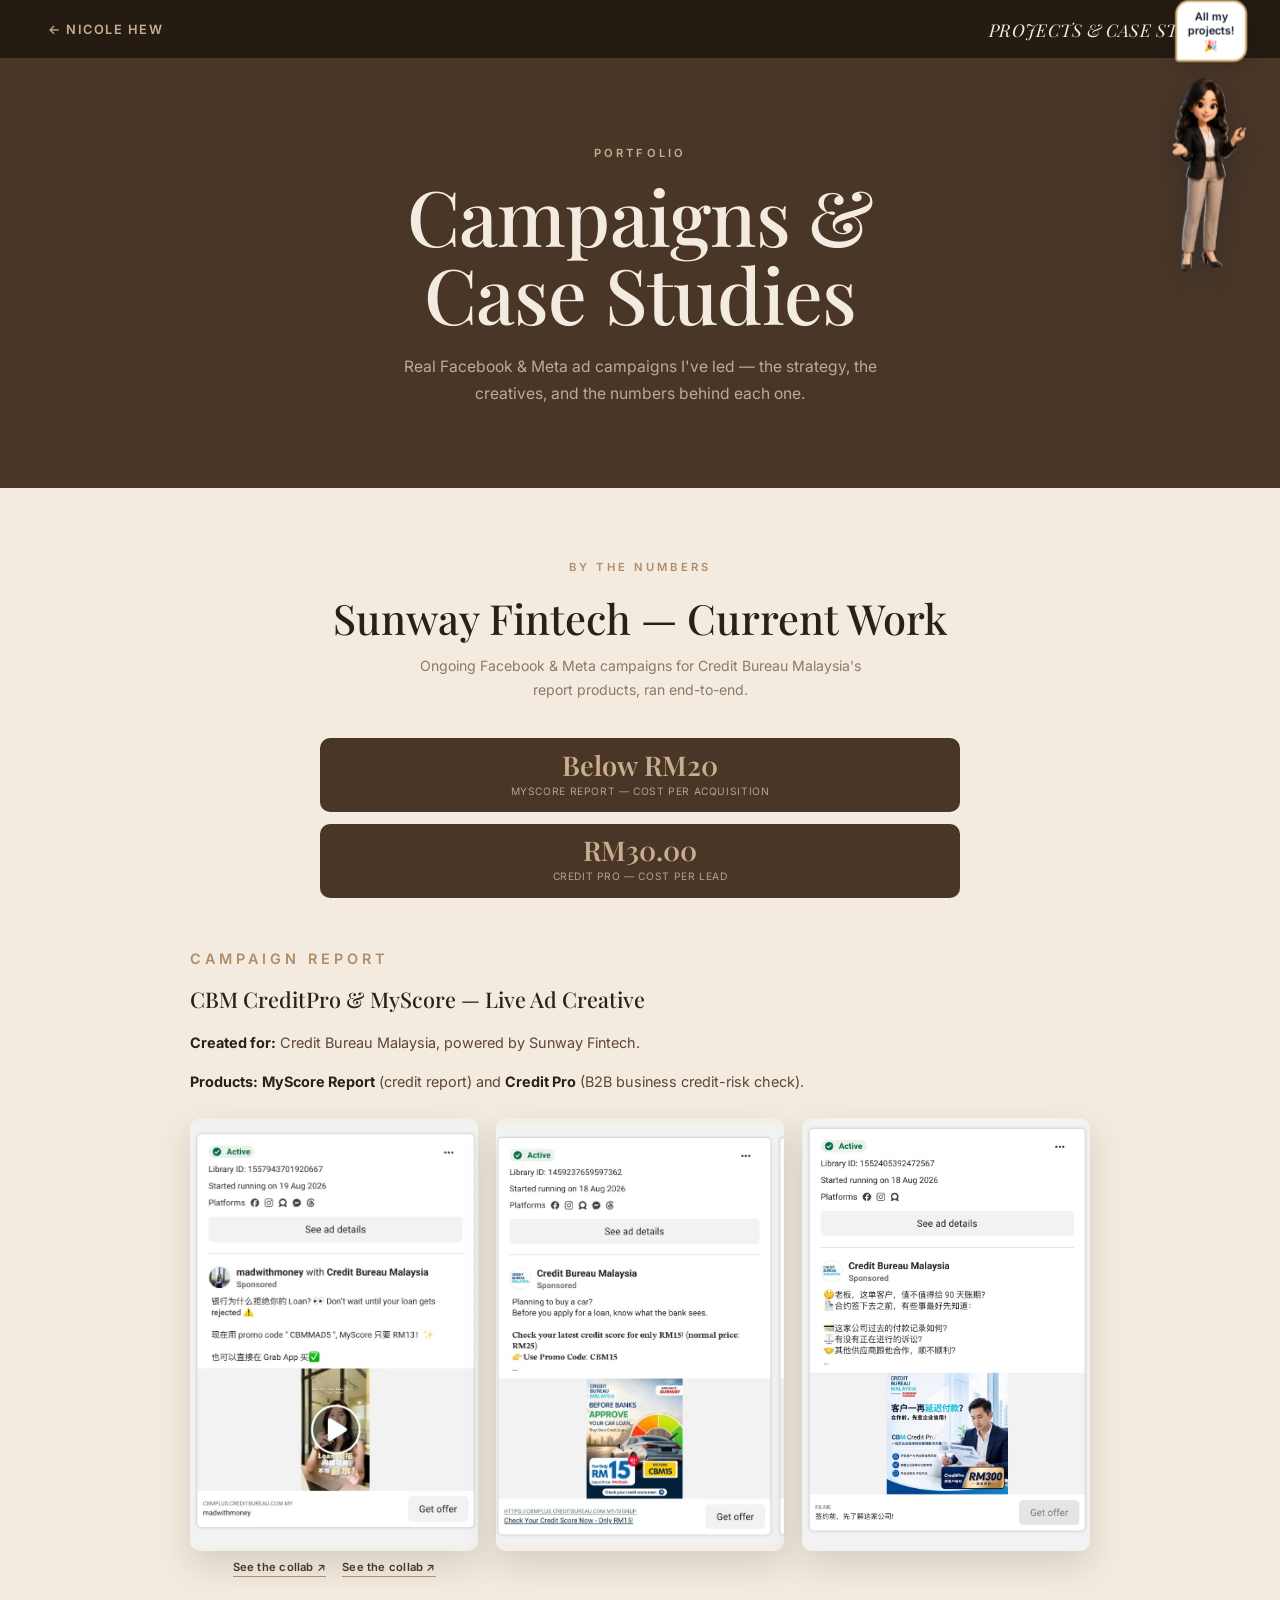
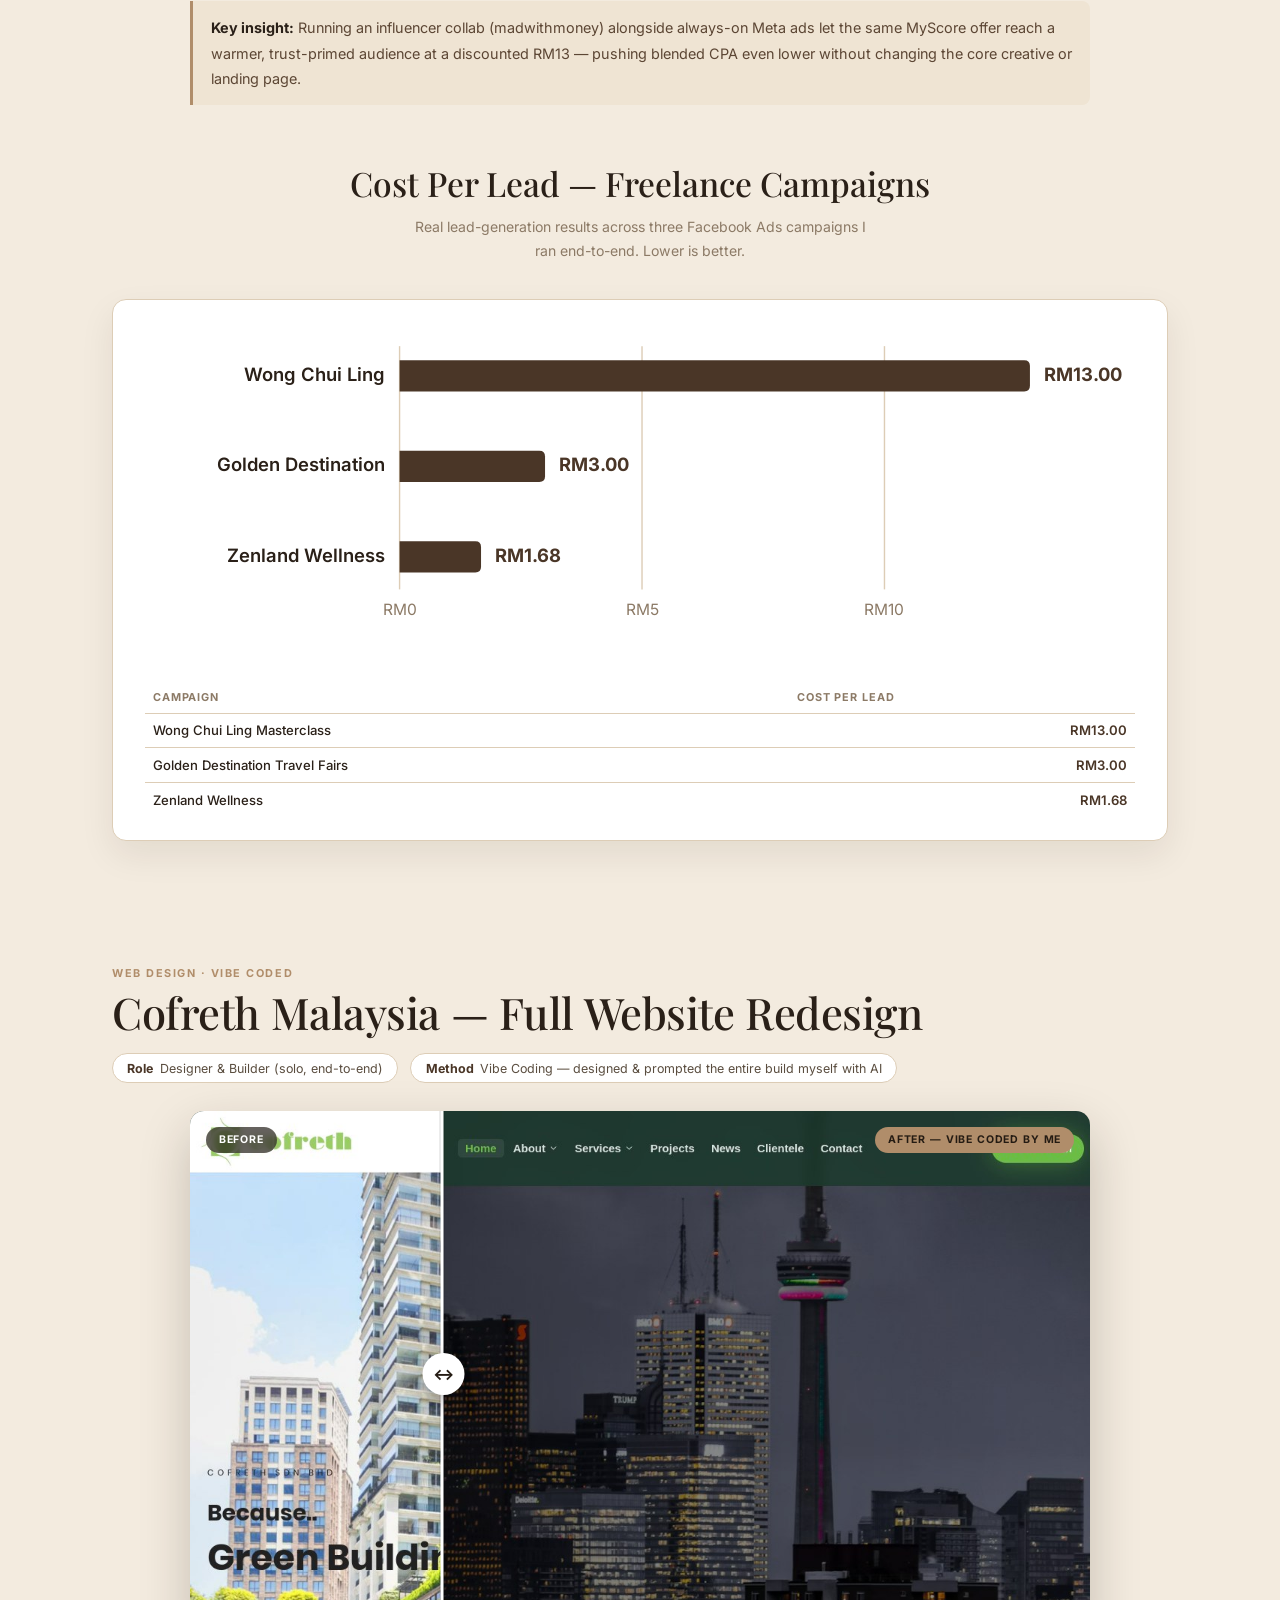
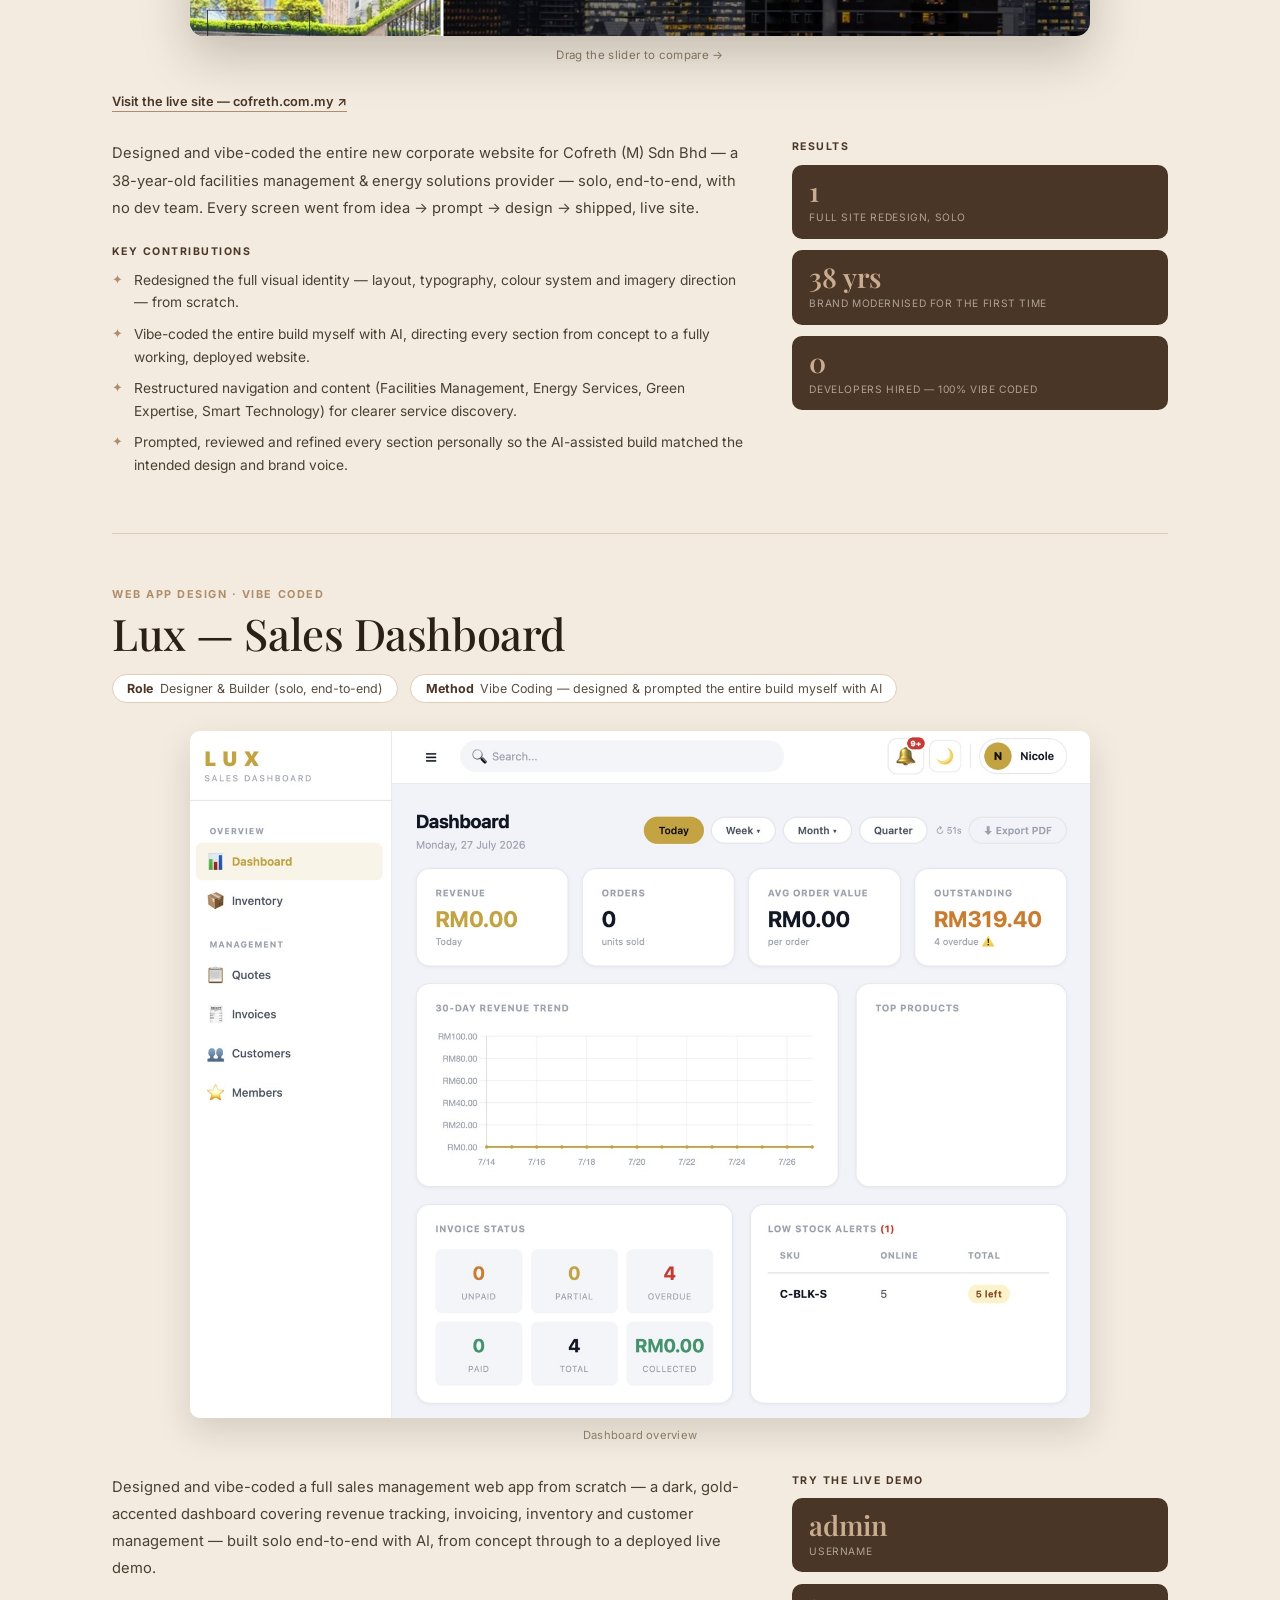
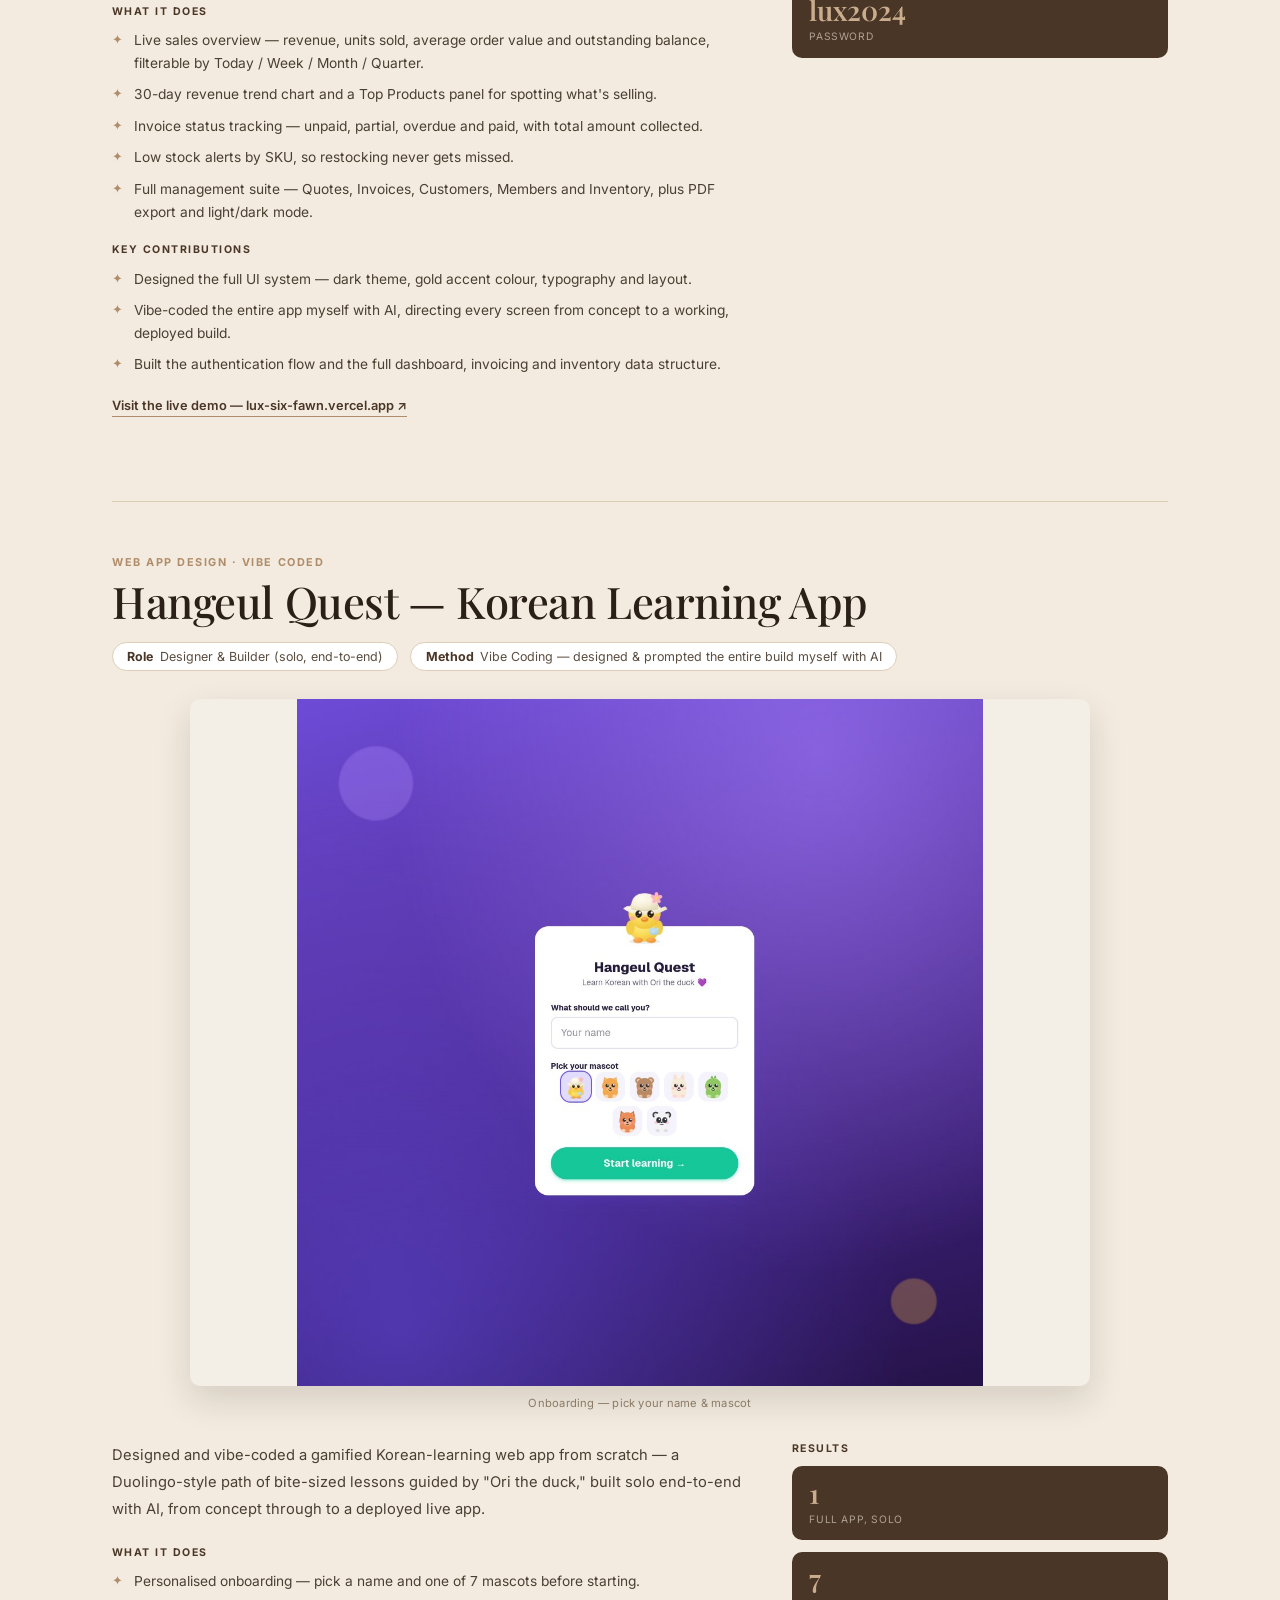
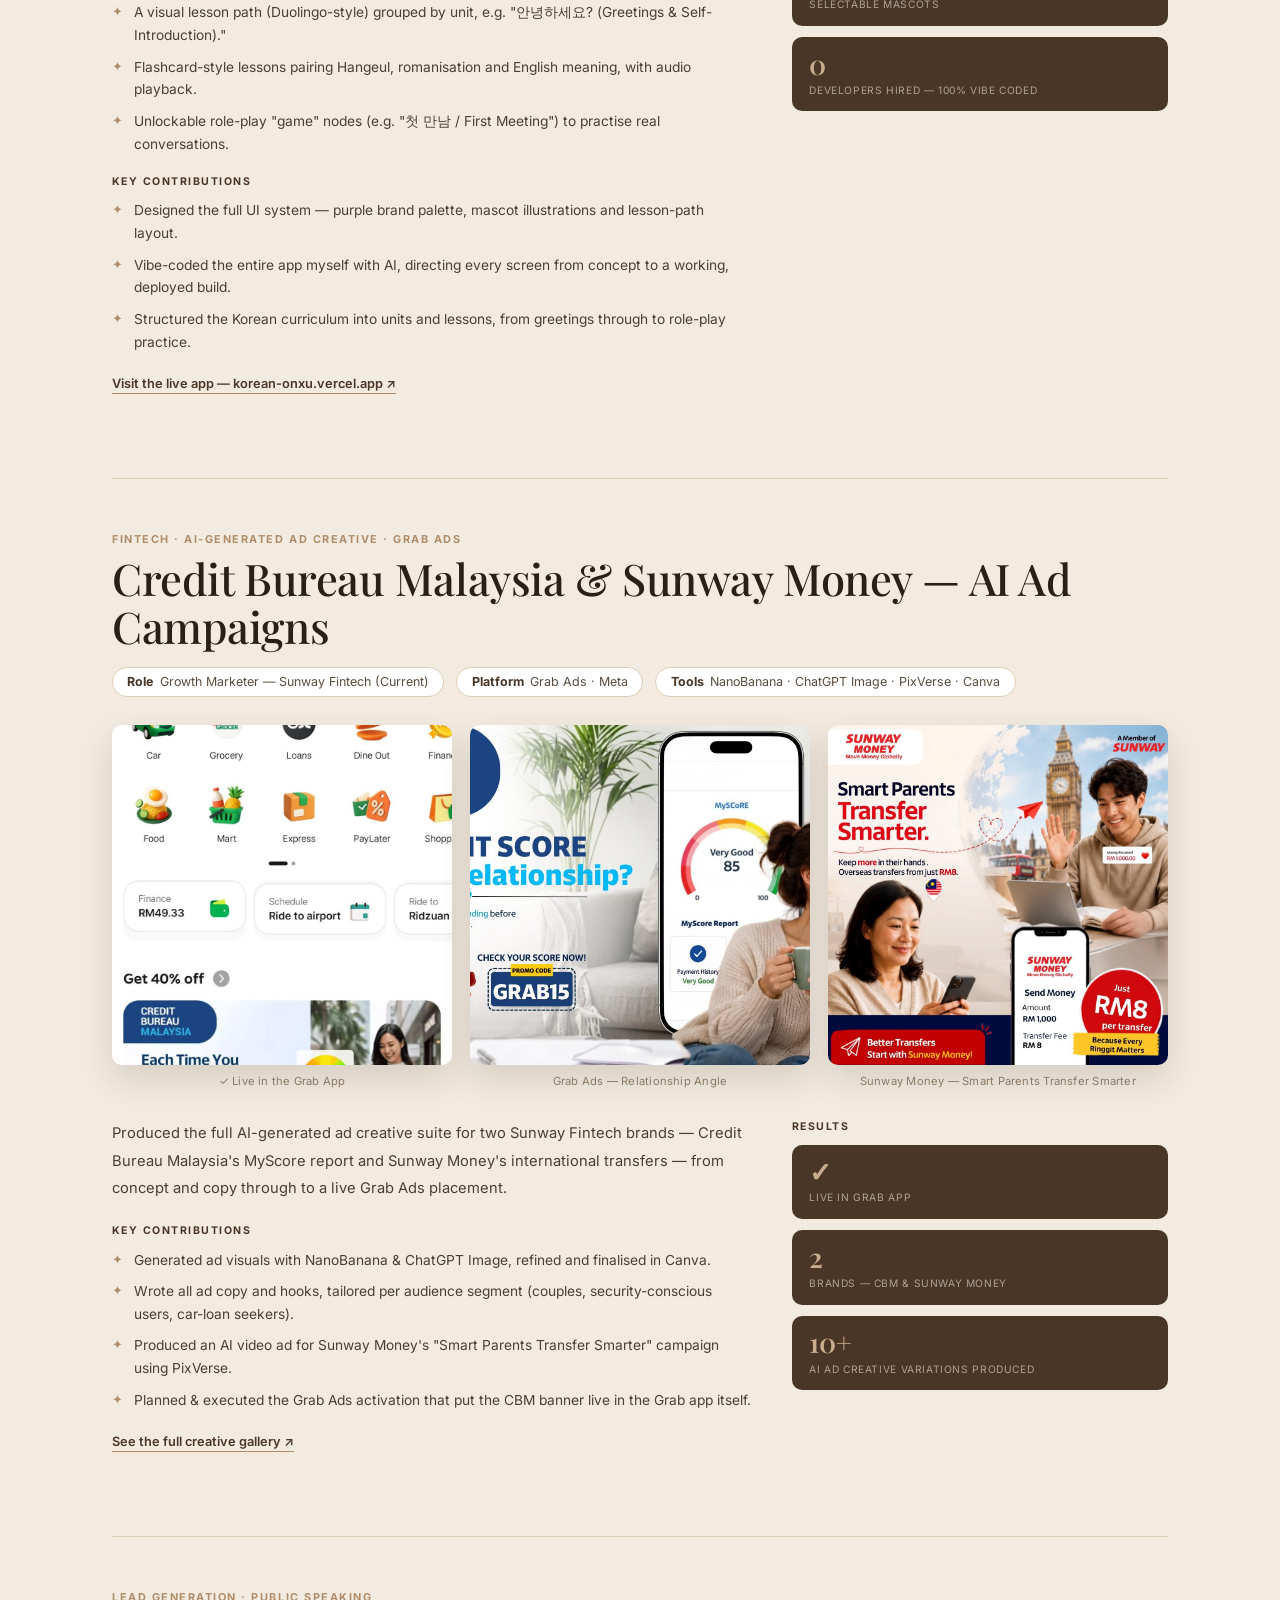
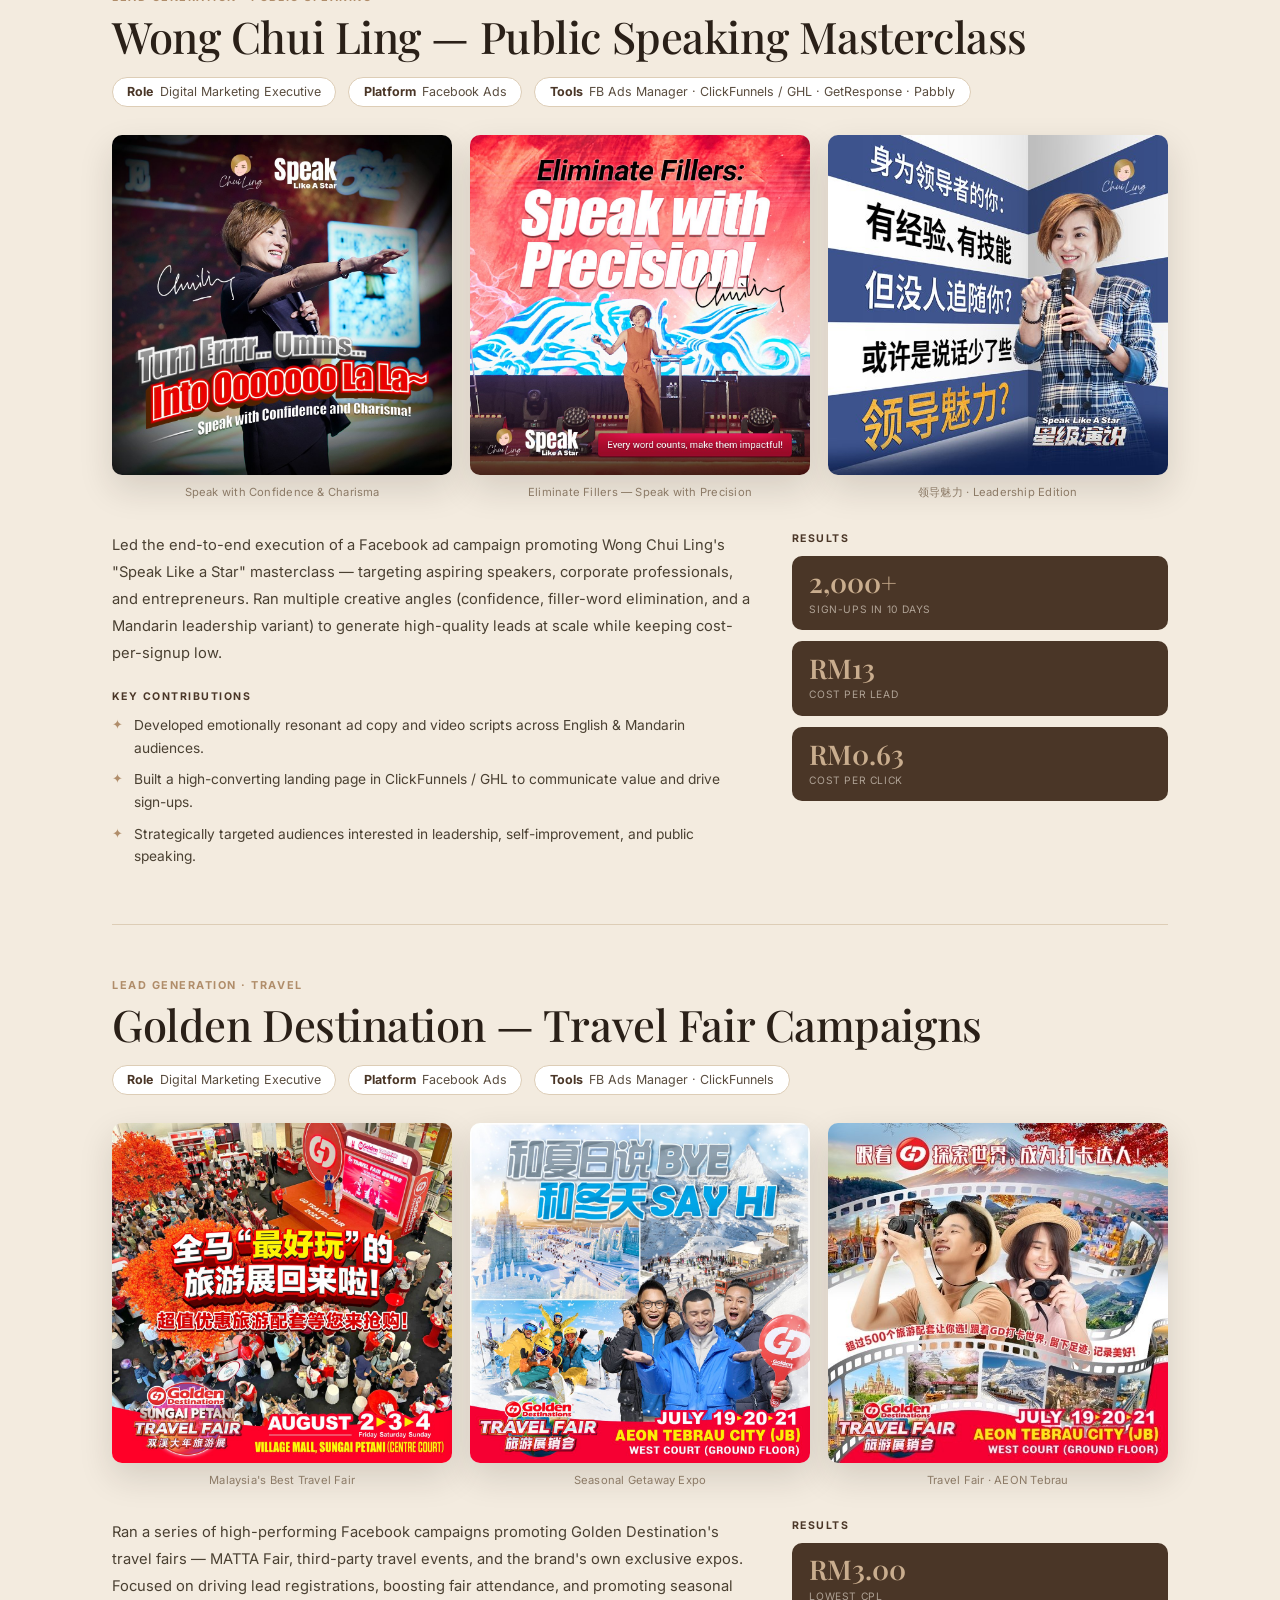
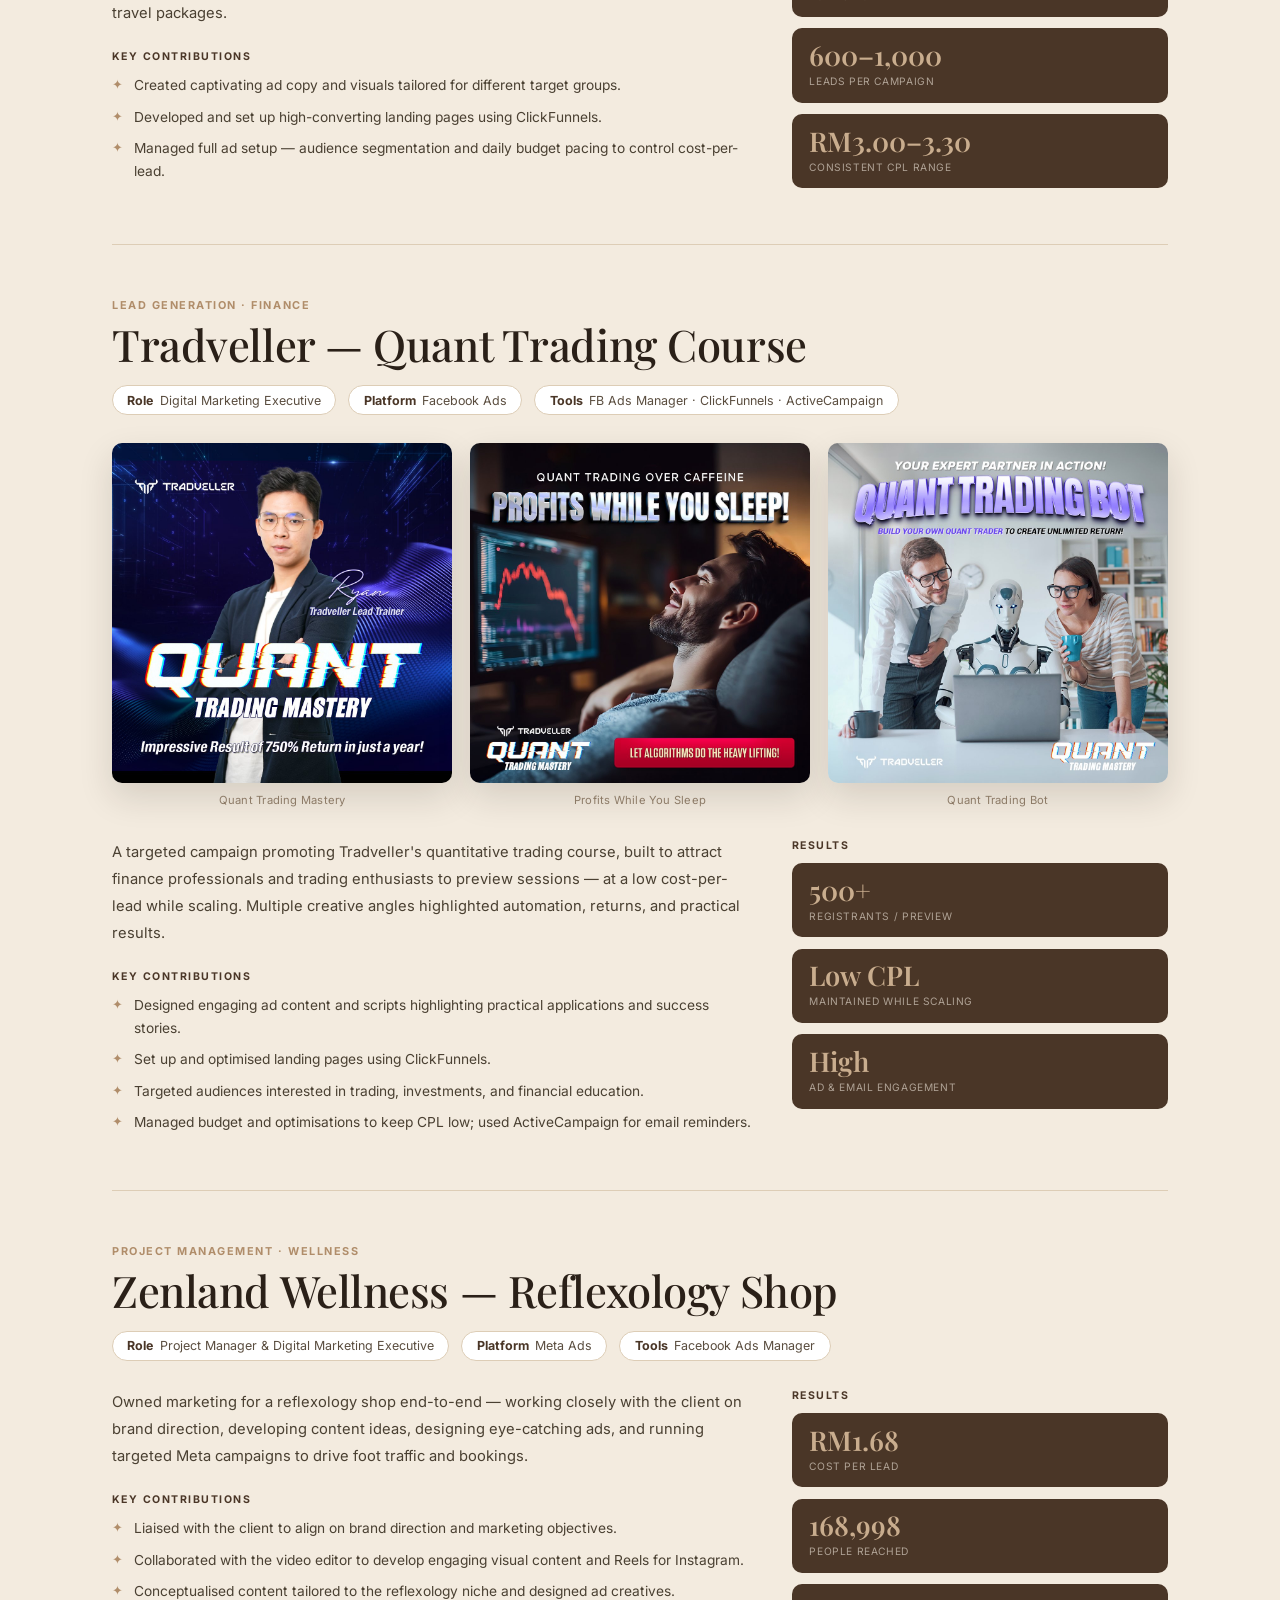
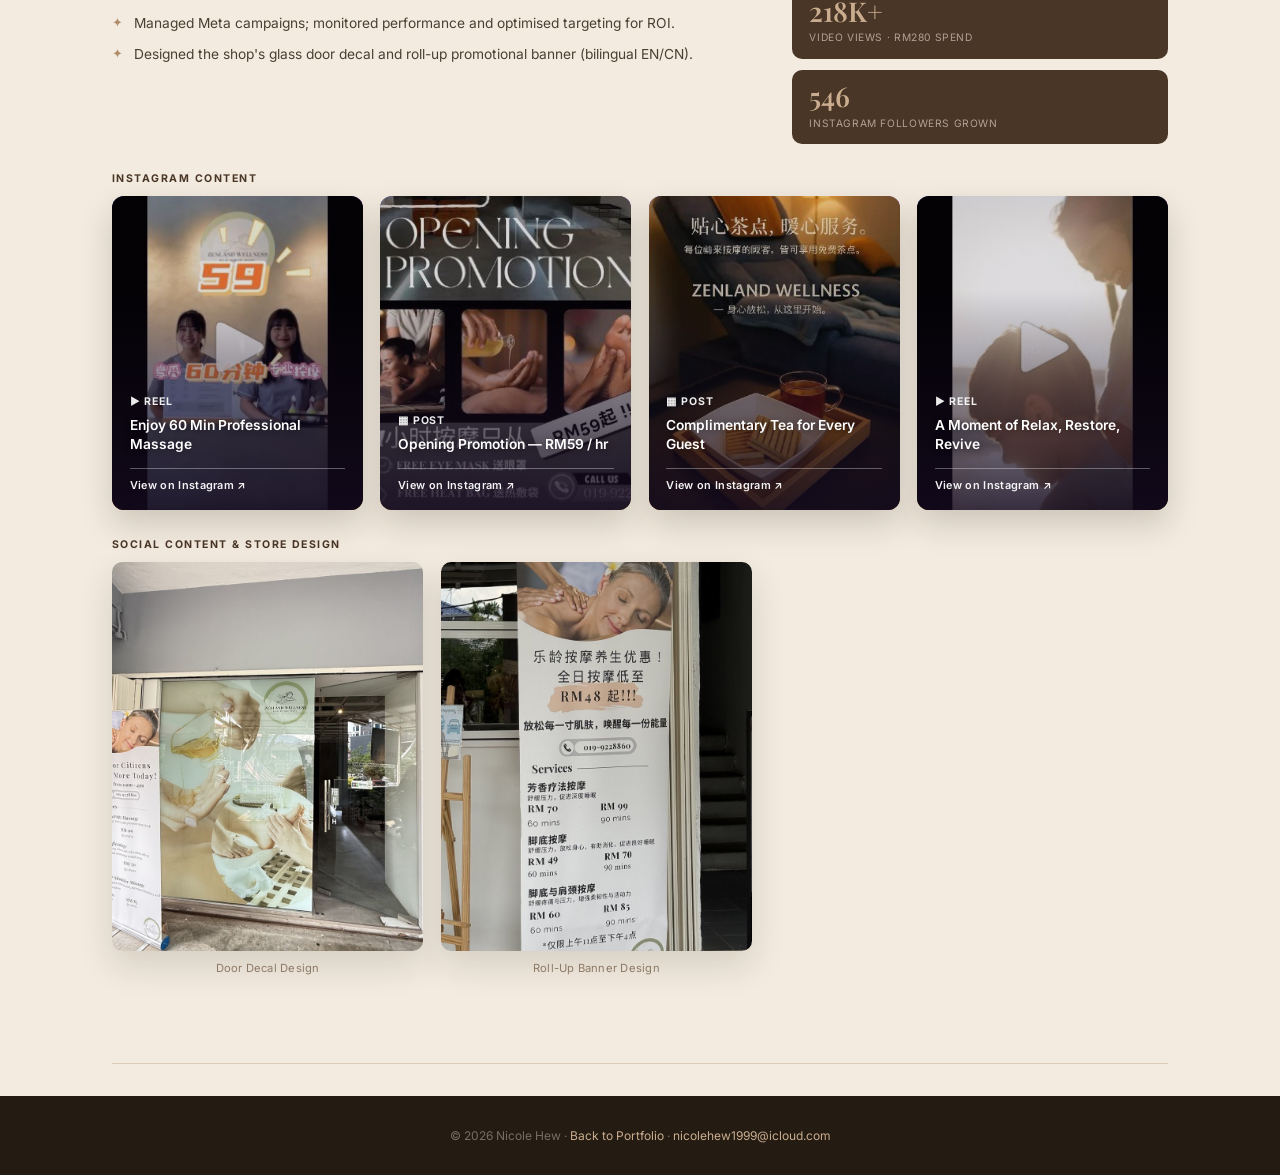
==== projects.html @ 4dad69ce "Simplify CBM Products line and remove Impact paragraph" ====
<!DOCTYPE html>
<html lang="en">
<head>
  <meta charset="UTF-8" />
  <meta name="viewport" content="width=device-width, initial-scale=1.0" />
  <title>Projects & Case Studies — Nicole Hew</title>
  <link rel="preconnect" href="https://fonts.googleapis.com" />
  <link href="https://fonts.googleapis.com/css2?family=Playfair+Display:ital,wght@0,400;0,500;0,600;1,400;1,500&family=Inter:wght@300;400;500;600;700&display=swap" rel="stylesheet" />
  <link rel="stylesheet" href="projects.css?v=19" />
</head>
<body>

  <nav>
    <a href="index.html" class="logo">← NICOLE HEW</a>
    <span class="nav-title">PROJECTS &amp; CASE STUDIES</span>
  </nav>

  <!-- HERO -->
  <section class="proj-hero">
    <p class="eyebrow">Portfolio</p>
    <h1>Campaigns &amp;<br/>Case Studies</h1>
    <p class="sub">Real Facebook &amp; Meta ad campaigns I've led — the strategy, the creatives, and the numbers behind each one.</p>
  </section>

  <!-- PERFORMANCE OVERVIEW -->
  <section class="perf-wrap">
    <div class="section-head">
      <p class="eyebrow">By The Numbers</p>
      <h3>Sunway Fintech — Current Work</h3>
      <p class="section-sub">Ongoing Facebook &amp; Meta campaigns for Credit Bureau Malaysia's report products, ran end-to-end.</p>
    </div>

    <div class="cs-results perf-stats">
      <div class="rchip"><b>Below RM20</b><span>MyScore Report — Cost Per Acquisition</span></div>
      <div class="rchip"><b>RM30.00</b><span>Credit Pro — Cost Per Lead</span></div>
    </div>

    <div class="insight-report">
      <p class="eyebrow">Campaign Report</p>
      <h4>CBM CreditPro &amp; MyScore — Live Ad Creative</h4>

      <p><b>Created for:</b> Credit Bureau Malaysia, powered by Sunway Fintech.</p>
      <p><b>Products:</b> <b>MyScore Report</b> (credit report) and <b>Credit Pro</b> (B2B business credit-risk check).</p>

      <div class="cs-gallery cols-3 ads">
        <figure>
          <img src="img/ad-madwithmoney.jpg" alt="madwithmoney × Credit Bureau Malaysia influencer collab ad — MyScore RM13 with promo code CBMMAD5" loading="lazy" />
          <figcaption class="collab-links">
            <a href="https://www.instagram.com/reel/Db5hLTIgoJ-/" target="_blank" rel="noopener">See the collab ↗</a>
            <a href="https://www.instagram.com/reel/DVFg_DxjptF/" target="_blank" rel="noopener">See the collab ↗</a>
          </figcaption>
        </figure>
        <img src="img/ad-myscore.jpg" alt="MyScore Report ad — check your credit score for RM15 with promo code CBM15" loading="lazy" />
        <img src="img/ad-creditpro.jpg" alt="Credit Pro ad — RM300 new-user cash rebate for business credit risk checks" loading="lazy" />
      </div>

      <p class="insight-note"><b>Key insight:</b> Running an influencer collab (madwithmoney) alongside always-on Meta ads let the same MyScore offer reach a warmer, trust-primed audience at a discounted RM13 — pushing blended CPA even lower without changing the core creative or landing page.</p>
    </div>

    <div class="section-head" style="margin-top:3.5rem;">
      <h3 style="font-size:clamp(1.5rem,3vw,2.1rem);">Cost Per Lead — Freelance Campaigns</h3>
      <p class="section-sub">Real lead-generation results across three Facebook Ads campaigns I ran end-to-end. Lower is better.</p>
    </div>

    <div class="chart-card">
      <svg class="cpl-chart" viewBox="0 0 700 230" role="img" aria-labelledby="cplTitle cplDesc">
        <title id="cplTitle">Cost per lead by campaign, in Malaysian ringgit</title>
        <desc id="cplDesc">Wong Chui Ling Masterclass: RM13.00. Golden Destination Travel Fairs: RM3.00. Zenland Wellness: RM1.68.</desc>

        <!-- gridlines -->
        <line x1="180" y1="10" x2="180" y2="182" class="grid-line" />
        <line x1="351.43" y1="10" x2="351.43" y2="182" class="grid-line" />
        <line x1="522.86" y1="10" x2="522.86" y2="182" class="grid-line" />
        <text x="180" y="200" class="axis-label" text-anchor="middle">RM0</text>
        <text x="351.43" y="200" class="axis-label" text-anchor="middle">RM5</text>
        <text x="522.86" y="200" class="axis-label" text-anchor="middle">RM10</text>

        <!-- Wong Chui Ling — RM13.00 -->
        <g class="bar-group" tabindex="0" data-campaign="Wong Chui Ling Masterclass" data-value="RM13.00" data-context="2,000+ sign-ups in 10 days">
          <rect x="170" y="14" width="490" height="34" fill="transparent" />
          <text x="170" y="31" class="cat-label" text-anchor="end" dominant-baseline="middle">Wong Chui Ling</text>
          <path d="M180,20 L621.714,20 Q625.714,20 625.714,24 L625.714,38 Q625.714,42 621.714,42 L180,42 Z" class="bar" />
          <text x="635.714" y="31" class="val-label" dominant-baseline="middle">RM13.00</text>
        </g>

        <!-- Golden Destination — RM3.00 -->
        <g class="bar-group" tabindex="0" data-campaign="Golden Destination Travel Fairs" data-value="RM3.00" data-context="600–1,000 leads per campaign">
          <rect x="170" y="78" width="490" height="34" fill="transparent" />
          <text x="170" y="95" class="cat-label" text-anchor="end" dominant-baseline="middle">Golden Destination</text>
          <path d="M180,84 L278.857,84 Q282.857,84 282.857,88 L282.857,102 Q282.857,106 278.857,106 L180,106 Z" class="bar" />
          <text x="292.857" y="95" class="val-label" dominant-baseline="middle">RM3.00</text>
        </g>

        <!-- Zenland Wellness — RM1.68 -->
        <g class="bar-group" tabindex="0" data-campaign="Zenland Wellness" data-value="RM1.68" data-context="168,998 people reached">
          <rect x="170" y="142" width="490" height="34" fill="transparent" />
          <text x="170" y="159" class="cat-label" text-anchor="end" dominant-baseline="middle">Zenland Wellness</text>
          <path d="M180,148 L233.6,148 Q237.6,148 237.6,152 L237.6,166 Q237.6,170 233.6,170 L180,170 Z" class="bar" />
          <text x="247.6" y="159" class="val-label" dominant-baseline="middle">RM1.68</text>
        </g>
      </svg>
      <div id="chartTooltip" class="chart-tooltip" role="status" aria-live="polite"></div>

      <table class="chart-table">
        <caption>Cost per lead by campaign</caption>
        <thead><tr><th scope="col">Campaign</th><th scope="col">Cost Per Lead</th></tr></thead>
        <tbody>
          <tr><th scope="row">Wong Chui Ling Masterclass</th><td>RM13.00</td></tr>
          <tr><th scope="row">Golden Destination Travel Fairs</th><td>RM3.00</td></tr>
          <tr><th scope="row">Zenland Wellness</th><td>RM1.68</td></tr>
        </tbody>
      </table>
    </div>
  </section>

  <!-- FEATURED CAMPAIGNS -->
  <section class="projects-grid">

    <!-- COFRETH WEBSITE -->
    <article class="cs" id="cofreth">
      <div class="cs-head">
        <span class="cs-cat">Web Design · Vibe Coded</span>
        <h2>Cofreth Malaysia — Full Website Redesign</h2>
        <div class="cs-meta-row">
          <span><b>Role</b> Designer &amp; Builder (solo, end-to-end)</span>
          <span><b>Method</b> Vibe Coding — designed &amp; prompted the entire build myself with AI</span>
        </div>
      </div>
      <div class="ba-slider" id="cofrethSlider">
        <img class="ba-img ba-after" src="img/cofreth-new.jpg" alt="New Cofreth website I designed and vibe-coded" />
        <img class="ba-img ba-before" src="img/cofreth-old.jpg" alt="Old Cofreth website before my redesign" />
        <div class="ba-handle"><span>↔</span></div>
        <span class="ba-tag ba-tag-before">Before</span>
        <span class="ba-tag ba-tag-after">After — vibe coded by me</span>
      </div>
      <p class="ba-hint">Drag the slider to compare →</p>
      <div class="cs-links">
        <a href="https://www.cofreth.com.my" target="_blank" rel="noopener">Visit the live site — cofreth.com.my ↗</a>
      </div>
      <div class="cs-detail">
        <div class="cs-detail-main">
          <p class="cs-overview">Designed and vibe-coded the entire new corporate website for Cofreth (M) Sdn Bhd — a 38-year-old facilities management &amp; energy solutions provider — solo, end-to-end, with no dev team. Every screen went from idea → prompt → design → shipped, live site.</p>
          <p class="cs-sub">Key Contributions</p>
          <ul class="cs-list">
            <li>Redesigned the full visual identity — layout, typography, colour system and imagery direction — from scratch.</li>
            <li>Vibe-coded the entire build myself with AI, directing every section from concept to a fully working, deployed website.</li>
            <li>Restructured navigation and content (Facilities Management, Energy Services, Green Expertise, Smart Technology) for clearer service discovery.</li>
            <li>Prompted, reviewed and refined every section personally so the AI-assisted build matched the intended design and brand voice.</li>
          </ul>
        </div>
        <aside class="cs-detail-side">
          <p class="cs-sub">Results</p>
          <div class="cs-results">
            <div class="rchip"><b>1</b><span>Full site redesign, solo</span></div>
            <div class="rchip"><b>38 yrs</b><span>Brand modernised for the first time</span></div>
            <div class="rchip"><b>0</b><span>Developers hired — 100% vibe coded</span></div>
          </div>
        </aside>
      </div>
    </article>

    <!-- LUX SALES DASHBOARD -->
    <article class="cs" id="lux">
      <div class="cs-head">
        <span class="cs-cat">Web App Design · Vibe Coded</span>
        <h2>Lux — Sales Dashboard</h2>
        <div class="cs-meta-row">
          <span><b>Role</b> Designer &amp; Builder (solo, end-to-end)</span>
          <span><b>Method</b> Vibe Coding — designed &amp; prompted the entire build myself with AI</span>
        </div>
      </div>
      <div class="cs-gallery single">
        <figure><img src="img/lux-dashboard.jpg" alt="Lux Sales Dashboard — revenue, orders, invoices and inventory overview" /><figcaption>Dashboard overview</figcaption></figure>
      </div>
      <div class="cs-detail">
        <div class="cs-detail-main">
          <p class="cs-overview">Designed and vibe-coded a full sales management web app from scratch — a dark, gold-accented dashboard covering revenue tracking, invoicing, inventory and customer management — built solo end-to-end with AI, from concept through to a deployed live demo.</p>
          <p class="cs-sub">What It Does</p>
          <ul class="cs-list">
            <li>Live sales overview — revenue, units sold, average order value and outstanding balance, filterable by Today / Week / Month / Quarter.</li>
            <li>30-day revenue trend chart and a Top Products panel for spotting what's selling.</li>
            <li>Invoice status tracking — unpaid, partial, overdue and paid, with total amount collected.</li>
            <li>Low stock alerts by SKU, so restocking never gets missed.</li>
            <li>Full management suite — Quotes, Invoices, Customers, Members and Inventory, plus PDF export and light/dark mode.</li>
          </ul>
          <p class="cs-sub" style="margin-top:1.25rem;">Key Contributions</p>
          <ul class="cs-list">
            <li>Designed the full UI system — dark theme, gold accent colour, typography and layout.</li>
            <li>Vibe-coded the entire app myself with AI, directing every screen from concept to a working, deployed build.</li>
            <li>Built the authentication flow and the full dashboard, invoicing and inventory data structure.</li>
          </ul>
        </div>
        <aside class="cs-detail-side">
          <p class="cs-sub">Try the Live Demo</p>
          <div class="cs-results">
            <div class="rchip"><b>admin</b><span>Username</span></div>
            <div class="rchip"><b>lux2024</b><span>Password</span></div>
          </div>
        </aside>
      </div>
      <div class="cs-links">
        <a href="https://lux-six-fawn.vercel.app" target="_blank" rel="noopener">Visit the live demo — lux-six-fawn.vercel.app ↗</a>
      </div>
    </article>

    <!-- HANGEUL QUEST -->
    <article class="cs" id="hangeul">
      <div class="cs-head">
        <span class="cs-cat">Web App Design · Vibe Coded</span>
        <h2>Hangeul Quest — Korean Learning App</h2>
        <div class="cs-meta-row">
          <span><b>Role</b> Designer &amp; Builder (solo, end-to-end)</span>
          <span><b>Method</b> Vibe Coding — designed &amp; prompted the entire build myself with AI</span>
        </div>
      </div>
      <div class="cs-gallery single">
        <figure><img src="img/korean-onboarding.jpg" alt="Hangeul Quest onboarding screen — pick a name and mascot with Ori the duck" /><figcaption>Onboarding — pick your name &amp; mascot</figcaption></figure>
      </div>
      <div class="cs-detail">
        <div class="cs-detail-main">
          <p class="cs-overview">Designed and vibe-coded a gamified Korean-learning web app from scratch — a Duolingo-style path of bite-sized lessons guided by "Ori the duck," built solo end-to-end with AI, from concept through to a deployed live app.</p>
          <p class="cs-sub">What It Does</p>
          <ul class="cs-list">
            <li>Personalised onboarding — pick a name and one of 7 mascots before starting.</li>
            <li>A visual lesson path (Duolingo-style) grouped by unit, e.g. "안녕하세요? (Greetings &amp; Self-Introduction)."</li>
            <li>Flashcard-style lessons pairing Hangeul, romanisation and English meaning, with audio playback.</li>
            <li>Unlockable role-play "game" nodes (e.g. "첫 만남 / First Meeting") to practise real conversations.</li>
          </ul>
          <p class="cs-sub" style="margin-top:1.25rem;">Key Contributions</p>
          <ul class="cs-list">
            <li>Designed the full UI system — purple brand palette, mascot illustrations and lesson-path layout.</li>
            <li>Vibe-coded the entire app myself with AI, directing every screen from concept to a working, deployed build.</li>
            <li>Structured the Korean curriculum into units and lessons, from greetings through to role-play practice.</li>
          </ul>
        </div>
        <aside class="cs-detail-side">
          <p class="cs-sub">Results</p>
          <div class="cs-results">
            <div class="rchip"><b>1</b><span>Full app, solo</span></div>
            <div class="rchip"><b>7</b><span>Selectable mascots</span></div>
            <div class="rchip"><b>0</b><span>Developers hired — 100% vibe coded</span></div>
          </div>
        </aside>
      </div>
      <div class="cs-links">
        <a href="https://korean-onxu.vercel.app/" target="_blank" rel="noopener">Visit the live app — korean-onxu.vercel.app ↗</a>
      </div>
    </article>

    <!-- CBM & SUNWAY MONEY -->
    <article class="cs" id="cbmsunway">
      <div class="cs-head">
        <span class="cs-cat">Fintech · AI-Generated Ad Creative · Grab Ads</span>
        <h2>Credit Bureau Malaysia &amp; Sunway Money — AI Ad Campaigns</h2>
        <div class="cs-meta-row">
          <span><b>Role</b> Growth Marketer — Sunway Fintech (Current)</span>
          <span><b>Platform</b> Grab Ads · Meta</span>
          <span><b>Tools</b> NanoBanana · ChatGPT Image · PixVerse · Canva</span>
        </div>
      </div>
      <div class="cs-gallery cols-3">
        <figure><img src="img/grab-live-app.jpg" alt="CBM ad live inside the Grab app homefeed" /><figcaption>✓ Live in the Grab App</figcaption></figure>
        <figure><img src="img/grab-relationship.jpg" alt="CBM Grab Ads — Can Credit Score Impact Your Relationship" /><figcaption>Grab Ads — Relationship Angle</figcaption></figure>
        <figure><img src="img/sunway-transfer.jpg" alt="Sunway Money — Smart Parents Transfer Smarter ad" /><figcaption>Sunway Money — Smart Parents Transfer Smarter</figcaption></figure>
      </div>
      <div class="cs-detail">
        <div class="cs-detail-main">
          <p class="cs-overview">Produced the full AI-generated ad creative suite for two Sunway Fintech brands — Credit Bureau Malaysia's MyScore report and Sunway Money's international transfers — from concept and copy through to a live Grab Ads placement.</p>
          <p class="cs-sub">Key Contributions</p>
          <ul class="cs-list">
            <li>Generated ad visuals with NanoBanana &amp; ChatGPT Image, refined and finalised in Canva.</li>
            <li>Wrote all ad copy and hooks, tailored per audience segment (couples, security-conscious users, car-loan seekers).</li>
            <li>Produced an AI video ad for Sunway Money's "Smart Parents Transfer Smarter" campaign using PixVerse.</li>
            <li>Planned &amp; executed the Grab Ads activation that put the CBM banner live in the Grab app itself.</li>
          </ul>
        </div>
        <aside class="cs-detail-side">
          <p class="cs-sub">Results</p>
          <div class="cs-results">
            <div class="rchip"><b>✓</b><span>Live in Grab App</span></div>
            <div class="rchip"><b>2</b><span>Brands — CBM &amp; Sunway Money</span></div>
            <div class="rchip"><b>10+</b><span>AI ad creative variations produced</span></div>
          </div>
        </aside>
      </div>
      <div class="cs-links">
        <a href="index.html#ai" target="_blank" rel="noopener">See the full creative gallery ↗</a>
      </div>
    </article>

    <!-- CHUI LING -->
    <article class="cs" id="chuiling">
      <div class="cs-head">
        <span class="cs-cat">Lead Generation · Public Speaking</span>
        <h2>Wong Chui Ling — Public Speaking Masterclass</h2>
        <div class="cs-meta-row">
          <span><b>Role</b> Digital Marketing Executive</span>
          <span><b>Platform</b> Facebook Ads</span>
          <span><b>Tools</b> FB Ads Manager · ClickFunnels / GHL · GetResponse · Pabbly</span>
        </div>
      </div>
      <div class="cs-gallery cols-3">
        <figure><img src="img/chuiling-ad1.jpg" alt="Speak with Confidence and Charisma ad" /><figcaption>Speak with Confidence &amp; Charisma</figcaption></figure>
        <figure><img src="img/chuiling-ad2.jpg" alt="Eliminate Fillers, Speak with Precision ad" /><figcaption>Eliminate Fillers — Speak with Precision</figcaption></figure>
        <figure><img src="img/chuiling-ad3.jpg" alt="Leadership communication ad in Chinese" /><figcaption>领导魅力 · Leadership Edition</figcaption></figure>
      </div>
      <div class="cs-detail">
        <div class="cs-detail-main">
          <p class="cs-overview">Led the end-to-end execution of a Facebook ad campaign promoting Wong Chui Ling's "Speak Like a Star" masterclass — targeting aspiring speakers, corporate professionals, and entrepreneurs. Ran multiple creative angles (confidence, filler-word elimination, and a Mandarin leadership variant) to generate high-quality leads at scale while keeping cost-per-signup low.</p>
          <p class="cs-sub">Key Contributions</p>
          <ul class="cs-list">
            <li>Developed emotionally resonant ad copy and video scripts across English &amp; Mandarin audiences.</li>
            <li>Built a high-converting landing page in ClickFunnels / GHL to communicate value and drive sign-ups.</li>
            <li>Strategically targeted audiences interested in leadership, self-improvement, and public speaking.</li>
          </ul>
        </div>
        <aside class="cs-detail-side">
          <p class="cs-sub">Results</p>
          <div class="cs-results">
            <div class="rchip"><b>2,000+</b><span>Sign-ups in 10 days</span></div>
            <div class="rchip"><b>RM13</b><span>Cost Per Lead</span></div>
            <div class="rchip"><b>RM0.63</b><span>Cost Per Click</span></div>
          </div>
        </aside>
      </div>
    </article>

    <!-- GOLDEN DESTINATION -->
    <article class="cs" id="golden">
      <div class="cs-head">
        <span class="cs-cat">Lead Generation · Travel</span>
        <h2>Golden Destination — Travel Fair Campaigns</h2>
        <div class="cs-meta-row">
          <span><b>Role</b> Digital Marketing Executive</span>
          <span><b>Platform</b> Facebook Ads</span>
          <span><b>Tools</b> FB Ads Manager · ClickFunnels</span>
        </div>
      </div>
      <div class="cs-gallery cols-3">
        <figure><img src="img/golden-ad1.jpg" alt="Malaysia travel fair ad" /><figcaption>Malaysia's Best Travel Fair</figcaption></figure>
        <figure><img src="img/golden-ad2.jpg" alt="Seasonal travel expo ad" /><figcaption>Seasonal Getaway Expo</figcaption></figure>
        <figure><img src="img/golden-ad3.jpg" alt="AEON Tebrau travel fair ad" /><figcaption>Travel Fair · AEON Tebrau</figcaption></figure>
      </div>
      <div class="cs-detail">
        <div class="cs-detail-main">
          <p class="cs-overview">Ran a series of high-performing Facebook campaigns promoting Golden Destination's travel fairs — MATTA Fair, third-party travel events, and the brand's own exclusive expos. Focused on driving lead registrations, boosting fair attendance, and promoting seasonal travel packages.</p>
          <p class="cs-sub">Key Contributions</p>
          <ul class="cs-list">
            <li>Created captivating ad copy and visuals tailored for different target groups.</li>
            <li>Developed and set up high-converting landing pages using ClickFunnels.</li>
            <li>Managed full ad setup — audience segmentation and daily budget pacing to control cost-per-lead.</li>
          </ul>
        </div>
        <aside class="cs-detail-side">
          <p class="cs-sub">Results</p>
          <div class="cs-results">
            <div class="rchip"><b>RM3.00</b><span>Lowest CPL</span></div>
            <div class="rchip"><b>600–1,000</b><span>Leads per campaign</span></div>
            <div class="rchip"><b>RM3.00–3.30</b><span>Consistent CPL range</span></div>
          </div>
        </aside>
      </div>
    </article>

    <!-- TRADVELLER -->
    <article class="cs" id="tradveller">
      <div class="cs-head">
        <span class="cs-cat">Lead Generation · Finance</span>
        <h2>Tradveller — Quant Trading Course</h2>
        <div class="cs-meta-row">
          <span><b>Role</b> Digital Marketing Executive</span>
          <span><b>Platform</b> Facebook Ads</span>
          <span><b>Tools</b> FB Ads Manager · ClickFunnels · ActiveCampaign</span>
        </div>
      </div>
      <div class="cs-gallery cols-3">
        <figure><img src="img/quant-ad1.jpg" alt="Quant Trading Mastery ad" /><figcaption>Quant Trading Mastery</figcaption></figure>
        <figure><img src="img/quant-ad2.jpg" alt="Profits while you sleep ad" /><figcaption>Profits While You Sleep</figcaption></figure>
        <figure><img src="img/quant-ad3.jpg" alt="Quant trading bot ad" /><figcaption>Quant Trading Bot</figcaption></figure>
      </div>
      <div class="cs-detail">
        <div class="cs-detail-main">
          <p class="cs-overview">A targeted campaign promoting Tradveller's quantitative trading course, built to attract finance professionals and trading enthusiasts to preview sessions — at a low cost-per-lead while scaling. Multiple creative angles highlighted automation, returns, and practical results.</p>
          <p class="cs-sub">Key Contributions</p>
          <ul class="cs-list">
            <li>Designed engaging ad content and scripts highlighting practical applications and success stories.</li>
            <li>Set up and optimised landing pages using ClickFunnels.</li>
            <li>Targeted audiences interested in trading, investments, and financial education.</li>
            <li>Managed budget and optimisations to keep CPL low; used ActiveCampaign for email reminders.</li>
          </ul>
        </div>
        <aside class="cs-detail-side">
          <p class="cs-sub">Results</p>
          <div class="cs-results">
            <div class="rchip"><b>500+</b><span>Registrants / preview</span></div>
            <div class="rchip"><b>Low CPL</b><span>Maintained while scaling</span></div>
            <div class="rchip"><b>High</b><span>Ad &amp; email engagement</span></div>
          </div>
        </aside>
      </div>
    </article>

    <!-- ZENLAND -->
    <article class="cs" id="zenland">
      <div class="cs-head">
        <span class="cs-cat">Project Management · Wellness</span>
        <h2>Zenland Wellness — Reflexology Shop</h2>
        <div class="cs-meta-row">
          <span><b>Role</b> Project Manager &amp; Digital Marketing Executive</span>
          <span><b>Platform</b> Meta Ads</span>
          <span><b>Tools</b> Facebook Ads Manager</span>
        </div>
      </div>
      <div class="cs-detail">
        <div class="cs-detail-main">
          <p class="cs-overview">Owned marketing for a reflexology shop end-to-end — working closely with the client on brand direction, developing content ideas, designing eye-catching ads, and running targeted Meta campaigns to drive foot traffic and bookings.</p>
          <p class="cs-sub">Key Contributions</p>
          <ul class="cs-list">
            <li>Liaised with the client to align on brand direction and marketing objectives.</li>
            <li>Collaborated with the video editor to develop engaging visual content and Reels for Instagram.</li>
            <li>Conceptualised content tailored to the reflexology niche and designed ad creatives.</li>
            <li>Managed Meta campaigns; monitored performance and optimised targeting for ROI.</li>
            <li>Designed the shop's glass door decal and roll-up promotional banner (bilingual EN/CN).</li>
          </ul>
        </div>
        <aside class="cs-detail-side">
          <p class="cs-sub">Results</p>
          <div class="cs-results">
            <div class="rchip"><b>RM1.68</b><span>Cost Per Lead</span></div>
            <div class="rchip"><b>168,998</b><span>People reached</span></div>
            <div class="rchip"><b>218K+</b><span>Video views · RM280 spend</span></div>
            <div class="rchip"><b>546</b><span>Instagram followers grown</span></div>
          </div>
        </aside>
      </div>
      <p class="cs-sub" style="margin-top:1.75rem;">Instagram Content</p>
      <div class="ig-embeds">
        <a class="ig-card" href="https://www.instagram.com/reel/DJBHjjOSMpY/" target="_blank" rel="noopener">
          <img src="img/ig-massage.jpg" alt="" />
          <span class="ig-card-type">▶ Reel</span>
          <span class="ig-card-title">Enjoy 60 Min Professional Massage</span>
          <span class="ig-card-cta">View on Instagram ↗</span>
        </a>
        <a class="ig-card" href="https://www.instagram.com/p/DI-hkm2yNVk/" target="_blank" rel="noopener">
          <img src="img/ig-opening.jpg" alt="" />
          <span class="ig-card-type">▦ Post</span>
          <span class="ig-card-title">Opening Promotion — RM59 / hr</span>
          <span class="ig-card-cta">View on Instagram ↗</span>
        </a>
        <a class="ig-card" href="https://www.instagram.com/p/DJLQJbHyO0a/" target="_blank" rel="noopener">
          <img src="img/ig-tea.jpg" alt="" />
          <span class="ig-card-type">▦ Post</span>
          <span class="ig-card-title">Complimentary Tea for Every Guest</span>
          <span class="ig-card-cta">View on Instagram ↗</span>
        </a>
        <a class="ig-card" href="https://www.instagram.com/reel/DJOezuMSkAL/" target="_blank" rel="noopener">
          <img src="img/ig-relax.jpg" alt="" />
          <span class="ig-card-type">▶ Reel</span>
          <span class="ig-card-title">A Moment of Relax, Restore, Revive</span>
          <span class="ig-card-cta">View on Instagram ↗</span>
        </a>
      </div>
      <p class="cs-sub" style="margin-top:1.75rem;">Social Content &amp; Store Design</p>
      <div class="cs-gallery cols-2">
        <figure><img src="img/zenland-decal.jpg" alt="Zenland Wellness glass door decal close-up" /><figcaption>Door Decal Design</figcaption></figure>
        <figure><img src="img/zenland-banner.jpg" alt="Zenland Wellness roll-up banner design" /><figcaption>Roll-Up Banner Design</figcaption></figure>
      </div>
    </article>

  </section>

  <footer>
    <p>© 2026 Nicole Hew · <a href="index.html">Back to Portfolio</a> · <a href="mailto:nicolehew1999@icloud.com">nicolehew1999@icloud.com</a></p>
  </footer>

  <script>
    const obs = new IntersectionObserver(es => es.forEach(e => { if(e.isIntersecting){ e.target.classList.add('visible'); obs.unobserve(e.target); }}), {threshold: 0.06});
    document.querySelectorAll('.cs').forEach(c => obs.observe(c));

    // Performance charts — hover/focus tooltip on each bar
    function wireChartTooltip(chartSelector, tooltipId) {
      const tooltip = document.getElementById(tooltipId);
      if (!tooltip) return;
      document.querySelectorAll(chartSelector + ' .bar-group').forEach(g => {
        const campaign = g.dataset.campaign;
        const value = g.dataset.value;
        const context = g.dataset.context;
        function show() {
          tooltip.textContent = '';
          const strong = document.createElement('b');
          strong.textContent = value + ' ';
          const rest = document.createTextNode(`— ${campaign} · ${context}`);
          tooltip.appendChild(strong);
          tooltip.appendChild(rest);
          tooltip.classList.add('show');
        }
        function hide() { tooltip.classList.remove('show'); }
        g.addEventListener('pointerenter', show);
        g.addEventListener('pointerleave', hide);
        g.addEventListener('focus', show);
        g.addEventListener('blur', hide);
      });
    }
    wireChartTooltip('.cpl-chart', 'chartTooltip');

    // Before/after slider — draggable, with an auto-sweep demo on first view
    (function () {
      const slider = document.getElementById('cofrethSlider');
      if (!slider) return;
      const before = slider.querySelector('.ba-before');
      const handle = slider.querySelector('.ba-handle');

      function setPos(pct) {
        pct = Math.max(0, Math.min(100, pct));
        before.style.clipPath = `inset(0 ${100 - pct}% 0 0)`;
        handle.style.left = pct + '%';
      }
      function posFromEvent(e) {
        const rect = slider.getBoundingClientRect();
        const x = (e.touches ? e.touches[0].clientX : e.clientX) - rect.left;
        return (x / rect.width) * 100;
      }
      let dragging = false;
      slider.addEventListener('pointerdown', (e) => {
        dragging = true;
        slider.classList.remove('animating');
        setPos(posFromEvent(e));
      });
      window.addEventListener('pointermove', (e) => { if (dragging) setPos(posFromEvent(e)); });
      window.addEventListener('pointerup', () => { dragging = false; });

      // Auto-sweep demo once the slider scrolls into view
      let played = false;
      const sliderObs = new IntersectionObserver((entries) => {
        entries.forEach((entry) => {
          if (entry.isIntersecting && !played) {
            played = true;
            slider.classList.add('animating');
            setPos(50);
            setTimeout(() => setPos(78), 500);
            setTimeout(() => setPos(28), 1900);
            setTimeout(() => setPos(50), 3300);
            setTimeout(() => slider.classList.remove('animating'), 5000);
            sliderObs.unobserve(slider);
          }
        });
      }, { threshold: 0.4 });
      sliderObs.observe(slider);
    })();

    // Lightbox — click any project image to expand to full view
    (function () {
      const imgs = document.querySelectorAll('.cs-gallery img');
      if (!imgs.length) return;
      const lb = document.createElement('div');
      lb.id = 'lightbox';
      lb.innerHTML = '<span id="lightbox-close" aria-label="Close">&times;</span><img id="lightbox-img" alt="Expanded view" />';
      document.body.appendChild(lb);
      const lbImg = lb.querySelector('#lightbox-img');
      const open = (src) => { lbImg.src = src; lb.classList.add('open'); document.body.style.overflow = 'hidden'; };
      const close = () => { lb.classList.remove('open'); document.body.style.overflow = ''; };
      imgs.forEach(im => im.addEventListener('click', () => open(im.currentSrc || im.src)));
      lb.addEventListener('click', close);
      document.addEventListener('keydown', (e) => { if (e.key === 'Escape') close(); });
    })();
  </script>
  <script src="mascot.js?v=11"></script>
</body>
</html>
---- projects.css ----
*, *::before, *::after { box-sizing: border-box; margin: 0; padding: 0; }
:root {
  --espresso:#241b13; --brown:#4a3627; --brown-2:#5c4634;
  --tan:#b08d6a; --tan-soft:#c9ad8e; --cream:#f3ebdf; --cream-2:#efe4d3;
  --sand:#e6d8c3; --ink:#2a2018; --muted:#8c7a66; --line:#ddcdb6;
}
html { scroll-behavior: smooth; }
body { font-family:'Inter',sans-serif; background:var(--cream); color:var(--ink); }
.serif { font-family:'Playfair Display',serif; font-weight:500; }
em { font-family:'Playfair Display',serif; font-style:italic; }

/* NAV */
nav {
  background:var(--espresso); display:flex; align-items:center; justify-content:space-between;
  padding:0 3rem; height:58px; position:sticky; top:0; z-index:100;
}
nav .logo { color:var(--tan-soft); text-decoration:none; font-size:.8rem; font-weight:600; letter-spacing:.12em; }
.nav-title { font-family:'Playfair Display',serif; font-style:italic; font-size:1.1rem; color:var(--cream); letter-spacing:.02em; }

/* HERO */
.proj-hero { background:var(--brown); padding:5.5rem 3rem 5rem; text-align:center; }
.eyebrow { font-size:.7rem; font-weight:600; letter-spacing:.28em; text-transform:uppercase; color:var(--tan-soft); margin-bottom:1rem; }
.proj-hero h1 { font-family:'Playfair Display',serif; font-weight:500; font-size:clamp(2.8rem,6vw,4.8rem); color:var(--cream); line-height:1.02; margin-bottom:1.25rem; letter-spacing:-0.01em; }
.proj-hero .sub { font-size:.98rem; color:rgba(243,235,223,.65); max-width:520px; margin:0 auto; line-height:1.75; }

/* PERFORMANCE OVERVIEW */
.perf-wrap { max-width:1120px; margin:0 auto; padding:4.5rem 2rem 0; }
.perf-wrap .section-head { text-align:center; margin-bottom:2.25rem; }
.perf-wrap .eyebrow { color:var(--tan); }
.perf-wrap .section-head h3 { font-family:'Playfair Display',serif; font-weight:500; font-size:clamp(1.8rem,3.6vw,2.6rem); color:var(--ink); margin-bottom:.6rem; }
.perf-wrap .section-sub { font-size:.88rem; color:var(--muted); max-width:460px; margin:0 auto; line-height:1.7; }

.chart-card { background:#fff; border:1px solid var(--line); border-radius:14px; padding:2rem 2rem 1.5rem; box-shadow:0 14px 34px rgba(36,27,19,.08); }
.cpl-chart { width:100%; height:auto; display:block; overflow:visible; }
.grid-line { stroke:var(--line); stroke-width:1; }
.axis-label { font-family:'Inter',sans-serif; font-size:11px; fill:var(--muted); }
.cat-label { font-family:'Inter',sans-serif; font-size:13px; font-weight:600; fill:var(--ink); }
.val-label { font-family:'Inter',sans-serif; font-size:13px; font-weight:700; fill:var(--brown); }
.bar { fill:var(--brown); transition:fill .2s; }
.bar-group { cursor:pointer; outline:none; }
.bar-group:hover .bar, .bar-group:focus-visible .bar { fill:var(--tan); }
.bar-group:focus-visible rect { outline:2px solid var(--tan); outline-offset:2px; }

.chart-tooltip {
  position:relative; max-height:0; margin-top:0; padding:0 .9rem;
  background:var(--espresso); color:var(--cream); border-radius:8px; overflow:hidden;
  font-size:.78rem; line-height:1.5; opacity:0;
  transition:opacity .15s, max-height .15s, margin-top .15s, padding .15s; pointer-events:none;
}
.chart-tooltip.show { opacity:1; max-height:4em; margin-top:.75rem; padding:.6rem .9rem; }
.chart-tooltip b { color:var(--tan-soft); }

.chart-table { width:100%; margin-top:1.5rem; border-collapse:collapse; font-size:.82rem; }
.chart-table caption { position:absolute; width:1px; height:1px; overflow:hidden; clip:rect(0,0,0,0); }
.chart-table th, .chart-table td { text-align:left; padding:.55rem .5rem; border-top:1px solid var(--line); }
.chart-table thead th { color:var(--muted); font-size:.68rem; text-transform:uppercase; letter-spacing:.08em; border-top:none; }
.chart-table td { text-align:right; font-weight:600; color:var(--brown); }
.chart-table tbody th { font-weight:500; color:var(--ink); }

@media (max-width:700px) {
  .chart-card { padding:1.5rem 1rem 1.25rem; overflow-x:auto; }
  .cpl-chart { min-width:560px; }
}

.perf-stats { max-width:640px; margin:0 auto; flex-direction:row; flex-wrap:wrap; justify-content:center; }
.perf-stats .rchip { flex:1; min-width:220px; text-align:center; }

.insight-report { max-width:900px; margin:3rem auto 0; }
.insight-report .eyebrow { color:var(--tan); }
.insight-report h4 { font-family:'Playfair Display',serif; font-weight:500; font-size:1.35rem; color:var(--ink); margin:.4rem 0 1.1rem; }
.insight-report p { font-size:.9rem; line-height:1.75; color:var(--brown-2); margin-bottom:.85rem; }
.insight-report p b { color:var(--ink); }
.insight-report .cs-gallery { margin:1.5rem 0; }
.insight-report .insight-note { background:var(--cream-2); border-left:3px solid var(--tan); padding:.9rem 1.1rem; border-radius:0 8px 8px 0; margin-top:1.25rem; }

/* CASE STUDIES */
.projects-grid { max-width:1120px; margin:0 auto; padding:4.5rem 2rem 2rem; }
.cs { padding:3rem 0 3.5rem; border-bottom:1px solid var(--line);
  opacity:0; transform:translateY(28px); transition:opacity .6s ease, transform .6s ease; scroll-margin-top:70px; }
.cs.visible { opacity:1; transform:translateY(0); }
.cs-head { margin-bottom:1.75rem; }
.cs-cat { font-size:.68rem; font-weight:700; letter-spacing:.14em; text-transform:uppercase; color:var(--tan); }
.cs-head h2 { font-family:'Playfair Display',serif; font-weight:500; font-size:clamp(1.9rem,3.4vw,2.8rem); letter-spacing:-0.01em; line-height:1.1; margin:.5rem 0 1rem; color:var(--ink); }
.cs-meta-row { display:flex; flex-wrap:wrap; gap:.5rem .75rem; }
.cs-meta-row span { font-size:.78rem; color:#5a4d3f; background:#fff; border:1px solid var(--line); border-radius:100px; padding:.4rem .9rem; }
.cs-meta-row b { color:var(--brown); font-weight:700; margin-right:.15rem; }

/* gallery */
.cs-gallery { display:grid; gap:1.1rem; margin-bottom:2rem; }
.cs-gallery.cols-3 { grid-template-columns:repeat(3,1fr); }
.cs-gallery.cols-2 { grid-template-columns:repeat(2,1fr); max-width:640px; }
.cs-gallery.single { grid-template-columns:1fr; max-width:900px; margin-left:auto; margin-right:auto; }
.cs-gallery figure { margin:0; }
.cs-gallery img { width:100%; aspect-ratio:1/1; object-fit:cover; border-radius:10px; box-shadow:0 14px 34px rgba(36,27,19,.14); display:block; transition:transform .3s ease; }
.cs-gallery.cols-2 img { aspect-ratio:4/5; }
.cs-gallery.single img { aspect-ratio:1600/1221; object-fit:contain; background:#f4efe6; }
.cs-gallery.ads img { aspect-ratio:2/3; object-fit:contain; background:#f4efe6; }
.cs-gallery figure:hover img { transform:translateY(-4px); box-shadow:0 20px 44px rgba(36,27,19,.2); }
.cs-gallery figcaption { font-size:.7rem; color:var(--muted); text-align:center; margin-top:.6rem; letter-spacing:.02em; }
.collab-links { display:flex; justify-content:center; gap:1rem; }
.collab-links a { color:var(--brown); font-weight:600; text-decoration:none; border-bottom:1px solid var(--tan); padding-bottom:.1rem; }
.collab-links a:hover { color:var(--tan); }

/* before/after slider */
.ba-slider {
  position:relative; width:100%; aspect-ratio:12/7; max-width:900px; margin:0 auto 0.75rem;
  border-radius:14px; overflow:hidden; box-shadow:0 20px 50px rgba(36,27,19,.22);
  cursor:ew-resize; user-select:none; touch-action:pan-y;
}
.ba-img { position:absolute; inset:0; width:100%; height:100%; object-fit:cover; display:block; pointer-events:none; }
.ba-before { clip-path: inset(0 50% 0 0); }
.ba-slider.animating .ba-before { transition: clip-path 1.6s cubic-bezier(.65,0,.35,1); }
.ba-handle {
  position:absolute; top:0; bottom:0; left:50%; width:0; transform:translateX(-50%);
  border-left:3px solid #fff; box-shadow:0 0 0 1px rgba(0,0,0,.15);
}
.ba-slider.animating .ba-handle { transition: left 1.6s cubic-bezier(.65,0,.35,1); }
.ba-handle span {
  position:absolute; top:50%; left:50%; transform:translate(-50%,-50%);
  width:42px; height:42px; border-radius:50%; background:#fff; color:var(--espresso);
  display:flex; align-items:center; justify-content:center; font-size:1rem; font-weight:700;
  box-shadow:0 6px 18px rgba(0,0,0,.28);
}
.ba-tag {
  position:absolute; top:1rem; font-size:.66rem; font-weight:700; letter-spacing:.08em; text-transform:uppercase;
  padding:.4rem .8rem; border-radius:100px; color:#fff; background:rgba(20,15,10,.65); backdrop-filter:blur(4px);
}
.ba-tag-before { left:1rem; }
.ba-tag-after { right:1rem; background:var(--tan); color:var(--espresso); }
.ba-hint { text-align:center; font-size:.72rem; color:var(--muted); letter-spacing:.03em; margin-bottom:2rem; }

.cs-links { display:flex; flex-wrap:wrap; gap:.6rem 1rem; margin-top:1.4rem; margin-bottom:1.75rem; }
.cs-links a { font-size:.8rem; font-weight:600; color:var(--brown); text-decoration:none; border-bottom:1px solid var(--tan); padding-bottom:.15rem; transition:color .2s,border-color .2s; }
.cs-links a:hover { color:var(--espresso); border-color:var(--espresso); }

/* detail */
.cs-detail { display:grid; grid-template-columns:1.7fr 1fr; gap:2.5rem; align-items:start; }
.cs-overview { font-size:.92rem; line-height:1.85; color:#4a4032; margin-bottom:1.4rem; }
.cs-sub { font-size:.66rem; font-weight:700; letter-spacing:.14em; text-transform:uppercase; color:var(--brown); margin-bottom:.7rem; }
.cs-list { list-style:none; display:flex; flex-direction:column; gap:.55rem; }
.cs-list li { position:relative; padding-left:1.4rem; font-size:.86rem; line-height:1.65; color:#4a4032; }
.cs-list li::before { content:'✦'; position:absolute; left:0; color:var(--tan); font-size:.82rem; }
.cs-results { display:flex; flex-direction:column; gap:.7rem; }
.rchip { background:var(--brown); color:var(--cream); border-radius:10px; padding:.85rem 1.1rem; }
.rchip b { display:block; font-family:'Playfair Display',serif; font-weight:600; font-size:1.7rem; color:var(--tan-soft); line-height:1; }
.rchip span { font-size:.64rem; text-transform:uppercase; letter-spacing:.06em; color:rgba(243,235,223,.6); }

/* INSTAGRAM PREVIEWS */
.ig-embeds { display:grid; grid-template-columns:repeat(4,1fr); gap:1.1rem; }
.ig-card {
  position:relative; aspect-ratio:4/5; border-radius:12px; overflow:hidden;
  display:flex; flex-direction:column; justify-content:flex-end; padding:1.1rem;
  text-decoration:none; color:#fff;
  background: linear-gradient(160deg, #4f5bd5, #962fbf 35%, #d62976 60%, #fa7e1e 80%, #feda75 100%);
  box-shadow:0 14px 32px rgba(36,27,19,.18); transition:transform .3s, box-shadow .3s;
}
.ig-card img { position:absolute; inset:0; width:100%; height:100%; object-fit:cover; z-index:0; transition:transform .4s; }
.ig-card:hover img { transform:scale(1.06); }
.ig-card::before { content:''; position:absolute; inset:0; z-index:1; background:linear-gradient(180deg, rgba(20,10,30,.15) 30%, rgba(20,10,30,.85) 100%); }
.ig-card:hover { transform:translateY(-4px); box-shadow:0 20px 44px rgba(36,27,19,.26); }
.ig-card-type { position:relative; z-index:2; font-size:.66rem; font-weight:700; letter-spacing:.08em; text-transform:uppercase; opacity:.92; margin-bottom:.5rem; }
.ig-card-title { position:relative; z-index:2; font-size:.86rem; font-weight:600; line-height:1.35; margin-bottom:.9rem; text-shadow:0 1px 6px rgba(0,0,0,.4); }
.ig-card-cta { position:relative; z-index:2; font-size:.68rem; font-weight:600; letter-spacing:.03em; opacity:.95; border-top:1px solid rgba(255,255,255,.35); padding-top:.6rem; }

/* FOOTER */
footer { background:var(--espresso); text-align:center; padding:2rem; font-size:.75rem; color:rgba(243,235,223,.4); }
footer a { color:var(--tan-soft); text-decoration:none; }

/* ── LIGHTBOX ── */
.cs-gallery img { cursor: zoom-in; }
#lightbox {
  position: fixed; inset: 0; z-index: 2000;
  background: rgba(20,15,10,0.93); backdrop-filter: blur(4px);
  display: none; align-items: center; justify-content: center;
  padding: 4vh 4vw; cursor: zoom-out;
}
#lightbox.open { display: flex; animation: lbin 0.25s ease; }
@keyframes lbin { from { opacity: 0; } to { opacity: 1; } }
#lightbox img { max-width: 100%; max-height: 92vh; border-radius: 8px; box-shadow: 0 24px 70px rgba(0,0,0,0.6); }
#lightbox-close {
  position: fixed; top: 1rem; right: 1.6rem; color: var(--cream);
  font-size: 2.6rem; line-height: 1; cursor: pointer; opacity: 0.8; transition: opacity 0.2s;
}
#lightbox-close:hover { opacity: 1; }

/* RESPONSIVE */
@media (max-width:820px) {
  nav { padding:0 1.25rem; }
  .cs { padding:2.5rem 0; }
  .cs-detail { grid-template-columns:1fr; gap:1.5rem; }
  .cs-results { flex-direction:row; flex-wrap:wrap; }
  .rchip { flex:1; min-width:120px; }
  .ig-embeds { grid-template-columns:1fr 1fr; }
}
@media (max-width:560px) {
  .cs-gallery.cols-3 { grid-template-columns:1fr 1fr; }
  .cs-gallery.cols-3 figure:last-child { grid-column:1 / -1; max-width:60%; margin:0 auto; }
  .cs-gallery.cols-2 { grid-template-columns:1fr; }
  .ig-embeds { grid-template-columns:1fr; }
  .cs-overview, .cs-list li, .proj-hero .sub, .ig-card-title { font-size: 0.82rem; line-height: 1.65; }
}
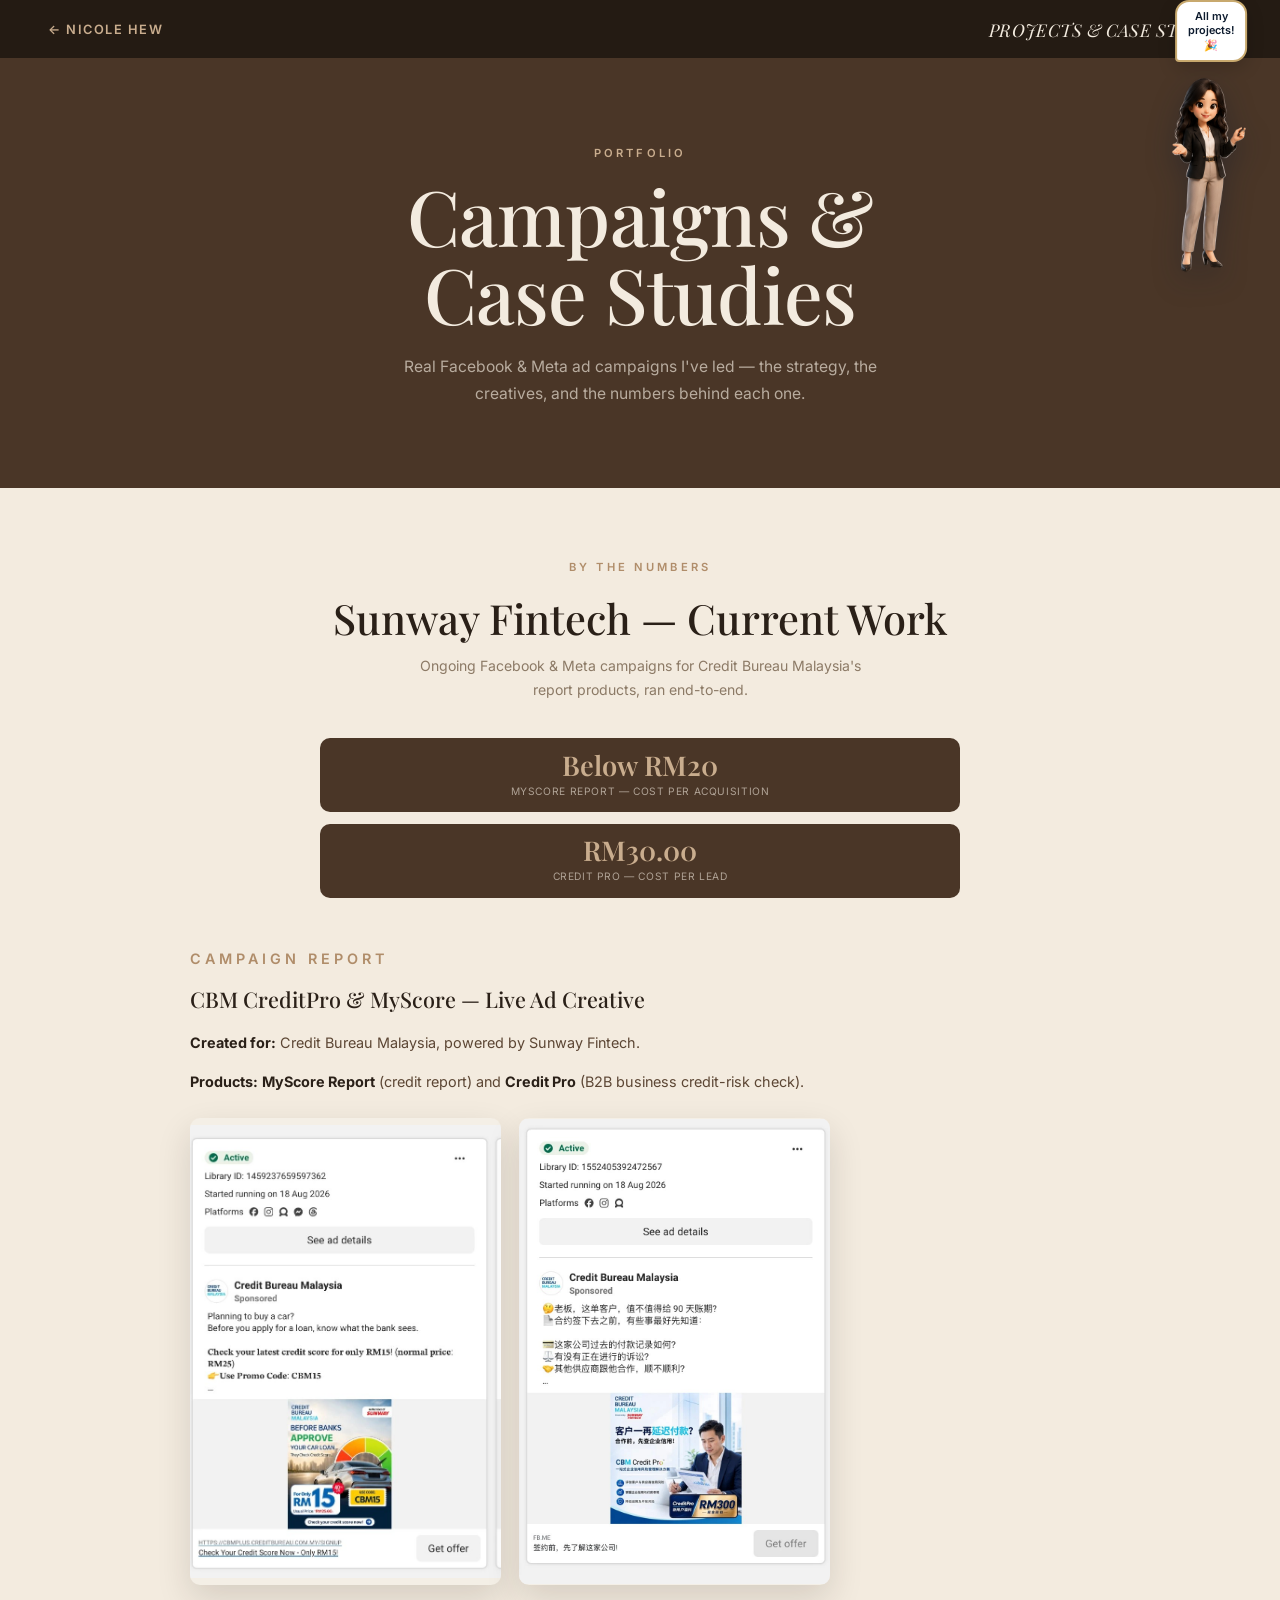
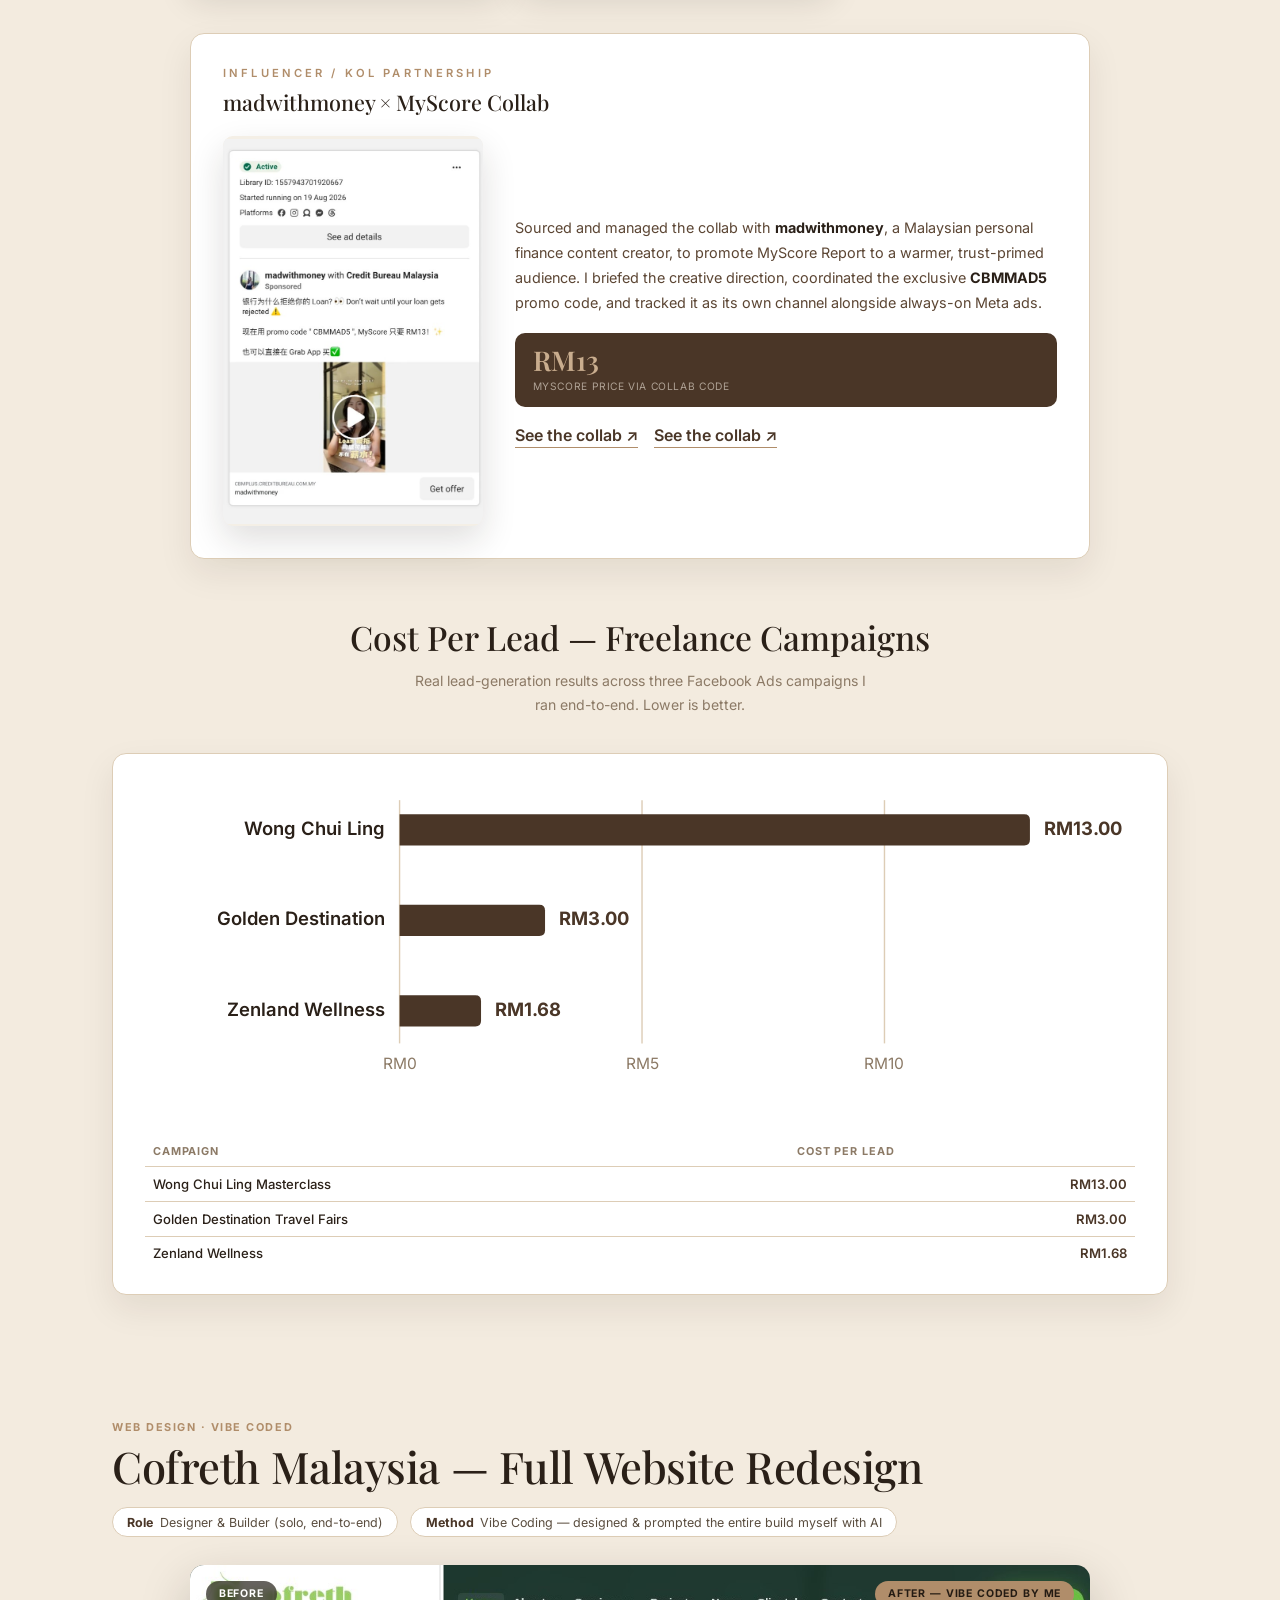
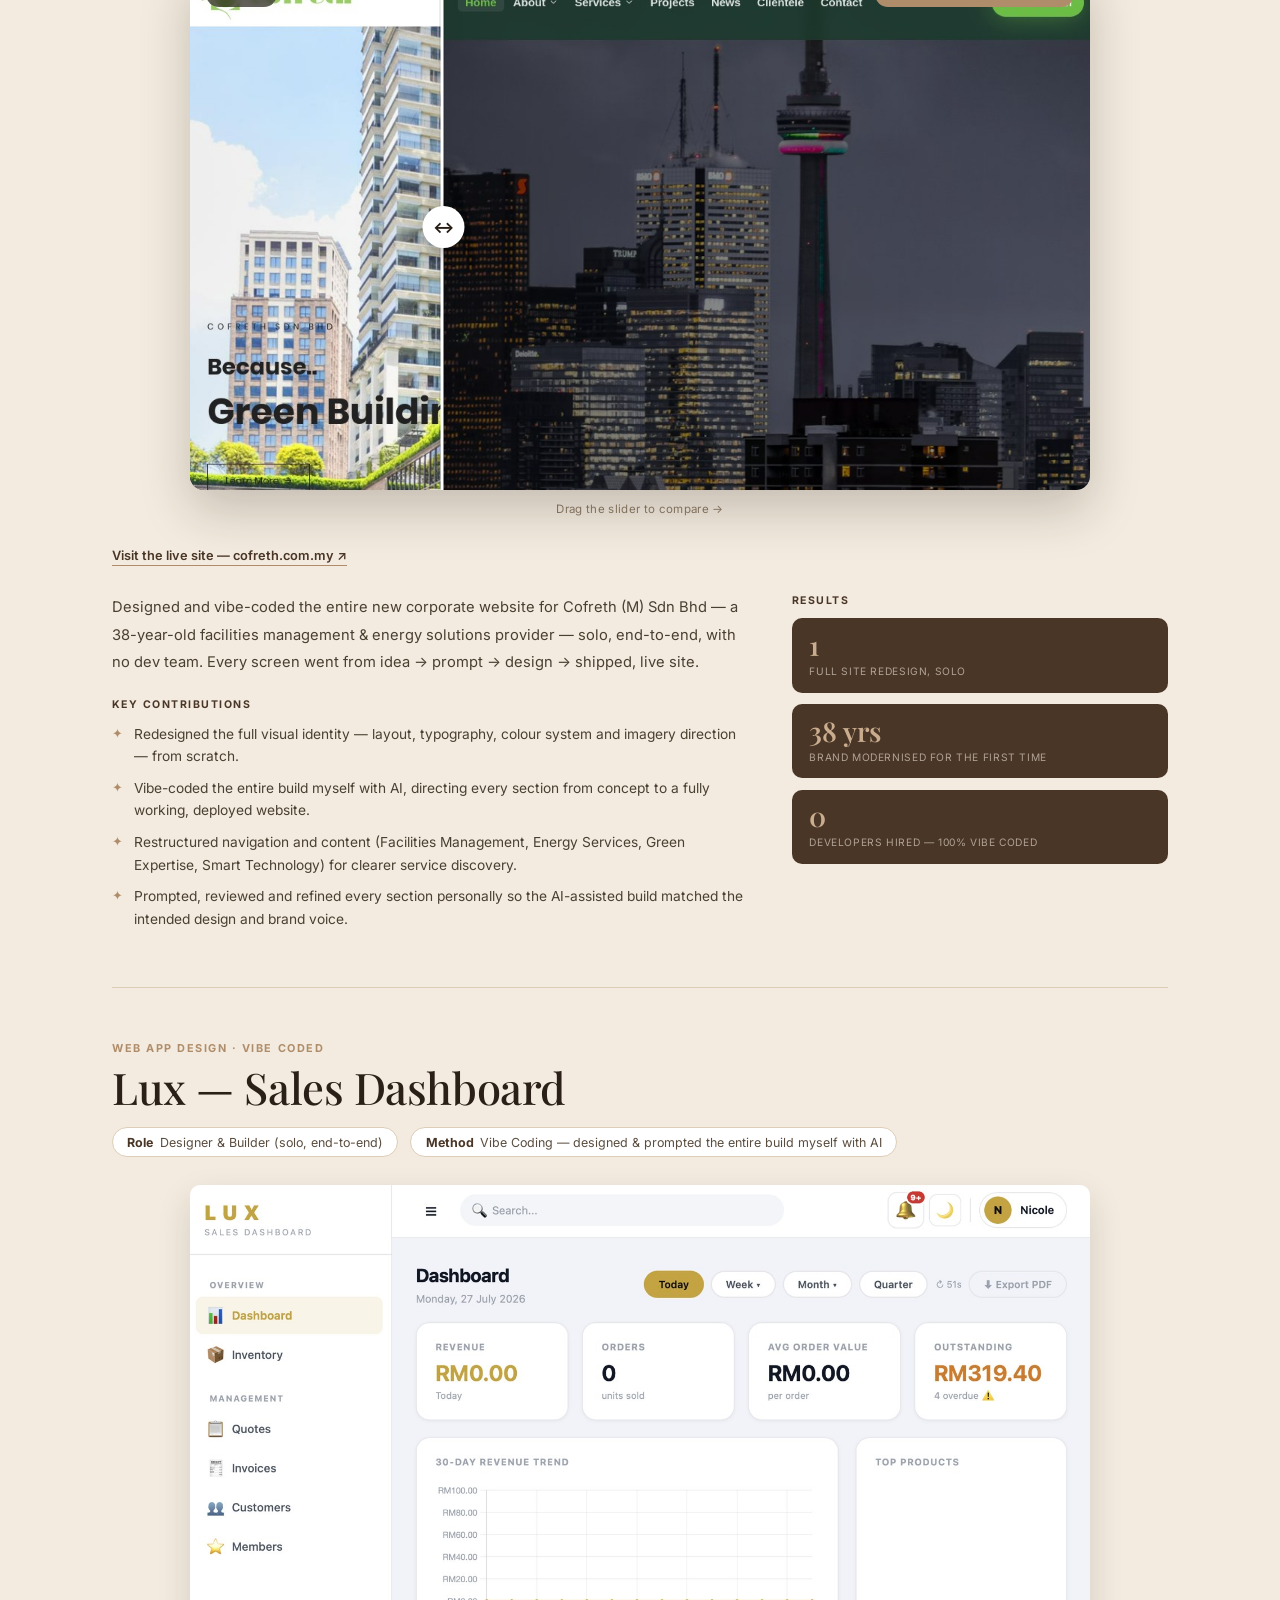
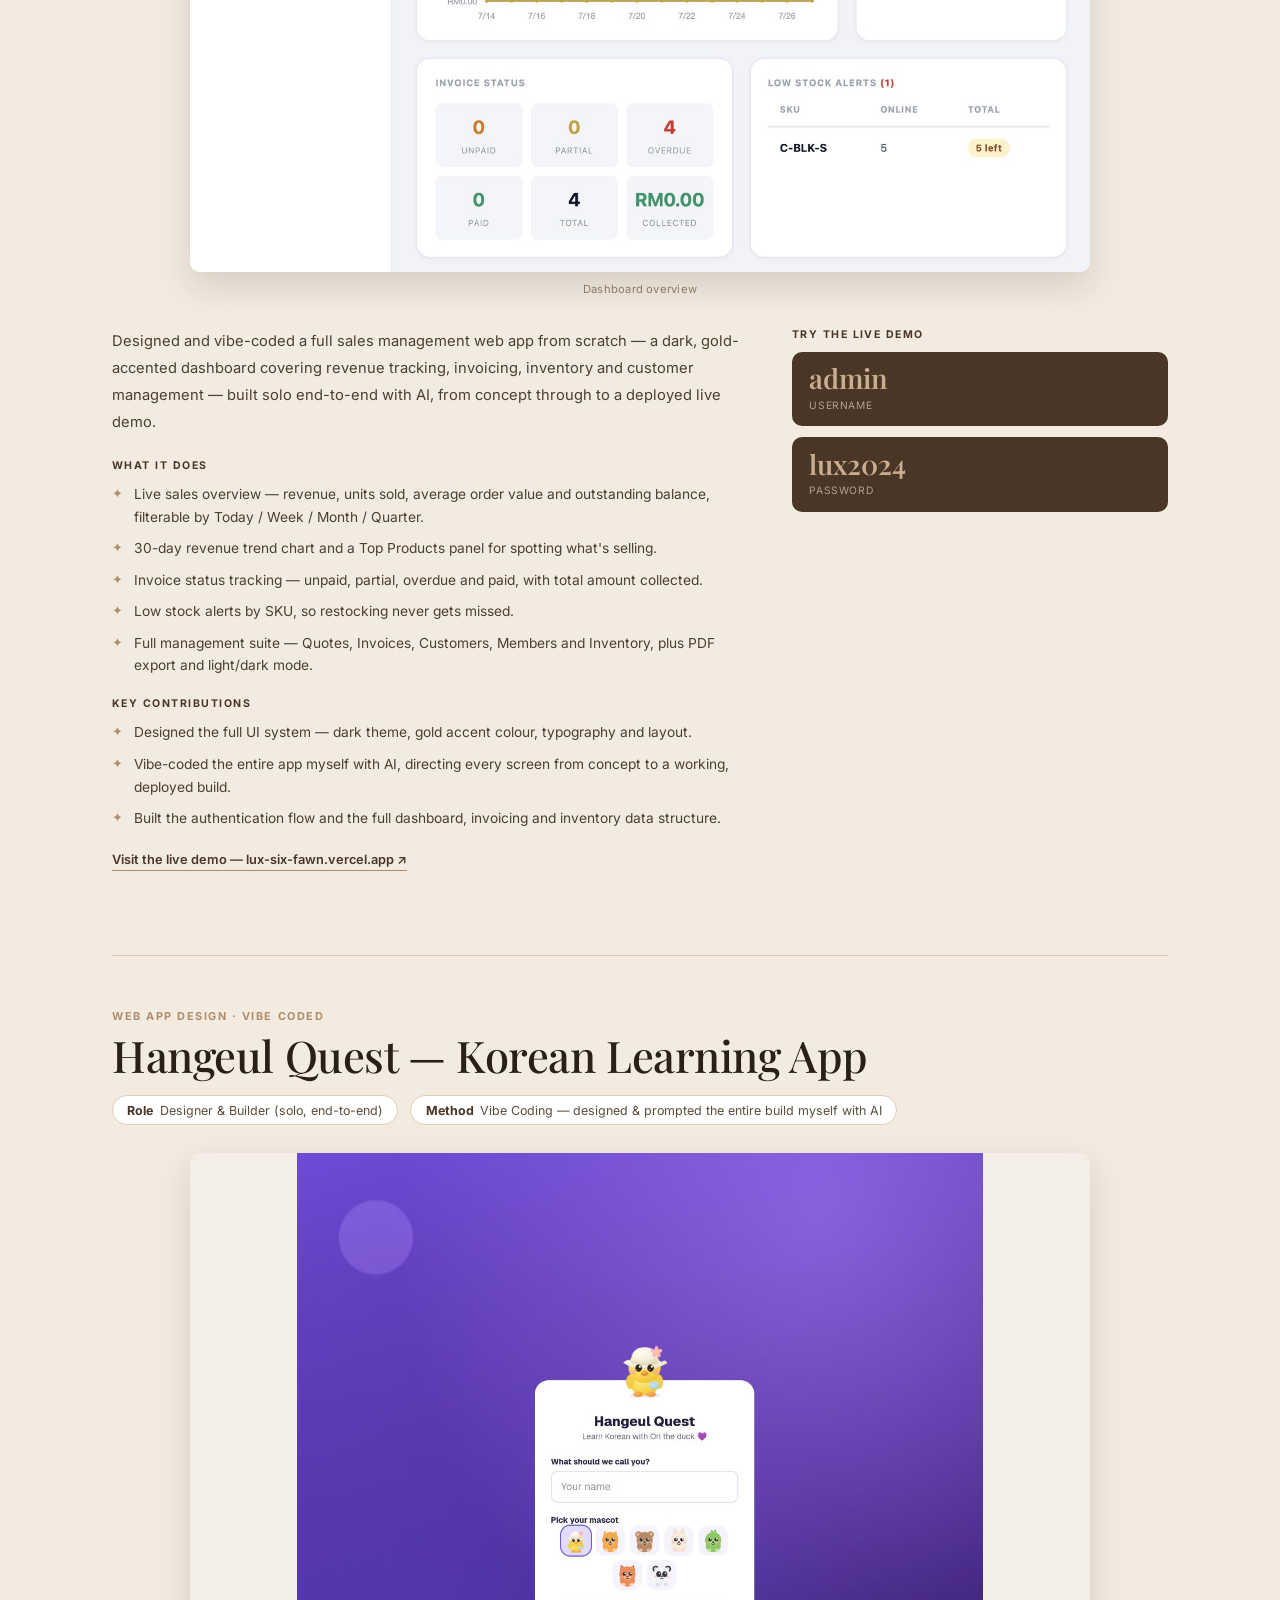
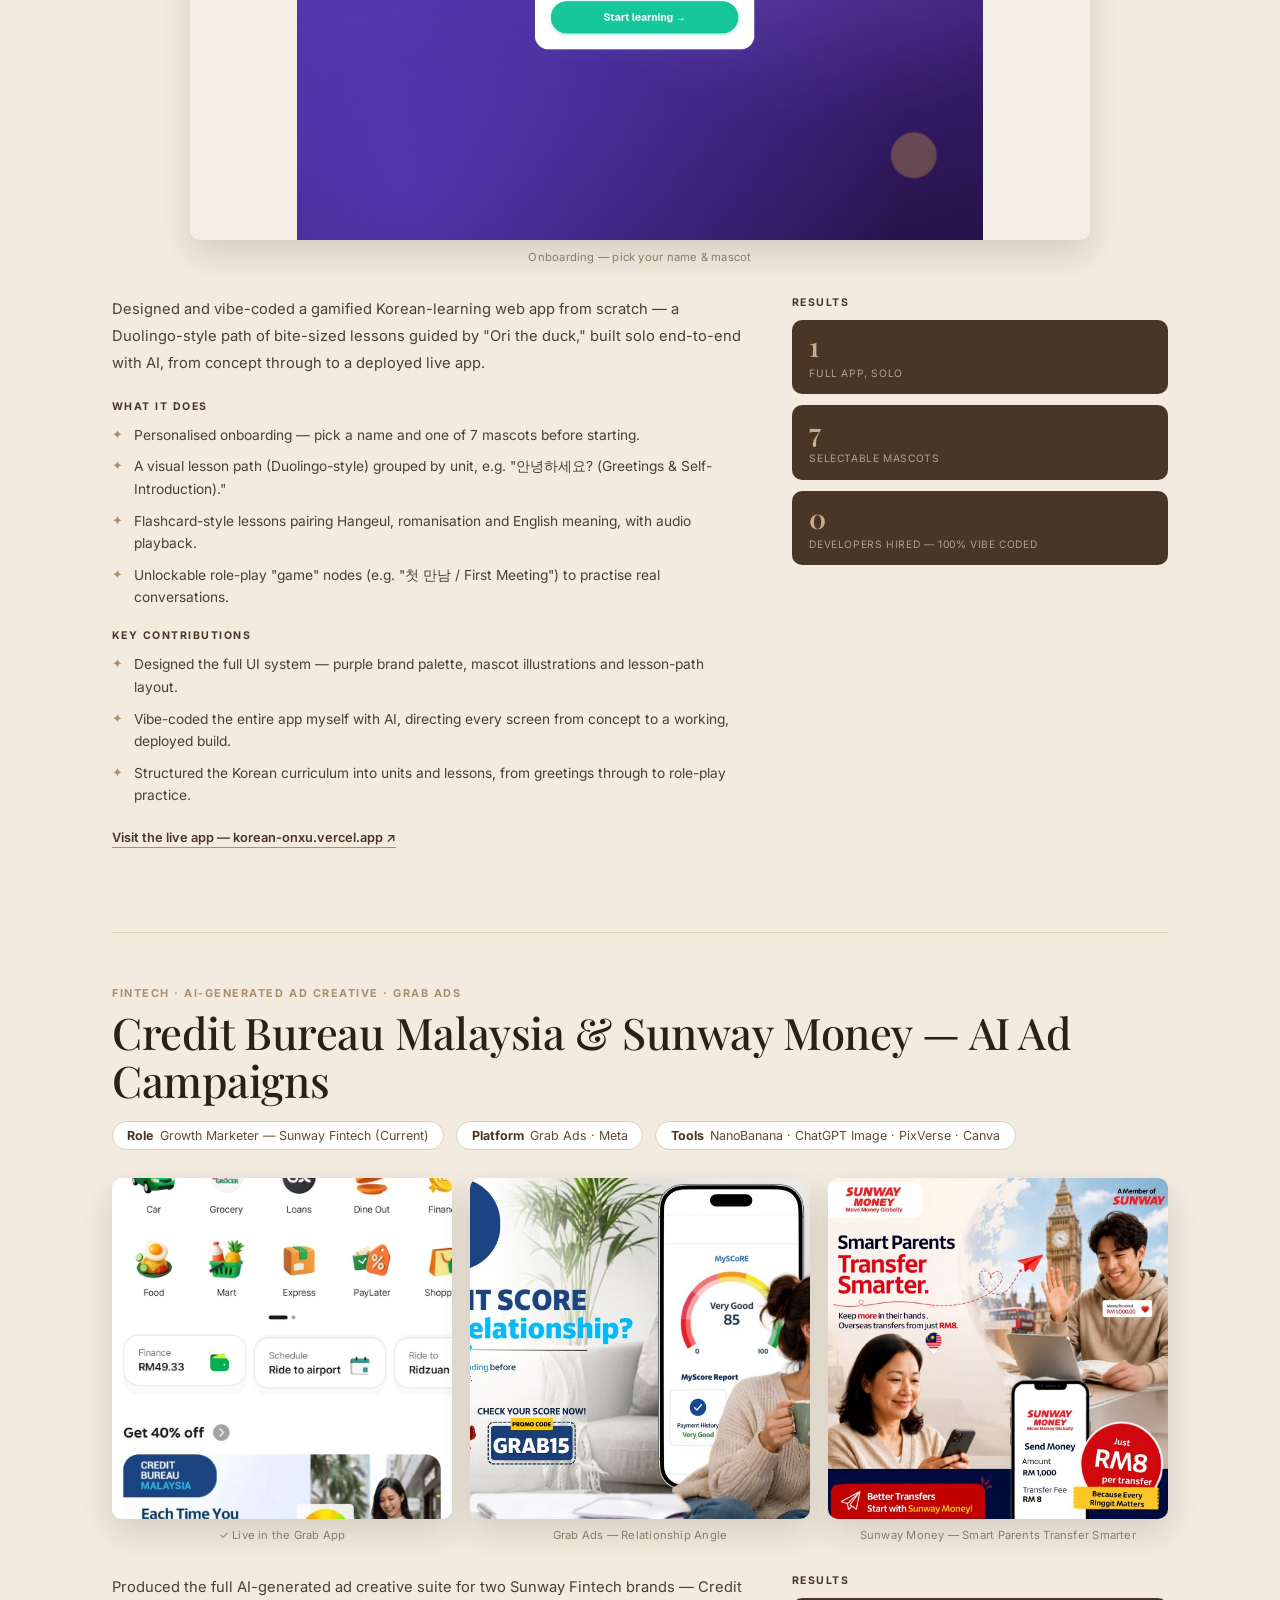
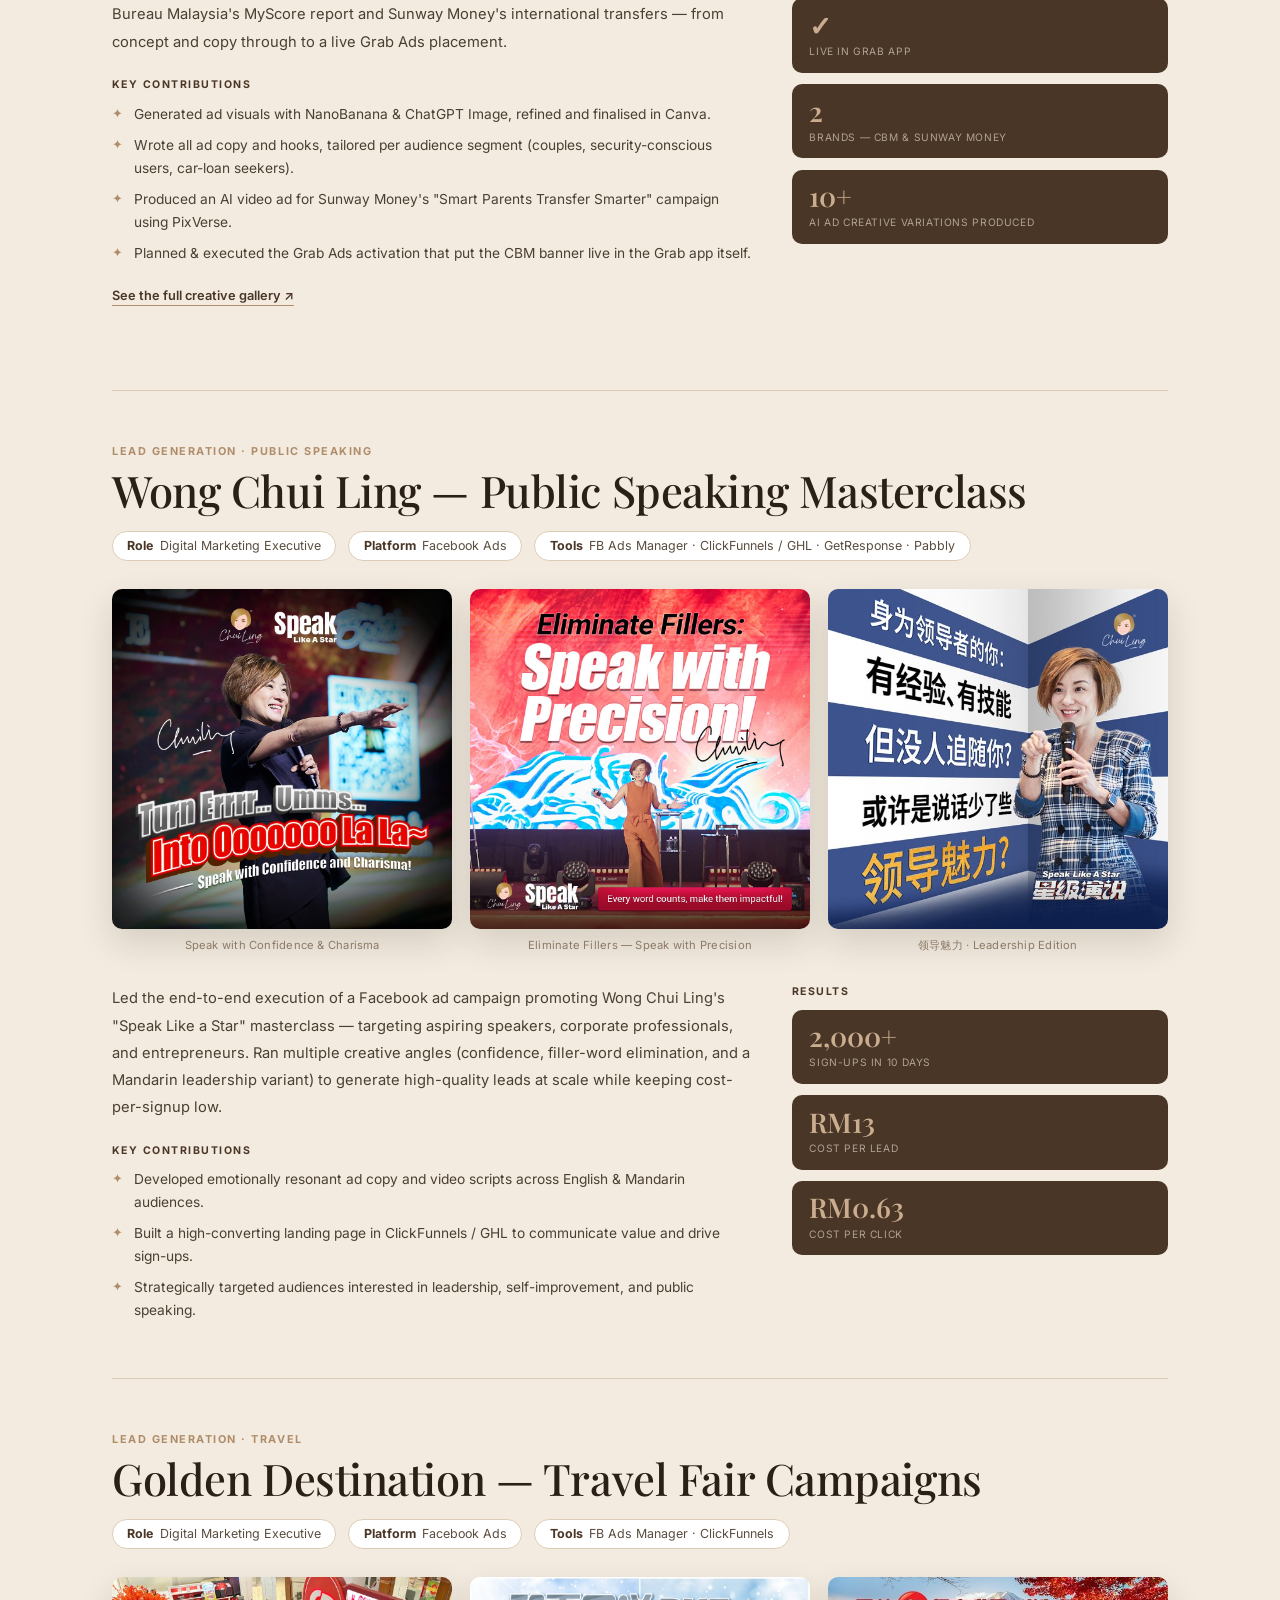
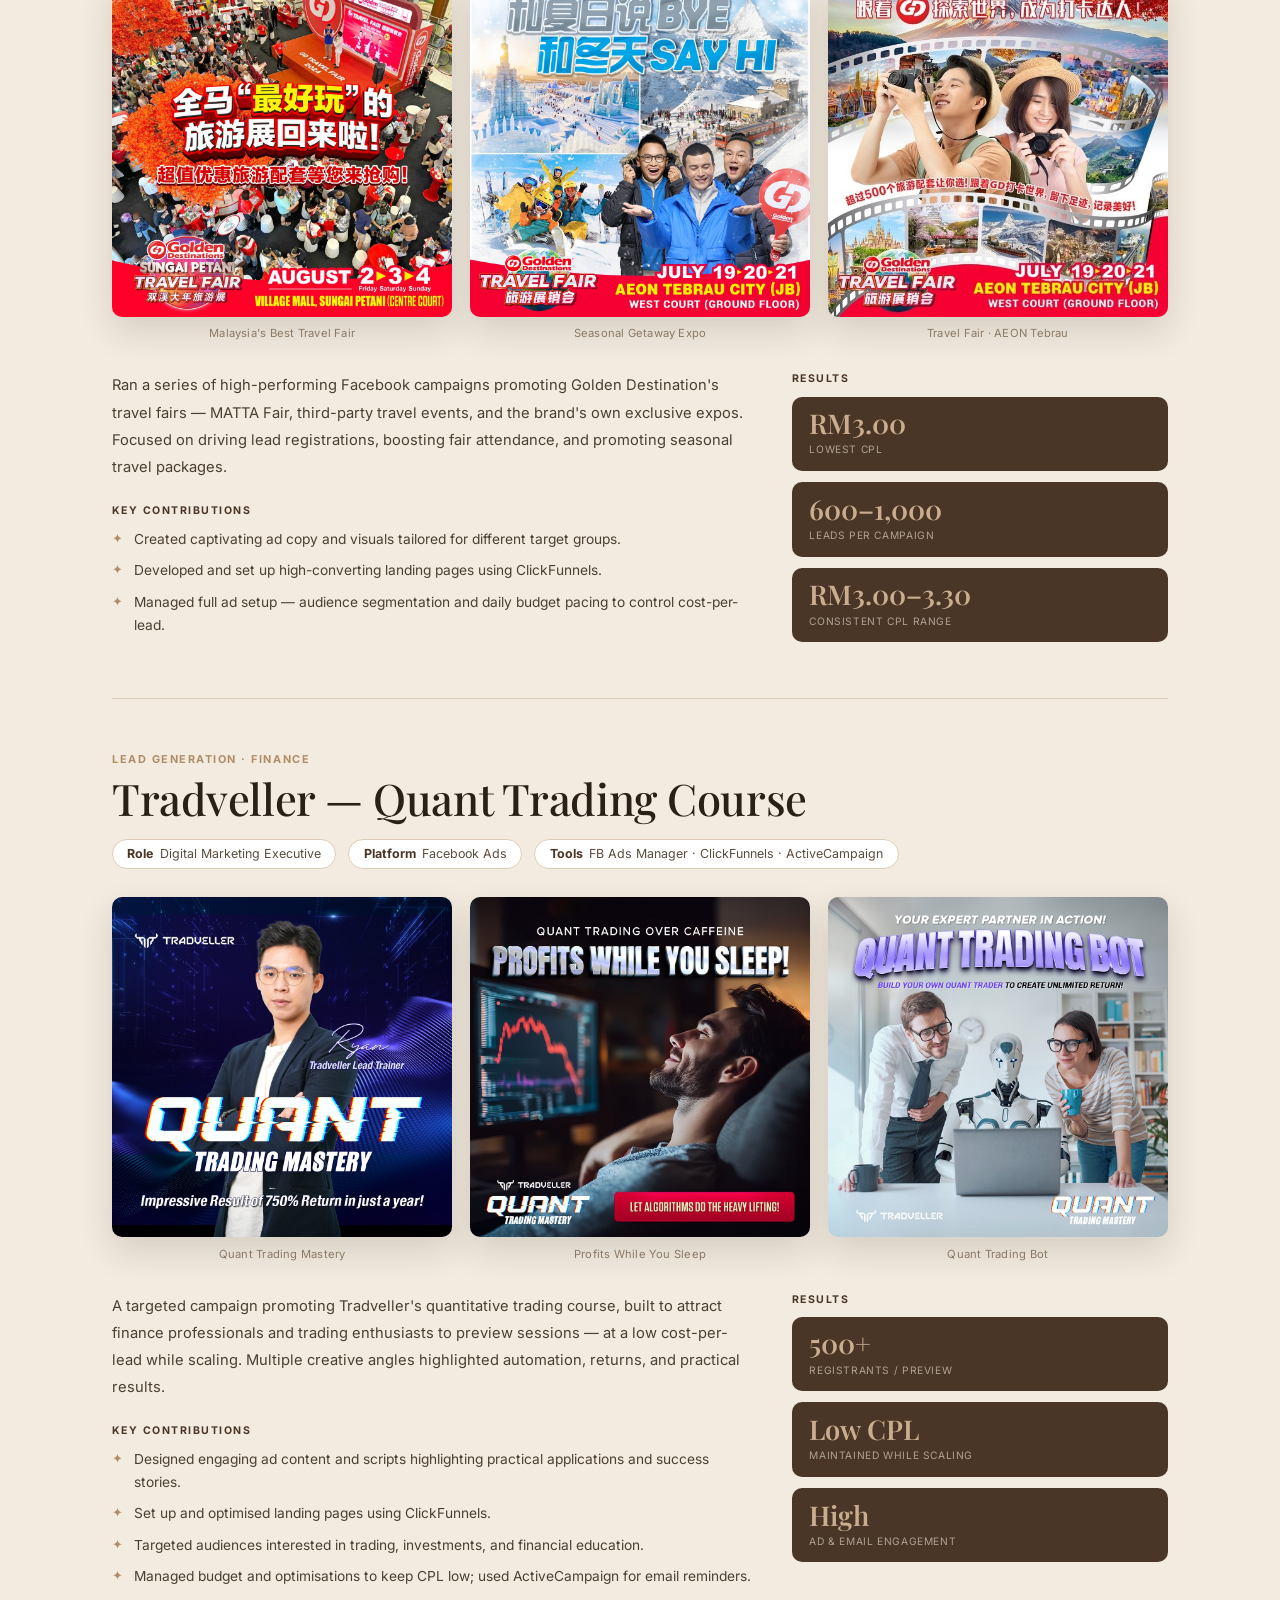
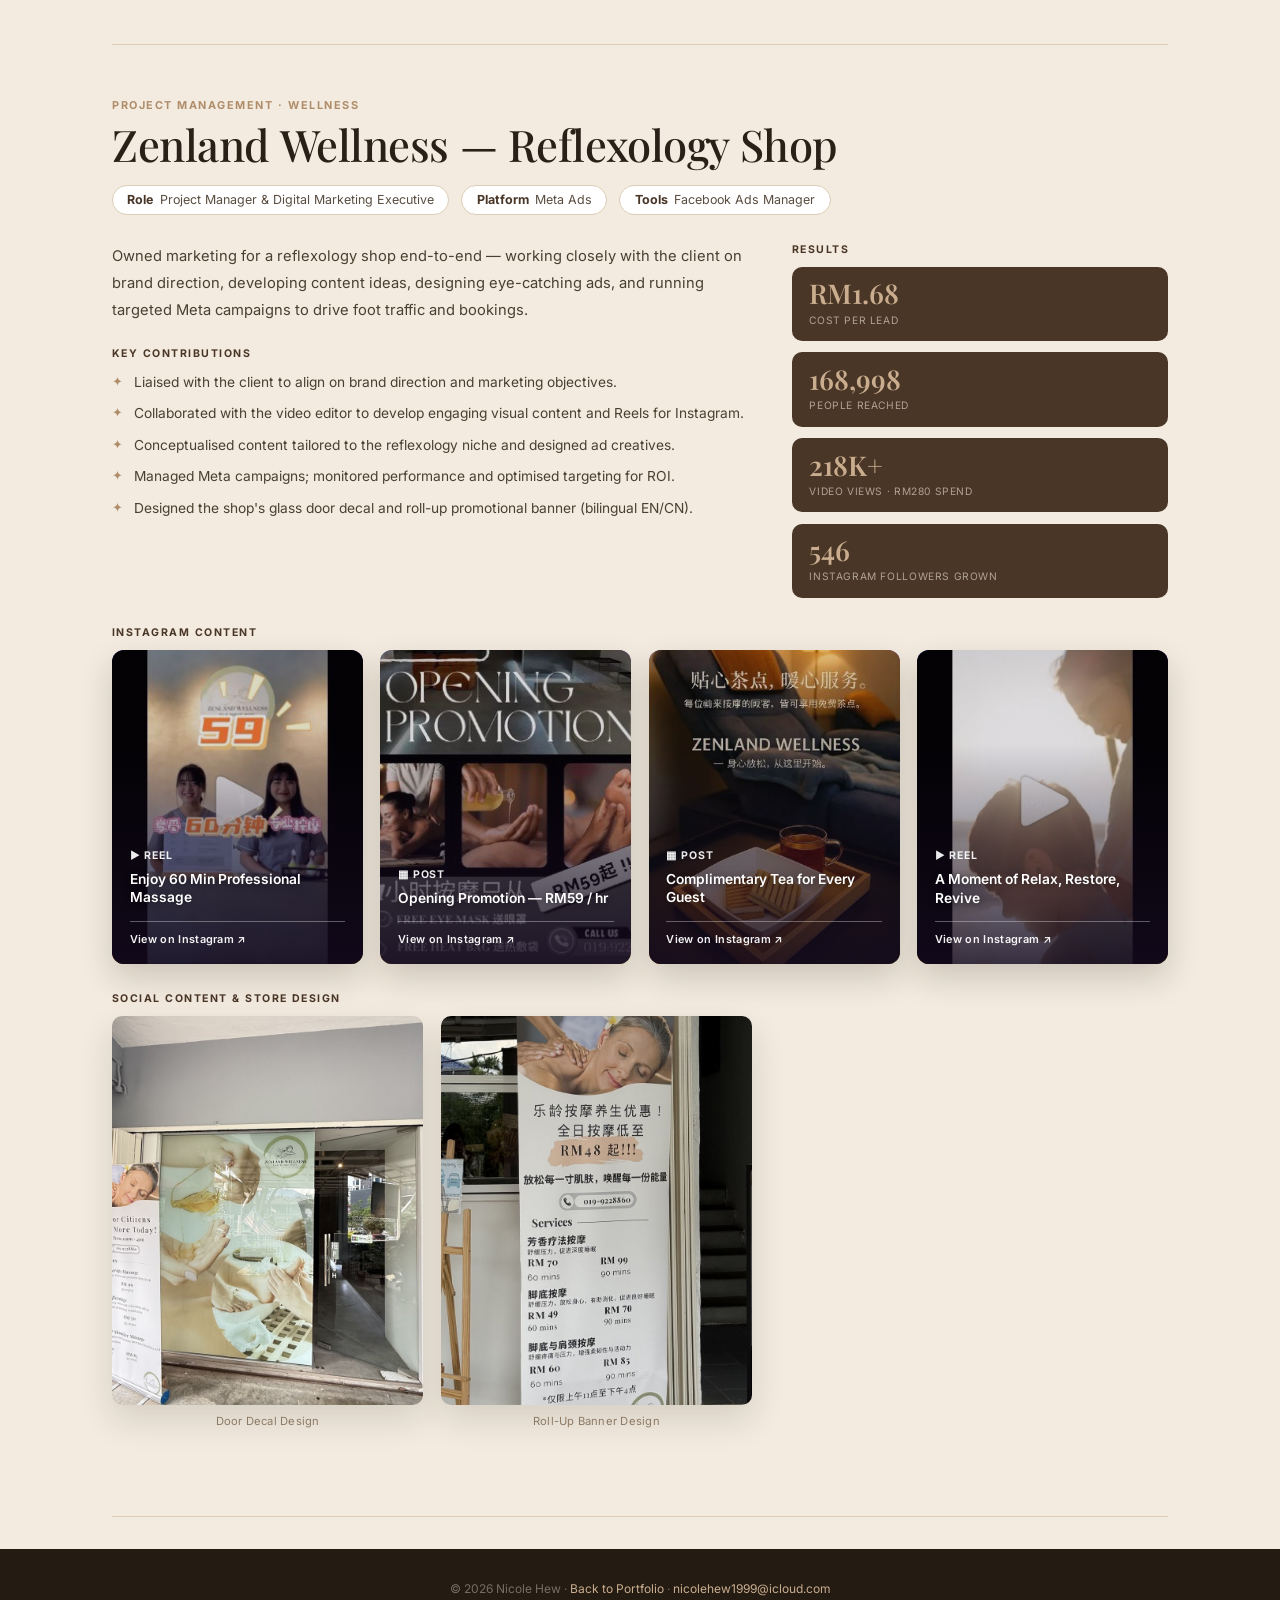
==== commit 9b01a1b7: "Split KOL/influencer collab into its own showcase section" ====
--- a/projects.html
+++ b/projects.html
@@ -6,7 +6,7 @@
   <title>Projects & Case Studies — Nicole Hew</title>
   <link rel="preconnect" href="https://fonts.googleapis.com" />
   <link href="https://fonts.googleapis.com/css2?family=Playfair+Display:ital,wght@0,400;0,500;0,600;1,400;1,500&family=Inter:wght@300;400;500;600;700&display=swap" rel="stylesheet" />
-  <link rel="stylesheet" href="projects.css?v=19" />
+  <link rel="stylesheet" href="projects.css?v=20" />
 </head>
 <body>
 
@@ -42,19 +42,28 @@
       <p><b>Created for:</b> Credit Bureau Malaysia, powered by Sunway Fintech.</p>
       <p><b>Products:</b> <b>MyScore Report</b> (credit report) and <b>Credit Pro</b> (B2B business credit-risk check).</p>
 
-      <div class="cs-gallery cols-3 ads">
-        <figure>
-          <img src="img/ad-madwithmoney.jpg" alt="madwithmoney × Credit Bureau Malaysia influencer collab ad — MyScore RM13 with promo code CBMMAD5" loading="lazy" />
-          <figcaption class="collab-links">
+      <div class="cs-gallery cols-2 ads">
+        <img src="img/ad-myscore.jpg" alt="MyScore Report ad — check your credit score for RM15 with promo code CBM15" loading="lazy" />
+        <img src="img/ad-creditpro.jpg" alt="Credit Pro ad — RM300 new-user cash rebate for business credit risk checks" loading="lazy" />
+      </div>
+    </div>
+
+    <div class="kol-block">
+      <p class="eyebrow">Influencer / KOL Partnership</p>
+      <h4>madwithmoney × MyScore Collab</h4>
+      <div class="kol-content">
+        <img src="img/ad-madwithmoney.jpg" alt="madwithmoney × Credit Bureau Malaysia influencer collab ad — MyScore RM13 with promo code CBMMAD5" loading="lazy" />
+        <div class="kol-copy">
+          <p>Sourced and managed the collab with <b>madwithmoney</b>, a Malaysian personal finance content creator, to promote MyScore Report to a warmer, trust-primed audience. I briefed the creative direction, coordinated the exclusive <b>CBMMAD5</b> promo code, and tracked it as its own channel alongside always-on Meta ads.</p>
+          <div class="cs-results perf-stats kol-stats">
+            <div class="rchip"><b>RM13</b><span>MyScore price via collab code</span></div>
+          </div>
+          <div class="collab-links">
             <a href="https://www.instagram.com/reel/Db5hLTIgoJ-/" target="_blank" rel="noopener">See the collab ↗</a>
             <a href="https://www.instagram.com/reel/DVFg_DxjptF/" target="_blank" rel="noopener">See the collab ↗</a>
-          </figcaption>
-        </figure>
-        <img src="img/ad-myscore.jpg" alt="MyScore Report ad — check your credit score for RM15 with promo code CBM15" loading="lazy" />
-        <img src="img/ad-creditpro.jpg" alt="Credit Pro ad — RM300 new-user cash rebate for business credit risk checks" loading="lazy" />
-      </div>
-
-      <p class="insight-note"><b>Key insight:</b> Running an influencer collab (madwithmoney) alongside always-on Meta ads let the same MyScore offer reach a warmer, trust-primed audience at a discounted RM13 — pushing blended CPA even lower without changing the core creative or landing page.</p>
+          </div>
+        </div>
+      </div>
     </div>
 
     <div class="section-head" style="margin-top:3.5rem;">
@@ -550,7 +559,7 @@
 
     // Lightbox — click any project image to expand to full view
     (function () {
-      const imgs = document.querySelectorAll('.cs-gallery img');
+      const imgs = document.querySelectorAll('.cs-gallery img, .kol-content img');
       if (!imgs.length) return;
       const lb = document.createElement('div');
       lb.id = 'lightbox';
--- a/projects.css
+++ b/projects.css
@@ -72,6 +72,22 @@
 .insight-report p b { color:var(--ink); }
 .insight-report .cs-gallery { margin:1.5rem 0; }
 .insight-report .insight-note { background:var(--cream-2); border-left:3px solid var(--tan); padding:.9rem 1.1rem; border-radius:0 8px 8px 0; margin-top:1.25rem; }
+
+.kol-block { max-width:900px; margin:3rem auto 0; background:#fff; border:1px solid var(--line); border-radius:14px; padding:2rem; box-shadow:0 14px 34px rgba(36,27,19,.08); }
+.kol-block .eyebrow { color:var(--tan); margin-bottom:.5rem; }
+.kol-block h4 { font-family:'Playfair Display',serif; font-weight:500; font-size:1.35rem; color:var(--ink); margin-bottom:1.25rem; }
+.kol-content { display:grid; grid-template-columns:260px 1fr; gap:2rem; align-items:center; }
+.kol-content img { width:100%; aspect-ratio:2/3; object-fit:contain; background:#f4efe6; border-radius:10px; box-shadow:0 14px 34px rgba(36,27,19,.14); cursor:zoom-in; }
+.kol-copy p { font-size:.9rem; line-height:1.75; color:var(--brown-2); margin-bottom:1.1rem; }
+.kol-copy p b { color:var(--ink); }
+.kol-stats { justify-content:flex-start; margin-bottom:1.1rem; }
+.kol-stats .rchip { flex:none; min-width:170px; text-align:left; }
+.kol-copy .collab-links { justify-content:flex-start; }
+
+@media (max-width:700px) {
+  .kol-content { grid-template-columns:1fr; }
+  .kol-content img { max-width:260px; margin:0 auto; }
+}
 
 /* CASE STUDIES */
 .projects-grid { max-width:1120px; margin:0 auto; padding:4.5rem 2rem 2rem; }
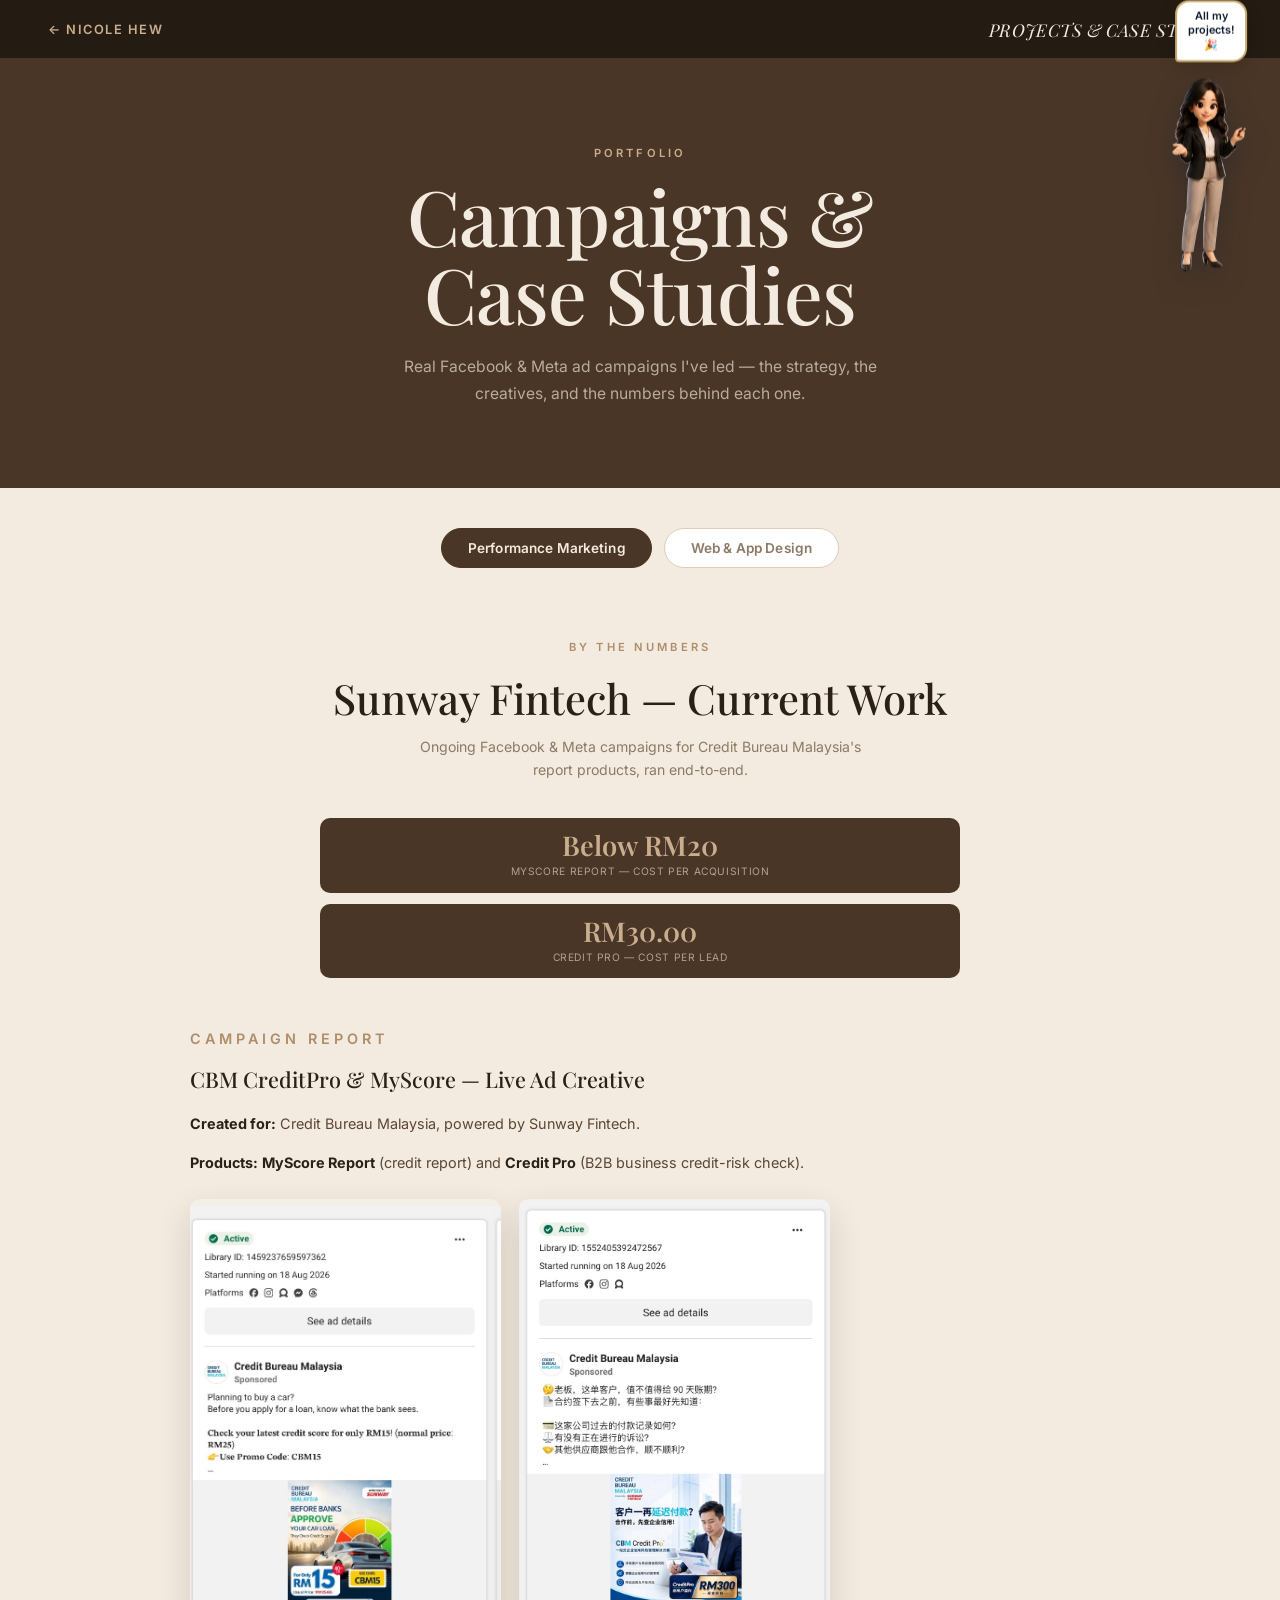
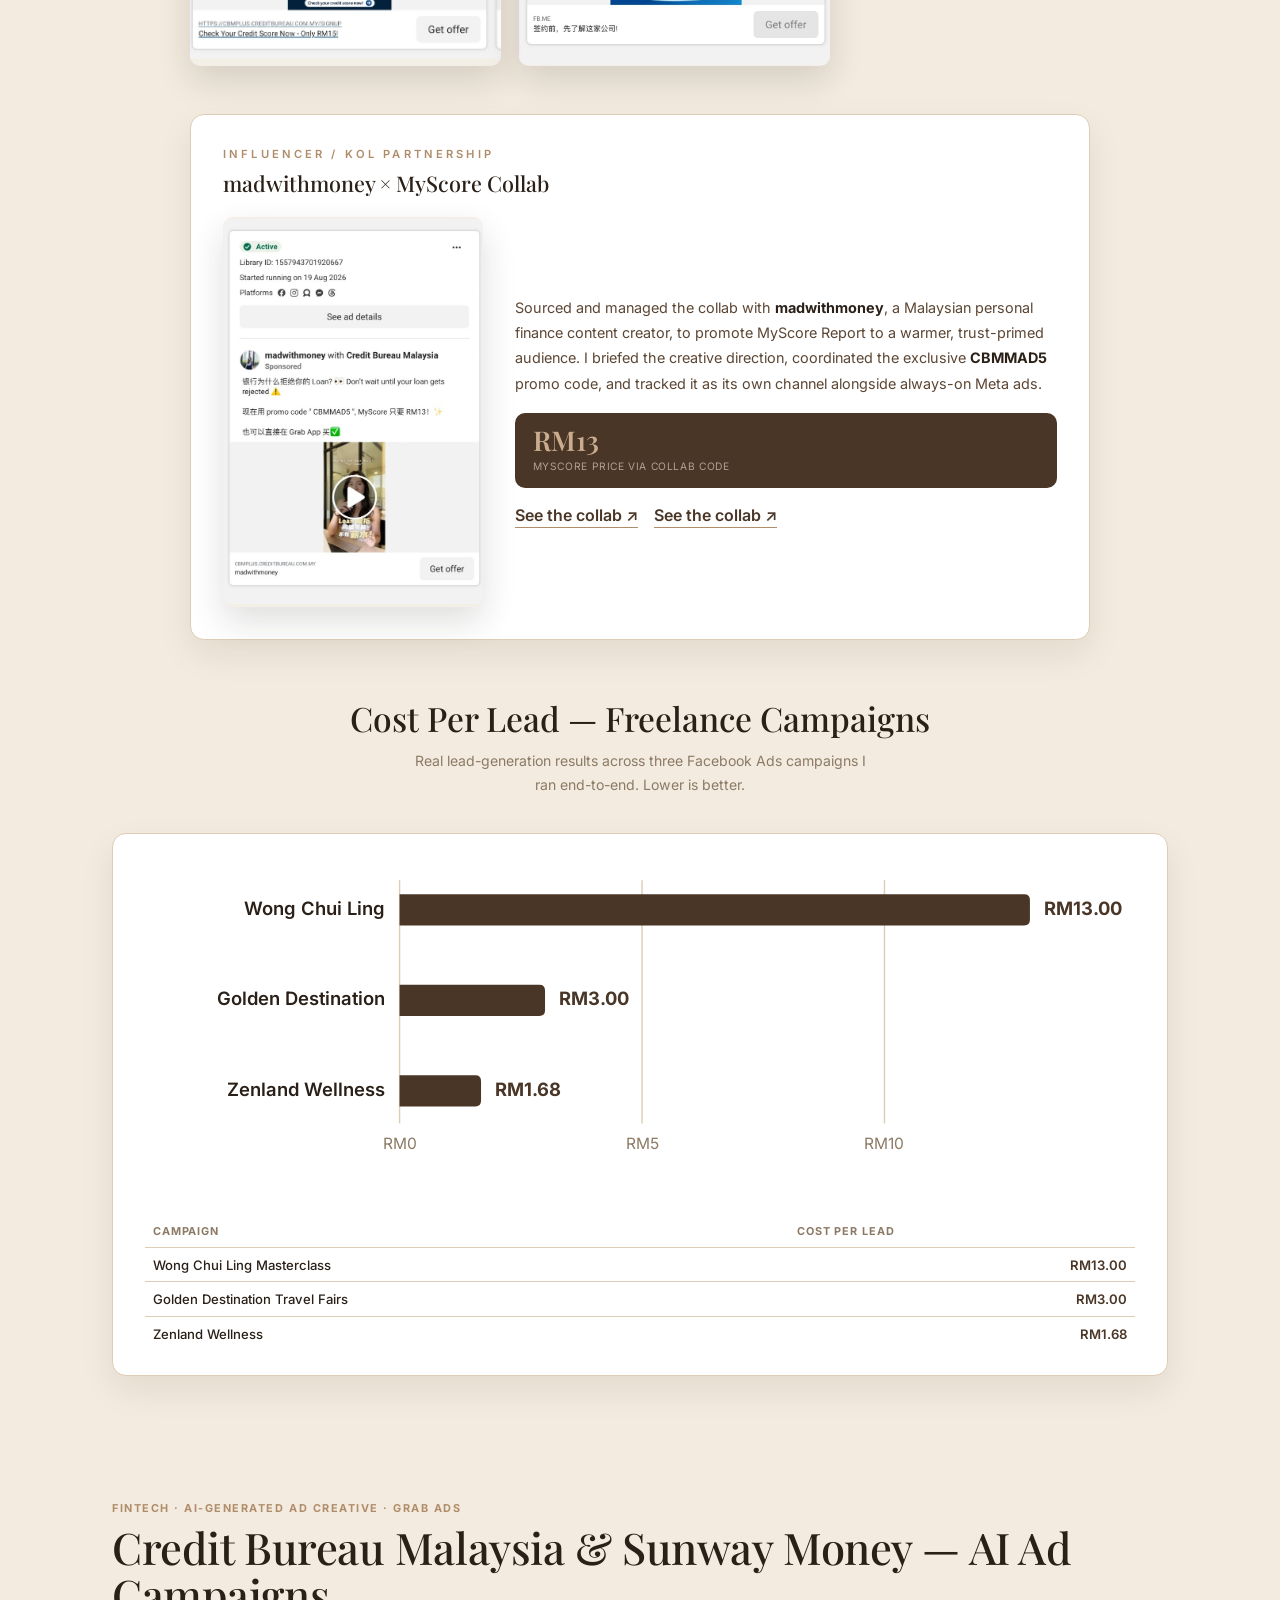
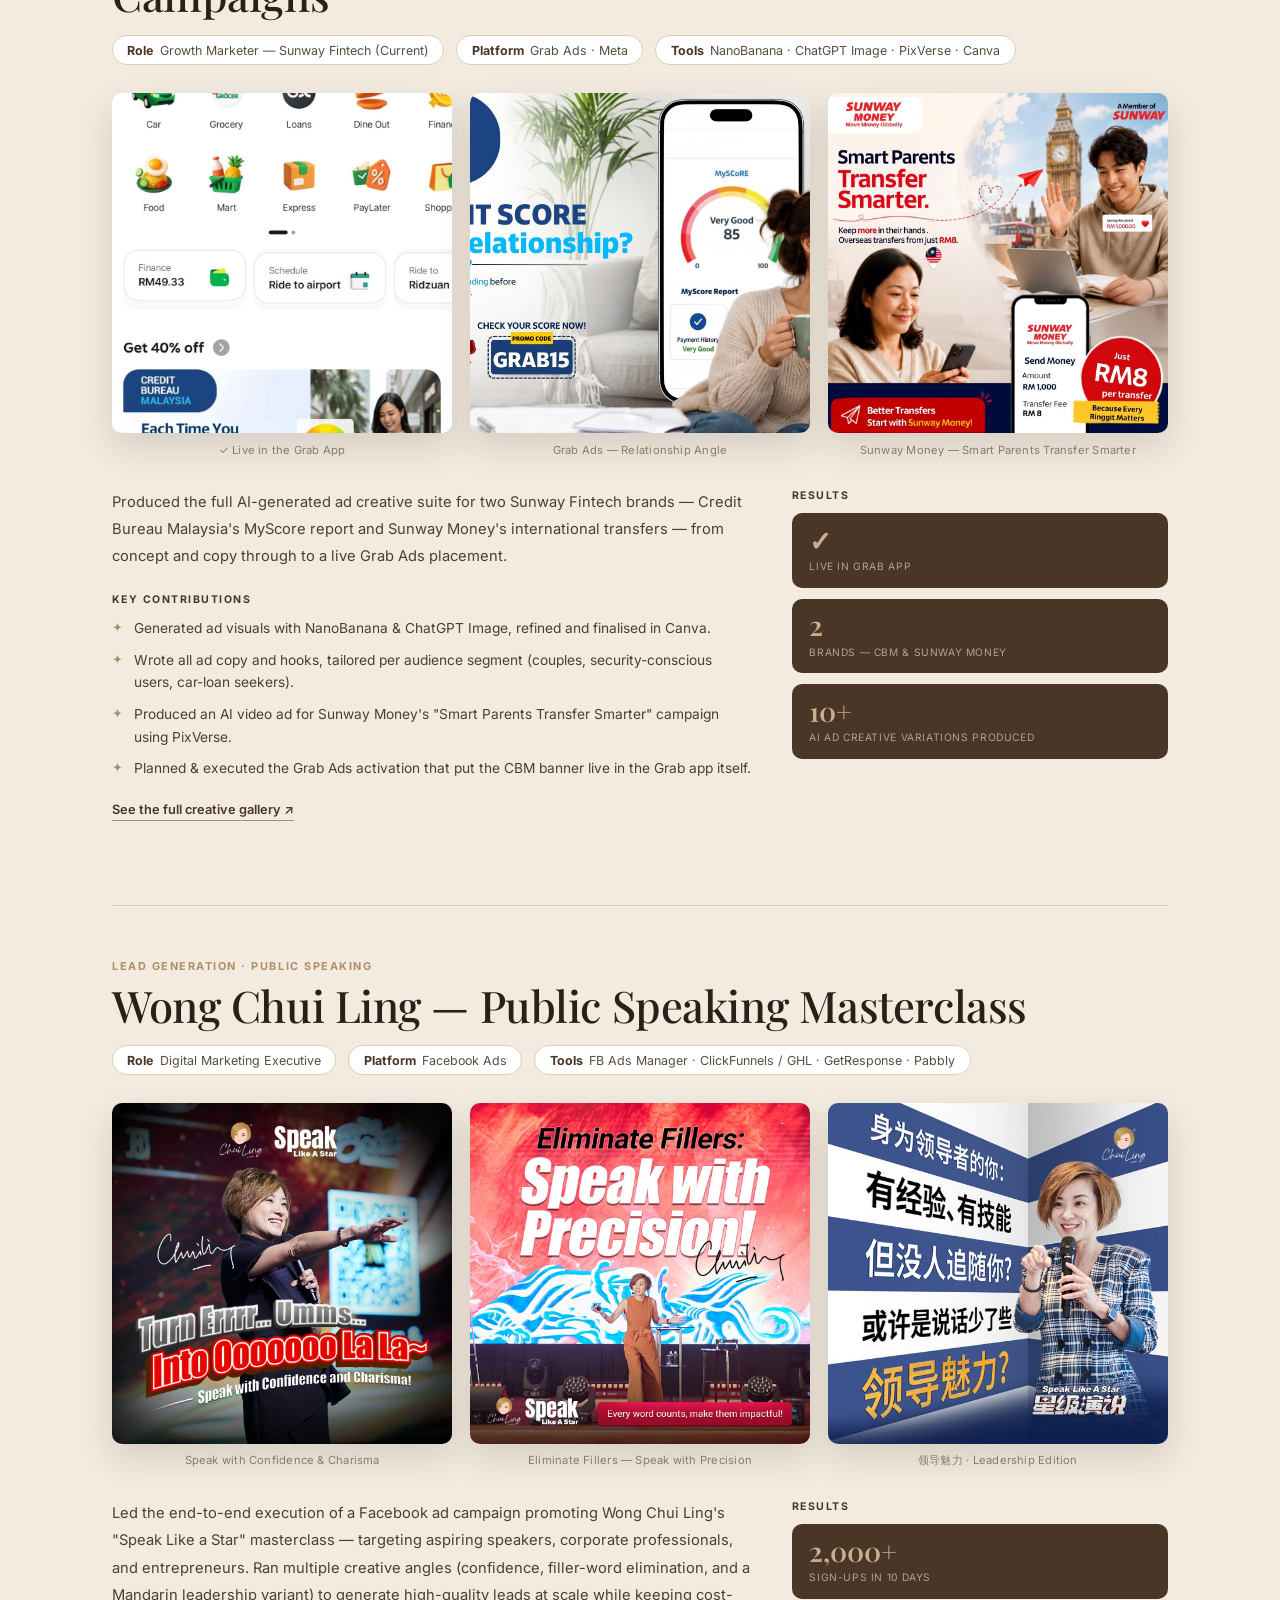
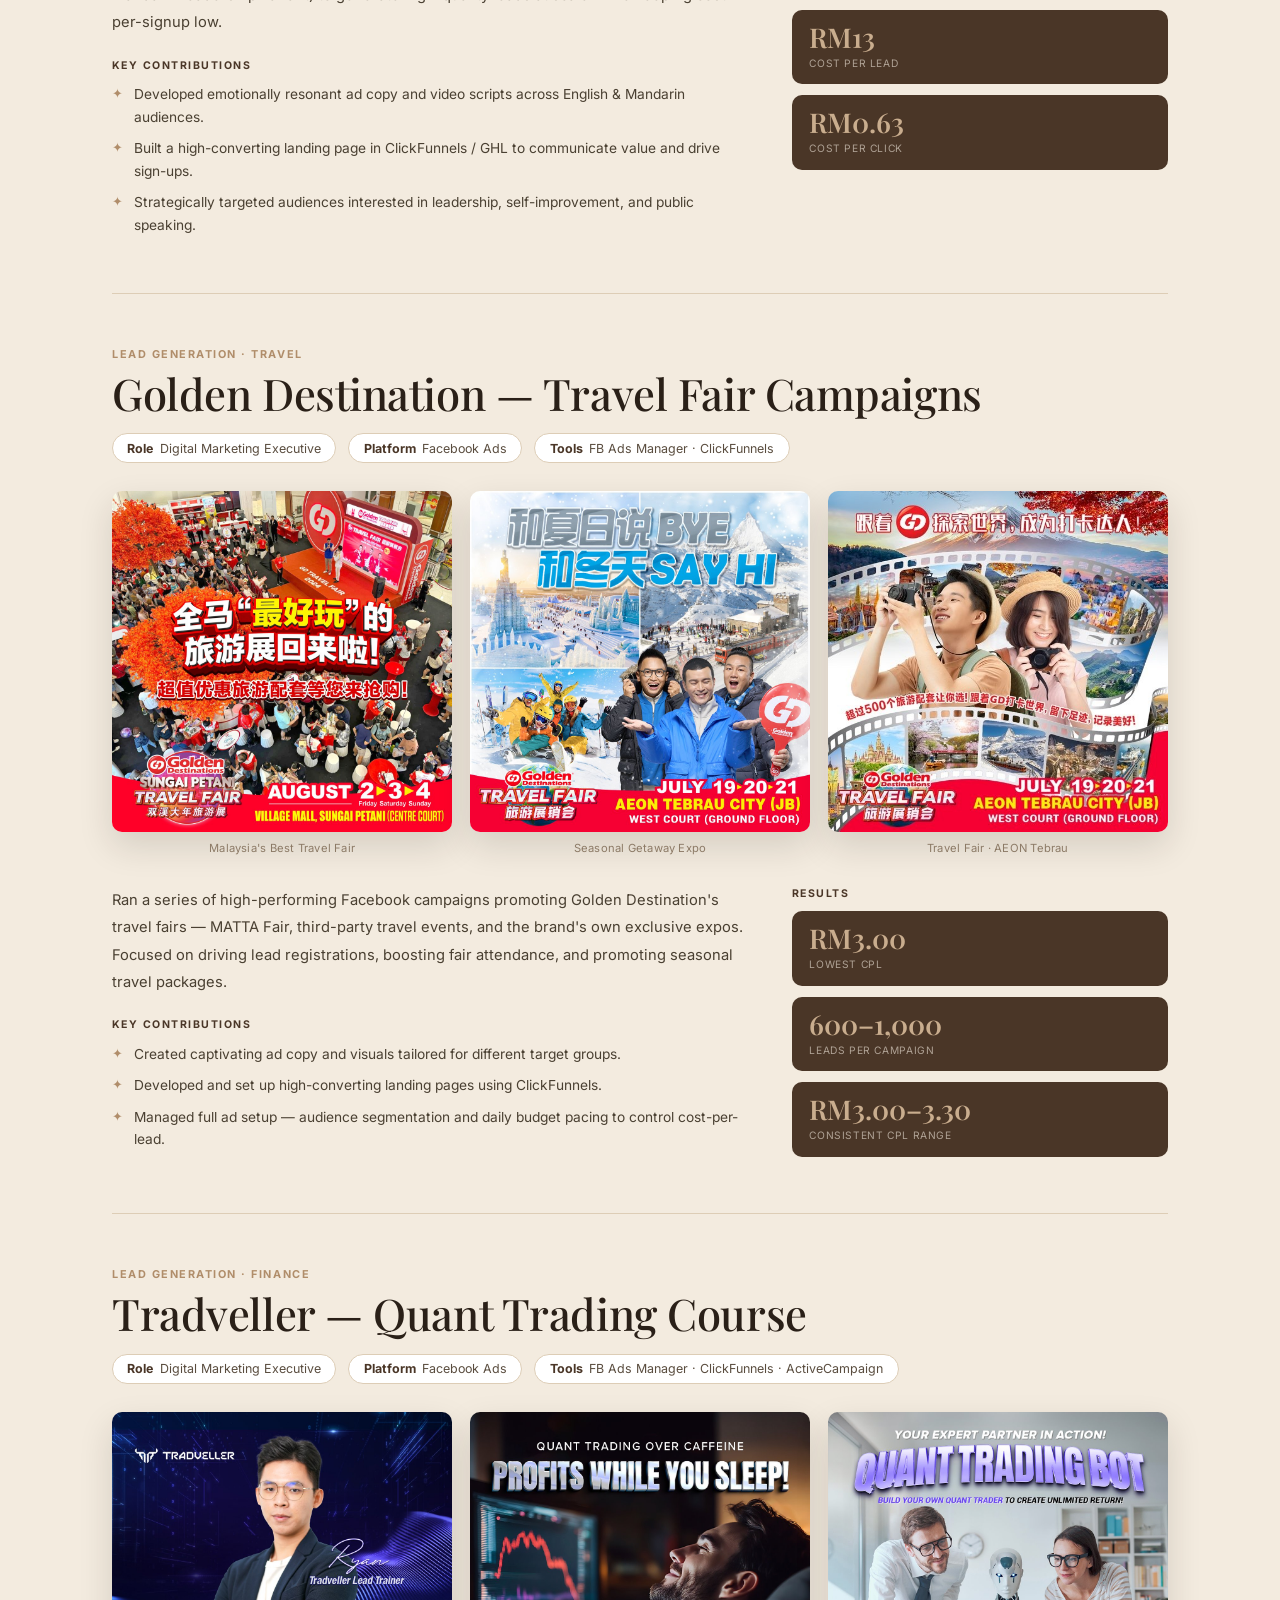
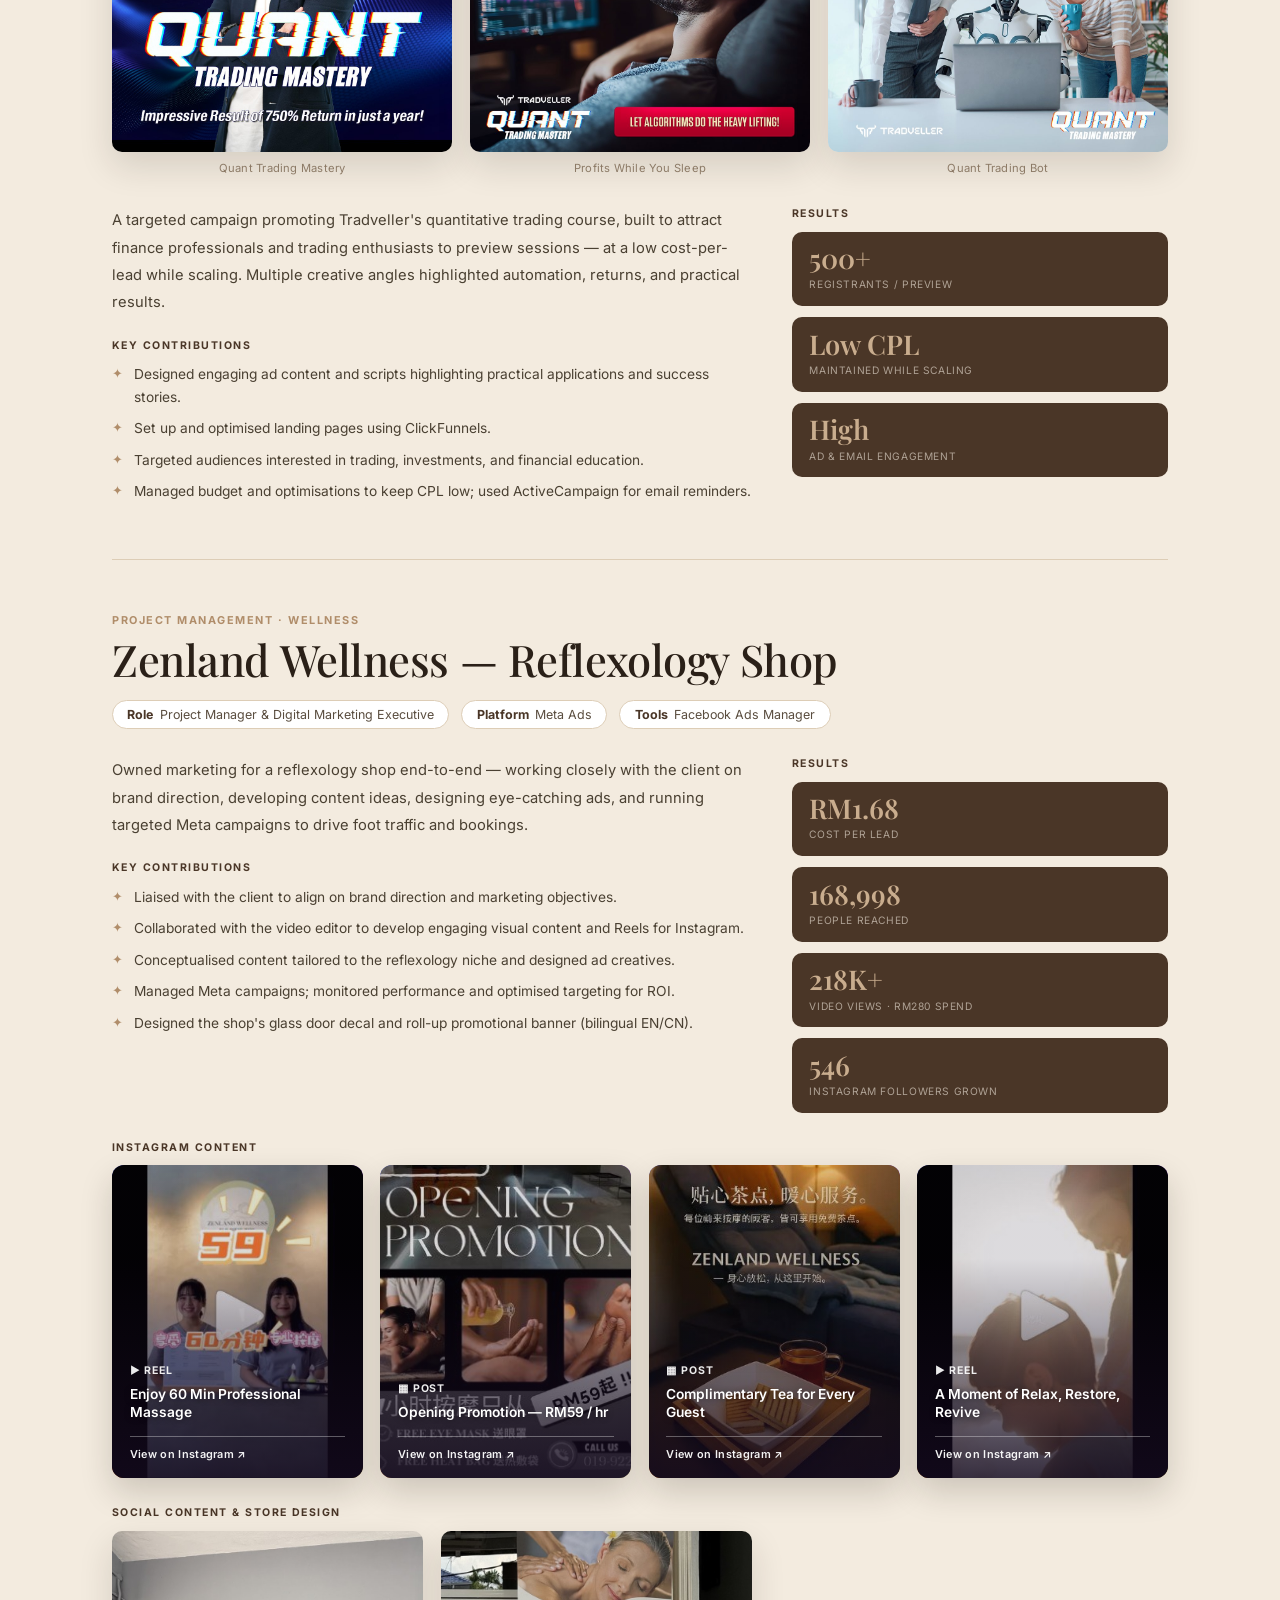
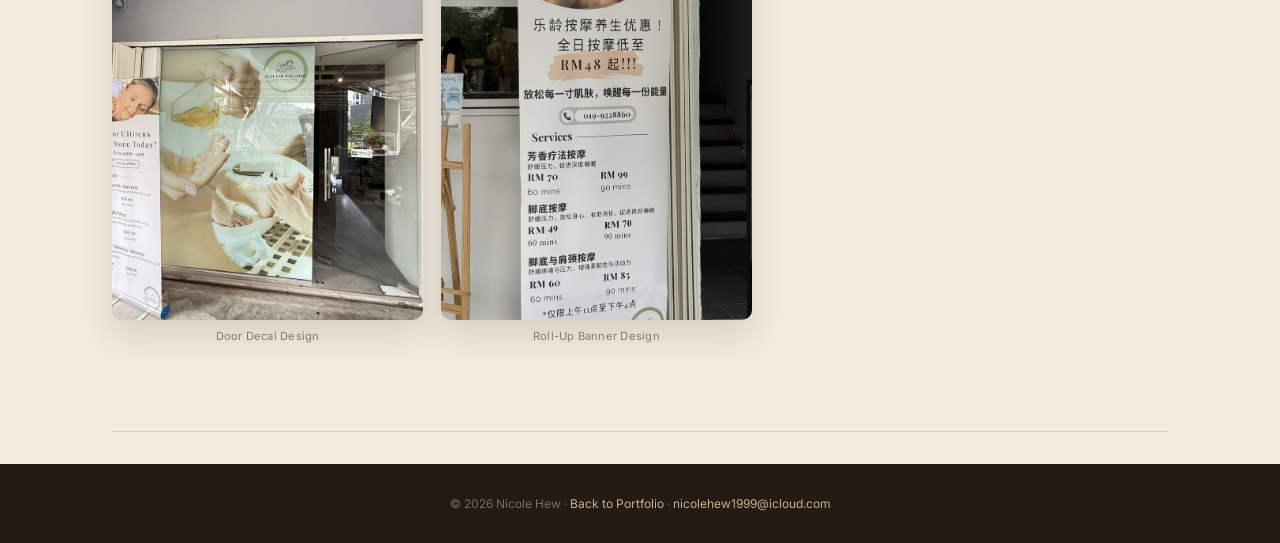
==== commit 9c05b69c: "Split projects page into Performance Marketing and Web & App Design tabs" ====
--- a/projects.html
+++ b/projects.html
@@ -6,7 +6,7 @@
   <title>Projects & Case Studies — Nicole Hew</title>
   <link rel="preconnect" href="https://fonts.googleapis.com" />
   <link href="https://fonts.googleapis.com/css2?family=Playfair+Display:ital,wght@0,400;0,500;0,600;1,400;1,500&family=Inter:wght@300;400;500;600;700&display=swap" rel="stylesheet" />
-  <link rel="stylesheet" href="projects.css?v=20" />
+  <link rel="stylesheet" href="projects.css?v=21" />
 </head>
 <body>
 
@@ -22,461 +22,478 @@
     <p class="sub">Real Facebook &amp; Meta ad campaigns I've led — the strategy, the creatives, and the numbers behind each one.</p>
   </section>
 
-  <!-- PERFORMANCE OVERVIEW -->
-  <section class="perf-wrap">
-    <div class="section-head">
-      <p class="eyebrow">By The Numbers</p>
-      <h3>Sunway Fintech — Current Work</h3>
-      <p class="section-sub">Ongoing Facebook &amp; Meta campaigns for Credit Bureau Malaysia's report products, ran end-to-end.</p>
-    </div>
-
-    <div class="cs-results perf-stats">
-      <div class="rchip"><b>Below RM20</b><span>MyScore Report — Cost Per Acquisition</span></div>
-      <div class="rchip"><b>RM30.00</b><span>Credit Pro — Cost Per Lead</span></div>
-    </div>
-
-    <div class="insight-report">
-      <p class="eyebrow">Campaign Report</p>
-      <h4>CBM CreditPro &amp; MyScore — Live Ad Creative</h4>
-
-      <p><b>Created for:</b> Credit Bureau Malaysia, powered by Sunway Fintech.</p>
-      <p><b>Products:</b> <b>MyScore Report</b> (credit report) and <b>Credit Pro</b> (B2B business credit-risk check).</p>
-
-      <div class="cs-gallery cols-2 ads">
-        <img src="img/ad-myscore.jpg" alt="MyScore Report ad — check your credit score for RM15 with promo code CBM15" loading="lazy" />
-        <img src="img/ad-creditpro.jpg" alt="Credit Pro ad — RM300 new-user cash rebate for business credit risk checks" loading="lazy" />
+  <!-- TAB NAV -->
+  <div class="tab-nav" role="tablist">
+    <button class="tab-btn" data-tab="marketing" role="tab" aria-selected="false">Performance Marketing</button>
+    <button class="tab-btn" data-tab="design" role="tab" aria-selected="false">Web &amp; App Design</button>
+  </div>
+
+  <!-- ================= PERFORMANCE MARKETING TAB ================= -->
+  <div class="tab-panel" data-panel="marketing" hidden>
+
+    <!-- PERFORMANCE OVERVIEW -->
+    <section class="perf-wrap">
+      <div class="section-head">
+        <p class="eyebrow">By The Numbers</p>
+        <h3>Sunway Fintech — Current Work</h3>
+        <p class="section-sub">Ongoing Facebook &amp; Meta campaigns for Credit Bureau Malaysia's report products, ran end-to-end.</p>
       </div>
-    </div>
-
-    <div class="kol-block">
-      <p class="eyebrow">Influencer / KOL Partnership</p>
-      <h4>madwithmoney × MyScore Collab</h4>
-      <div class="kol-content">
-        <img src="img/ad-madwithmoney.jpg" alt="madwithmoney × Credit Bureau Malaysia influencer collab ad — MyScore RM13 with promo code CBMMAD5" loading="lazy" />
-        <div class="kol-copy">
-          <p>Sourced and managed the collab with <b>madwithmoney</b>, a Malaysian personal finance content creator, to promote MyScore Report to a warmer, trust-primed audience. I briefed the creative direction, coordinated the exclusive <b>CBMMAD5</b> promo code, and tracked it as its own channel alongside always-on Meta ads.</p>
-          <div class="cs-results perf-stats kol-stats">
-            <div class="rchip"><b>RM13</b><span>MyScore price via collab code</span></div>
-          </div>
-          <div class="collab-links">
-            <a href="https://www.instagram.com/reel/Db5hLTIgoJ-/" target="_blank" rel="noopener">See the collab ↗</a>
-            <a href="https://www.instagram.com/reel/DVFg_DxjptF/" target="_blank" rel="noopener">See the collab ↗</a>
-          </div>
-        </div>
+
+      <div class="cs-results perf-stats">
+        <div class="rchip"><b>Below RM20</b><span>MyScore Report — Cost Per Acquisition</span></div>
+        <div class="rchip"><b>RM30.00</b><span>Credit Pro — Cost Per Lead</span></div>
       </div>
-    </div>
-
-    <div class="section-head" style="margin-top:3.5rem;">
-      <h3 style="font-size:clamp(1.5rem,3vw,2.1rem);">Cost Per Lead — Freelance Campaigns</h3>
-      <p class="section-sub">Real lead-generation results across three Facebook Ads campaigns I ran end-to-end. Lower is better.</p>
-    </div>
-
-    <div class="chart-card">
-      <svg class="cpl-chart" viewBox="0 0 700 230" role="img" aria-labelledby="cplTitle cplDesc">
-        <title id="cplTitle">Cost per lead by campaign, in Malaysian ringgit</title>
-        <desc id="cplDesc">Wong Chui Ling Masterclass: RM13.00. Golden Destination Travel Fairs: RM3.00. Zenland Wellness: RM1.68.</desc>
-
-        <!-- gridlines -->
-        <line x1="180" y1="10" x2="180" y2="182" class="grid-line" />
-        <line x1="351.43" y1="10" x2="351.43" y2="182" class="grid-line" />
-        <line x1="522.86" y1="10" x2="522.86" y2="182" class="grid-line" />
-        <text x="180" y="200" class="axis-label" text-anchor="middle">RM0</text>
-        <text x="351.43" y="200" class="axis-label" text-anchor="middle">RM5</text>
-        <text x="522.86" y="200" class="axis-label" text-anchor="middle">RM10</text>
-
-        <!-- Wong Chui Ling — RM13.00 -->
-        <g class="bar-group" tabindex="0" data-campaign="Wong Chui Ling Masterclass" data-value="RM13.00" data-context="2,000+ sign-ups in 10 days">
-          <rect x="170" y="14" width="490" height="34" fill="transparent" />
-          <text x="170" y="31" class="cat-label" text-anchor="end" dominant-baseline="middle">Wong Chui Ling</text>
-          <path d="M180,20 L621.714,20 Q625.714,20 625.714,24 L625.714,38 Q625.714,42 621.714,42 L180,42 Z" class="bar" />
-          <text x="635.714" y="31" class="val-label" dominant-baseline="middle">RM13.00</text>
-        </g>
-
-        <!-- Golden Destination — RM3.00 -->
-        <g class="bar-group" tabindex="0" data-campaign="Golden Destination Travel Fairs" data-value="RM3.00" data-context="600–1,000 leads per campaign">
-          <rect x="170" y="78" width="490" height="34" fill="transparent" />
-          <text x="170" y="95" class="cat-label" text-anchor="end" dominant-baseline="middle">Golden Destination</text>
-          <path d="M180,84 L278.857,84 Q282.857,84 282.857,88 L282.857,102 Q282.857,106 278.857,106 L180,106 Z" class="bar" />
-          <text x="292.857" y="95" class="val-label" dominant-baseline="middle">RM3.00</text>
-        </g>
-
-        <!-- Zenland Wellness — RM1.68 -->
-        <g class="bar-group" tabindex="0" data-campaign="Zenland Wellness" data-value="RM1.68" data-context="168,998 people reached">
-          <rect x="170" y="142" width="490" height="34" fill="transparent" />
-          <text x="170" y="159" class="cat-label" text-anchor="end" dominant-baseline="middle">Zenland Wellness</text>
-          <path d="M180,148 L233.6,148 Q237.6,148 237.6,152 L237.6,166 Q237.6,170 233.6,170 L180,170 Z" class="bar" />
-          <text x="247.6" y="159" class="val-label" dominant-baseline="middle">RM1.68</text>
-        </g>
-      </svg>
-      <div id="chartTooltip" class="chart-tooltip" role="status" aria-live="polite"></div>
-
-      <table class="chart-table">
-        <caption>Cost per lead by campaign</caption>
-        <thead><tr><th scope="col">Campaign</th><th scope="col">Cost Per Lead</th></tr></thead>
-        <tbody>
-          <tr><th scope="row">Wong Chui Ling Masterclass</th><td>RM13.00</td></tr>
-          <tr><th scope="row">Golden Destination Travel Fairs</th><td>RM3.00</td></tr>
-          <tr><th scope="row">Zenland Wellness</th><td>RM1.68</td></tr>
-        </tbody>
-      </table>
-    </div>
-  </section>
-
-  <!-- FEATURED CAMPAIGNS -->
-  <section class="projects-grid">
-
-    <!-- COFRETH WEBSITE -->
-    <article class="cs" id="cofreth">
-      <div class="cs-head">
-        <span class="cs-cat">Web Design · Vibe Coded</span>
-        <h2>Cofreth Malaysia — Full Website Redesign</h2>
-        <div class="cs-meta-row">
-          <span><b>Role</b> Designer &amp; Builder (solo, end-to-end)</span>
-          <span><b>Method</b> Vibe Coding — designed &amp; prompted the entire build myself with AI</span>
+
+      <div class="insight-report">
+        <p class="eyebrow">Campaign Report</p>
+        <h4>CBM CreditPro &amp; MyScore — Live Ad Creative</h4>
+
+        <p><b>Created for:</b> Credit Bureau Malaysia, powered by Sunway Fintech.</p>
+        <p><b>Products:</b> <b>MyScore Report</b> (credit report) and <b>Credit Pro</b> (B2B business credit-risk check).</p>
+
+        <div class="cs-gallery cols-2 ads">
+          <img src="img/ad-myscore.jpg" alt="MyScore Report ad — check your credit score for RM15 with promo code CBM15" loading="lazy" />
+          <img src="img/ad-creditpro.jpg" alt="Credit Pro ad — RM300 new-user cash rebate for business credit risk checks" loading="lazy" />
         </div>
       </div>
-      <div class="ba-slider" id="cofrethSlider">
-        <img class="ba-img ba-after" src="img/cofreth-new.jpg" alt="New Cofreth website I designed and vibe-coded" />
-        <img class="ba-img ba-before" src="img/cofreth-old.jpg" alt="Old Cofreth website before my redesign" />
-        <div class="ba-handle"><span>↔</span></div>
-        <span class="ba-tag ba-tag-before">Before</span>
-        <span class="ba-tag ba-tag-after">After — vibe coded by me</span>
+
+      <div class="kol-block">
+        <p class="eyebrow">Influencer / KOL Partnership</p>
+        <h4>madwithmoney × MyScore Collab</h4>
+        <div class="kol-content">
+          <img src="img/ad-madwithmoney.jpg" alt="madwithmoney × Credit Bureau Malaysia influencer collab ad — MyScore RM13 with promo code CBMMAD5" loading="lazy" />
+          <div class="kol-copy">
+            <p>Sourced and managed the collab with <b>madwithmoney</b>, a Malaysian personal finance content creator, to promote MyScore Report to a warmer, trust-primed audience. I briefed the creative direction, coordinated the exclusive <b>CBMMAD5</b> promo code, and tracked it as its own channel alongside always-on Meta ads.</p>
+            <div class="cs-results perf-stats kol-stats">
+              <div class="rchip"><b>RM13</b><span>MyScore price via collab code</span></div>
+            </div>
+            <div class="collab-links">
+              <a href="https://www.instagram.com/reel/Db5hLTIgoJ-/" target="_blank" rel="noopener">See the collab ↗</a>
+              <a href="https://www.instagram.com/reel/DVFg_DxjptF/" target="_blank" rel="noopener">See the collab ↗</a>
+            </div>
+          </div>
+        </div>
       </div>
-      <p class="ba-hint">Drag the slider to compare →</p>
-      <div class="cs-links">
-        <a href="https://www.cofreth.com.my" target="_blank" rel="noopener">Visit the live site — cofreth.com.my ↗</a>
+
+      <div class="section-head" style="margin-top:3.5rem;">
+        <h3 style="font-size:clamp(1.5rem,3vw,2.1rem);">Cost Per Lead — Freelance Campaigns</h3>
+        <p class="section-sub">Real lead-generation results across three Facebook Ads campaigns I ran end-to-end. Lower is better.</p>
       </div>
-      <div class="cs-detail">
-        <div class="cs-detail-main">
-          <p class="cs-overview">Designed and vibe-coded the entire new corporate website for Cofreth (M) Sdn Bhd — a 38-year-old facilities management &amp; energy solutions provider — solo, end-to-end, with no dev team. Every screen went from idea → prompt → design → shipped, live site.</p>
-          <p class="cs-sub">Key Contributions</p>
-          <ul class="cs-list">
-            <li>Redesigned the full visual identity — layout, typography, colour system and imagery direction — from scratch.</li>
-            <li>Vibe-coded the entire build myself with AI, directing every section from concept to a fully working, deployed website.</li>
-            <li>Restructured navigation and content (Facilities Management, Energy Services, Green Expertise, Smart Technology) for clearer service discovery.</li>
-            <li>Prompted, reviewed and refined every section personally so the AI-assisted build matched the intended design and brand voice.</li>
-          </ul>
-        </div>
-        <aside class="cs-detail-side">
-          <p class="cs-sub">Results</p>
-          <div class="cs-results">
-            <div class="rchip"><b>1</b><span>Full site redesign, solo</span></div>
-            <div class="rchip"><b>38 yrs</b><span>Brand modernised for the first time</span></div>
-            <div class="rchip"><b>0</b><span>Developers hired — 100% vibe coded</span></div>
-          </div>
-        </aside>
+
+      <div class="chart-card">
+        <svg class="cpl-chart" viewBox="0 0 700 230" role="img" aria-labelledby="cplTitle cplDesc">
+          <title id="cplTitle">Cost per lead by campaign, in Malaysian ringgit</title>
+          <desc id="cplDesc">Wong Chui Ling Masterclass: RM13.00. Golden Destination Travel Fairs: RM3.00. Zenland Wellness: RM1.68.</desc>
+
+          <!-- gridlines -->
+          <line x1="180" y1="10" x2="180" y2="182" class="grid-line" />
+          <line x1="351.43" y1="10" x2="351.43" y2="182" class="grid-line" />
+          <line x1="522.86" y1="10" x2="522.86" y2="182" class="grid-line" />
+          <text x="180" y="200" class="axis-label" text-anchor="middle">RM0</text>
+          <text x="351.43" y="200" class="axis-label" text-anchor="middle">RM5</text>
+          <text x="522.86" y="200" class="axis-label" text-anchor="middle">RM10</text>
+
+          <!-- Wong Chui Ling — RM13.00 -->
+          <g class="bar-group" tabindex="0" data-campaign="Wong Chui Ling Masterclass" data-value="RM13.00" data-context="2,000+ sign-ups in 10 days">
+            <rect x="170" y="14" width="490" height="34" fill="transparent" />
+            <text x="170" y="31" class="cat-label" text-anchor="end" dominant-baseline="middle">Wong Chui Ling</text>
+            <path d="M180,20 L621.714,20 Q625.714,20 625.714,24 L625.714,38 Q625.714,42 621.714,42 L180,42 Z" class="bar" />
+            <text x="635.714" y="31" class="val-label" dominant-baseline="middle">RM13.00</text>
+          </g>
+
+          <!-- Golden Destination — RM3.00 -->
+          <g class="bar-group" tabindex="0" data-campaign="Golden Destination Travel Fairs" data-value="RM3.00" data-context="600–1,000 leads per campaign">
+            <rect x="170" y="78" width="490" height="34" fill="transparent" />
+            <text x="170" y="95" class="cat-label" text-anchor="end" dominant-baseline="middle">Golden Destination</text>
+            <path d="M180,84 L278.857,84 Q282.857,84 282.857,88 L282.857,102 Q282.857,106 278.857,106 L180,106 Z" class="bar" />
+            <text x="292.857" y="95" class="val-label" dominant-baseline="middle">RM3.00</text>
+          </g>
+
+          <!-- Zenland Wellness — RM1.68 -->
+          <g class="bar-group" tabindex="0" data-campaign="Zenland Wellness" data-value="RM1.68" data-context="168,998 people reached">
+            <rect x="170" y="142" width="490" height="34" fill="transparent" />
+            <text x="170" y="159" class="cat-label" text-anchor="end" dominant-baseline="middle">Zenland Wellness</text>
+            <path d="M180,148 L233.6,148 Q237.6,148 237.6,152 L237.6,166 Q237.6,170 233.6,170 L180,170 Z" class="bar" />
+            <text x="247.6" y="159" class="val-label" dominant-baseline="middle">RM1.68</text>
+          </g>
+        </svg>
+        <div id="chartTooltip" class="chart-tooltip" role="status" aria-live="polite"></div>
+
+        <table class="chart-table">
+          <caption>Cost per lead by campaign</caption>
+          <thead><tr><th scope="col">Campaign</th><th scope="col">Cost Per Lead</th></tr></thead>
+          <tbody>
+            <tr><th scope="row">Wong Chui Ling Masterclass</th><td>RM13.00</td></tr>
+            <tr><th scope="row">Golden Destination Travel Fairs</th><td>RM3.00</td></tr>
+            <tr><th scope="row">Zenland Wellness</th><td>RM1.68</td></tr>
+          </tbody>
+        </table>
       </div>
-    </article>
-
-    <!-- LUX SALES DASHBOARD -->
-    <article class="cs" id="lux">
-      <div class="cs-head">
-        <span class="cs-cat">Web App Design · Vibe Coded</span>
-        <h2>Lux — Sales Dashboard</h2>
-        <div class="cs-meta-row">
-          <span><b>Role</b> Designer &amp; Builder (solo, end-to-end)</span>
-          <span><b>Method</b> Vibe Coding — designed &amp; prompted the entire build myself with AI</span>
-        </div>
-      </div>
-      <div class="cs-gallery single">
-        <figure><img src="img/lux-dashboard.jpg" alt="Lux Sales Dashboard — revenue, orders, invoices and inventory overview" /><figcaption>Dashboard overview</figcaption></figure>
-      </div>
-      <div class="cs-detail">
-        <div class="cs-detail-main">
-          <p class="cs-overview">Designed and vibe-coded a full sales management web app from scratch — a dark, gold-accented dashboard covering revenue tracking, invoicing, inventory and customer management — built solo end-to-end with AI, from concept through to a deployed live demo.</p>
-          <p class="cs-sub">What It Does</p>
-          <ul class="cs-list">
-            <li>Live sales overview — revenue, units sold, average order value and outstanding balance, filterable by Today / Week / Month / Quarter.</li>
-            <li>30-day revenue trend chart and a Top Products panel for spotting what's selling.</li>
-            <li>Invoice status tracking — unpaid, partial, overdue and paid, with total amount collected.</li>
-            <li>Low stock alerts by SKU, so restocking never gets missed.</li>
-            <li>Full management suite — Quotes, Invoices, Customers, Members and Inventory, plus PDF export and light/dark mode.</li>
-          </ul>
-          <p class="cs-sub" style="margin-top:1.25rem;">Key Contributions</p>
-          <ul class="cs-list">
-            <li>Designed the full UI system — dark theme, gold accent colour, typography and layout.</li>
-            <li>Vibe-coded the entire app myself with AI, directing every screen from concept to a working, deployed build.</li>
-            <li>Built the authentication flow and the full dashboard, invoicing and inventory data structure.</li>
-          </ul>
-        </div>
-        <aside class="cs-detail-side">
-          <p class="cs-sub">Try the Live Demo</p>
-          <div class="cs-results">
-            <div class="rchip"><b>admin</b><span>Username</span></div>
-            <div class="rchip"><b>lux2024</b><span>Password</span></div>
-          </div>
-        </aside>
-      </div>
-      <div class="cs-links">
-        <a href="https://lux-six-fawn.vercel.app" target="_blank" rel="noopener">Visit the live demo — lux-six-fawn.vercel.app ↗</a>
-      </div>
-    </article>
-
-    <!-- HANGEUL QUEST -->
-    <article class="cs" id="hangeul">
-      <div class="cs-head">
-        <span class="cs-cat">Web App Design · Vibe Coded</span>
-        <h2>Hangeul Quest — Korean Learning App</h2>
-        <div class="cs-meta-row">
-          <span><b>Role</b> Designer &amp; Builder (solo, end-to-end)</span>
-          <span><b>Method</b> Vibe Coding — designed &amp; prompted the entire build myself with AI</span>
-        </div>
-      </div>
-      <div class="cs-gallery single">
-        <figure><img src="img/korean-onboarding.jpg" alt="Hangeul Quest onboarding screen — pick a name and mascot with Ori the duck" /><figcaption>Onboarding — pick your name &amp; mascot</figcaption></figure>
-      </div>
-      <div class="cs-detail">
-        <div class="cs-detail-main">
-          <p class="cs-overview">Designed and vibe-coded a gamified Korean-learning web app from scratch — a Duolingo-style path of bite-sized lessons guided by "Ori the duck," built solo end-to-end with AI, from concept through to a deployed live app.</p>
-          <p class="cs-sub">What It Does</p>
-          <ul class="cs-list">
-            <li>Personalised onboarding — pick a name and one of 7 mascots before starting.</li>
-            <li>A visual lesson path (Duolingo-style) grouped by unit, e.g. "안녕하세요? (Greetings &amp; Self-Introduction)."</li>
-            <li>Flashcard-style lessons pairing Hangeul, romanisation and English meaning, with audio playback.</li>
-            <li>Unlockable role-play "game" nodes (e.g. "첫 만남 / First Meeting") to practise real conversations.</li>
-          </ul>
-          <p class="cs-sub" style="margin-top:1.25rem;">Key Contributions</p>
-          <ul class="cs-list">
-            <li>Designed the full UI system — purple brand palette, mascot illustrations and lesson-path layout.</li>
-            <li>Vibe-coded the entire app myself with AI, directing every screen from concept to a working, deployed build.</li>
-            <li>Structured the Korean curriculum into units and lessons, from greetings through to role-play practice.</li>
-          </ul>
-        </div>
-        <aside class="cs-detail-side">
-          <p class="cs-sub">Results</p>
-          <div class="cs-results">
-            <div class="rchip"><b>1</b><span>Full app, solo</span></div>
-            <div class="rchip"><b>7</b><span>Selectable mascots</span></div>
-            <div class="rchip"><b>0</b><span>Developers hired — 100% vibe coded</span></div>
-          </div>
-        </aside>
-      </div>
-      <div class="cs-links">
-        <a href="https://korean-onxu.vercel.app/" target="_blank" rel="noopener">Visit the live app — korean-onxu.vercel.app ↗</a>
-      </div>
-    </article>
-
-    <!-- CBM & SUNWAY MONEY -->
-    <article class="cs" id="cbmsunway">
-      <div class="cs-head">
-        <span class="cs-cat">Fintech · AI-Generated Ad Creative · Grab Ads</span>
-        <h2>Credit Bureau Malaysia &amp; Sunway Money — AI Ad Campaigns</h2>
-        <div class="cs-meta-row">
-          <span><b>Role</b> Growth Marketer — Sunway Fintech (Current)</span>
-          <span><b>Platform</b> Grab Ads · Meta</span>
-          <span><b>Tools</b> NanoBanana · ChatGPT Image · PixVerse · Canva</span>
-        </div>
-      </div>
-      <div class="cs-gallery cols-3">
-        <figure><img src="img/grab-live-app.jpg" alt="CBM ad live inside the Grab app homefeed" /><figcaption>✓ Live in the Grab App</figcaption></figure>
-        <figure><img src="img/grab-relationship.jpg" alt="CBM Grab Ads — Can Credit Score Impact Your Relationship" /><figcaption>Grab Ads — Relationship Angle</figcaption></figure>
-        <figure><img src="img/sunway-transfer.jpg" alt="Sunway Money — Smart Parents Transfer Smarter ad" /><figcaption>Sunway Money — Smart Parents Transfer Smarter</figcaption></figure>
-      </div>
-      <div class="cs-detail">
-        <div class="cs-detail-main">
-          <p class="cs-overview">Produced the full AI-generated ad creative suite for two Sunway Fintech brands — Credit Bureau Malaysia's MyScore report and Sunway Money's international transfers — from concept and copy through to a live Grab Ads placement.</p>
-          <p class="cs-sub">Key Contributions</p>
-          <ul class="cs-list">
-            <li>Generated ad visuals with NanoBanana &amp; ChatGPT Image, refined and finalised in Canva.</li>
-            <li>Wrote all ad copy and hooks, tailored per audience segment (couples, security-conscious users, car-loan seekers).</li>
-            <li>Produced an AI video ad for Sunway Money's "Smart Parents Transfer Smarter" campaign using PixVerse.</li>
-            <li>Planned &amp; executed the Grab Ads activation that put the CBM banner live in the Grab app itself.</li>
-          </ul>
-        </div>
-        <aside class="cs-detail-side">
-          <p class="cs-sub">Results</p>
-          <div class="cs-results">
-            <div class="rchip"><b>✓</b><span>Live in Grab App</span></div>
-            <div class="rchip"><b>2</b><span>Brands — CBM &amp; Sunway Money</span></div>
-            <div class="rchip"><b>10+</b><span>AI ad creative variations produced</span></div>
-          </div>
-        </aside>
-      </div>
-      <div class="cs-links">
-        <a href="index.html#ai" target="_blank" rel="noopener">See the full creative gallery ↗</a>
-      </div>
-    </article>
-
-    <!-- CHUI LING -->
-    <article class="cs" id="chuiling">
-      <div class="cs-head">
-        <span class="cs-cat">Lead Generation · Public Speaking</span>
-        <h2>Wong Chui Ling — Public Speaking Masterclass</h2>
-        <div class="cs-meta-row">
-          <span><b>Role</b> Digital Marketing Executive</span>
-          <span><b>Platform</b> Facebook Ads</span>
-          <span><b>Tools</b> FB Ads Manager · ClickFunnels / GHL · GetResponse · Pabbly</span>
-        </div>
-      </div>
-      <div class="cs-gallery cols-3">
-        <figure><img src="img/chuiling-ad1.jpg" alt="Speak with Confidence and Charisma ad" /><figcaption>Speak with Confidence &amp; Charisma</figcaption></figure>
-        <figure><img src="img/chuiling-ad2.jpg" alt="Eliminate Fillers, Speak with Precision ad" /><figcaption>Eliminate Fillers — Speak with Precision</figcaption></figure>
-        <figure><img src="img/chuiling-ad3.jpg" alt="Leadership communication ad in Chinese" /><figcaption>领导魅力 · Leadership Edition</figcaption></figure>
-      </div>
-      <div class="cs-detail">
-        <div class="cs-detail-main">
-          <p class="cs-overview">Led the end-to-end execution of a Facebook ad campaign promoting Wong Chui Ling's "Speak Like a Star" masterclass — targeting aspiring speakers, corporate professionals, and entrepreneurs. Ran multiple creative angles (confidence, filler-word elimination, and a Mandarin leadership variant) to generate high-quality leads at scale while keeping cost-per-signup low.</p>
-          <p class="cs-sub">Key Contributions</p>
-          <ul class="cs-list">
-            <li>Developed emotionally resonant ad copy and video scripts across English &amp; Mandarin audiences.</li>
-            <li>Built a high-converting landing page in ClickFunnels / GHL to communicate value and drive sign-ups.</li>
-            <li>Strategically targeted audiences interested in leadership, self-improvement, and public speaking.</li>
-          </ul>
-        </div>
-        <aside class="cs-detail-side">
-          <p class="cs-sub">Results</p>
-          <div class="cs-results">
-            <div class="rchip"><b>2,000+</b><span>Sign-ups in 10 days</span></div>
-            <div class="rchip"><b>RM13</b><span>Cost Per Lead</span></div>
-            <div class="rchip"><b>RM0.63</b><span>Cost Per Click</span></div>
-          </div>
-        </aside>
-      </div>
-    </article>
-
-    <!-- GOLDEN DESTINATION -->
-    <article class="cs" id="golden">
-      <div class="cs-head">
-        <span class="cs-cat">Lead Generation · Travel</span>
-        <h2>Golden Destination — Travel Fair Campaigns</h2>
-        <div class="cs-meta-row">
-          <span><b>Role</b> Digital Marketing Executive</span>
-          <span><b>Platform</b> Facebook Ads</span>
-          <span><b>Tools</b> FB Ads Manager · ClickFunnels</span>
-        </div>
-      </div>
-      <div class="cs-gallery cols-3">
-        <figure><img src="img/golden-ad1.jpg" alt="Malaysia travel fair ad" /><figcaption>Malaysia's Best Travel Fair</figcaption></figure>
-        <figure><img src="img/golden-ad2.jpg" alt="Seasonal travel expo ad" /><figcaption>Seasonal Getaway Expo</figcaption></figure>
-        <figure><img src="img/golden-ad3.jpg" alt="AEON Tebrau travel fair ad" /><figcaption>Travel Fair · AEON Tebrau</figcaption></figure>
-      </div>
-      <div class="cs-detail">
-        <div class="cs-detail-main">
-          <p class="cs-overview">Ran a series of high-performing Facebook campaigns promoting Golden Destination's travel fairs — MATTA Fair, third-party travel events, and the brand's own exclusive expos. Focused on driving lead registrations, boosting fair attendance, and promoting seasonal travel packages.</p>
-          <p class="cs-sub">Key Contributions</p>
-          <ul class="cs-list">
-            <li>Created captivating ad copy and visuals tailored for different target groups.</li>
-            <li>Developed and set up high-converting landing pages using ClickFunnels.</li>
-            <li>Managed full ad setup — audience segmentation and daily budget pacing to control cost-per-lead.</li>
-          </ul>
-        </div>
-        <aside class="cs-detail-side">
-          <p class="cs-sub">Results</p>
-          <div class="cs-results">
-            <div class="rchip"><b>RM3.00</b><span>Lowest CPL</span></div>
-            <div class="rchip"><b>600–1,000</b><span>Leads per campaign</span></div>
-            <div class="rchip"><b>RM3.00–3.30</b><span>Consistent CPL range</span></div>
-          </div>
-        </aside>
-      </div>
-    </article>
-
-    <!-- TRADVELLER -->
-    <article class="cs" id="tradveller">
-      <div class="cs-head">
-        <span class="cs-cat">Lead Generation · Finance</span>
-        <h2>Tradveller — Quant Trading Course</h2>
-        <div class="cs-meta-row">
-          <span><b>Role</b> Digital Marketing Executive</span>
-          <span><b>Platform</b> Facebook Ads</span>
-          <span><b>Tools</b> FB Ads Manager · ClickFunnels · ActiveCampaign</span>
-        </div>
-      </div>
-      <div class="cs-gallery cols-3">
-        <figure><img src="img/quant-ad1.jpg" alt="Quant Trading Mastery ad" /><figcaption>Quant Trading Mastery</figcaption></figure>
-        <figure><img src="img/quant-ad2.jpg" alt="Profits while you sleep ad" /><figcaption>Profits While You Sleep</figcaption></figure>
-        <figure><img src="img/quant-ad3.jpg" alt="Quant trading bot ad" /><figcaption>Quant Trading Bot</figcaption></figure>
-      </div>
-      <div class="cs-detail">
-        <div class="cs-detail-main">
-          <p class="cs-overview">A targeted campaign promoting Tradveller's quantitative trading course, built to attract finance professionals and trading enthusiasts to preview sessions — at a low cost-per-lead while scaling. Multiple creative angles highlighted automation, returns, and practical results.</p>
-          <p class="cs-sub">Key Contributions</p>
-          <ul class="cs-list">
-            <li>Designed engaging ad content and scripts highlighting practical applications and success stories.</li>
-            <li>Set up and optimised landing pages using ClickFunnels.</li>
-            <li>Targeted audiences interested in trading, investments, and financial education.</li>
-            <li>Managed budget and optimisations to keep CPL low; used ActiveCampaign for email reminders.</li>
-          </ul>
-        </div>
-        <aside class="cs-detail-side">
-          <p class="cs-sub">Results</p>
-          <div class="cs-results">
-            <div class="rchip"><b>500+</b><span>Registrants / preview</span></div>
-            <div class="rchip"><b>Low CPL</b><span>Maintained while scaling</span></div>
-            <div class="rchip"><b>High</b><span>Ad &amp; email engagement</span></div>
-          </div>
-        </aside>
-      </div>
-    </article>
-
-    <!-- ZENLAND -->
-    <article class="cs" id="zenland">
-      <div class="cs-head">
-        <span class="cs-cat">Project Management · Wellness</span>
-        <h2>Zenland Wellness — Reflexology Shop</h2>
-        <div class="cs-meta-row">
-          <span><b>Role</b> Project Manager &amp; Digital Marketing Executive</span>
-          <span><b>Platform</b> Meta Ads</span>
-          <span><b>Tools</b> Facebook Ads Manager</span>
-        </div>
-      </div>
-      <div class="cs-detail">
-        <div class="cs-detail-main">
-          <p class="cs-overview">Owned marketing for a reflexology shop end-to-end — working closely with the client on brand direction, developing content ideas, designing eye-catching ads, and running targeted Meta campaigns to drive foot traffic and bookings.</p>
-          <p class="cs-sub">Key Contributions</p>
-          <ul class="cs-list">
-            <li>Liaised with the client to align on brand direction and marketing objectives.</li>
-            <li>Collaborated with the video editor to develop engaging visual content and Reels for Instagram.</li>
-            <li>Conceptualised content tailored to the reflexology niche and designed ad creatives.</li>
-            <li>Managed Meta campaigns; monitored performance and optimised targeting for ROI.</li>
-            <li>Designed the shop's glass door decal and roll-up promotional banner (bilingual EN/CN).</li>
-          </ul>
-        </div>
-        <aside class="cs-detail-side">
-          <p class="cs-sub">Results</p>
-          <div class="cs-results">
-            <div class="rchip"><b>RM1.68</b><span>Cost Per Lead</span></div>
-            <div class="rchip"><b>168,998</b><span>People reached</span></div>
-            <div class="rchip"><b>218K+</b><span>Video views · RM280 spend</span></div>
-            <div class="rchip"><b>546</b><span>Instagram followers grown</span></div>
-          </div>
-        </aside>
-      </div>
-      <p class="cs-sub" style="margin-top:1.75rem;">Instagram Content</p>
-      <div class="ig-embeds">
-        <a class="ig-card" href="https://www.instagram.com/reel/DJBHjjOSMpY/" target="_blank" rel="noopener">
-          <img src="img/ig-massage.jpg" alt="" />
-          <span class="ig-card-type">▶ Reel</span>
-          <span class="ig-card-title">Enjoy 60 Min Professional Massage</span>
-          <span class="ig-card-cta">View on Instagram ↗</span>
-        </a>
-        <a class="ig-card" href="https://www.instagram.com/p/DI-hkm2yNVk/" target="_blank" rel="noopener">
-          <img src="img/ig-opening.jpg" alt="" />
-          <span class="ig-card-type">▦ Post</span>
-          <span class="ig-card-title">Opening Promotion — RM59 / hr</span>
-          <span class="ig-card-cta">View on Instagram ↗</span>
-        </a>
-        <a class="ig-card" href="https://www.instagram.com/p/DJLQJbHyO0a/" target="_blank" rel="noopener">
-          <img src="img/ig-tea.jpg" alt="" />
-          <span class="ig-card-type">▦ Post</span>
-          <span class="ig-card-title">Complimentary Tea for Every Guest</span>
-          <span class="ig-card-cta">View on Instagram ↗</span>
-        </a>
-        <a class="ig-card" href="https://www.instagram.com/reel/DJOezuMSkAL/" target="_blank" rel="noopener">
-          <img src="img/ig-relax.jpg" alt="" />
-          <span class="ig-card-type">▶ Reel</span>
-          <span class="ig-card-title">A Moment of Relax, Restore, Revive</span>
-          <span class="ig-card-cta">View on Instagram ↗</span>
-        </a>
-      </div>
-      <p class="cs-sub" style="margin-top:1.75rem;">Social Content &amp; Store Design</p>
-      <div class="cs-gallery cols-2">
-        <figure><img src="img/zenland-decal.jpg" alt="Zenland Wellness glass door decal close-up" /><figcaption>Door Decal Design</figcaption></figure>
-        <figure><img src="img/zenland-banner.jpg" alt="Zenland Wellness roll-up banner design" /><figcaption>Roll-Up Banner Design</figcaption></figure>
-      </div>
-    </article>
-
-  </section>
+    </section>
+
+    <!-- MARKETING CASE STUDIES -->
+    <section class="projects-grid">
+
+      <!-- CBM & SUNWAY MONEY -->
+      <article class="cs" id="cbmsunway">
+        <div class="cs-head">
+          <span class="cs-cat">Fintech · AI-Generated Ad Creative · Grab Ads</span>
+          <h2>Credit Bureau Malaysia &amp; Sunway Money — AI Ad Campaigns</h2>
+          <div class="cs-meta-row">
+            <span><b>Role</b> Growth Marketer — Sunway Fintech (Current)</span>
+            <span><b>Platform</b> Grab Ads · Meta</span>
+            <span><b>Tools</b> NanoBanana · ChatGPT Image · PixVerse · Canva</span>
+          </div>
+        </div>
+        <div class="cs-gallery cols-3">
+          <figure><img src="img/grab-live-app.jpg" alt="CBM ad live inside the Grab app homefeed" /><figcaption>✓ Live in the Grab App</figcaption></figure>
+          <figure><img src="img/grab-relationship.jpg" alt="CBM Grab Ads — Can Credit Score Impact Your Relationship" /><figcaption>Grab Ads — Relationship Angle</figcaption></figure>
+          <figure><img src="img/sunway-transfer.jpg" alt="Sunway Money — Smart Parents Transfer Smarter ad" /><figcaption>Sunway Money — Smart Parents Transfer Smarter</figcaption></figure>
+        </div>
+        <div class="cs-detail">
+          <div class="cs-detail-main">
+            <p class="cs-overview">Produced the full AI-generated ad creative suite for two Sunway Fintech brands — Credit Bureau Malaysia's MyScore report and Sunway Money's international transfers — from concept and copy through to a live Grab Ads placement.</p>
+            <p class="cs-sub">Key Contributions</p>
+            <ul class="cs-list">
+              <li>Generated ad visuals with NanoBanana &amp; ChatGPT Image, refined and finalised in Canva.</li>
+              <li>Wrote all ad copy and hooks, tailored per audience segment (couples, security-conscious users, car-loan seekers).</li>
+              <li>Produced an AI video ad for Sunway Money's "Smart Parents Transfer Smarter" campaign using PixVerse.</li>
+              <li>Planned &amp; executed the Grab Ads activation that put the CBM banner live in the Grab app itself.</li>
+            </ul>
+          </div>
+          <aside class="cs-detail-side">
+            <p class="cs-sub">Results</p>
+            <div class="cs-results">
+              <div class="rchip"><b>✓</b><span>Live in Grab App</span></div>
+              <div class="rchip"><b>2</b><span>Brands — CBM &amp; Sunway Money</span></div>
+              <div class="rchip"><b>10+</b><span>AI ad creative variations produced</span></div>
+            </div>
+          </aside>
+        </div>
+        <div class="cs-links">
+          <a href="index.html#ai" target="_blank" rel="noopener">See the full creative gallery ↗</a>
+        </div>
+      </article>
+
+      <!-- CHUI LING -->
+      <article class="cs" id="chuiling">
+        <div class="cs-head">
+          <span class="cs-cat">Lead Generation · Public Speaking</span>
+          <h2>Wong Chui Ling — Public Speaking Masterclass</h2>
+          <div class="cs-meta-row">
+            <span><b>Role</b> Digital Marketing Executive</span>
+            <span><b>Platform</b> Facebook Ads</span>
+            <span><b>Tools</b> FB Ads Manager · ClickFunnels / GHL · GetResponse · Pabbly</span>
+          </div>
+        </div>
+        <div class="cs-gallery cols-3">
+          <figure><img src="img/chuiling-ad1.jpg" alt="Speak with Confidence and Charisma ad" /><figcaption>Speak with Confidence &amp; Charisma</figcaption></figure>
+          <figure><img src="img/chuiling-ad2.jpg" alt="Eliminate Fillers, Speak with Precision ad" /><figcaption>Eliminate Fillers — Speak with Precision</figcaption></figure>
+          <figure><img src="img/chuiling-ad3.jpg" alt="Leadership communication ad in Chinese" /><figcaption>领导魅力 · Leadership Edition</figcaption></figure>
+        </div>
+        <div class="cs-detail">
+          <div class="cs-detail-main">
+            <p class="cs-overview">Led the end-to-end execution of a Facebook ad campaign promoting Wong Chui Ling's "Speak Like a Star" masterclass — targeting aspiring speakers, corporate professionals, and entrepreneurs. Ran multiple creative angles (confidence, filler-word elimination, and a Mandarin leadership variant) to generate high-quality leads at scale while keeping cost-per-signup low.</p>
+            <p class="cs-sub">Key Contributions</p>
+            <ul class="cs-list">
+              <li>Developed emotionally resonant ad copy and video scripts across English &amp; Mandarin audiences.</li>
+              <li>Built a high-converting landing page in ClickFunnels / GHL to communicate value and drive sign-ups.</li>
+              <li>Strategically targeted audiences interested in leadership, self-improvement, and public speaking.</li>
+            </ul>
+          </div>
+          <aside class="cs-detail-side">
+            <p class="cs-sub">Results</p>
+            <div class="cs-results">
+              <div class="rchip"><b>2,000+</b><span>Sign-ups in 10 days</span></div>
+              <div class="rchip"><b>RM13</b><span>Cost Per Lead</span></div>
+              <div class="rchip"><b>RM0.63</b><span>Cost Per Click</span></div>
+            </div>
+          </aside>
+        </div>
+      </article>
+
+      <!-- GOLDEN DESTINATION -->
+      <article class="cs" id="golden">
+        <div class="cs-head">
+          <span class="cs-cat">Lead Generation · Travel</span>
+          <h2>Golden Destination — Travel Fair Campaigns</h2>
+          <div class="cs-meta-row">
+            <span><b>Role</b> Digital Marketing Executive</span>
+            <span><b>Platform</b> Facebook Ads</span>
+            <span><b>Tools</b> FB Ads Manager · ClickFunnels</span>
+          </div>
+        </div>
+        <div class="cs-gallery cols-3">
+          <figure><img src="img/golden-ad1.jpg" alt="Malaysia travel fair ad" /><figcaption>Malaysia's Best Travel Fair</figcaption></figure>
+          <figure><img src="img/golden-ad2.jpg" alt="Seasonal travel expo ad" /><figcaption>Seasonal Getaway Expo</figcaption></figure>
+          <figure><img src="img/golden-ad3.jpg" alt="AEON Tebrau travel fair ad" /><figcaption>Travel Fair · AEON Tebrau</figcaption></figure>
+        </div>
+        <div class="cs-detail">
+          <div class="cs-detail-main">
+            <p class="cs-overview">Ran a series of high-performing Facebook campaigns promoting Golden Destination's travel fairs — MATTA Fair, third-party travel events, and the brand's own exclusive expos. Focused on driving lead registrations, boosting fair attendance, and promoting seasonal travel packages.</p>
+            <p class="cs-sub">Key Contributions</p>
+            <ul class="cs-list">
+              <li>Created captivating ad copy and visuals tailored for different target groups.</li>
+              <li>Developed and set up high-converting landing pages using ClickFunnels.</li>
+              <li>Managed full ad setup — audience segmentation and daily budget pacing to control cost-per-lead.</li>
+            </ul>
+          </div>
+          <aside class="cs-detail-side">
+            <p class="cs-sub">Results</p>
+            <div class="cs-results">
+              <div class="rchip"><b>RM3.00</b><span>Lowest CPL</span></div>
+              <div class="rchip"><b>600–1,000</b><span>Leads per campaign</span></div>
+              <div class="rchip"><b>RM3.00–3.30</b><span>Consistent CPL range</span></div>
+            </div>
+          </aside>
+        </div>
+      </article>
+
+      <!-- TRADVELLER -->
+      <article class="cs" id="tradveller">
+        <div class="cs-head">
+          <span class="cs-cat">Lead Generation · Finance</span>
+          <h2>Tradveller — Quant Trading Course</h2>
+          <div class="cs-meta-row">
+            <span><b>Role</b> Digital Marketing Executive</span>
+            <span><b>Platform</b> Facebook Ads</span>
+            <span><b>Tools</b> FB Ads Manager · ClickFunnels · ActiveCampaign</span>
+          </div>
+        </div>
+        <div class="cs-gallery cols-3">
+          <figure><img src="img/quant-ad1.jpg" alt="Quant Trading Mastery ad" /><figcaption>Quant Trading Mastery</figcaption></figure>
+          <figure><img src="img/quant-ad2.jpg" alt="Profits while you sleep ad" /><figcaption>Profits While You Sleep</figcaption></figure>
+          <figure><img src="img/quant-ad3.jpg" alt="Quant trading bot ad" /><figcaption>Quant Trading Bot</figcaption></figure>
+        </div>
+        <div class="cs-detail">
+          <div class="cs-detail-main">
+            <p class="cs-overview">A targeted campaign promoting Tradveller's quantitative trading course, built to attract finance professionals and trading enthusiasts to preview sessions — at a low cost-per-lead while scaling. Multiple creative angles highlighted automation, returns, and practical results.</p>
+            <p class="cs-sub">Key Contributions</p>
+            <ul class="cs-list">
+              <li>Designed engaging ad content and scripts highlighting practical applications and success stories.</li>
+              <li>Set up and optimised landing pages using ClickFunnels.</li>
+              <li>Targeted audiences interested in trading, investments, and financial education.</li>
+              <li>Managed budget and optimisations to keep CPL low; used ActiveCampaign for email reminders.</li>
+            </ul>
+          </div>
+          <aside class="cs-detail-side">
+            <p class="cs-sub">Results</p>
+            <div class="cs-results">
+              <div class="rchip"><b>500+</b><span>Registrants / preview</span></div>
+              <div class="rchip"><b>Low CPL</b><span>Maintained while scaling</span></div>
+              <div class="rchip"><b>High</b><span>Ad &amp; email engagement</span></div>
+            </div>
+          </aside>
+        </div>
+      </article>
+
+      <!-- ZENLAND -->
+      <article class="cs" id="zenland">
+        <div class="cs-head">
+          <span class="cs-cat">Project Management · Wellness</span>
+          <h2>Zenland Wellness — Reflexology Shop</h2>
+          <div class="cs-meta-row">
+            <span><b>Role</b> Project Manager &amp; Digital Marketing Executive</span>
+            <span><b>Platform</b> Meta Ads</span>
+            <span><b>Tools</b> Facebook Ads Manager</span>
+          </div>
+        </div>
+        <div class="cs-detail">
+          <div class="cs-detail-main">
+            <p class="cs-overview">Owned marketing for a reflexology shop end-to-end — working closely with the client on brand direction, developing content ideas, designing eye-catching ads, and running targeted Meta campaigns to drive foot traffic and bookings.</p>
+            <p class="cs-sub">Key Contributions</p>
+            <ul class="cs-list">
+              <li>Liaised with the client to align on brand direction and marketing objectives.</li>
+              <li>Collaborated with the video editor to develop engaging visual content and Reels for Instagram.</li>
+              <li>Conceptualised content tailored to the reflexology niche and designed ad creatives.</li>
+              <li>Managed Meta campaigns; monitored performance and optimised targeting for ROI.</li>
+              <li>Designed the shop's glass door decal and roll-up promotional banner (bilingual EN/CN).</li>
+            </ul>
+          </div>
+          <aside class="cs-detail-side">
+            <p class="cs-sub">Results</p>
+            <div class="cs-results">
+              <div class="rchip"><b>RM1.68</b><span>Cost Per Lead</span></div>
+              <div class="rchip"><b>168,998</b><span>People reached</span></div>
+              <div class="rchip"><b>218K+</b><span>Video views · RM280 spend</span></div>
+              <div class="rchip"><b>546</b><span>Instagram followers grown</span></div>
+            </div>
+          </aside>
+        </div>
+        <p class="cs-sub" style="margin-top:1.75rem;">Instagram Content</p>
+        <div class="ig-embeds">
+          <a class="ig-card" href="https://www.instagram.com/reel/DJBHjjOSMpY/" target="_blank" rel="noopener">
+            <img src="img/ig-massage.jpg" alt="" />
+            <span class="ig-card-type">▶ Reel</span>
+            <span class="ig-card-title">Enjoy 60 Min Professional Massage</span>
+            <span class="ig-card-cta">View on Instagram ↗</span>
+          </a>
+          <a class="ig-card" href="https://www.instagram.com/p/DI-hkm2yNVk/" target="_blank" rel="noopener">
+            <img src="img/ig-opening.jpg" alt="" />
+            <span class="ig-card-type">▦ Post</span>
+            <span class="ig-card-title">Opening Promotion — RM59 / hr</span>
+            <span class="ig-card-cta">View on Instagram ↗</span>
+          </a>
+          <a class="ig-card" href="https://www.instagram.com/p/DJLQJbHyO0a/" target="_blank" rel="noopener">
+            <img src="img/ig-tea.jpg" alt="" />
+            <span class="ig-card-type">▦ Post</span>
+            <span class="ig-card-title">Complimentary Tea for Every Guest</span>
+            <span class="ig-card-cta">View on Instagram ↗</span>
+          </a>
+          <a class="ig-card" href="https://www.instagram.com/reel/DJOezuMSkAL/" target="_blank" rel="noopener">
+            <img src="img/ig-relax.jpg" alt="" />
+            <span class="ig-card-type">▶ Reel</span>
+            <span class="ig-card-title">A Moment of Relax, Restore, Revive</span>
+            <span class="ig-card-cta">View on Instagram ↗</span>
+          </a>
+        </div>
+        <p class="cs-sub" style="margin-top:1.75rem;">Social Content &amp; Store Design</p>
+        <div class="cs-gallery cols-2">
+          <figure><img src="img/zenland-decal.jpg" alt="Zenland Wellness glass door decal close-up" /><figcaption>Door Decal Design</figcaption></figure>
+          <figure><img src="img/zenland-banner.jpg" alt="Zenland Wellness roll-up banner design" /><figcaption>Roll-Up Banner Design</figcaption></figure>
+        </div>
+      </article>
+
+    </section>
+  </div>
+
+  <!-- ================= WEB & APP DESIGN TAB ================= -->
+  <div class="tab-panel" data-panel="design" hidden>
+    <section class="projects-grid">
+
+      <!-- COFRETH WEBSITE -->
+      <article class="cs" id="cofreth">
+        <div class="cs-head">
+          <span class="cs-cat">Web Design · Vibe Coded</span>
+          <h2>Cofreth Malaysia — Full Website Redesign</h2>
+          <div class="cs-meta-row">
+            <span><b>Role</b> Designer &amp; Builder (solo, end-to-end)</span>
+            <span><b>Method</b> Vibe Coding — designed &amp; prompted the entire build myself with AI</span>
+          </div>
+        </div>
+        <div class="ba-slider" id="cofrethSlider">
+          <img class="ba-img ba-after" src="img/cofreth-new.jpg" alt="New Cofreth website I designed and vibe-coded" />
+          <img class="ba-img ba-before" src="img/cofreth-old.jpg" alt="Old Cofreth website before my redesign" />
+          <div class="ba-handle"><span>↔</span></div>
+          <span class="ba-tag ba-tag-before">Before</span>
+          <span class="ba-tag ba-tag-after">After — vibe coded by me</span>
+        </div>
+        <p class="ba-hint">Drag the slider to compare →</p>
+        <div class="cs-links">
+          <a href="https://www.cofreth.com.my" target="_blank" rel="noopener">Visit the live site — cofreth.com.my ↗</a>
+        </div>
+        <div class="cs-detail">
+          <div class="cs-detail-main">
+            <p class="cs-overview">Designed and vibe-coded the entire new corporate website for Cofreth (M) Sdn Bhd — a 38-year-old facilities management &amp; energy solutions provider — solo, end-to-end, with no dev team. Every screen went from idea → prompt → design → shipped, live site.</p>
+            <p class="cs-sub">Key Contributions</p>
+            <ul class="cs-list">
+              <li>Redesigned the full visual identity — layout, typography, colour system and imagery direction — from scratch.</li>
+              <li>Vibe-coded the entire build myself with AI, directing every section from concept to a fully working, deployed website.</li>
+              <li>Restructured navigation and content (Facilities Management, Energy Services, Green Expertise, Smart Technology) for clearer service discovery.</li>
+              <li>Prompted, reviewed and refined every section personally so the AI-assisted build matched the intended design and brand voice.</li>
+            </ul>
+          </div>
+          <aside class="cs-detail-side">
+            <p class="cs-sub">Results</p>
+            <div class="cs-results">
+              <div class="rchip"><b>1</b><span>Full site redesign, solo</span></div>
+              <div class="rchip"><b>38 yrs</b><span>Brand modernised for the first time</span></div>
+              <div class="rchip"><b>0</b><span>Developers hired — 100% vibe coded</span></div>
+            </div>
+          </aside>
+        </div>
+      </article>
+
+      <!-- LUX SALES DASHBOARD -->
+      <article class="cs" id="lux">
+        <div class="cs-head">
+          <span class="cs-cat">Web App Design · Vibe Coded</span>
+          <h2>Lux — Sales Dashboard</h2>
+          <div class="cs-meta-row">
+            <span><b>Role</b> Designer &amp; Builder (solo, end-to-end)</span>
+            <span><b>Method</b> Vibe Coding — designed &amp; prompted the entire build myself with AI</span>
+          </div>
+        </div>
+        <div class="cs-gallery single">
+          <figure><img src="img/lux-dashboard.jpg" alt="Lux Sales Dashboard — revenue, orders, invoices and inventory overview" /><figcaption>Dashboard overview</figcaption></figure>
+        </div>
+        <div class="cs-detail">
+          <div class="cs-detail-main">
+            <p class="cs-overview">Designed and vibe-coded a full sales management web app from scratch — a dark, gold-accented dashboard covering revenue tracking, invoicing, inventory and customer management — built solo end-to-end with AI, from concept through to a deployed live demo.</p>
+            <p class="cs-sub">What It Does</p>
+            <ul class="cs-list">
+              <li>Live sales overview — revenue, units sold, average order value and outstanding balance, filterable by Today / Week / Month / Quarter.</li>
+              <li>30-day revenue trend chart and a Top Products panel for spotting what's selling.</li>
+              <li>Invoice status tracking — unpaid, partial, overdue and paid, with total amount collected.</li>
+              <li>Low stock alerts by SKU, so restocking never gets missed.</li>
+              <li>Full management suite — Quotes, Invoices, Customers, Members and Inventory, plus PDF export and light/dark mode.</li>
+            </ul>
+            <p class="cs-sub" style="margin-top:1.25rem;">Key Contributions</p>
+            <ul class="cs-list">
+              <li>Designed the full UI system — dark theme, gold accent colour, typography and layout.</li>
+              <li>Vibe-coded the entire app myself with AI, directing every screen from concept to a working, deployed build.</li>
+              <li>Built the authentication flow and the full dashboard, invoicing and inventory data structure.</li>
+            </ul>
+          </div>
+          <aside class="cs-detail-side">
+            <p class="cs-sub">Try the Live Demo</p>
+            <div class="cs-results">
+              <div class="rchip"><b>admin</b><span>Username</span></div>
+              <div class="rchip"><b>lux2024</b><span>Password</span></div>
+            </div>
+          </aside>
+        </div>
+        <div class="cs-links">
+          <a href="https://lux-six-fawn.vercel.app" target="_blank" rel="noopener">Visit the live demo — lux-six-fawn.vercel.app ↗</a>
+        </div>
+      </article>
+
+      <!-- HANGEUL QUEST -->
+      <article class="cs" id="hangeul">
+        <div class="cs-head">
+          <span class="cs-cat">Web App Design · Vibe Coded</span>
+          <h2>Hangeul Quest — Korean Learning App</h2>
+          <div class="cs-meta-row">
+            <span><b>Role</b> Designer &amp; Builder (solo, end-to-end)</span>
+            <span><b>Method</b> Vibe Coding — designed &amp; prompted the entire build myself with AI</span>
+          </div>
+        </div>
+        <div class="cs-gallery single">
+          <figure><img src="img/korean-onboarding.jpg" alt="Hangeul Quest onboarding screen — pick a name and mascot with Ori the duck" /><figcaption>Onboarding — pick your name &amp; mascot</figcaption></figure>
+        </div>
+        <div class="cs-detail">
+          <div class="cs-detail-main">
+            <p class="cs-overview">Designed and vibe-coded a gamified Korean-learning web app from scratch — a Duolingo-style path of bite-sized lessons guided by "Ori the duck," built solo end-to-end with AI, from concept through to a deployed live app.</p>
+            <p class="cs-sub">What It Does</p>
+            <ul class="cs-list">
+              <li>Personalised onboarding — pick a name and one of 7 mascots before starting.</li>
+              <li>A visual lesson path (Duolingo-style) grouped by unit, e.g. "안녕하세요? (Greetings &amp; Self-Introduction)."</li>
+              <li>Flashcard-style lessons pairing Hangeul, romanisation and English meaning, with audio playback.</li>
+              <li>Unlockable role-play "game" nodes (e.g. "첫 만남 / First Meeting") to practise real conversations.</li>
+            </ul>
+            <p class="cs-sub" style="margin-top:1.25rem;">Key Contributions</p>
+            <ul class="cs-list">
+              <li>Designed the full UI system — purple brand palette, mascot illustrations and lesson-path layout.</li>
+              <li>Vibe-coded the entire app myself with AI, directing every screen from concept to a working, deployed build.</li>
+              <li>Structured the Korean curriculum into units and lessons, from greetings through to role-play practice.</li>
+            </ul>
+          </div>
+          <aside class="cs-detail-side">
+            <p class="cs-sub">Results</p>
+            <div class="cs-results">
+              <div class="rchip"><b>1</b><span>Full app, solo</span></div>
+              <div class="rchip"><b>7</b><span>Selectable mascots</span></div>
+              <div class="rchip"><b>0</b><span>Developers hired — 100% vibe coded</span></div>
+            </div>
+          </aside>
+        </div>
+        <div class="cs-links">
+          <a href="https://korean-onxu.vercel.app/" target="_blank" rel="noopener">Visit the live app — korean-onxu.vercel.app ↗</a>
+        </div>
+      </article>
+
+    </section>
+  </div>
 
   <footer>
     <p>© 2026 Nicole Hew · <a href="index.html">Back to Portfolio</a> · <a href="mailto:nicolehew1999@icloud.com">nicolehew1999@icloud.com</a></p>
@@ -572,6 +589,37 @@
       lb.addEventListener('click', close);
       document.addEventListener('keydown', (e) => { if (e.key === 'Escape') close(); });
     })();
+
+    // Tabs — Performance Marketing vs Web & App Design
+    (function () {
+      const btns = document.querySelectorAll('.tab-btn');
+      const panels = document.querySelectorAll('.tab-panel');
+      const designIds = ['cofreth', 'lux', 'hangeul'];
+
+      function activate(key) {
+        btns.forEach(b => {
+          const on = b.dataset.tab === key;
+          b.classList.toggle('active', on);
+          b.setAttribute('aria-selected', on);
+        });
+        panels.forEach(p => { p.hidden = p.dataset.panel !== key; });
+      }
+
+      btns.forEach(b => b.addEventListener('click', () => {
+        activate(b.dataset.tab);
+        window.scrollTo({ top: document.querySelector('.tab-nav').offsetTop - 58, behavior: 'smooth' });
+      }));
+
+      const id = location.hash.replace('#', '');
+      const startTab = designIds.includes(id) ? 'design' : 'marketing';
+      activate(startTab);
+      if (id) {
+        requestAnimationFrame(() => {
+          const el = document.getElementById(id);
+          if (el) el.scrollIntoView({ block: 'start' });
+        });
+      }
+    })();
   </script>
   <script src="mascot.js?v=11"></script>
 </body>
--- a/projects.css
+++ b/projects.css
@@ -22,6 +22,16 @@
 .eyebrow { font-size:.7rem; font-weight:600; letter-spacing:.28em; text-transform:uppercase; color:var(--tan-soft); margin-bottom:1rem; }
 .proj-hero h1 { font-family:'Playfair Display',serif; font-weight:500; font-size:clamp(2.8rem,6vw,4.8rem); color:var(--cream); line-height:1.02; margin-bottom:1.25rem; letter-spacing:-0.01em; }
 .proj-hero .sub { font-size:.98rem; color:rgba(243,235,223,.65); max-width:520px; margin:0 auto; line-height:1.75; }
+
+/* TABS */
+.tab-nav { display:flex; justify-content:center; gap:.75rem; padding:2.5rem 2rem 0; }
+.tab-btn { font-family:'Inter',sans-serif; font-size:.85rem; font-weight:600; letter-spacing:.01em; color:var(--muted); background:#fff; border:1px solid var(--line); border-radius:999px; padding:.7rem 1.6rem; cursor:pointer; transition:all .2s; }
+.tab-btn:hover { color:var(--brown); border-color:var(--tan); }
+.tab-btn.active { background:var(--brown); color:var(--cream); border-color:var(--brown); }
+@media (max-width:600px) {
+  .tab-nav { flex-wrap:wrap; }
+  .tab-btn { flex:1; text-align:center; }
+}
 
 /* PERFORMANCE OVERVIEW */
 .perf-wrap { max-width:1120px; margin:0 auto; padding:4.5rem 2rem 0; }
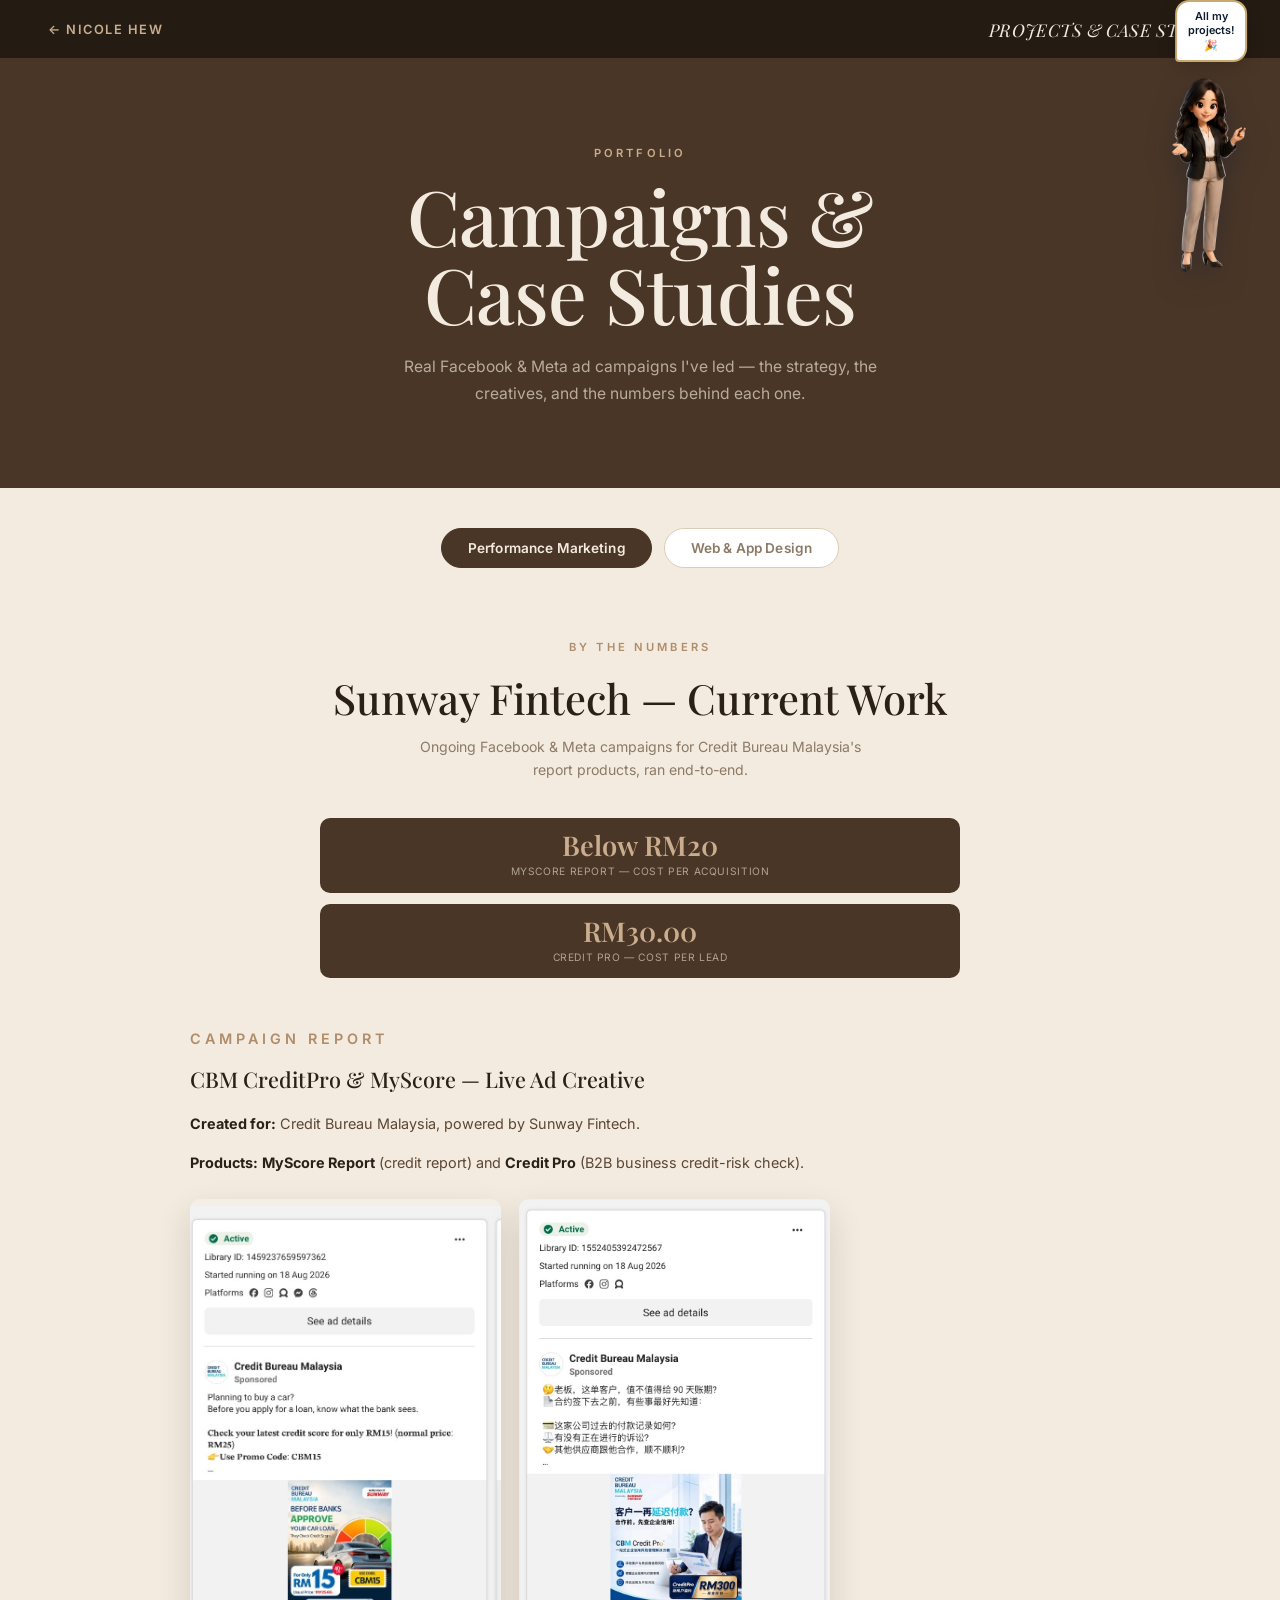
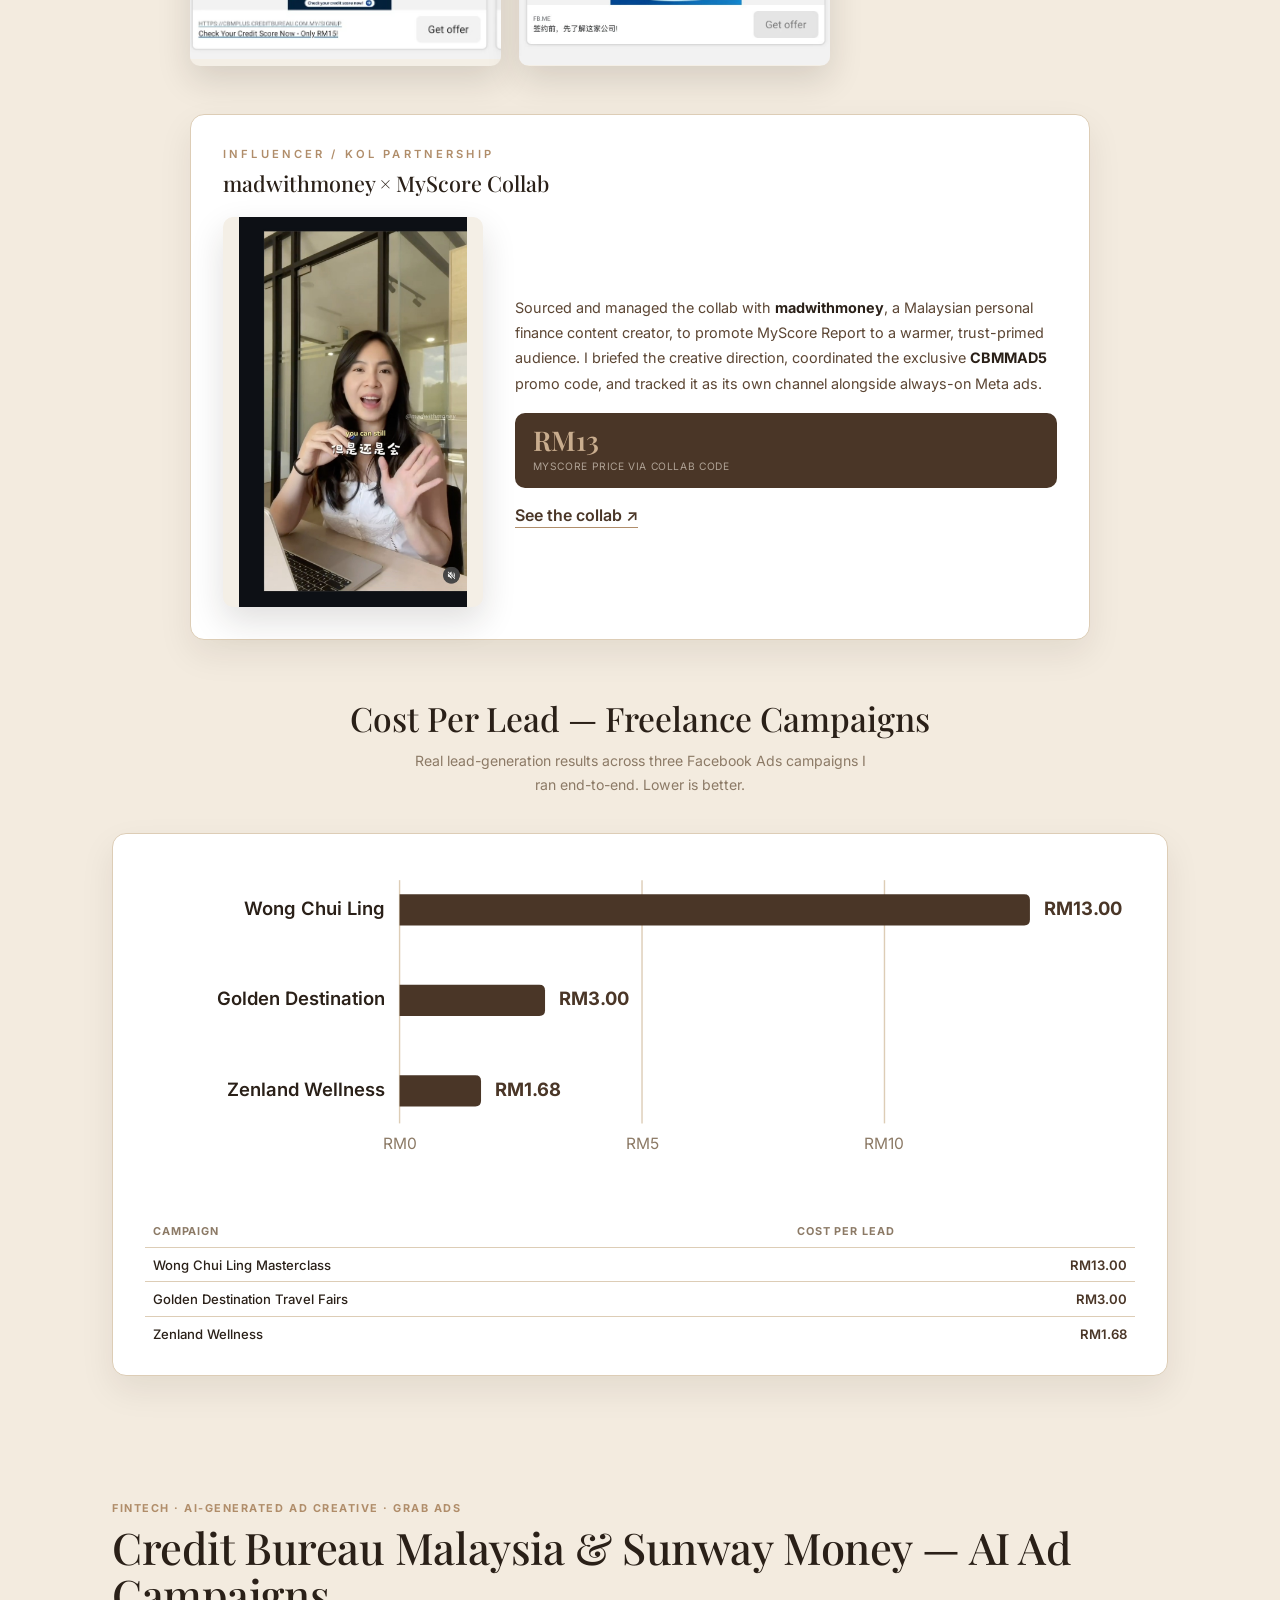
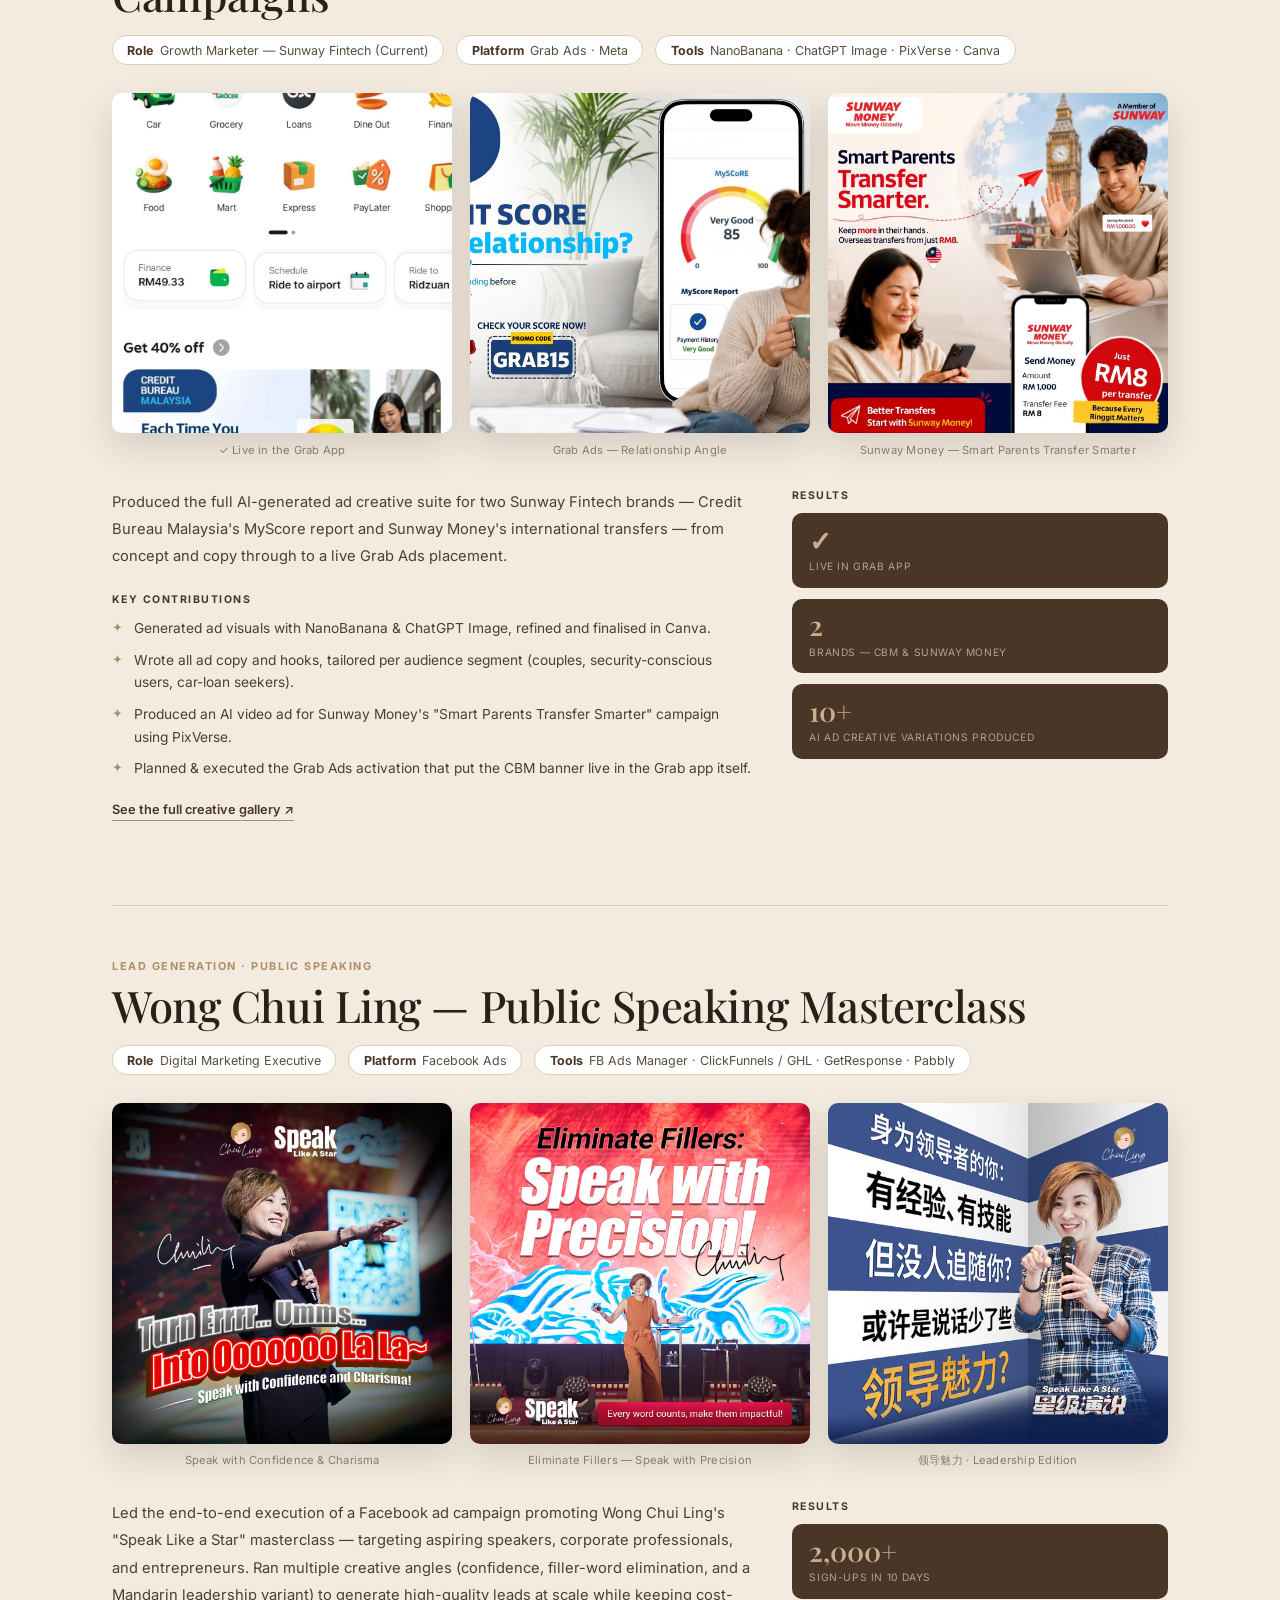
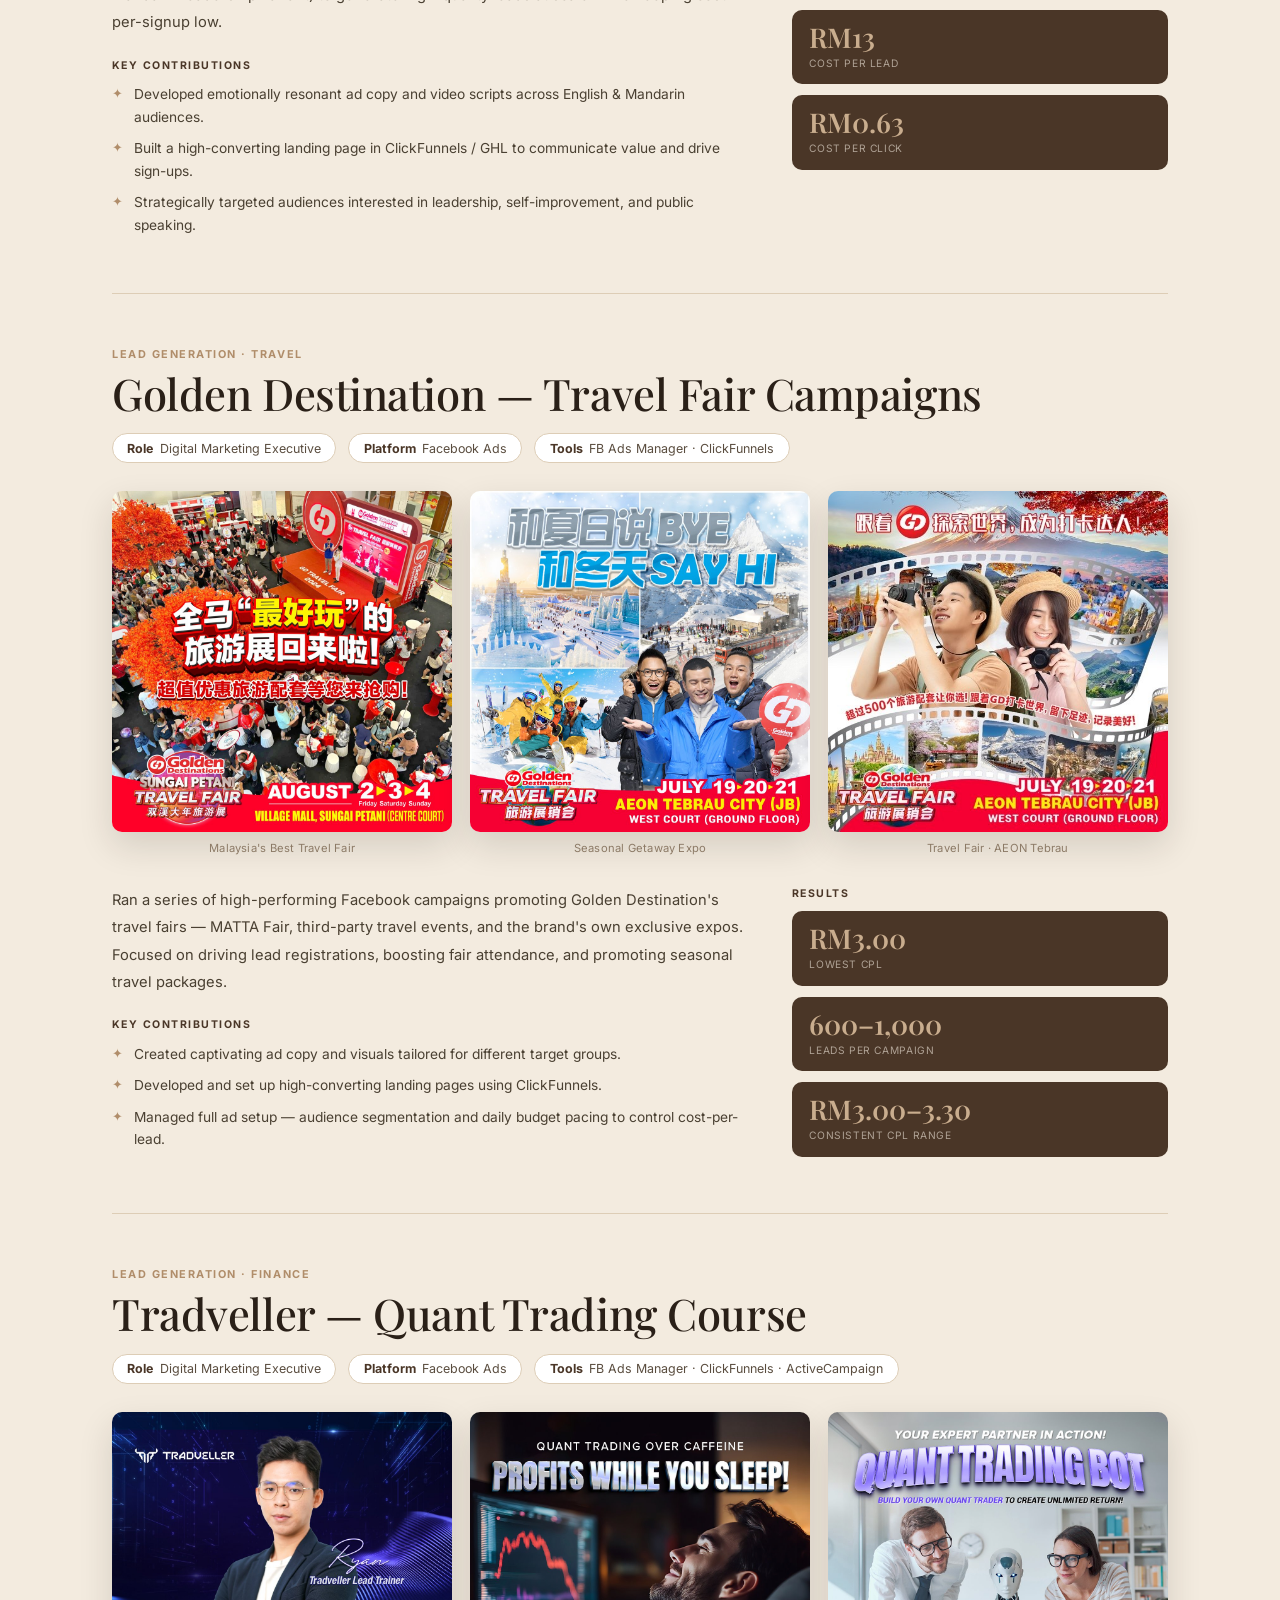
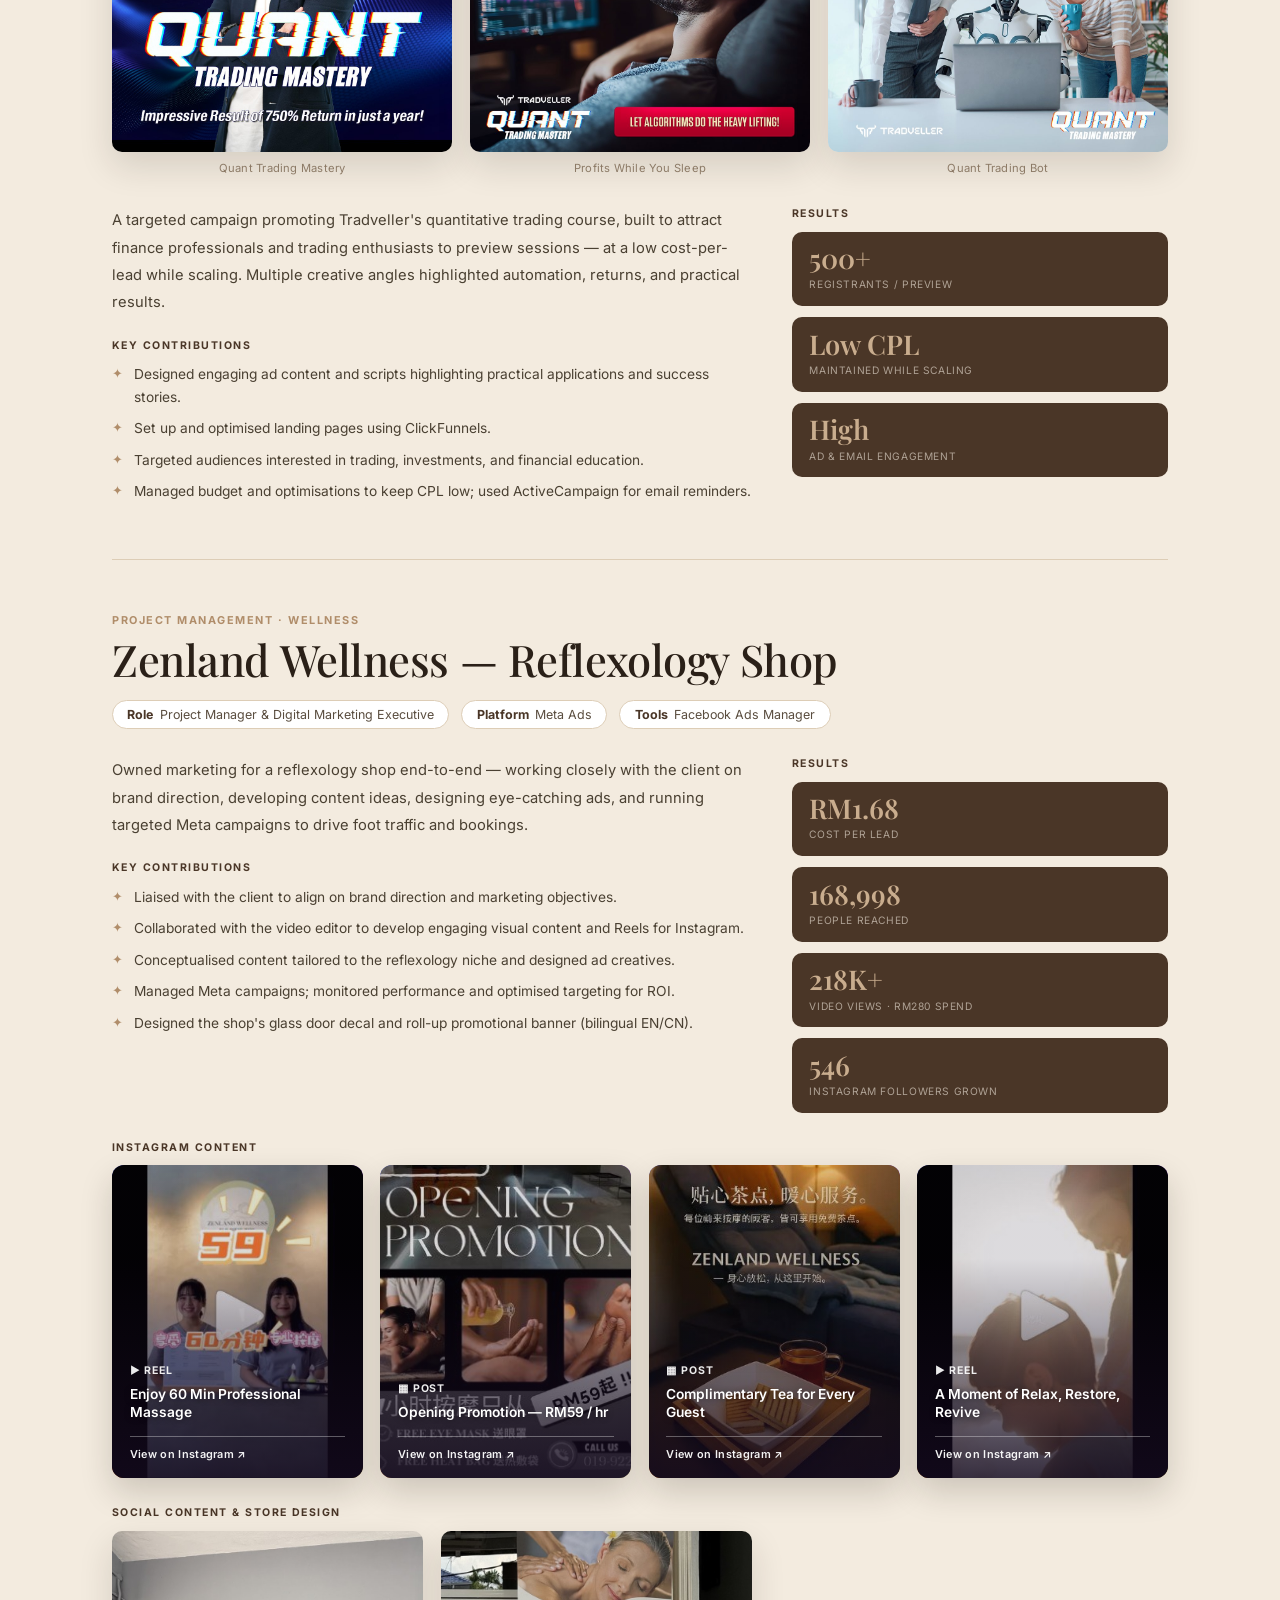
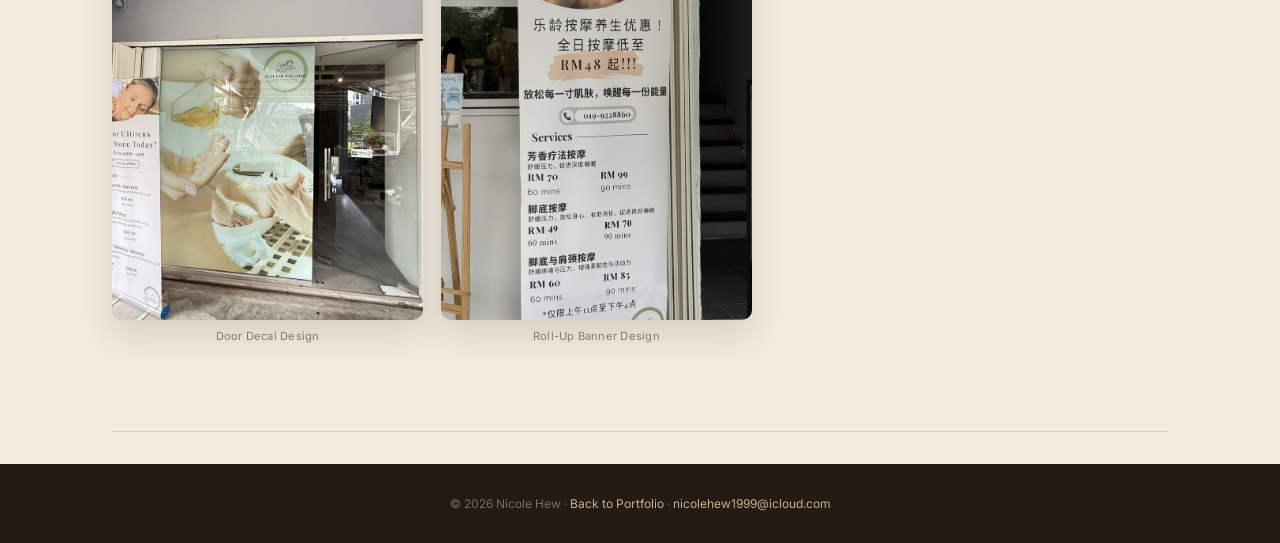
==== commit 272850cc: "Use real Instagram screenshot for KOL collab, trim to single reel link" ====
--- a/projects.html
+++ b/projects.html
@@ -61,7 +61,7 @@
         <p class="eyebrow">Influencer / KOL Partnership</p>
         <h4>madwithmoney × MyScore Collab</h4>
         <div class="kol-content">
-          <img src="img/ad-madwithmoney.jpg" alt="madwithmoney × Credit Bureau Malaysia influencer collab ad — MyScore RM13 with promo code CBMMAD5" loading="lazy" />
+          <img src="img/kol-madwithmoney-ig.jpg" alt="Instagram reel by madwithmoney (madeleinelearns) × Credit Bureau Malaysia — MyScore RM13 with promo code CBMMAD5" loading="lazy" />
           <div class="kol-copy">
             <p>Sourced and managed the collab with <b>madwithmoney</b>, a Malaysian personal finance content creator, to promote MyScore Report to a warmer, trust-primed audience. I briefed the creative direction, coordinated the exclusive <b>CBMMAD5</b> promo code, and tracked it as its own channel alongside always-on Meta ads.</p>
             <div class="cs-results perf-stats kol-stats">
@@ -69,7 +69,6 @@
             </div>
             <div class="collab-links">
               <a href="https://www.instagram.com/reel/Db5hLTIgoJ-/" target="_blank" rel="noopener">See the collab ↗</a>
-              <a href="https://www.instagram.com/reel/DVFg_DxjptF/" target="_blank" rel="noopener">See the collab ↗</a>
             </div>
           </div>
         </div>
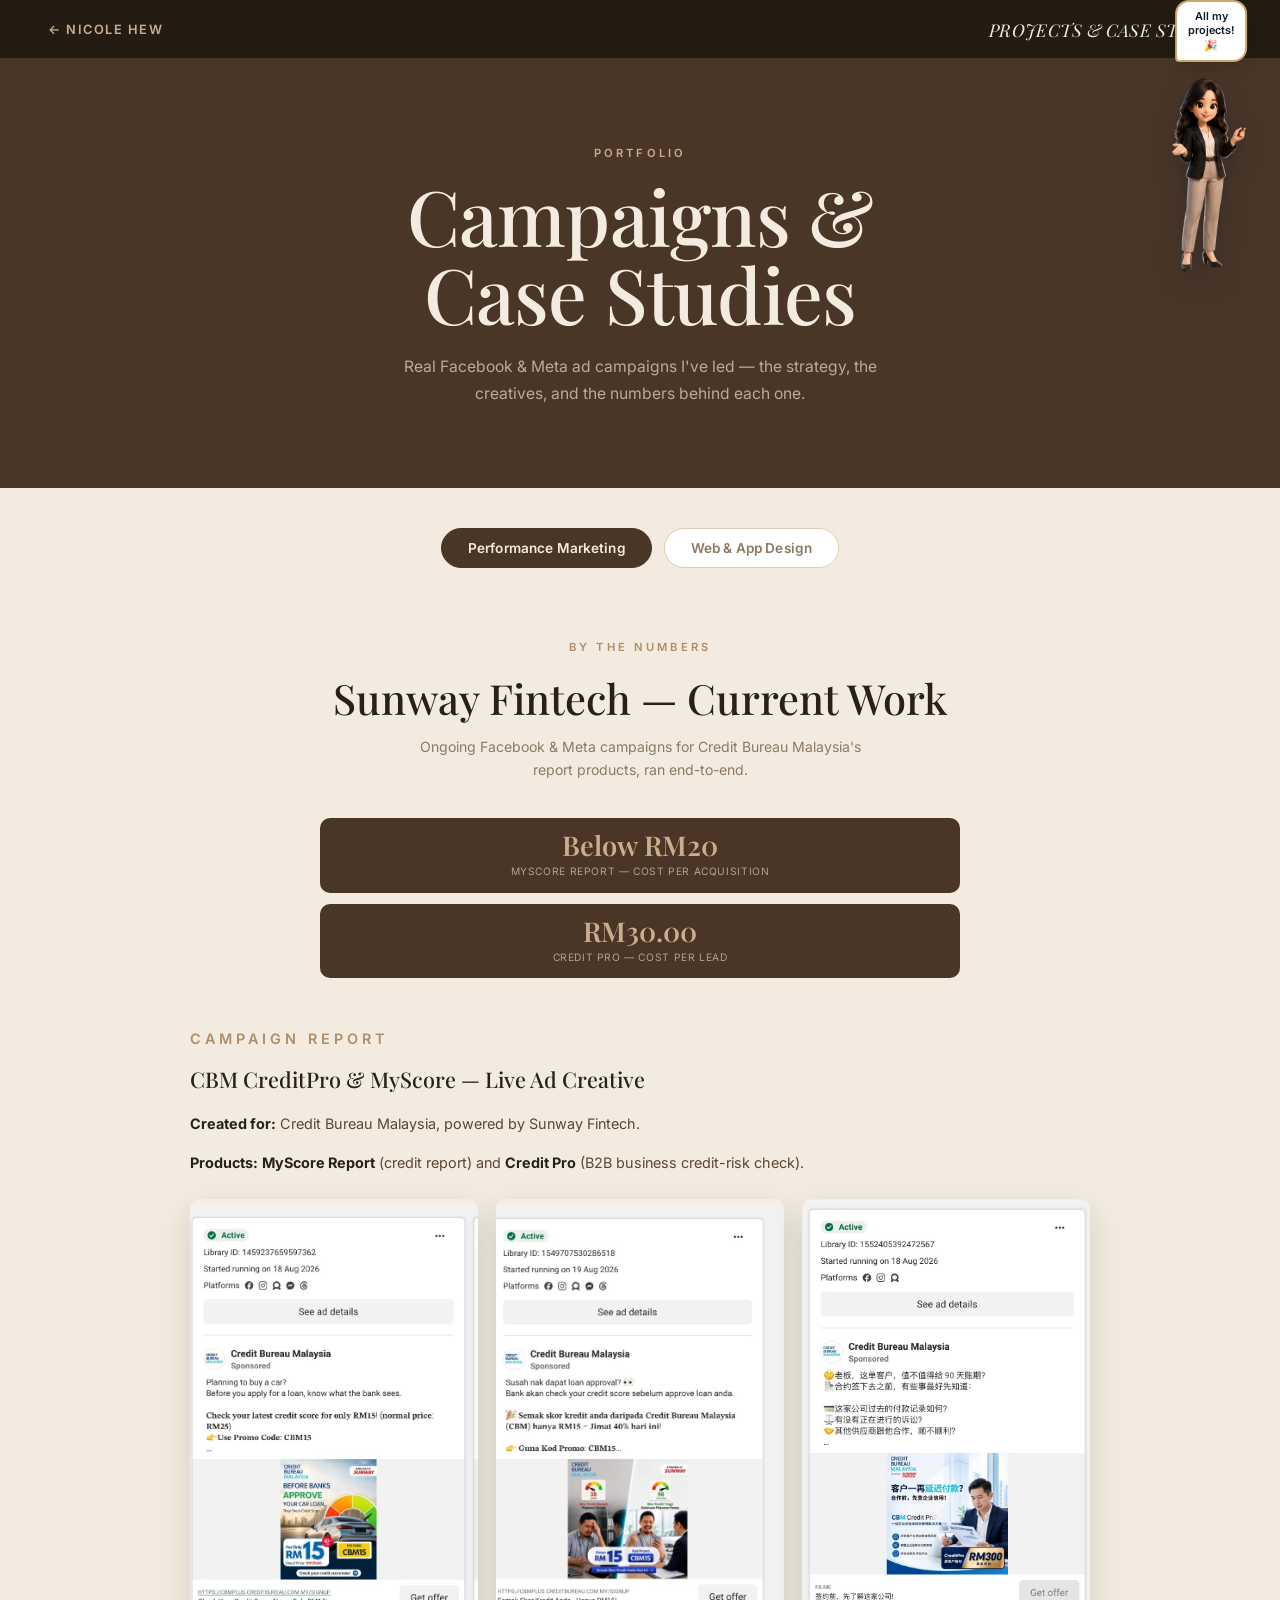
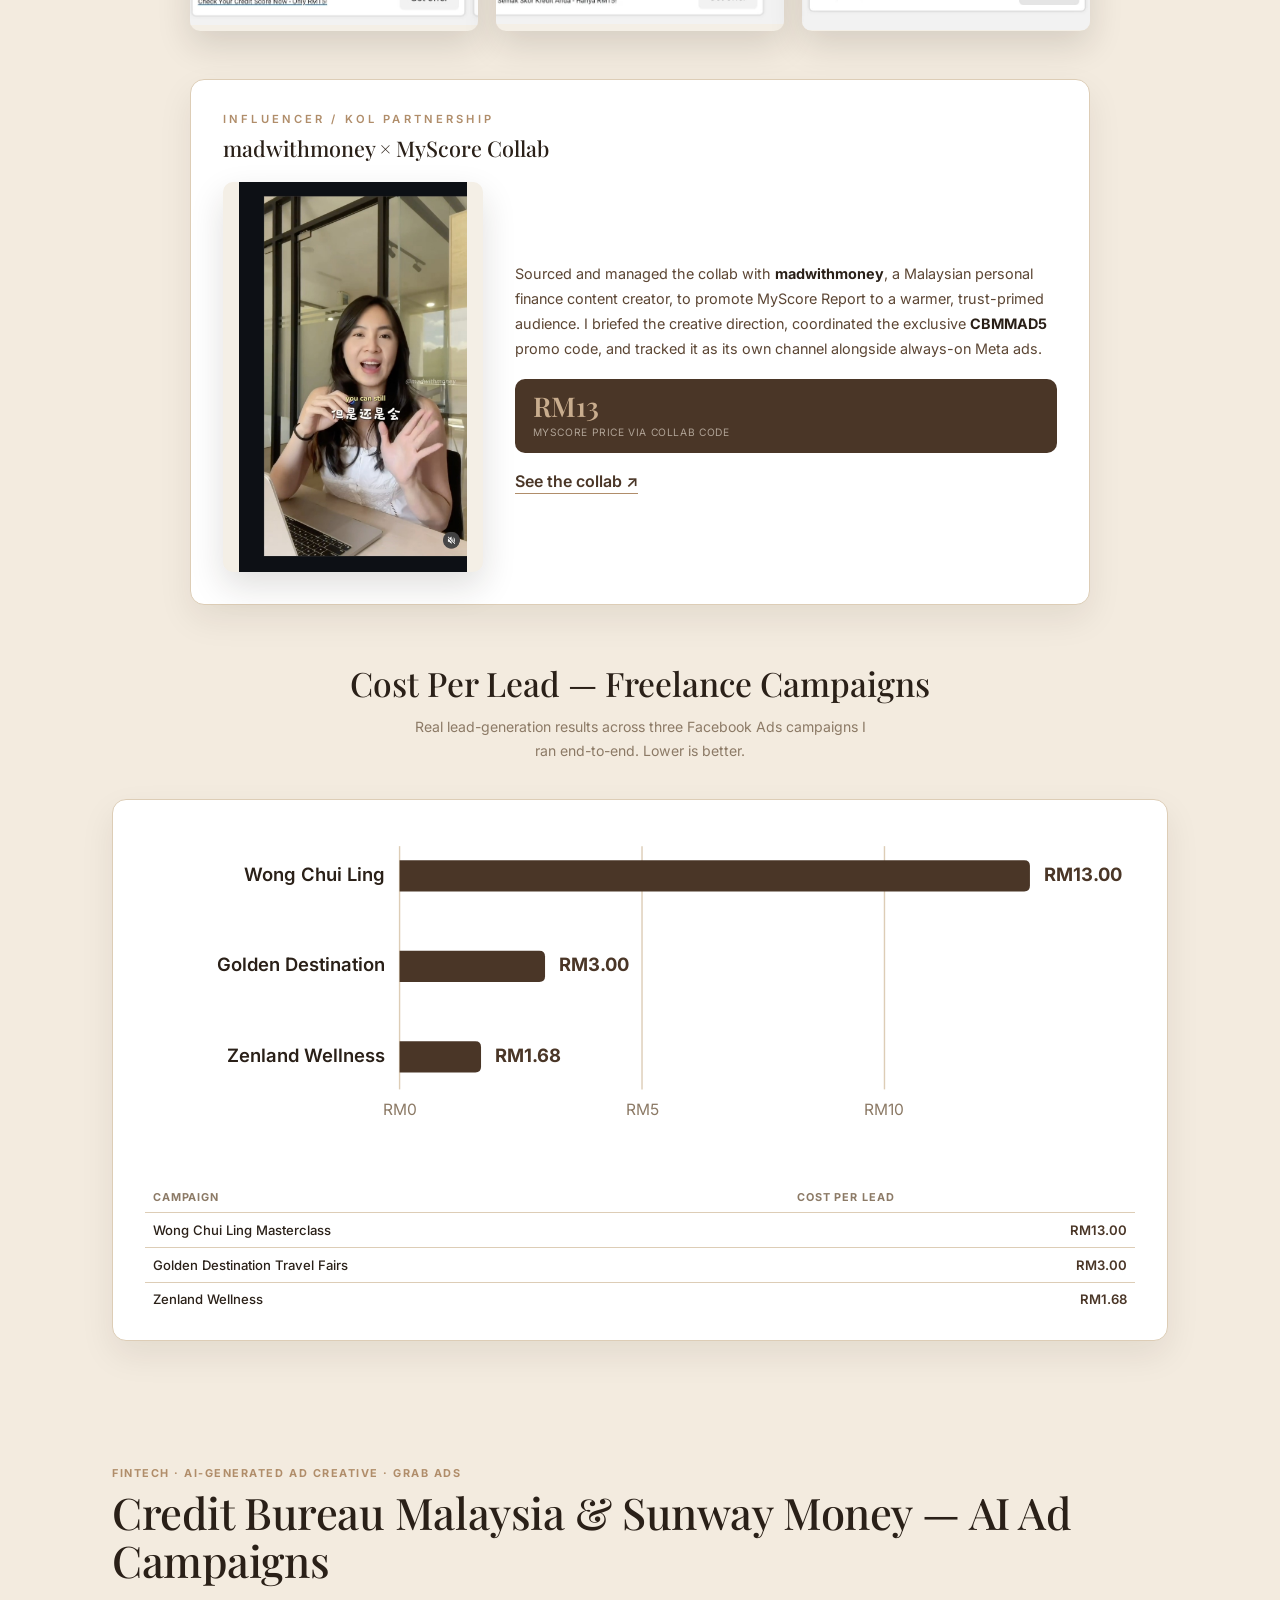
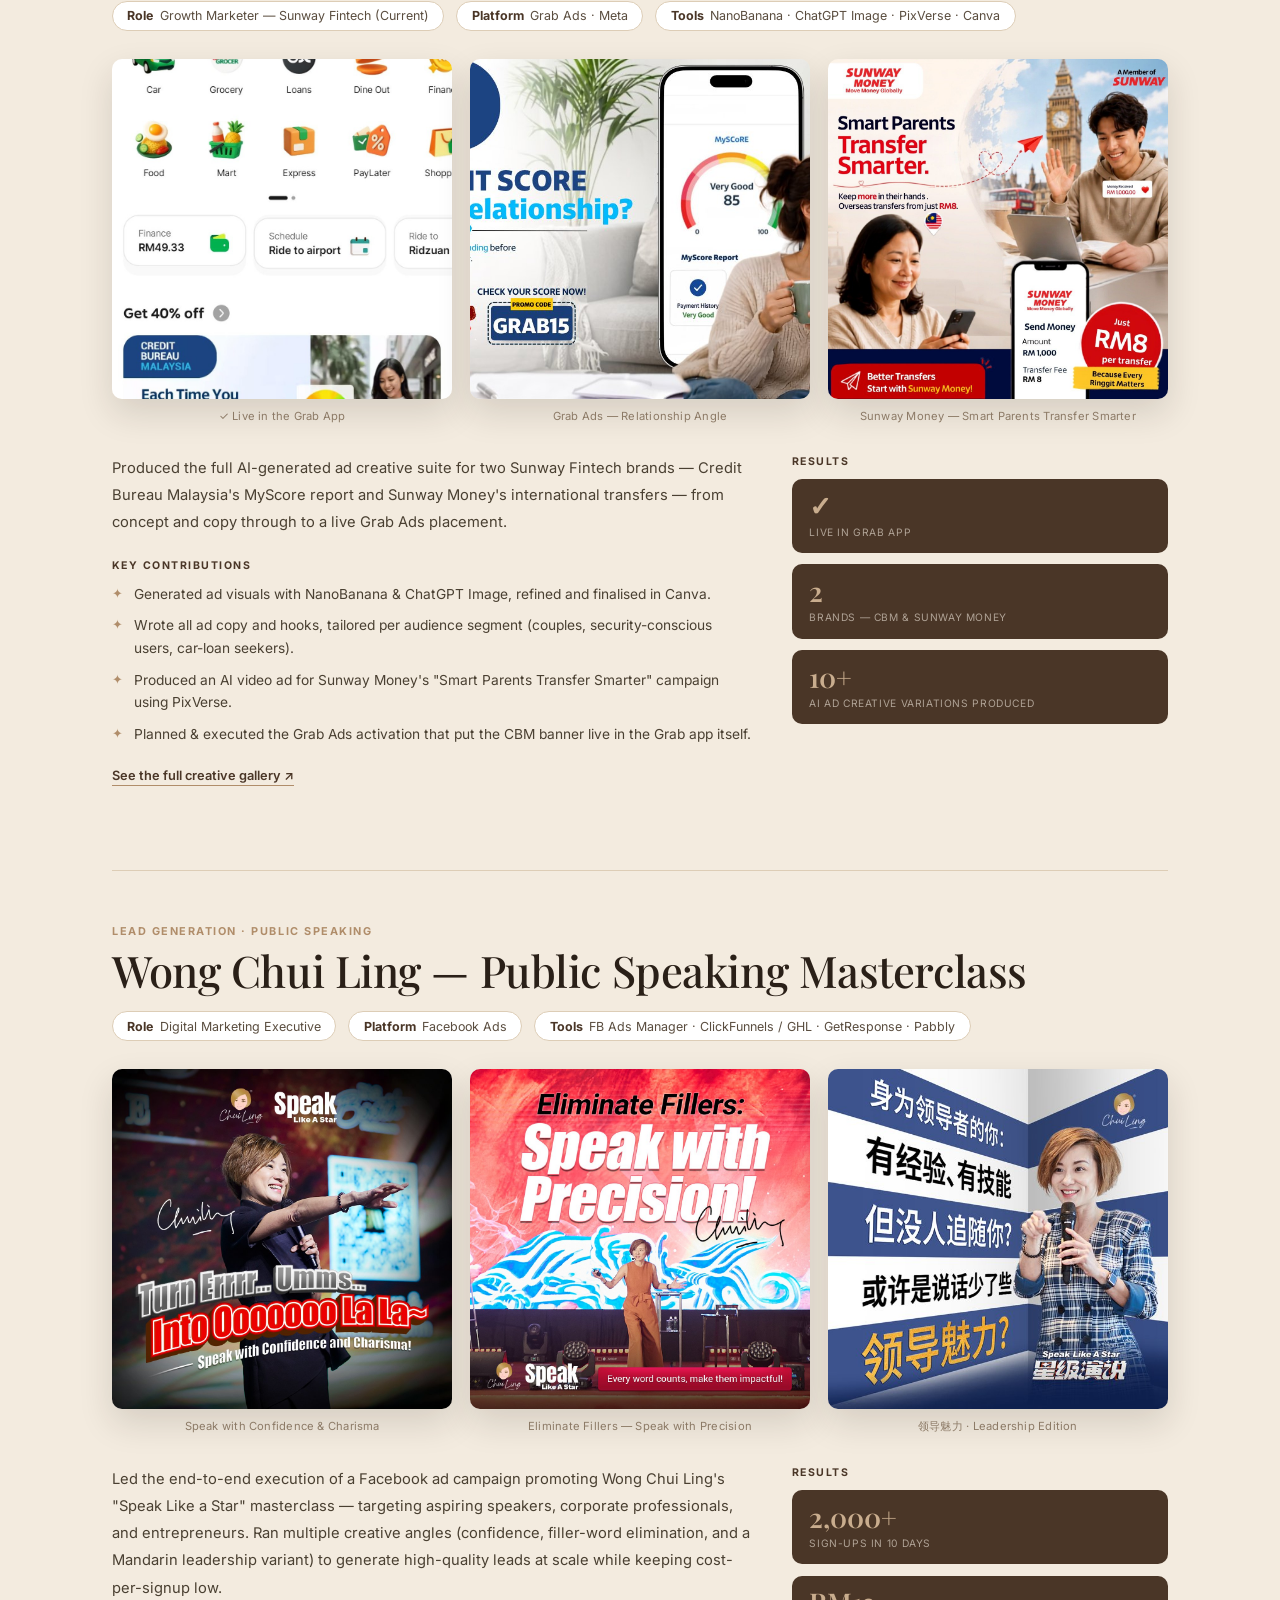
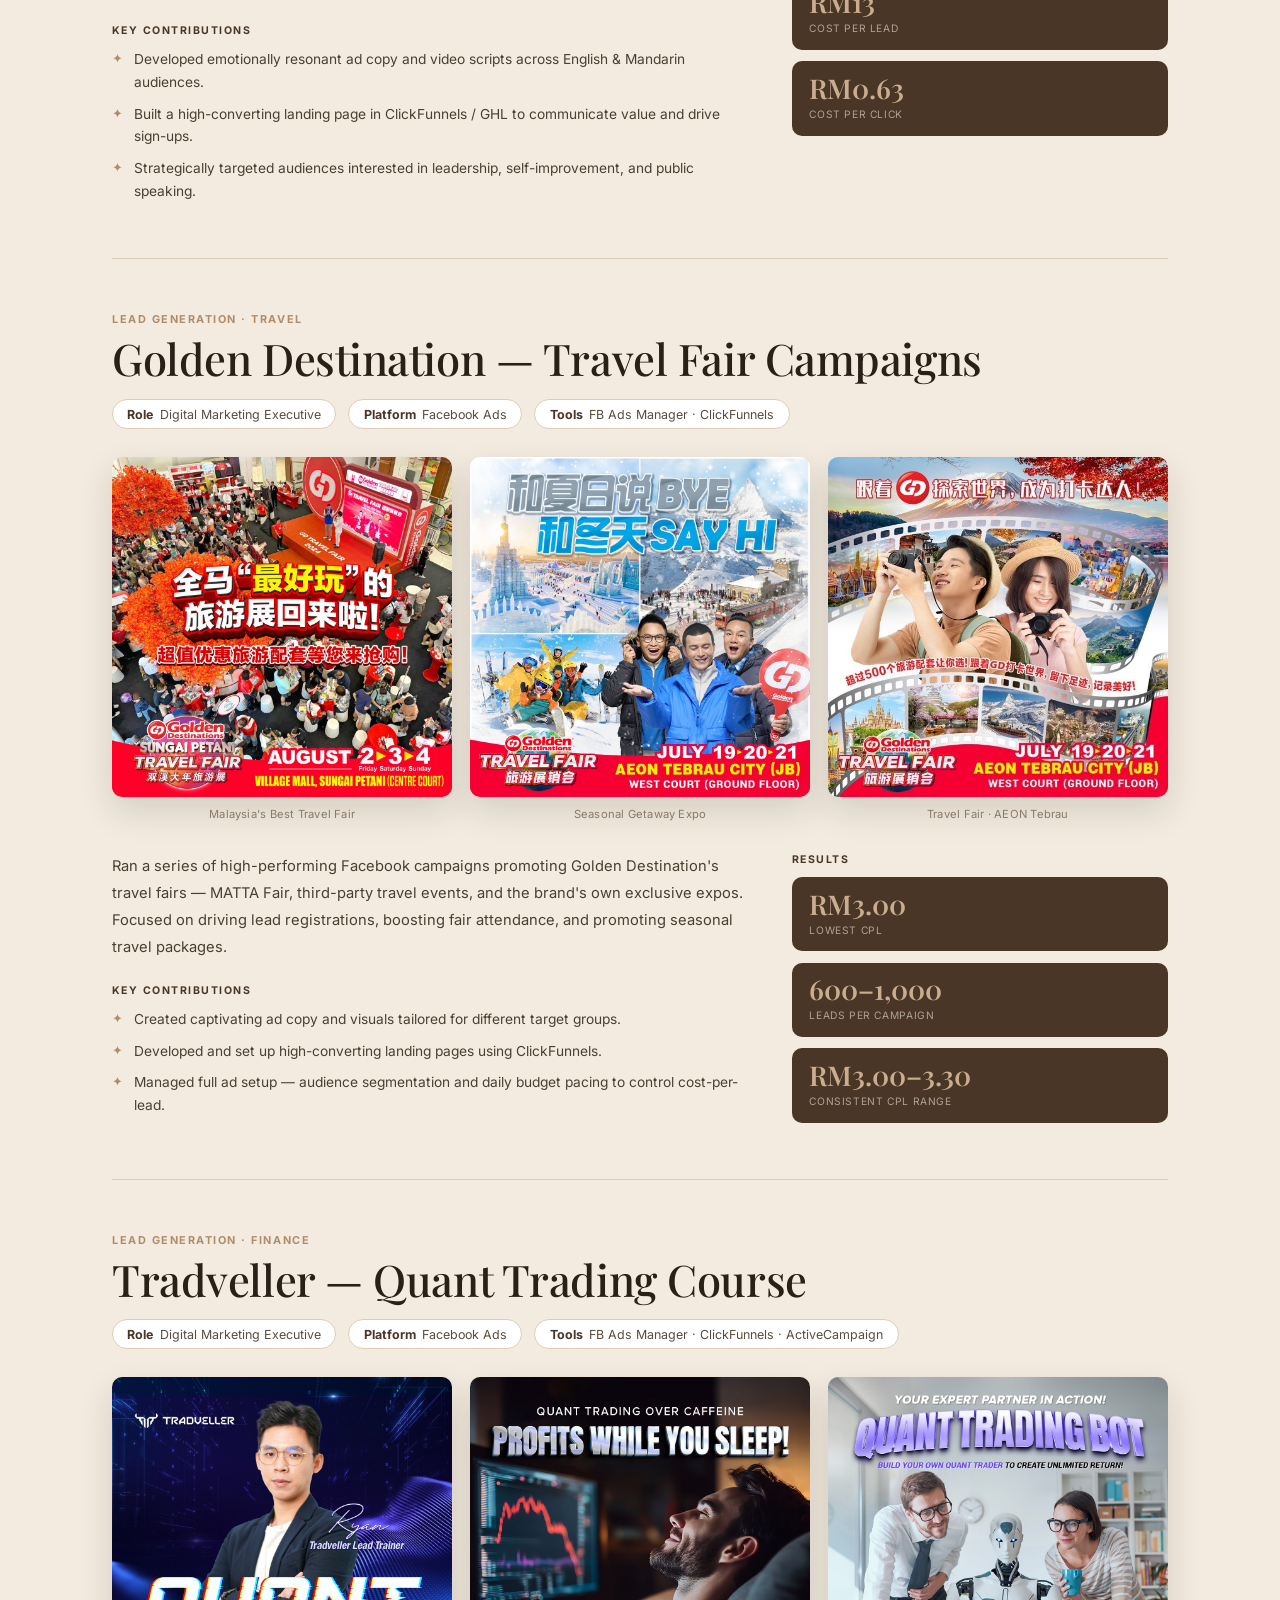
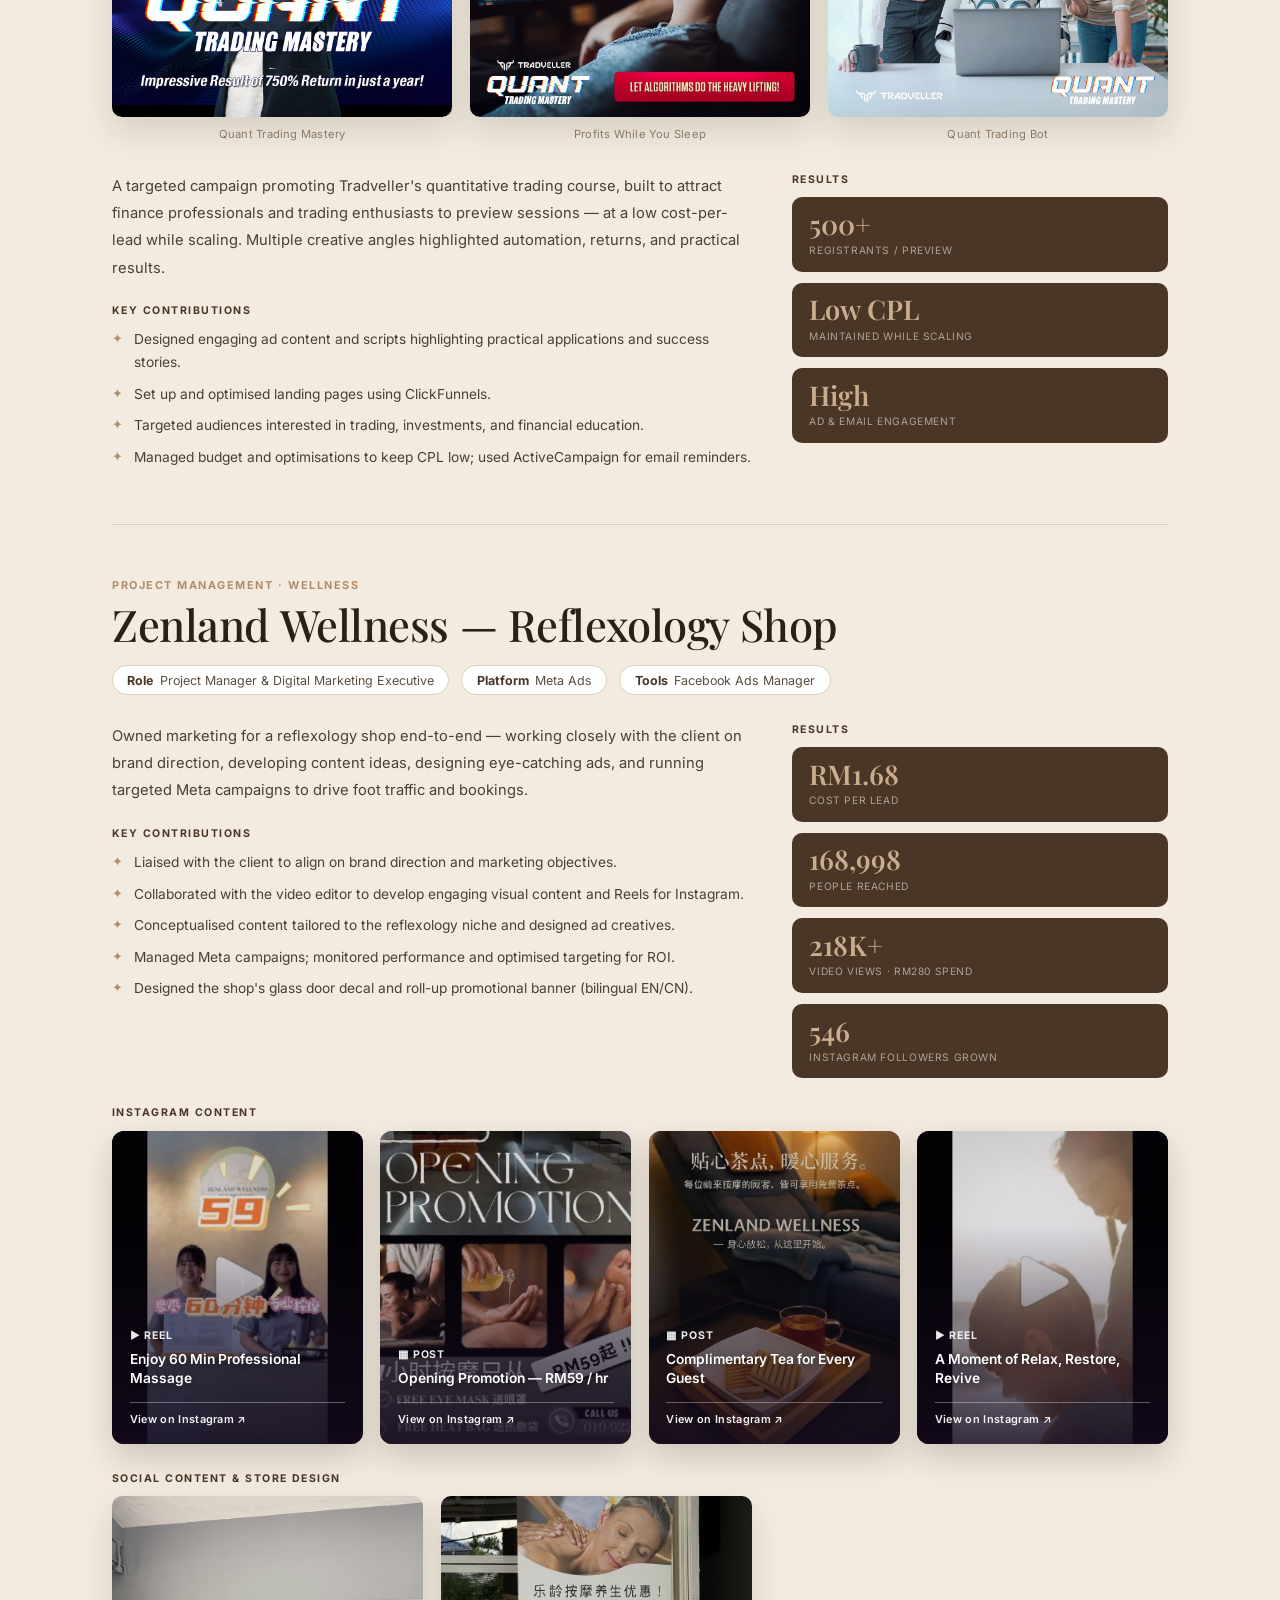
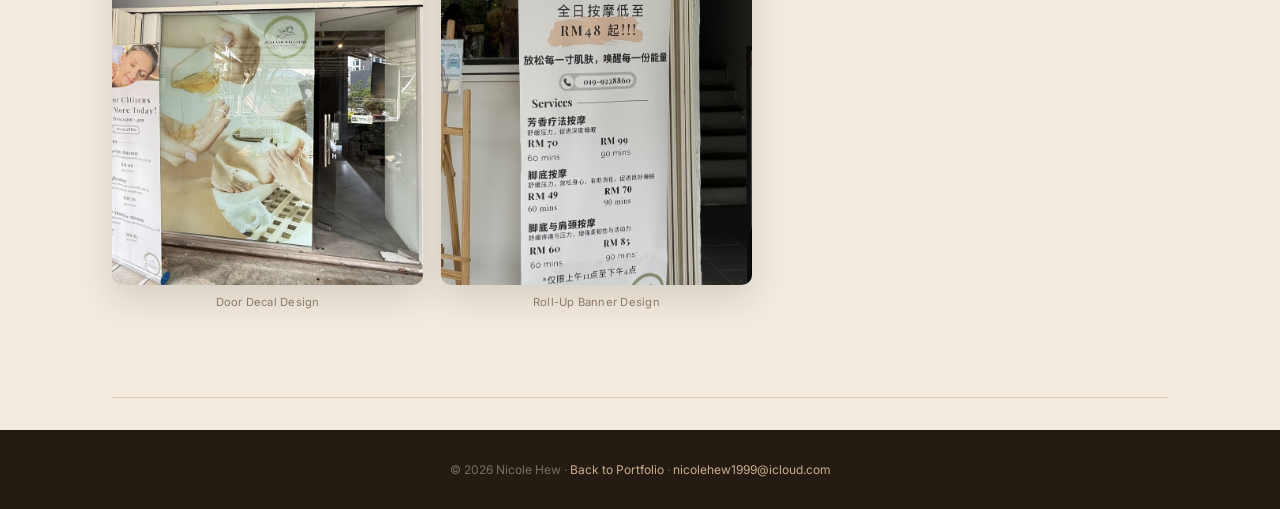
==== commit 3a20254c: "Add third ad creative (Bahasa Malaysia MyScore variant) to CBM campaign report" ====
--- a/projects.html
+++ b/projects.html
@@ -6,7 +6,7 @@
   <title>Projects & Case Studies — Nicole Hew</title>
   <link rel="preconnect" href="https://fonts.googleapis.com" />
   <link href="https://fonts.googleapis.com/css2?family=Playfair+Display:ital,wght@0,400;0,500;0,600;1,400;1,500&family=Inter:wght@300;400;500;600;700&display=swap" rel="stylesheet" />
-  <link rel="stylesheet" href="projects.css?v=21" />
+  <link rel="stylesheet" href="projects.css?v=22" />
 </head>
 <body>
 
@@ -51,8 +51,9 @@
         <p><b>Created for:</b> Credit Bureau Malaysia, powered by Sunway Fintech.</p>
         <p><b>Products:</b> <b>MyScore Report</b> (credit report) and <b>Credit Pro</b> (B2B business credit-risk check).</p>
 
-        <div class="cs-gallery cols-2 ads">
+        <div class="cs-gallery cols-3 ads">
           <img src="img/ad-myscore.jpg" alt="MyScore Report ad — check your credit score for RM15 with promo code CBM15" loading="lazy" />
+          <img src="img/ad-myscore-bm.jpg" alt="MyScore Report ad in Bahasa Malaysia — Semak Skor Kredit Anda for RM15 with promo code CBM15" loading="lazy" />
           <img src="img/ad-creditpro.jpg" alt="Credit Pro ad — RM300 new-user cash rebate for business credit risk checks" loading="lazy" />
         </div>
       </div>
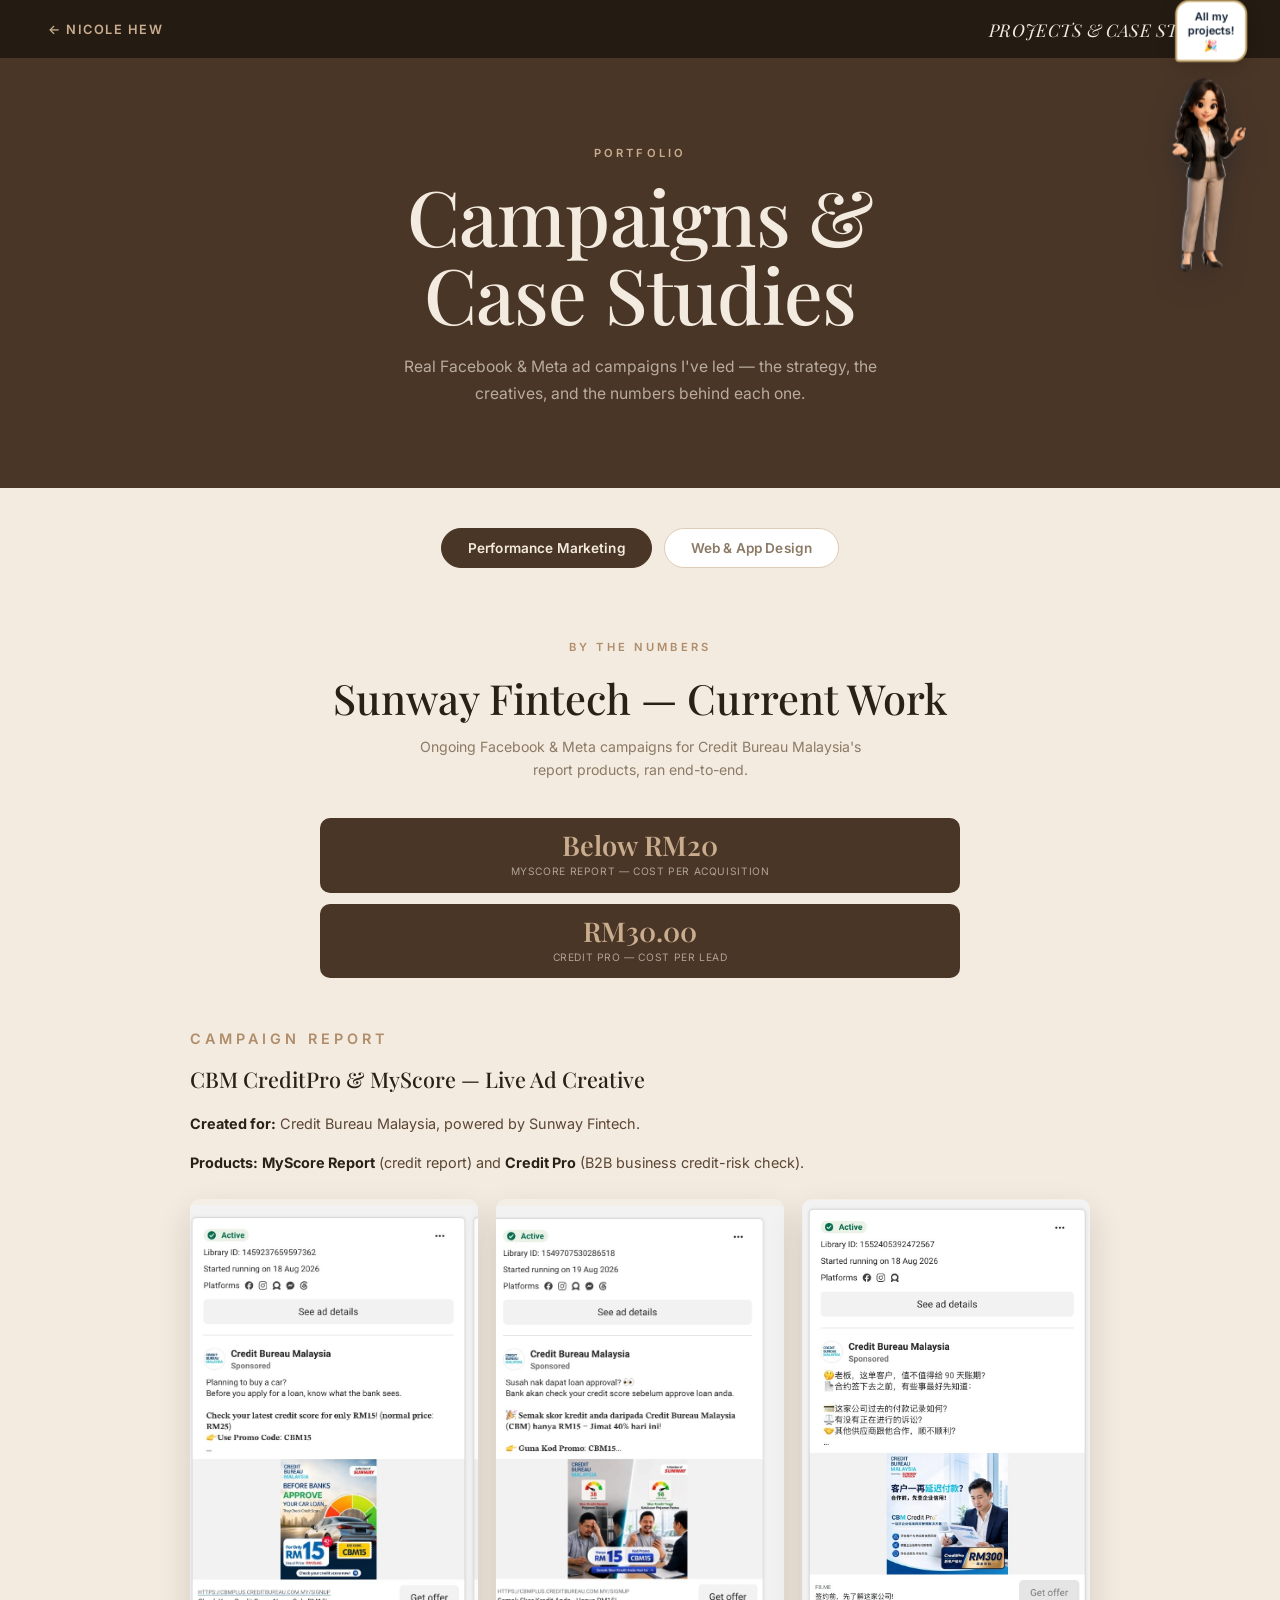
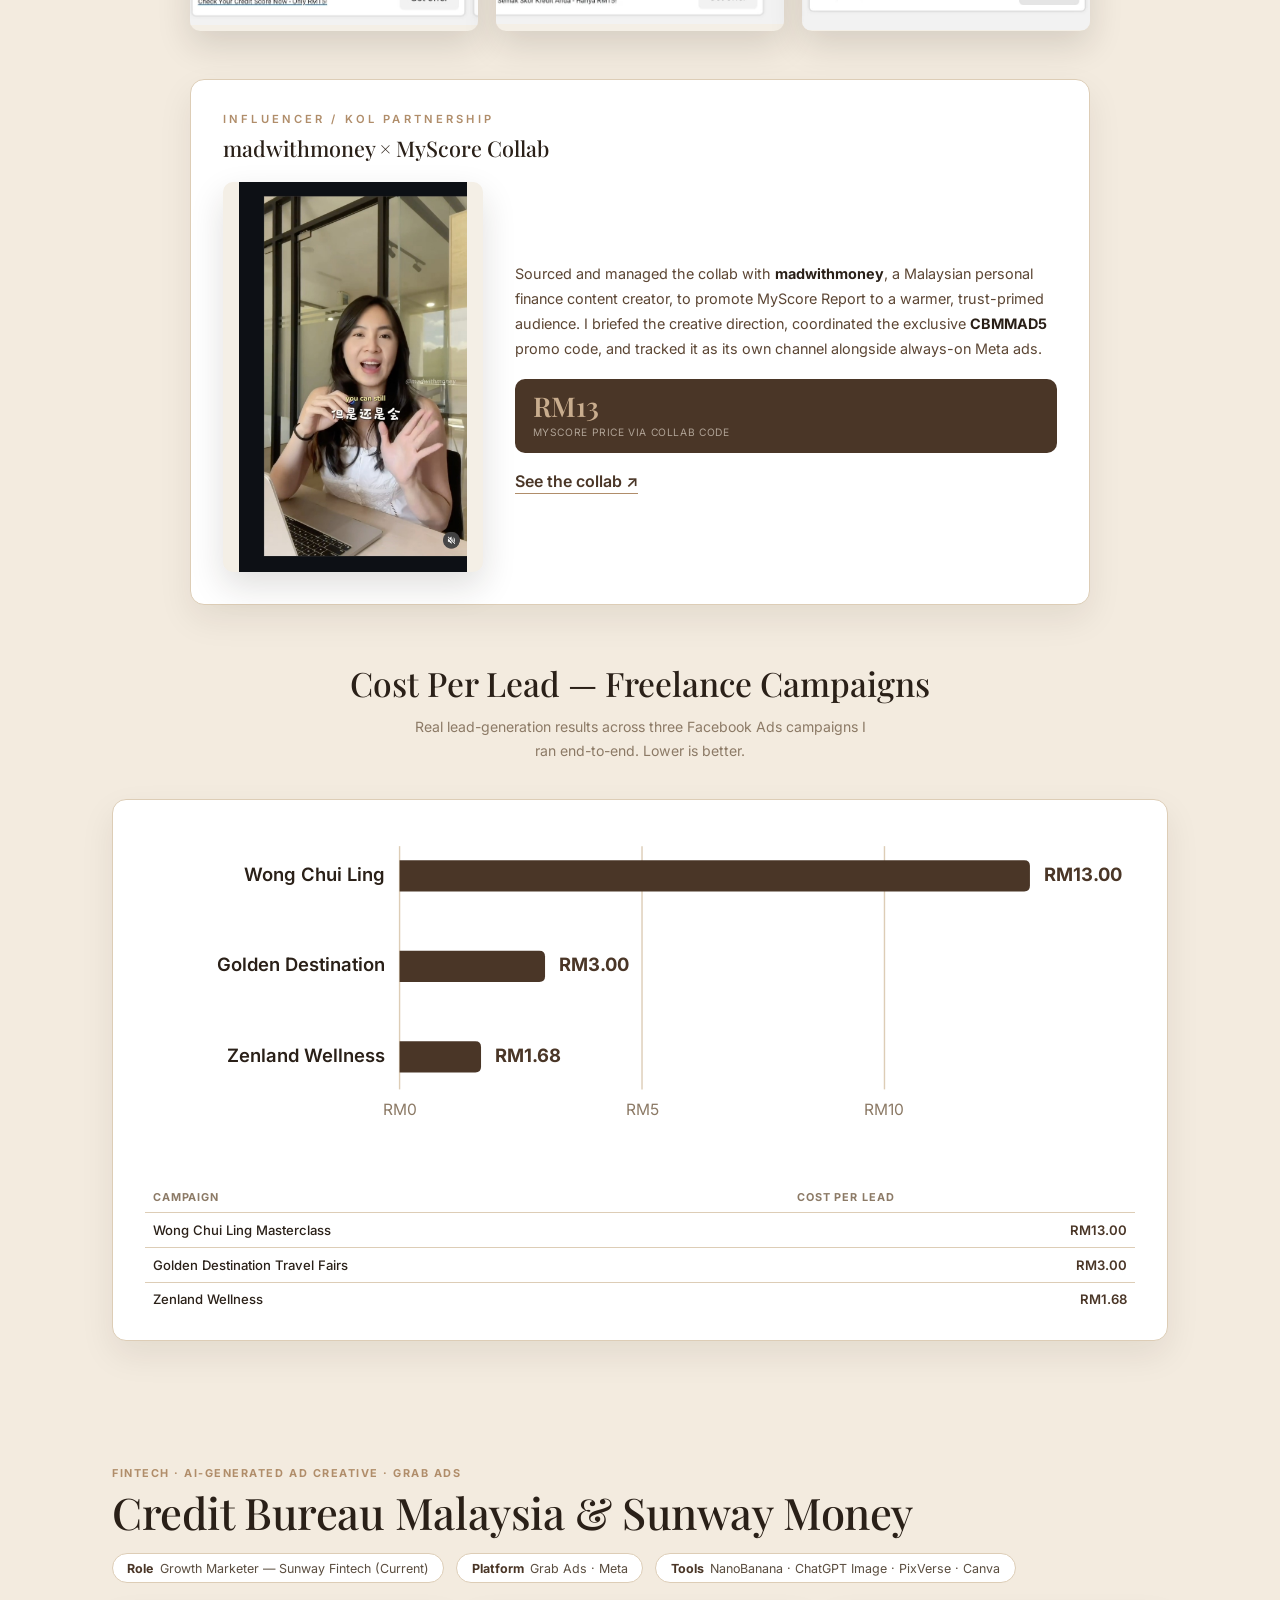
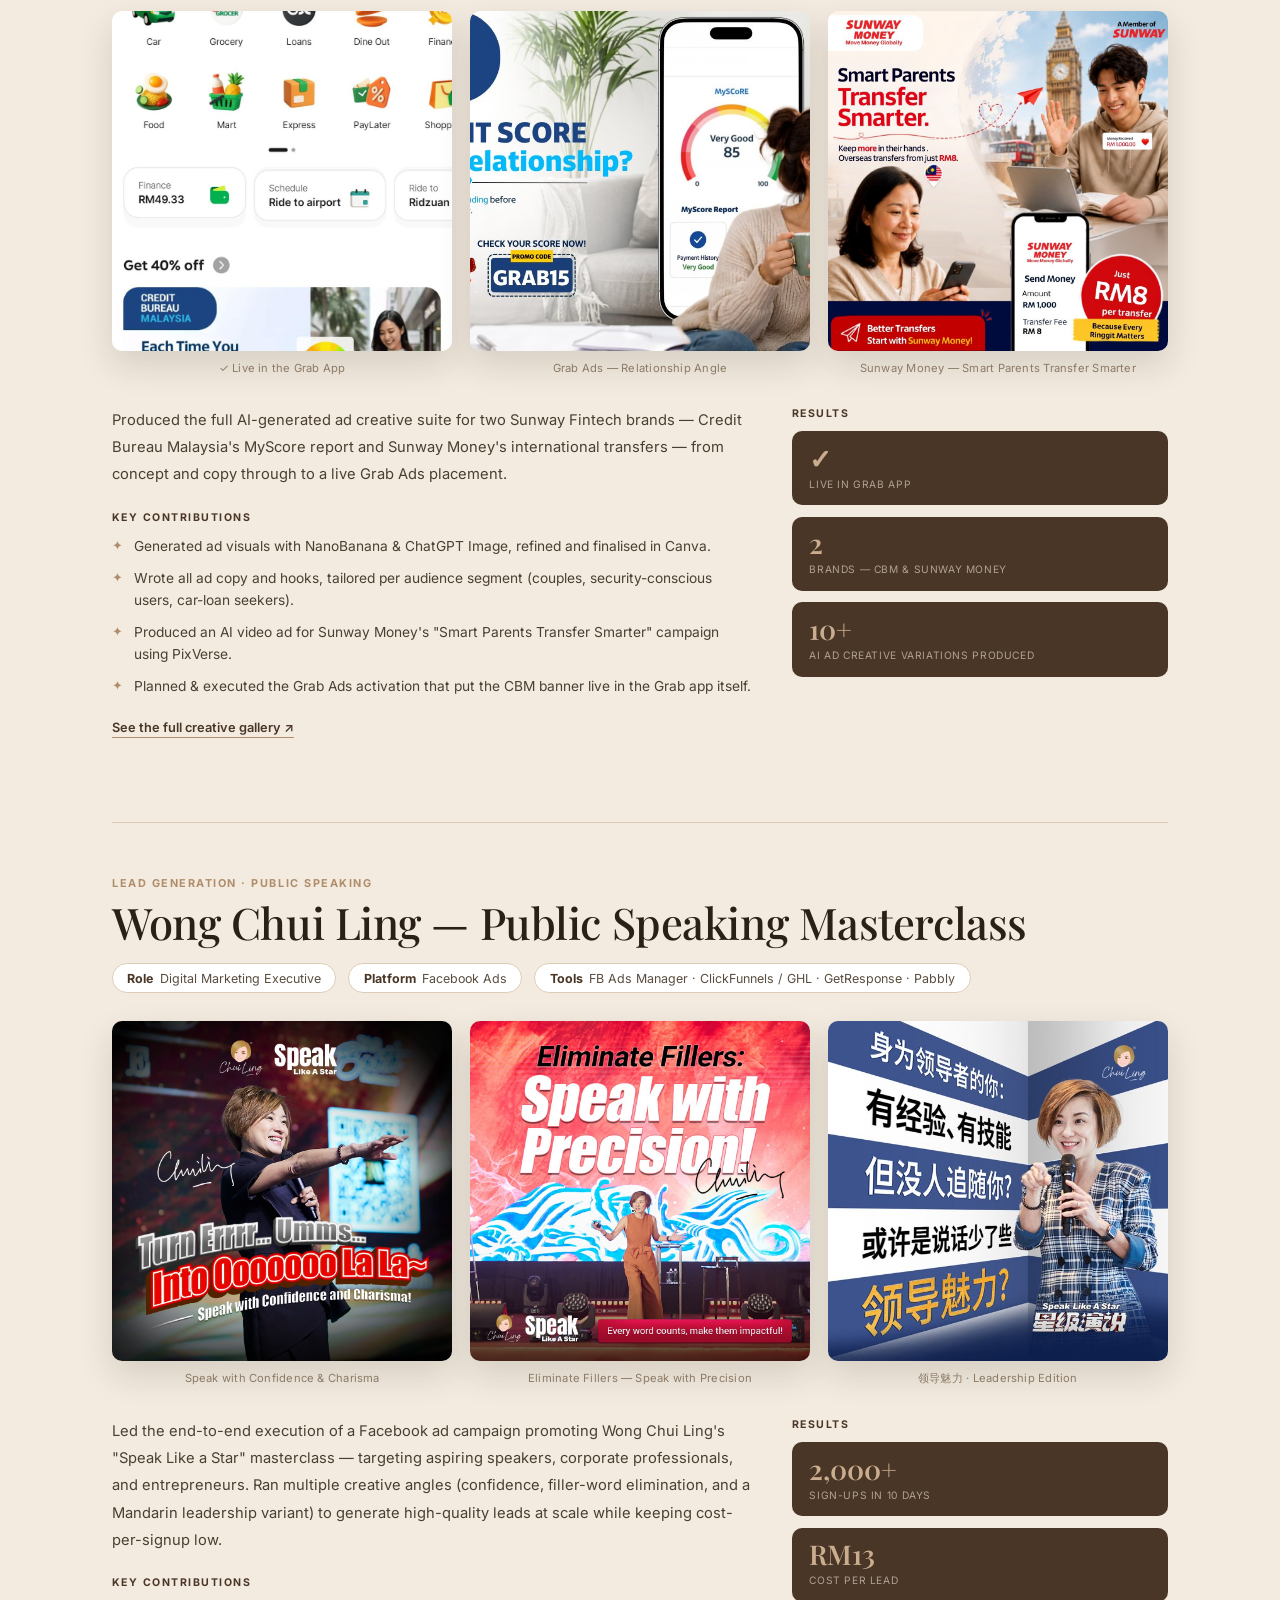
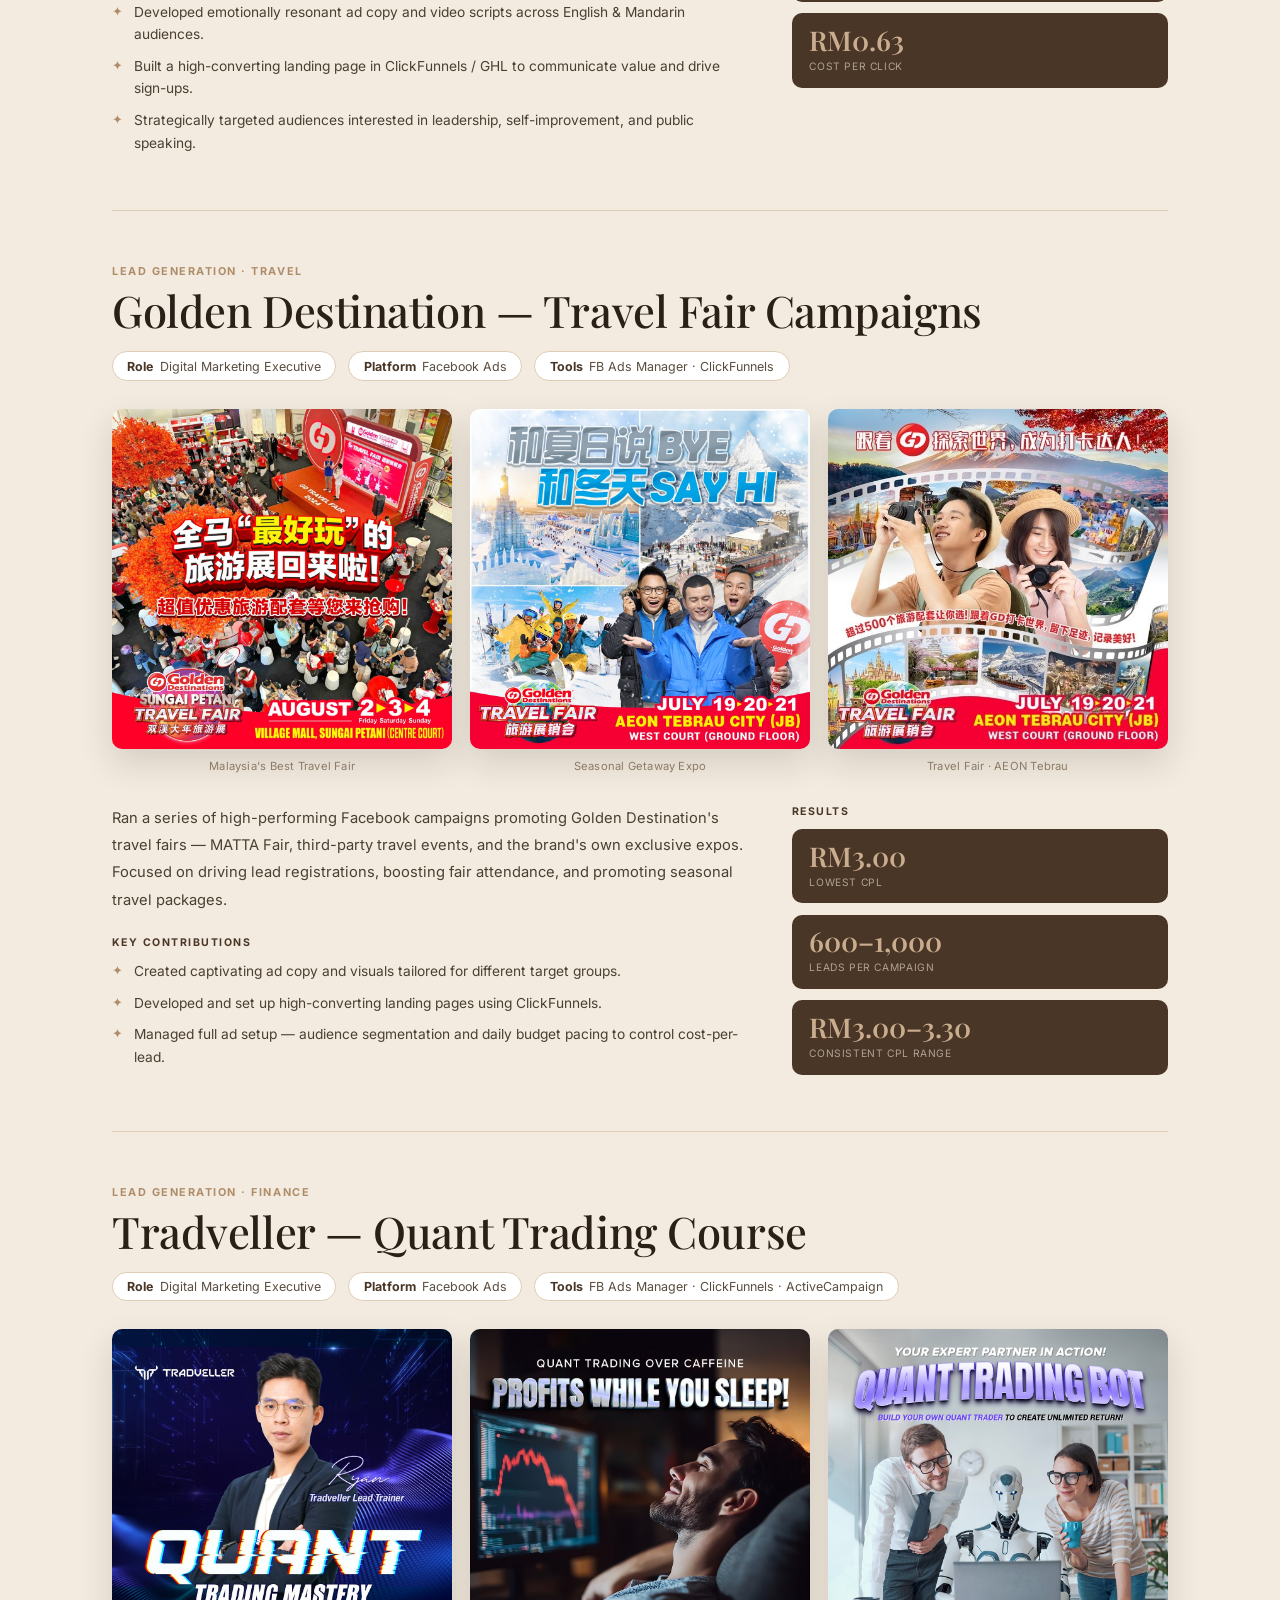
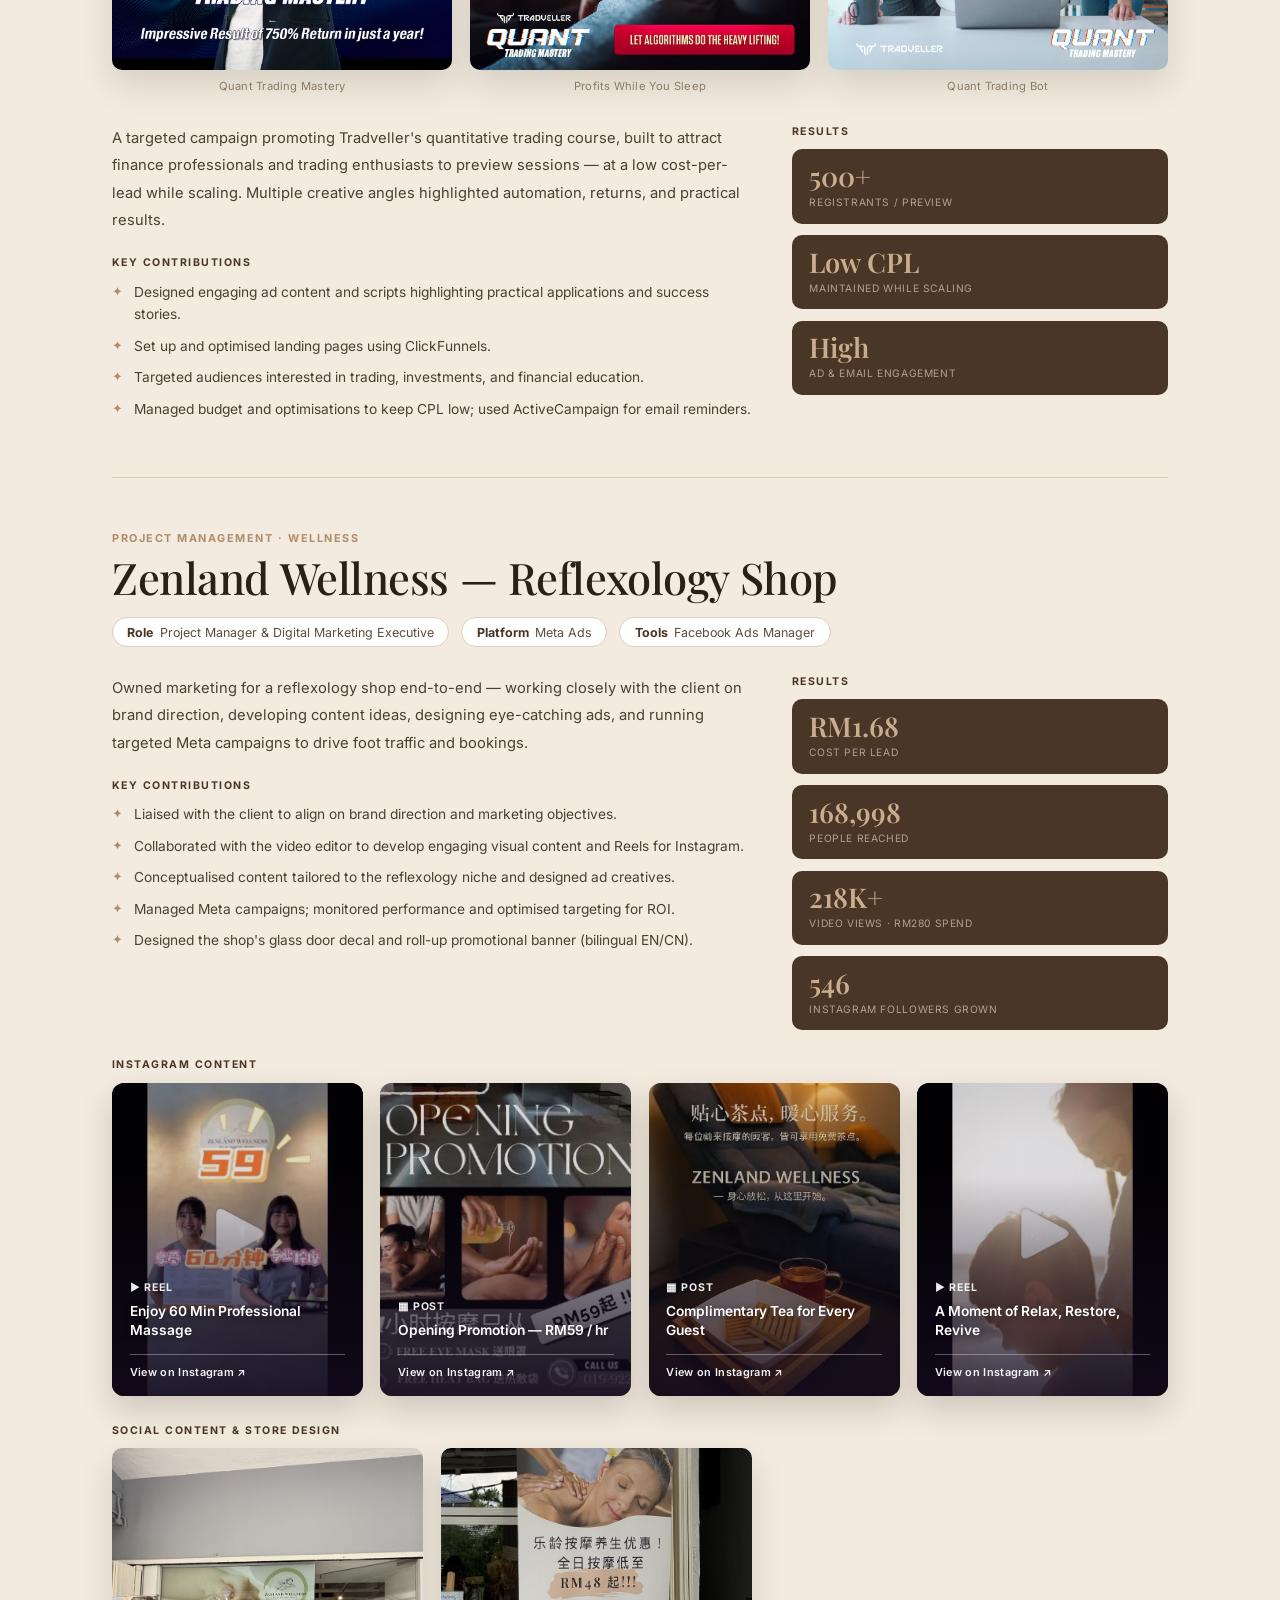
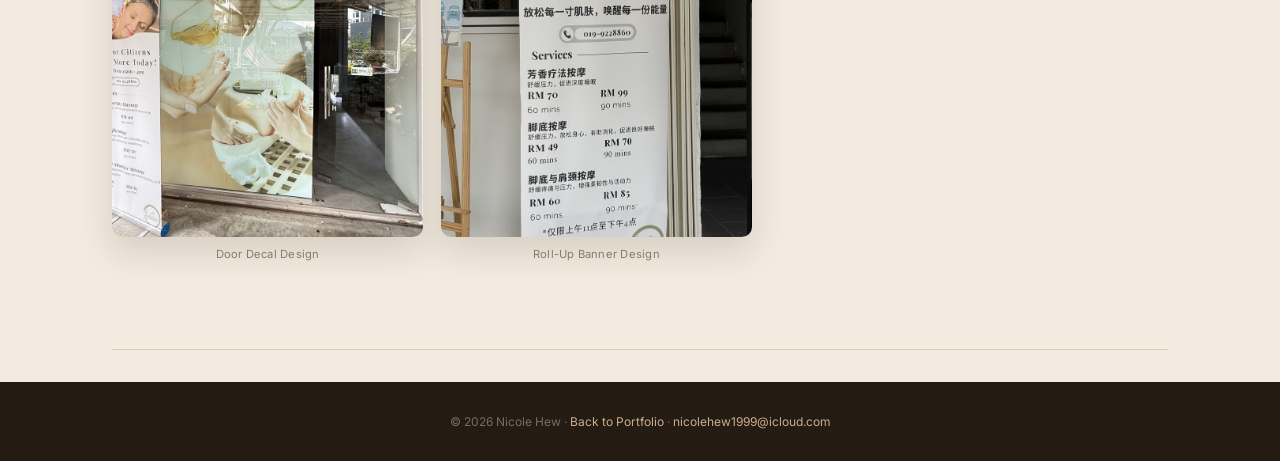
==== commit c0f85e1f: "Simplify CBM & Sunway Money case study heading" ====
--- a/projects.html
+++ b/projects.html
@@ -138,7 +138,7 @@
       <article class="cs" id="cbmsunway">
         <div class="cs-head">
           <span class="cs-cat">Fintech · AI-Generated Ad Creative · Grab Ads</span>
-          <h2>Credit Bureau Malaysia &amp; Sunway Money — AI Ad Campaigns</h2>
+          <h2>Credit Bureau Malaysia &amp; Sunway Money</h2>
           <div class="cs-meta-row">
             <span><b>Role</b> Growth Marketer — Sunway Fintech (Current)</span>
             <span><b>Platform</b> Grab Ads · Meta</span>
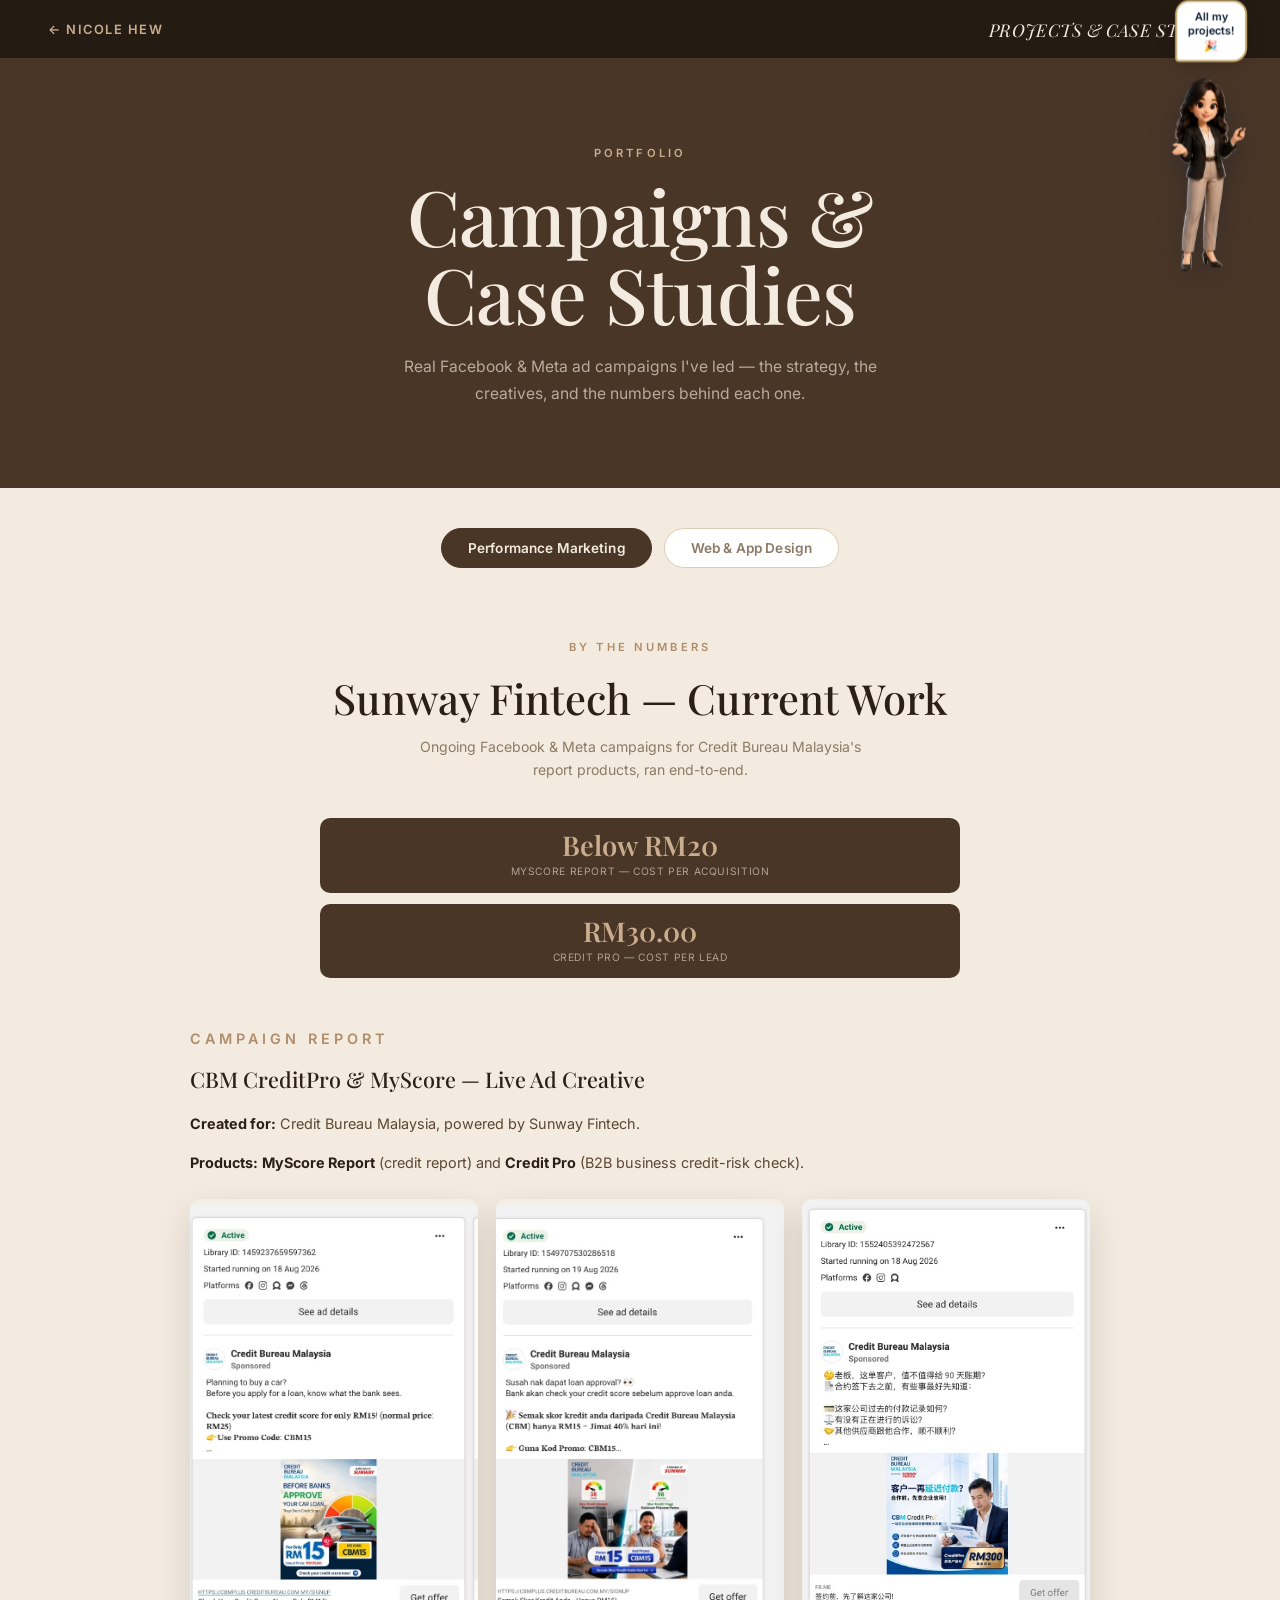
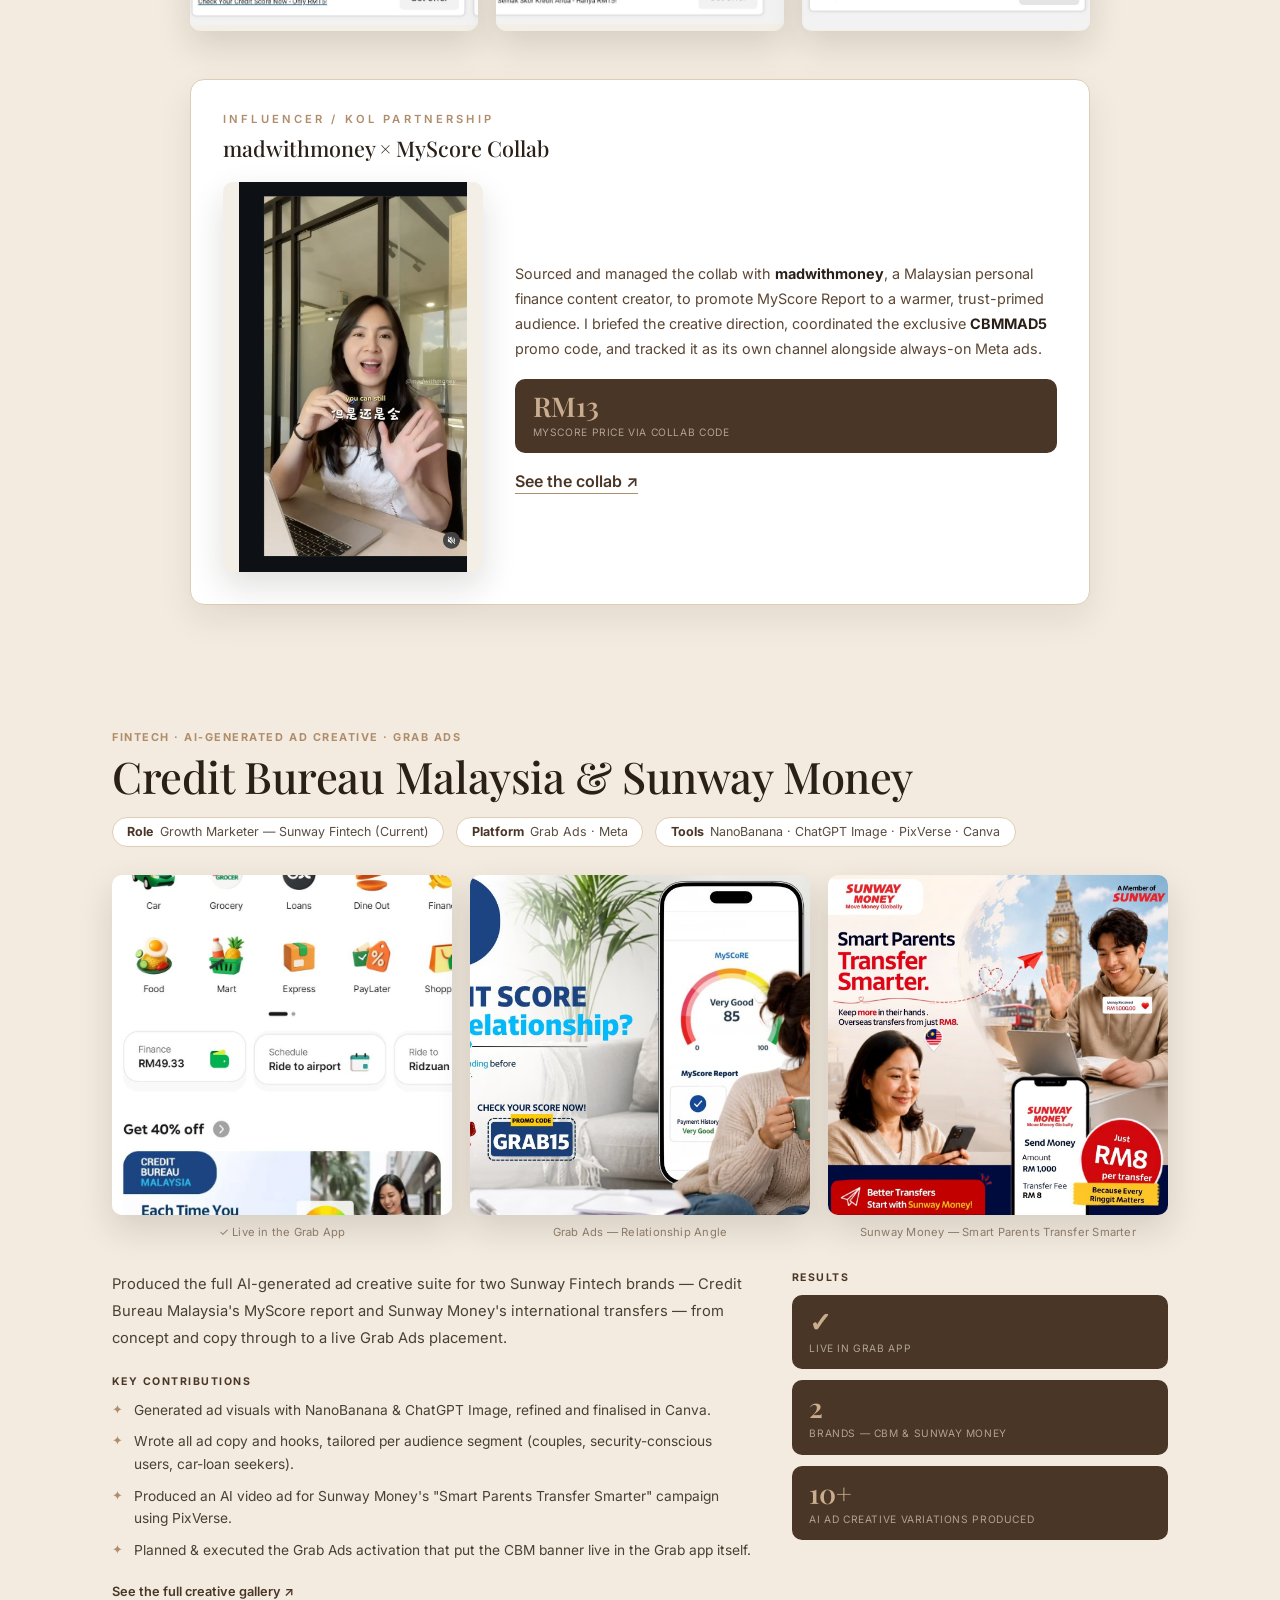
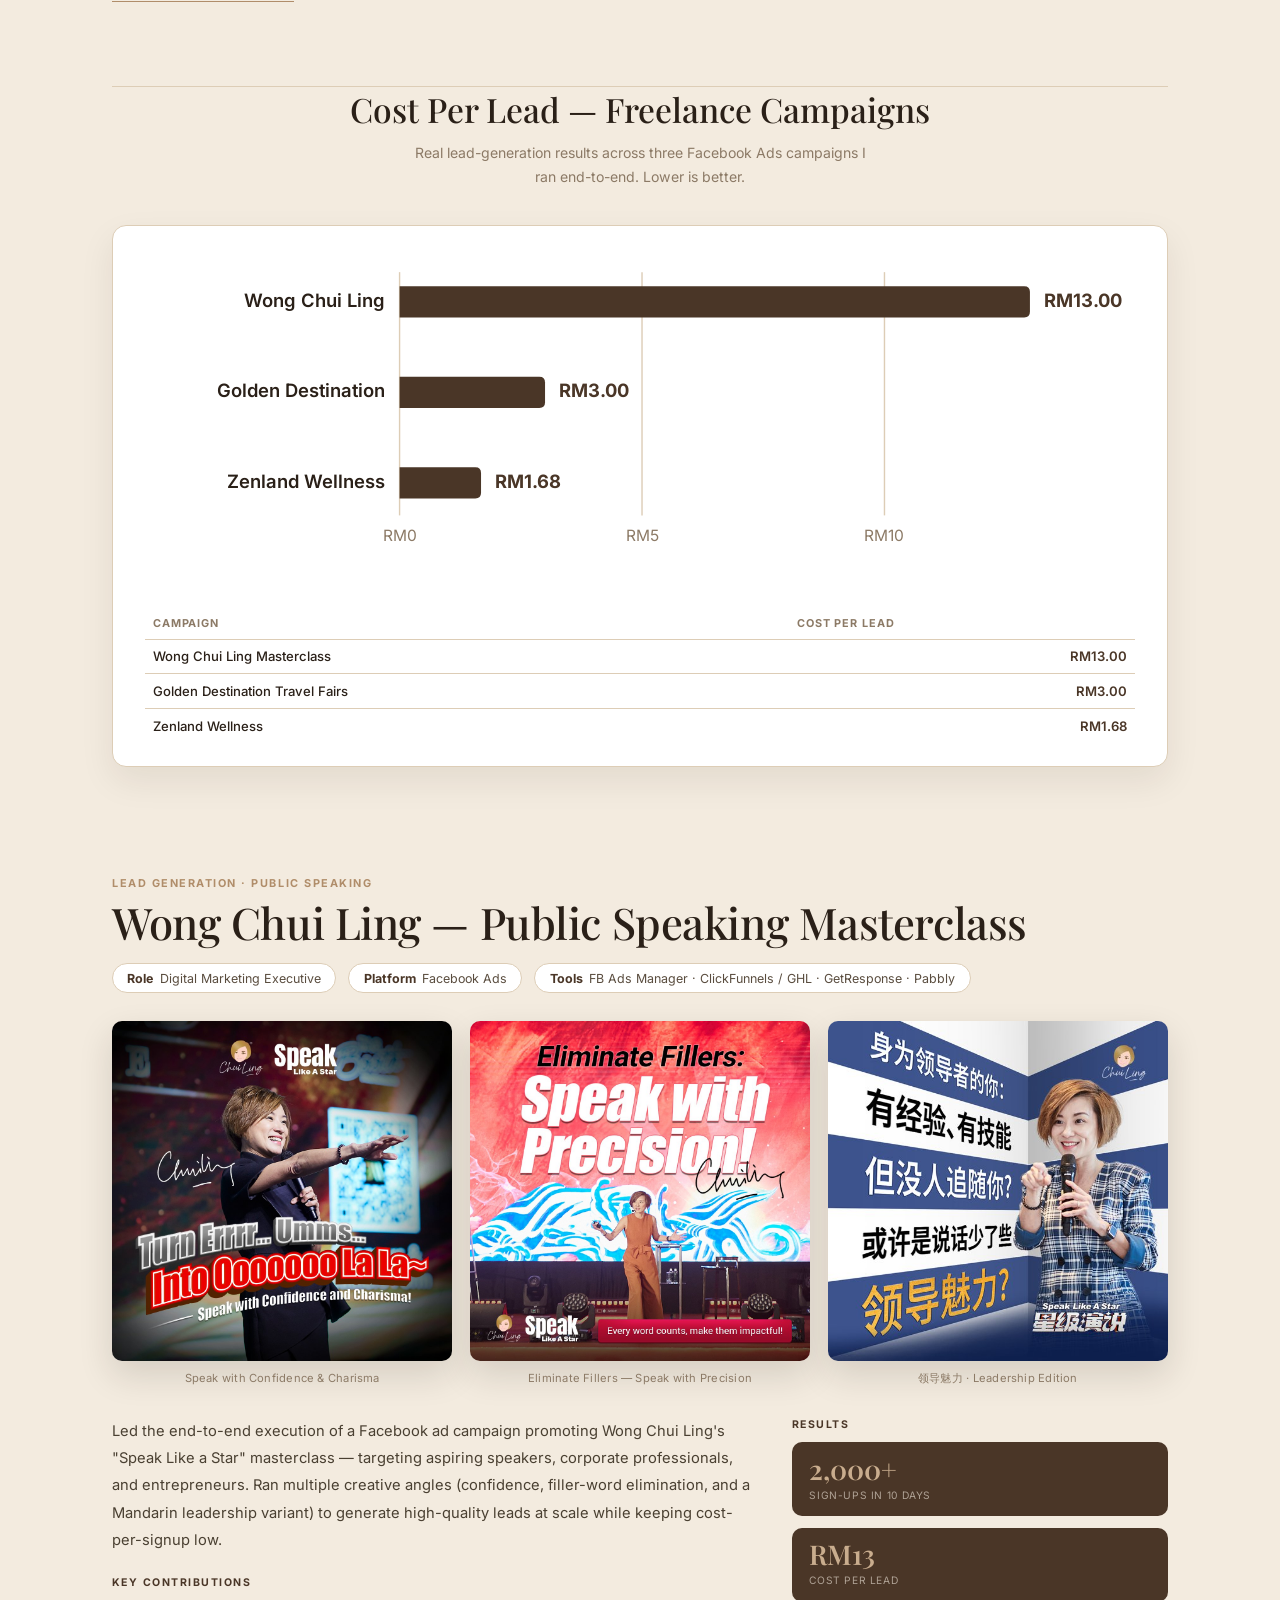
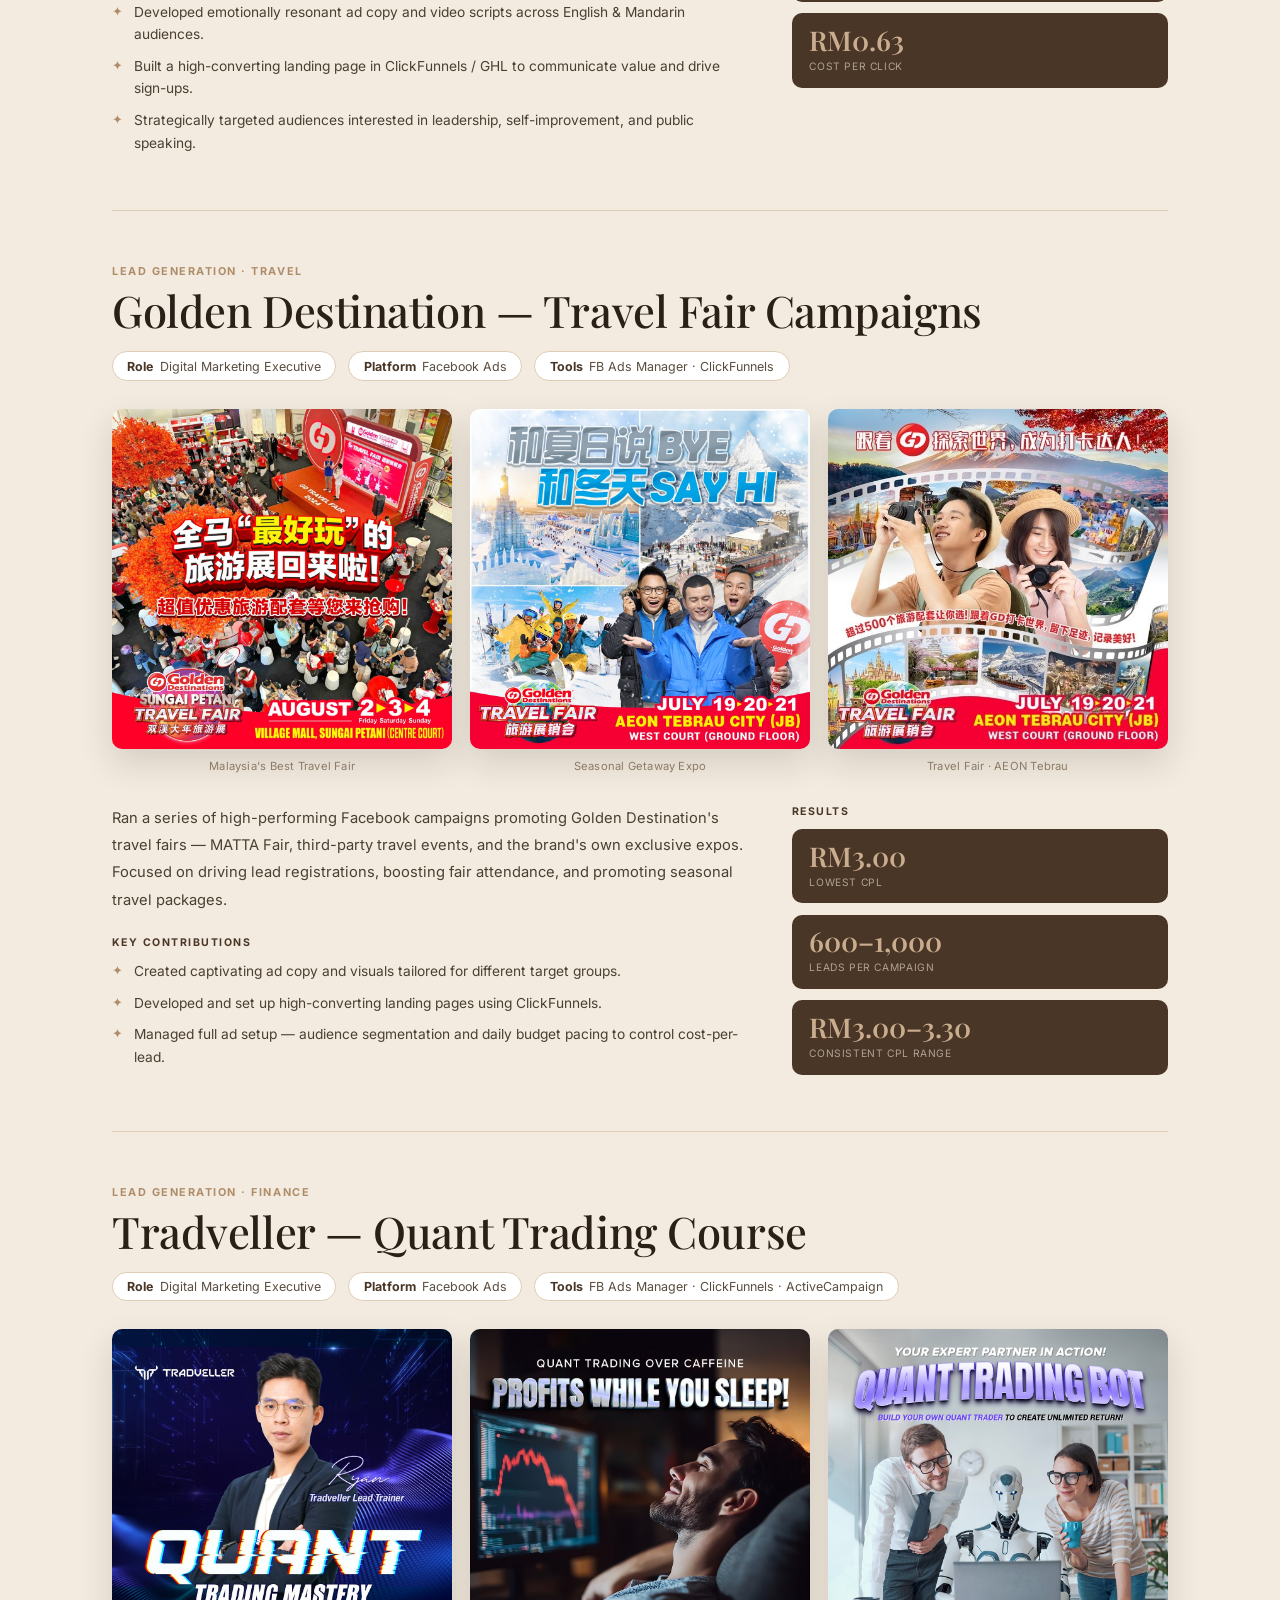
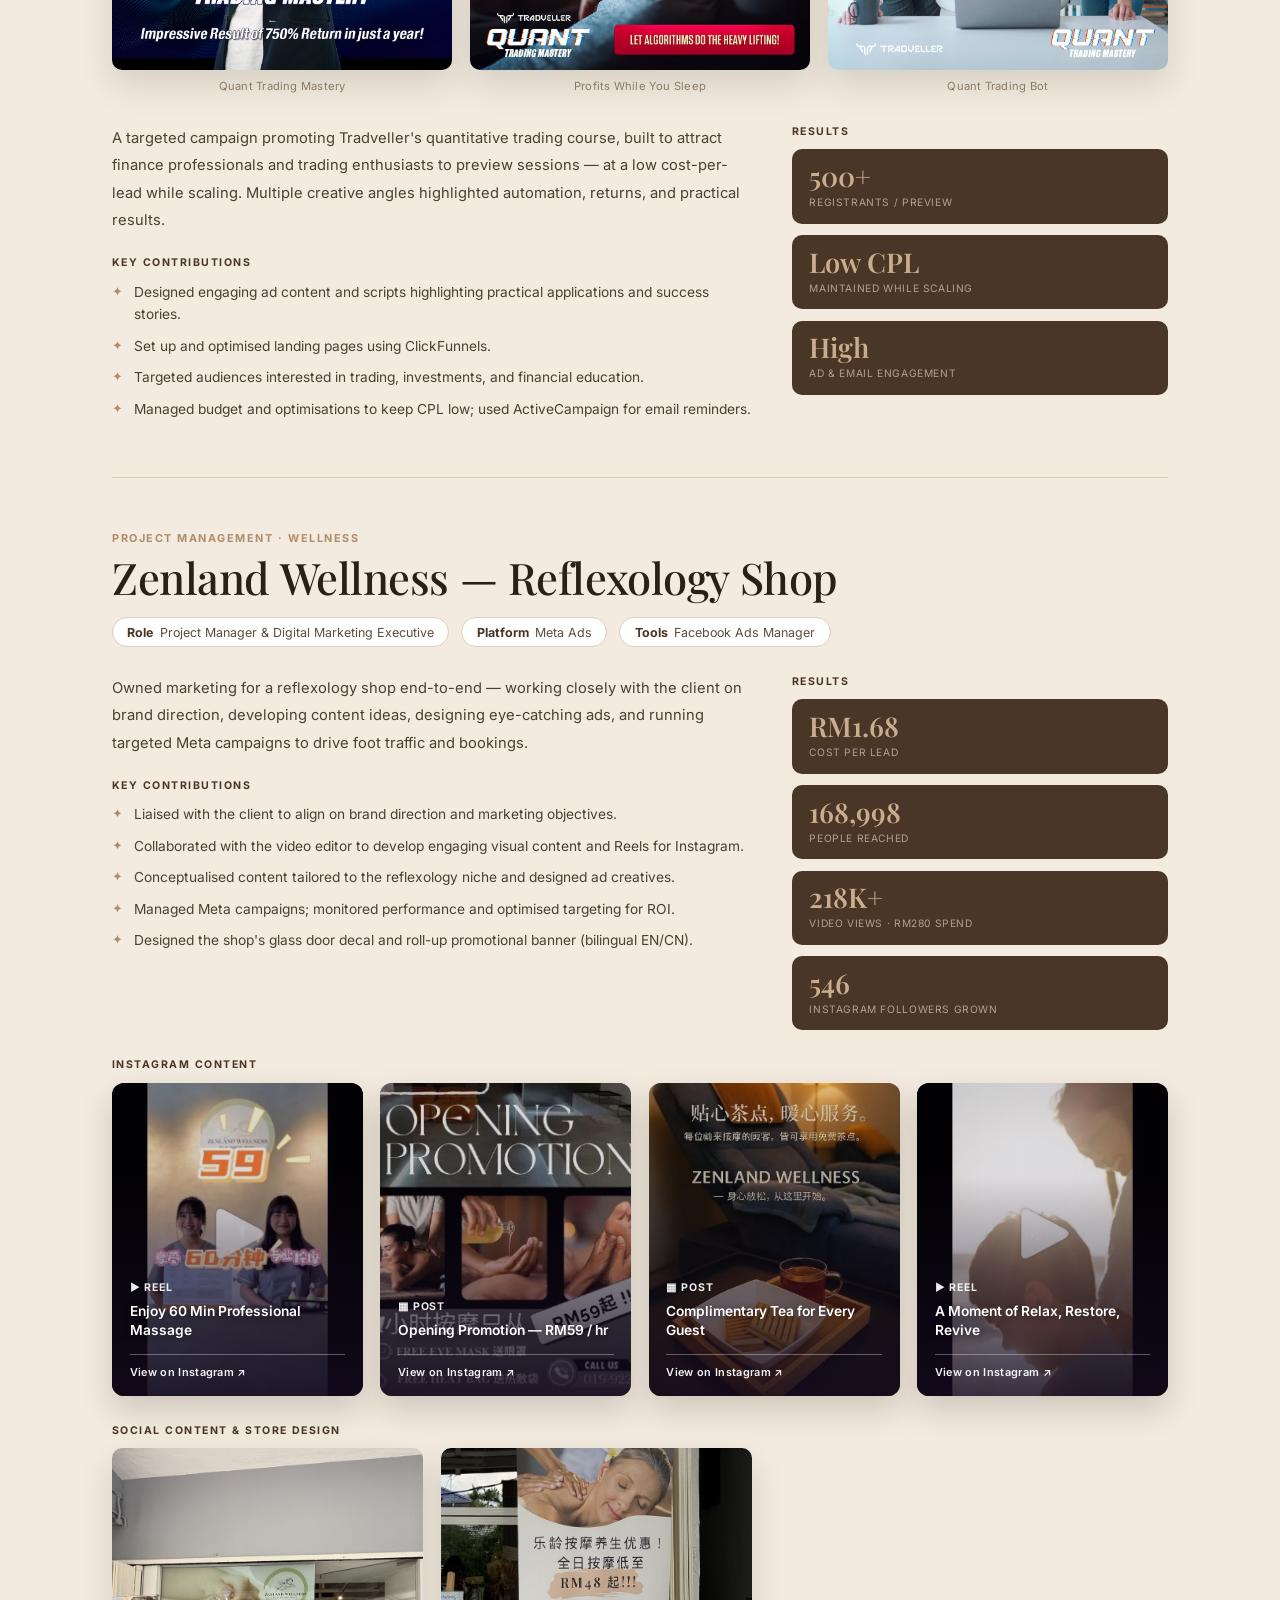
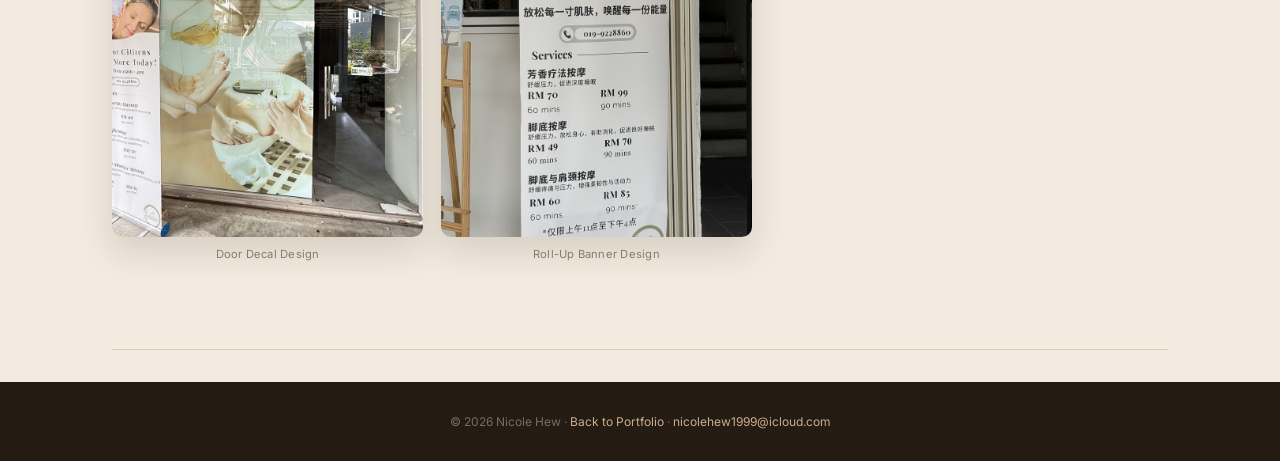
==== commit 4cfcb0c8: "Move Cost Per Lead freelance chart below CBM & Sunway Money case study" ====
--- a/projects.html
+++ b/projects.html
@@ -74,61 +74,6 @@
           </div>
         </div>
       </div>
-
-      <div class="section-head" style="margin-top:3.5rem;">
-        <h3 style="font-size:clamp(1.5rem,3vw,2.1rem);">Cost Per Lead — Freelance Campaigns</h3>
-        <p class="section-sub">Real lead-generation results across three Facebook Ads campaigns I ran end-to-end. Lower is better.</p>
-      </div>
-
-      <div class="chart-card">
-        <svg class="cpl-chart" viewBox="0 0 700 230" role="img" aria-labelledby="cplTitle cplDesc">
-          <title id="cplTitle">Cost per lead by campaign, in Malaysian ringgit</title>
-          <desc id="cplDesc">Wong Chui Ling Masterclass: RM13.00. Golden Destination Travel Fairs: RM3.00. Zenland Wellness: RM1.68.</desc>
-
-          <!-- gridlines -->
-          <line x1="180" y1="10" x2="180" y2="182" class="grid-line" />
-          <line x1="351.43" y1="10" x2="351.43" y2="182" class="grid-line" />
-          <line x1="522.86" y1="10" x2="522.86" y2="182" class="grid-line" />
-          <text x="180" y="200" class="axis-label" text-anchor="middle">RM0</text>
-          <text x="351.43" y="200" class="axis-label" text-anchor="middle">RM5</text>
-          <text x="522.86" y="200" class="axis-label" text-anchor="middle">RM10</text>
-
-          <!-- Wong Chui Ling — RM13.00 -->
-          <g class="bar-group" tabindex="0" data-campaign="Wong Chui Ling Masterclass" data-value="RM13.00" data-context="2,000+ sign-ups in 10 days">
-            <rect x="170" y="14" width="490" height="34" fill="transparent" />
-            <text x="170" y="31" class="cat-label" text-anchor="end" dominant-baseline="middle">Wong Chui Ling</text>
-            <path d="M180,20 L621.714,20 Q625.714,20 625.714,24 L625.714,38 Q625.714,42 621.714,42 L180,42 Z" class="bar" />
-            <text x="635.714" y="31" class="val-label" dominant-baseline="middle">RM13.00</text>
-          </g>
-
-          <!-- Golden Destination — RM3.00 -->
-          <g class="bar-group" tabindex="0" data-campaign="Golden Destination Travel Fairs" data-value="RM3.00" data-context="600–1,000 leads per campaign">
-            <rect x="170" y="78" width="490" height="34" fill="transparent" />
-            <text x="170" y="95" class="cat-label" text-anchor="end" dominant-baseline="middle">Golden Destination</text>
-            <path d="M180,84 L278.857,84 Q282.857,84 282.857,88 L282.857,102 Q282.857,106 278.857,106 L180,106 Z" class="bar" />
-            <text x="292.857" y="95" class="val-label" dominant-baseline="middle">RM3.00</text>
-          </g>
-
-          <!-- Zenland Wellness — RM1.68 -->
-          <g class="bar-group" tabindex="0" data-campaign="Zenland Wellness" data-value="RM1.68" data-context="168,998 people reached">
-            <rect x="170" y="142" width="490" height="34" fill="transparent" />
-            <text x="170" y="159" class="cat-label" text-anchor="end" dominant-baseline="middle">Zenland Wellness</text>
-            <path d="M180,148 L233.6,148 Q237.6,148 237.6,152 L237.6,166 Q237.6,170 233.6,170 L180,170 Z" class="bar" />
-            <text x="247.6" y="159" class="val-label" dominant-baseline="middle">RM1.68</text>
-          </g>
-        </svg>
-        <div id="chartTooltip" class="chart-tooltip" role="status" aria-live="polite"></div>
-
-        <table class="chart-table">
-          <caption>Cost per lead by campaign</caption>
-          <thead><tr><th scope="col">Campaign</th><th scope="col">Cost Per Lead</th></tr></thead>
-          <tbody>
-            <tr><th scope="row">Wong Chui Ling Masterclass</th><td>RM13.00</td></tr>
-            <tr><th scope="row">Golden Destination Travel Fairs</th><td>RM3.00</td></tr>
-            <tr><th scope="row">Zenland Wellness</th><td>RM1.68</td></tr>
-          </tbody>
-        </table>
-      </div>
     </section>
 
     <!-- MARKETING CASE STUDIES -->
@@ -174,6 +119,64 @@
           <a href="index.html#ai" target="_blank" rel="noopener">See the full creative gallery ↗</a>
         </div>
       </article>
+
+      <!-- COST PER LEAD — FREELANCE CAMPAIGNS -->
+      <div class="perf-wrap" style="padding:0 0 3.5rem;">
+        <div class="section-head">
+          <h3 style="font-size:clamp(1.5rem,3vw,2.1rem);">Cost Per Lead — Freelance Campaigns</h3>
+          <p class="section-sub">Real lead-generation results across three Facebook Ads campaigns I ran end-to-end. Lower is better.</p>
+        </div>
+
+        <div class="chart-card">
+          <svg class="cpl-chart" viewBox="0 0 700 230" role="img" aria-labelledby="cplTitle cplDesc">
+            <title id="cplTitle">Cost per lead by campaign, in Malaysian ringgit</title>
+            <desc id="cplDesc">Wong Chui Ling Masterclass: RM13.00. Golden Destination Travel Fairs: RM3.00. Zenland Wellness: RM1.68.</desc>
+
+            <!-- gridlines -->
+            <line x1="180" y1="10" x2="180" y2="182" class="grid-line" />
+            <line x1="351.43" y1="10" x2="351.43" y2="182" class="grid-line" />
+            <line x1="522.86" y1="10" x2="522.86" y2="182" class="grid-line" />
+            <text x="180" y="200" class="axis-label" text-anchor="middle">RM0</text>
+            <text x="351.43" y="200" class="axis-label" text-anchor="middle">RM5</text>
+            <text x="522.86" y="200" class="axis-label" text-anchor="middle">RM10</text>
+
+            <!-- Wong Chui Ling — RM13.00 -->
+            <g class="bar-group" tabindex="0" data-campaign="Wong Chui Ling Masterclass" data-value="RM13.00" data-context="2,000+ sign-ups in 10 days">
+              <rect x="170" y="14" width="490" height="34" fill="transparent" />
+              <text x="170" y="31" class="cat-label" text-anchor="end" dominant-baseline="middle">Wong Chui Ling</text>
+              <path d="M180,20 L621.714,20 Q625.714,20 625.714,24 L625.714,38 Q625.714,42 621.714,42 L180,42 Z" class="bar" />
+              <text x="635.714" y="31" class="val-label" dominant-baseline="middle">RM13.00</text>
+            </g>
+
+            <!-- Golden Destination — RM3.00 -->
+            <g class="bar-group" tabindex="0" data-campaign="Golden Destination Travel Fairs" data-value="RM3.00" data-context="600–1,000 leads per campaign">
+              <rect x="170" y="78" width="490" height="34" fill="transparent" />
+              <text x="170" y="95" class="cat-label" text-anchor="end" dominant-baseline="middle">Golden Destination</text>
+              <path d="M180,84 L278.857,84 Q282.857,84 282.857,88 L282.857,102 Q282.857,106 278.857,106 L180,106 Z" class="bar" />
+              <text x="292.857" y="95" class="val-label" dominant-baseline="middle">RM3.00</text>
+            </g>
+
+            <!-- Zenland Wellness — RM1.68 -->
+            <g class="bar-group" tabindex="0" data-campaign="Zenland Wellness" data-value="RM1.68" data-context="168,998 people reached">
+              <rect x="170" y="142" width="490" height="34" fill="transparent" />
+              <text x="170" y="159" class="cat-label" text-anchor="end" dominant-baseline="middle">Zenland Wellness</text>
+              <path d="M180,148 L233.6,148 Q237.6,148 237.6,152 L237.6,166 Q237.6,170 233.6,170 L180,170 Z" class="bar" />
+              <text x="247.6" y="159" class="val-label" dominant-baseline="middle">RM1.68</text>
+            </g>
+          </svg>
+          <div id="chartTooltip" class="chart-tooltip" role="status" aria-live="polite"></div>
+
+          <table class="chart-table">
+            <caption>Cost per lead by campaign</caption>
+            <thead><tr><th scope="col">Campaign</th><th scope="col">Cost Per Lead</th></tr></thead>
+            <tbody>
+              <tr><th scope="row">Wong Chui Ling Masterclass</th><td>RM13.00</td></tr>
+              <tr><th scope="row">Golden Destination Travel Fairs</th><td>RM3.00</td></tr>
+              <tr><th scope="row">Zenland Wellness</th><td>RM1.68</td></tr>
+            </tbody>
+          </table>
+        </div>
+      </div>
 
       <!-- CHUI LING -->
       <article class="cs" id="chuiling">
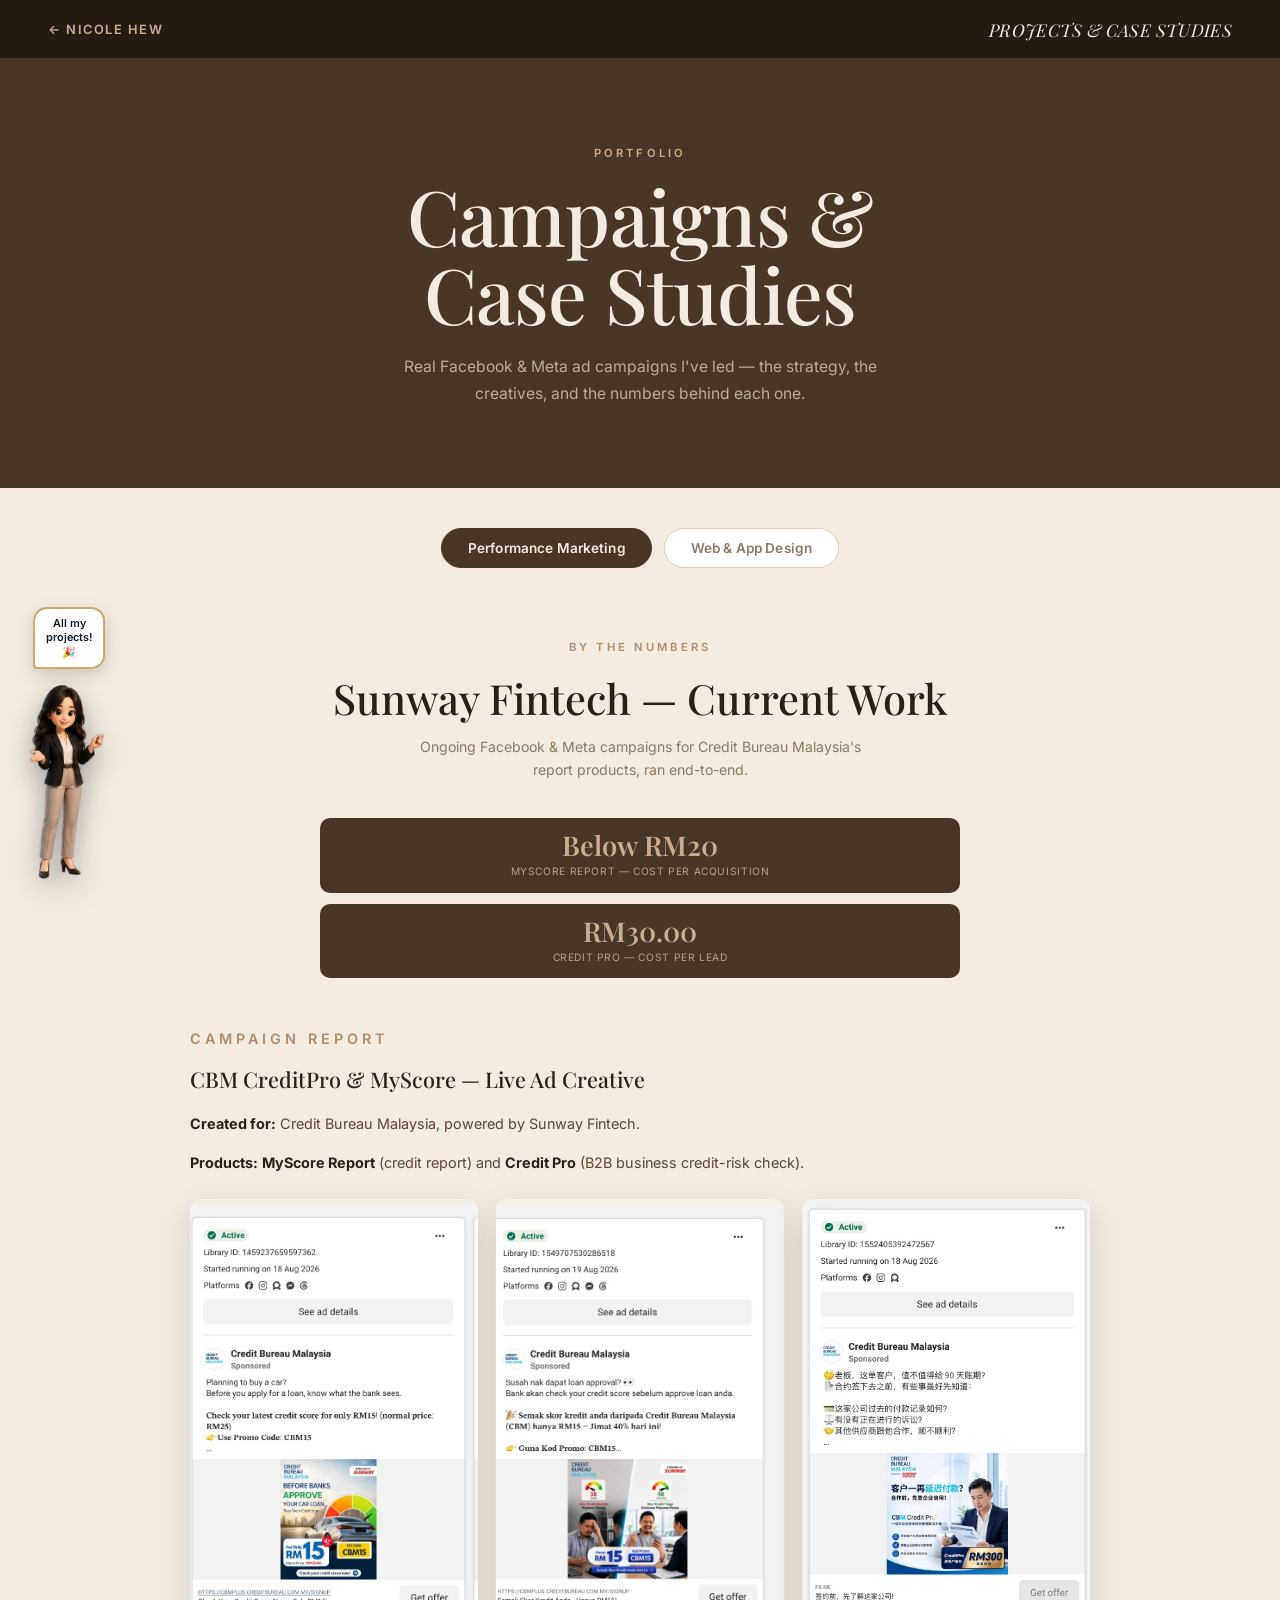
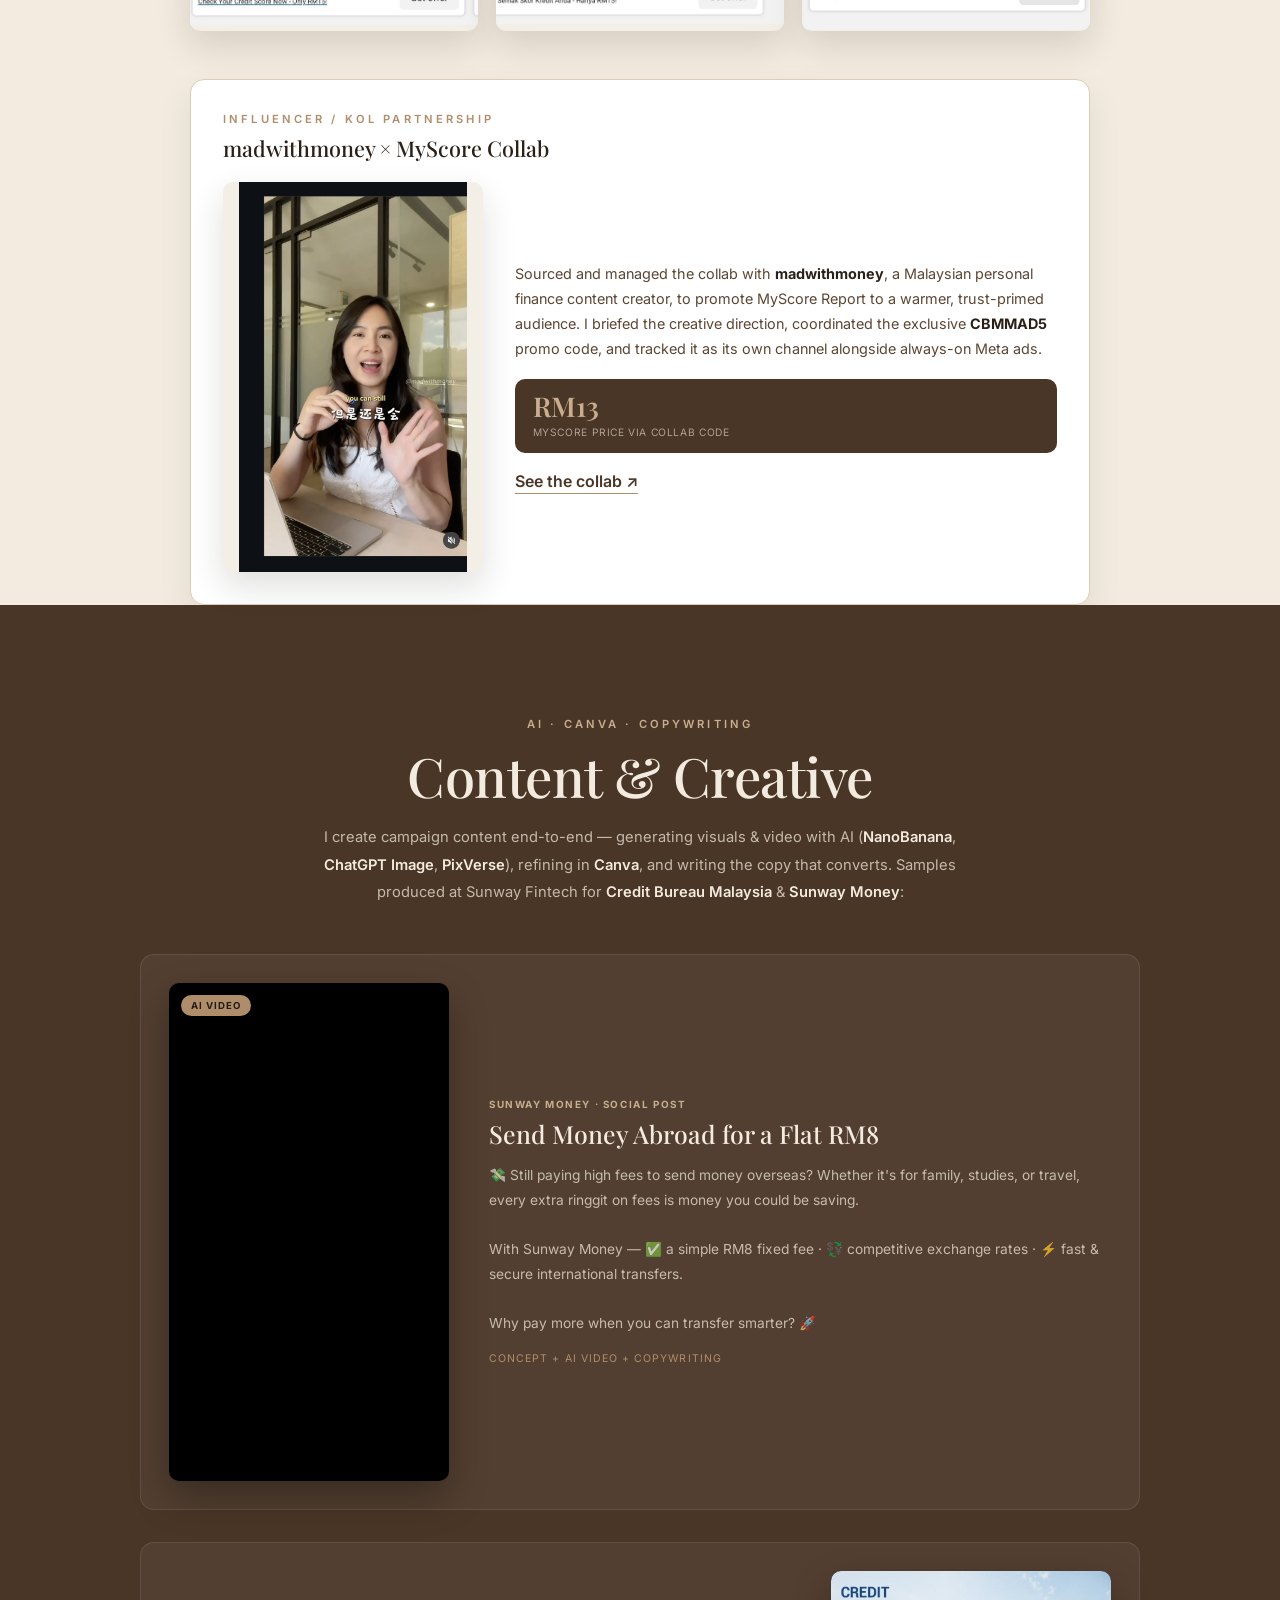
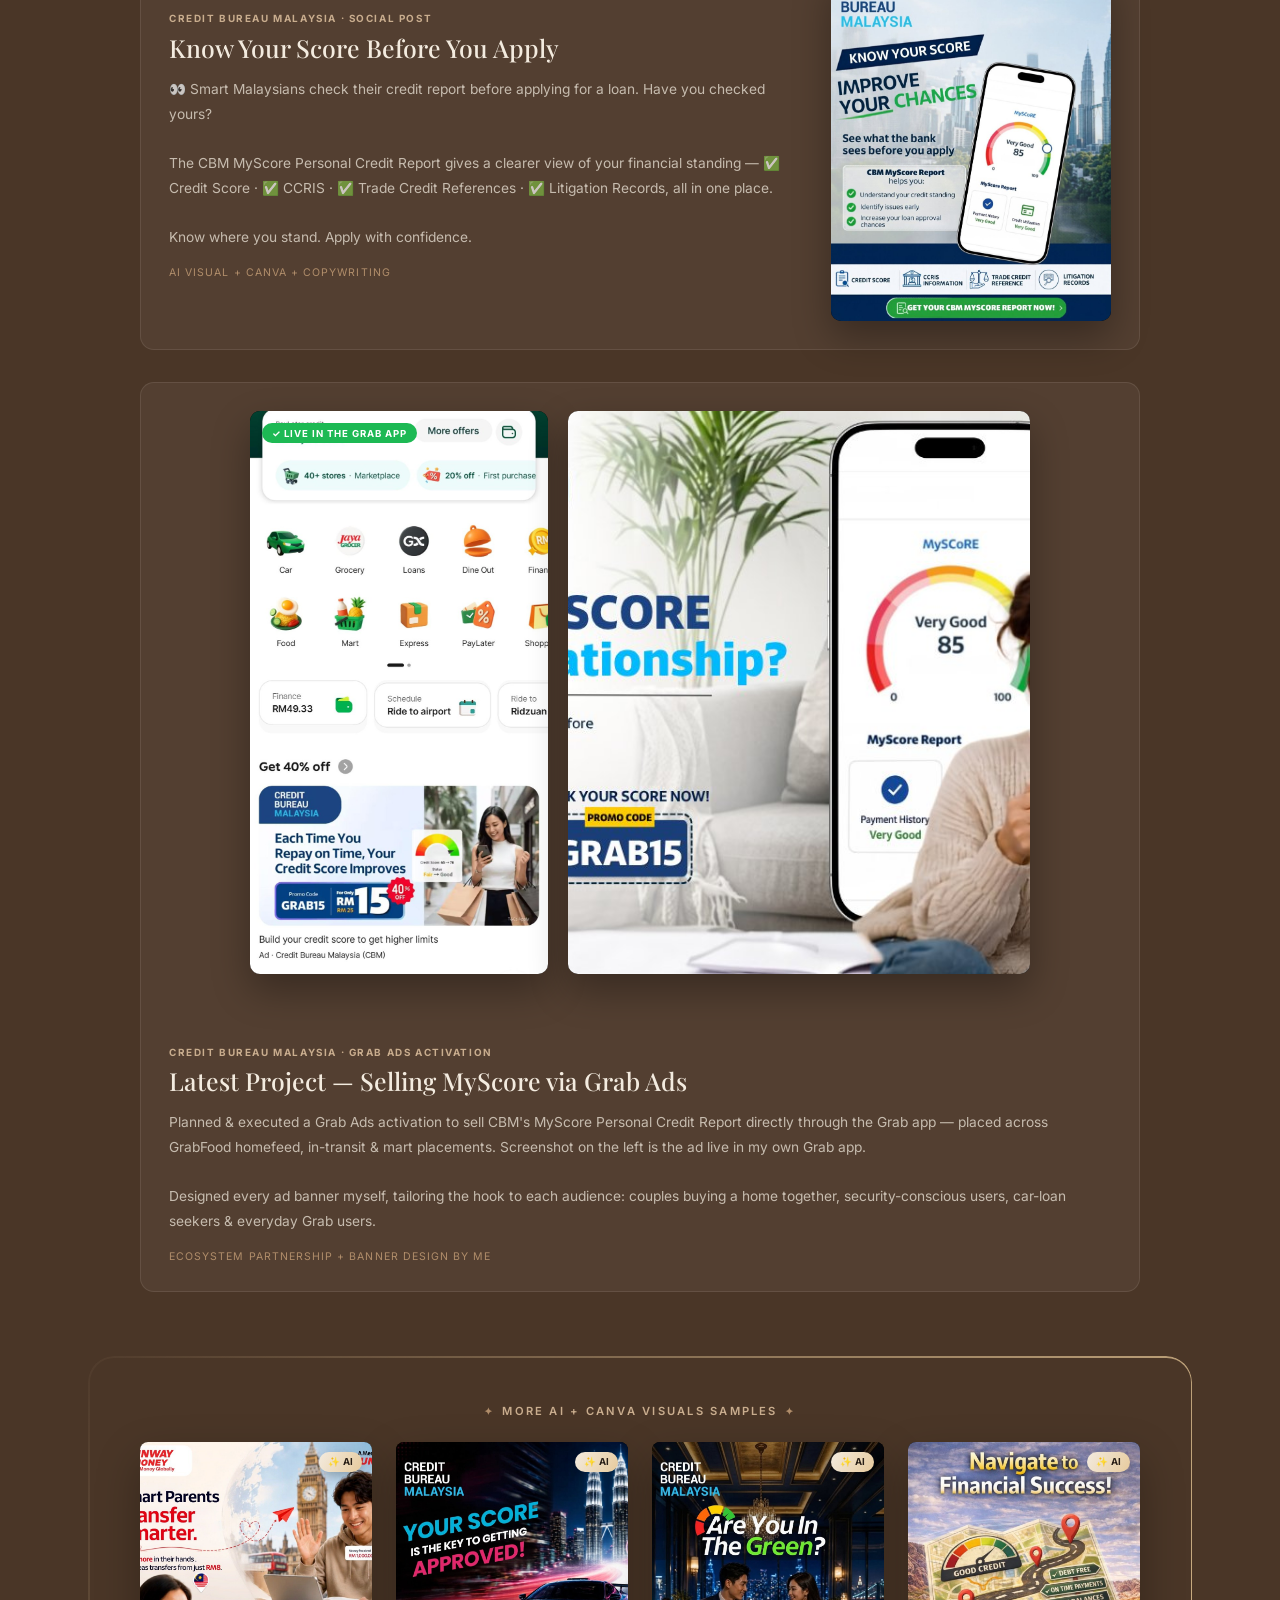
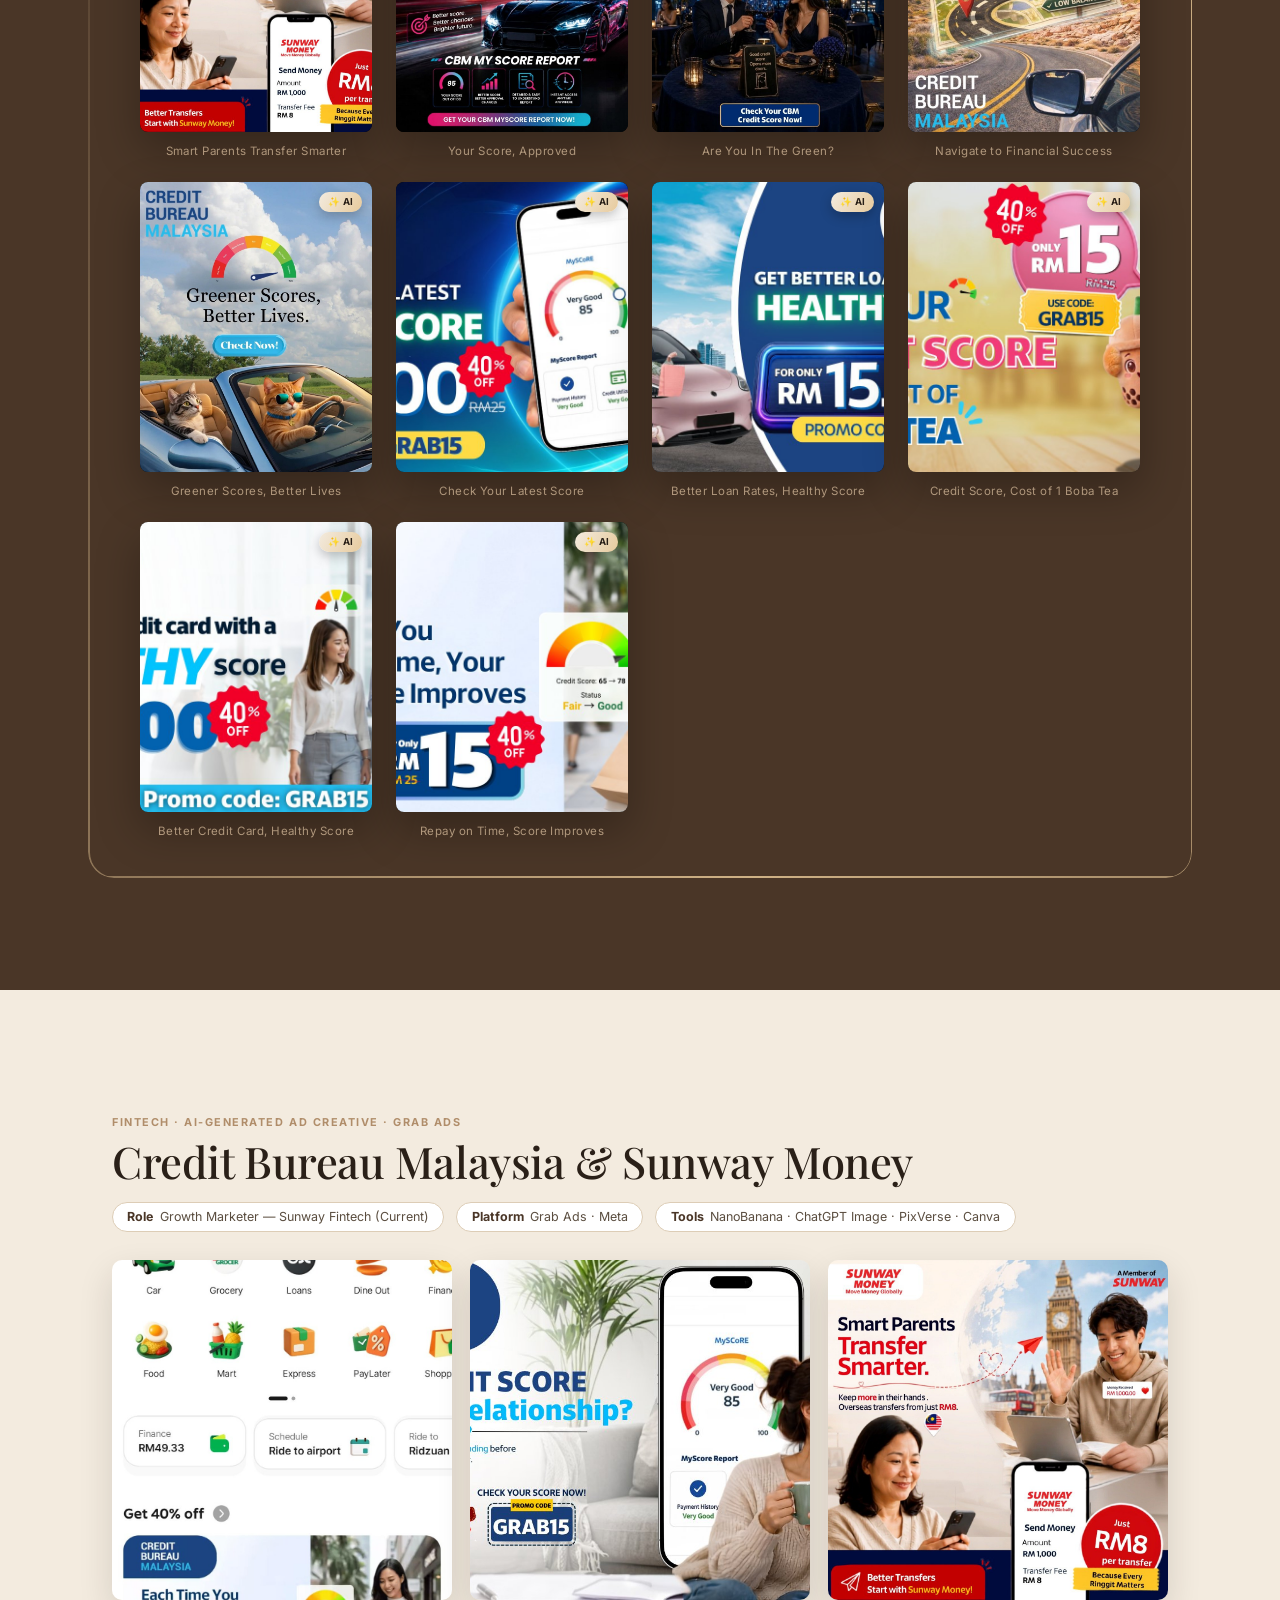
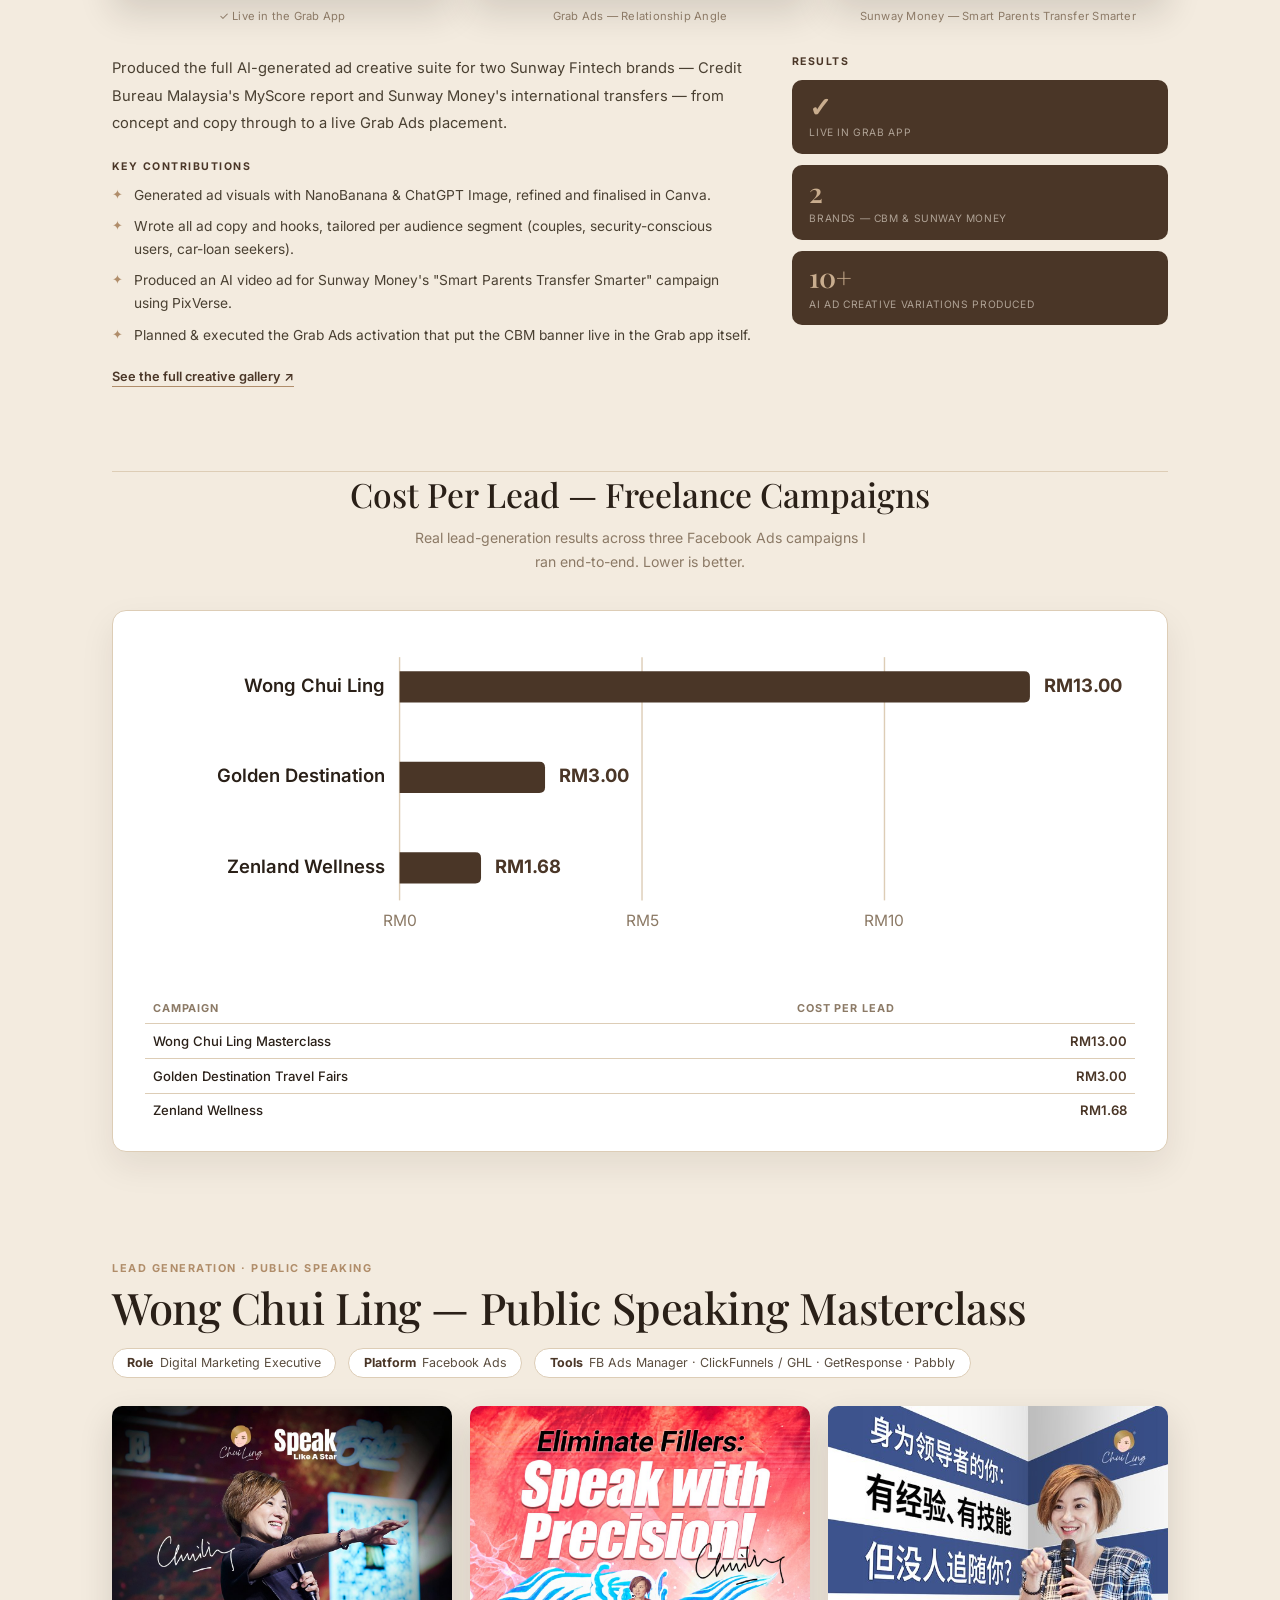
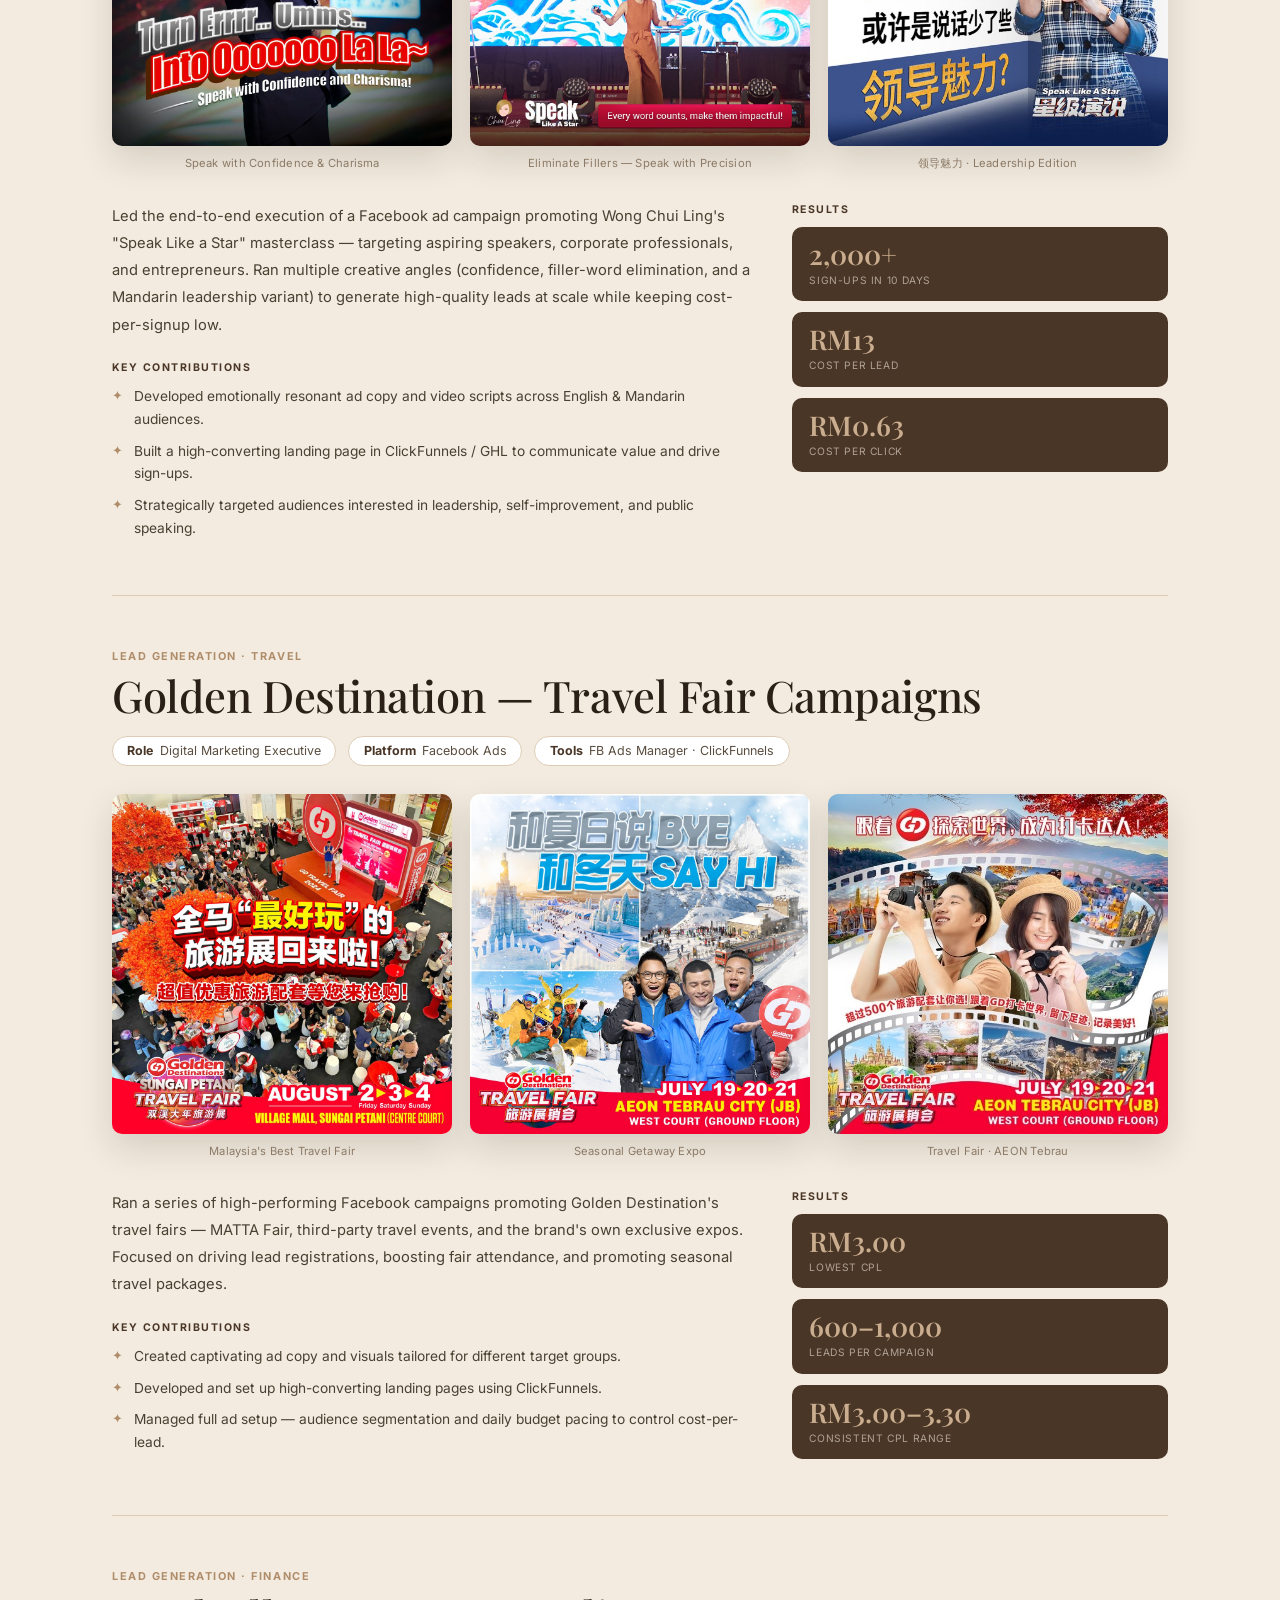
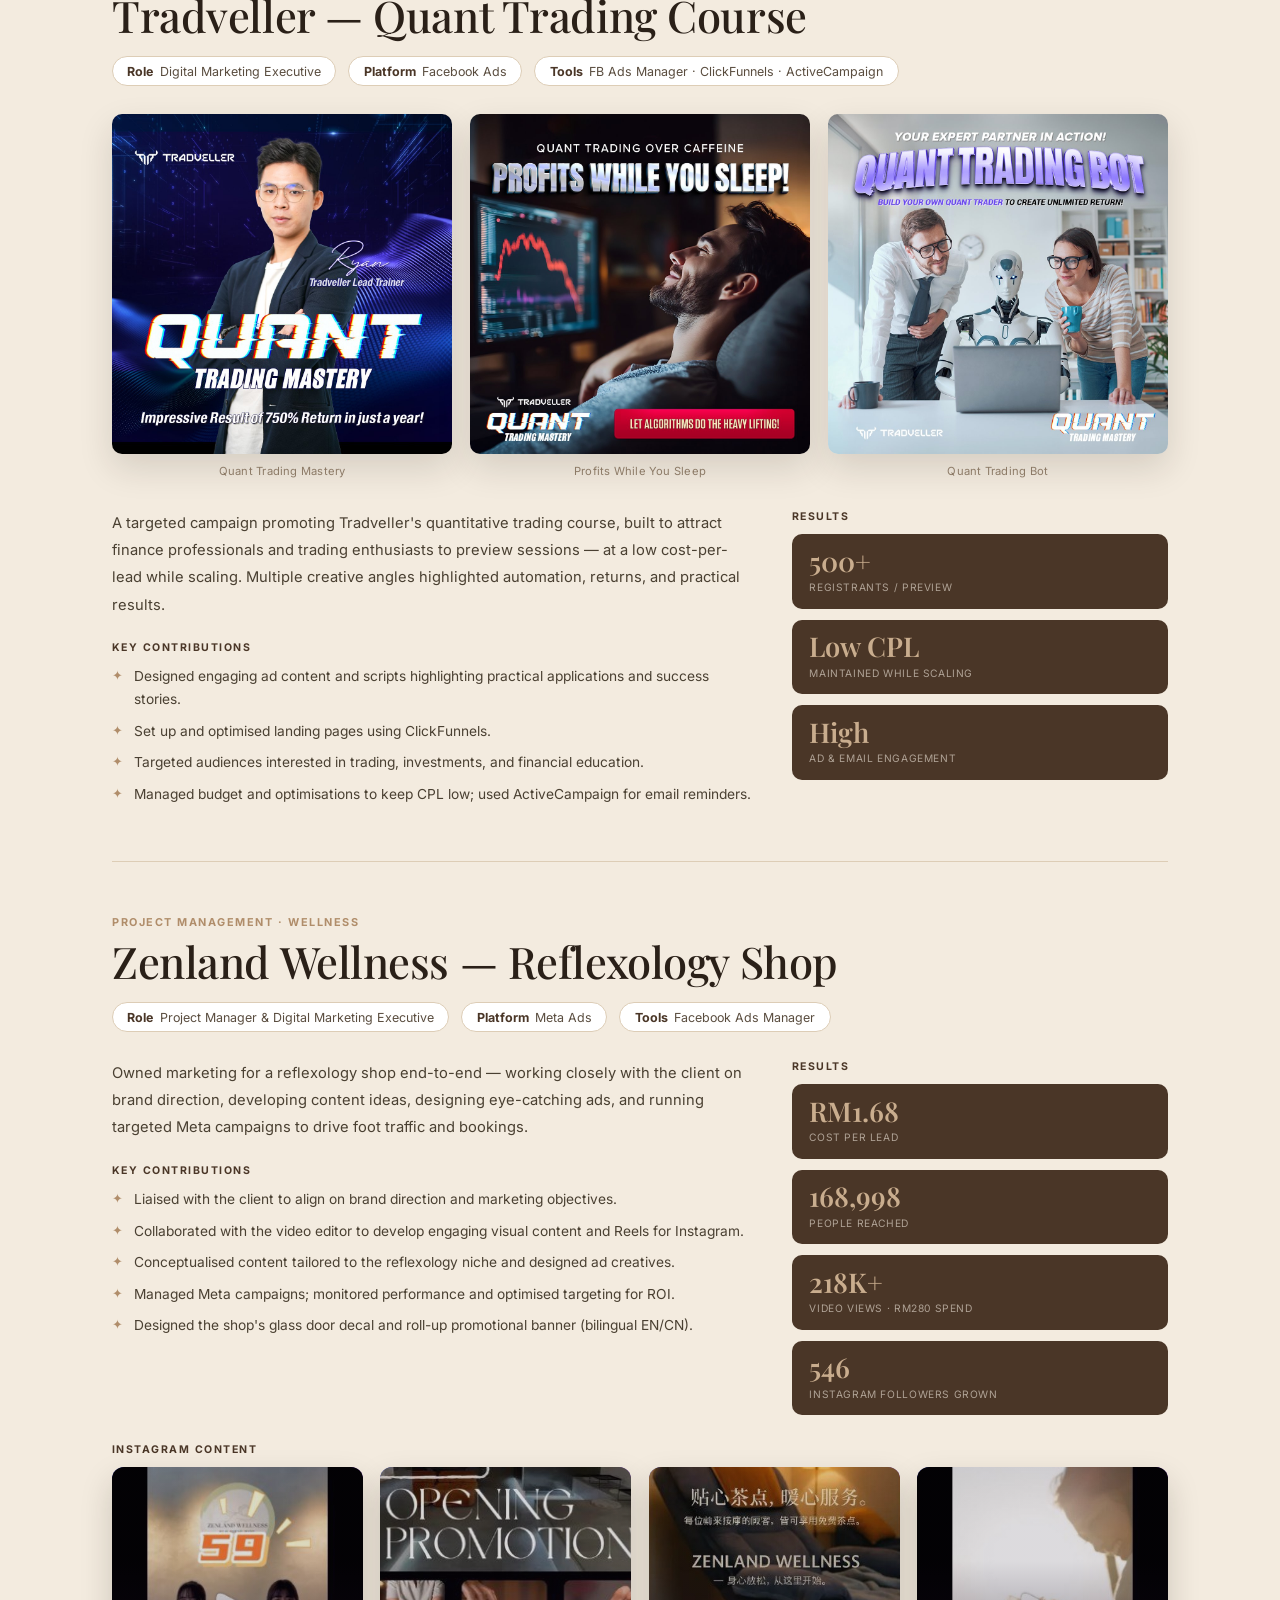
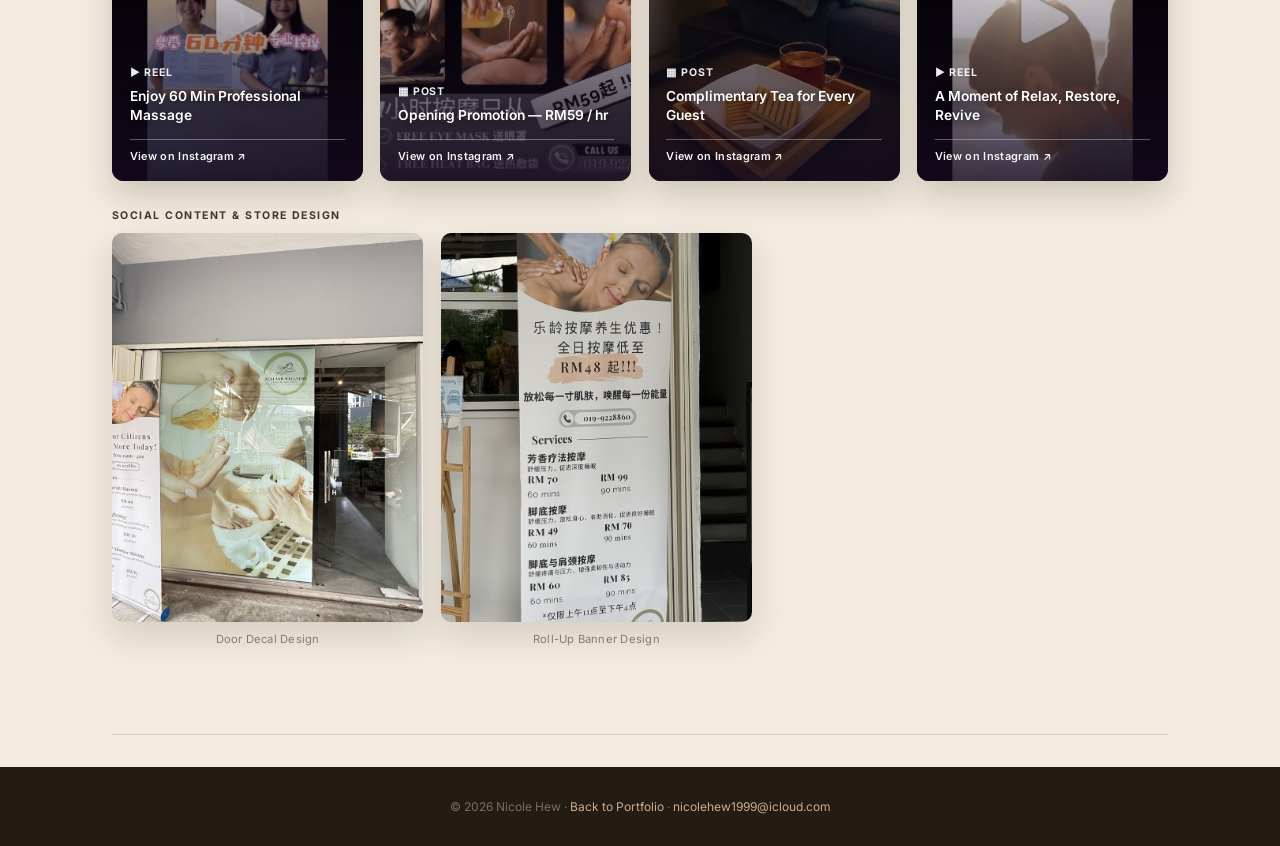
==== commit d1bb1b5a: "Move Content & Creative gallery from homepage into View All Projects, under Sunway Fintech Current W" ====
--- a/projects.html
+++ b/projects.html
@@ -6,7 +6,7 @@
   <title>Projects & Case Studies — Nicole Hew</title>
   <link rel="preconnect" href="https://fonts.googleapis.com" />
   <link href="https://fonts.googleapis.com/css2?family=Playfair+Display:ital,wght@0,400;0,500;0,600;1,400;1,500&family=Inter:wght@300;400;500;600;700&display=swap" rel="stylesheet" />
-  <link rel="stylesheet" href="projects.css?v=22" />
+  <link rel="stylesheet" href="projects.css?v=23" />
 </head>
 <body>
 
@@ -76,6 +76,66 @@
       </div>
     </section>
 
+    <!-- AI-POWERED CREATIVE & CONTENT -->
+    <section class="ailab" id="ai">
+      <div class="ailab-head">
+        <p class="eyebrow light">AI · Canva · Copywriting</p>
+        <h2 class="serif-lg light">Content &amp; Creative</h2>
+        <p class="ailab-sub">I create campaign content end-to-end — generating visuals &amp; video with AI (<b>NanoBanana</b>, <b>ChatGPT Image</b>, <b>PixVerse</b>), refining in <b>Canva</b>, and writing the copy that converts. Samples produced at Sunway Fintech for <b>Credit Bureau Malaysia</b> &amp; <b>Sunway Money</b>:</p>
+      </div>
+
+      <div class="ailab-posts">
+        <article class="ailab-post">
+          <div class="ailab-post-media is-video"><video src="img/cbm-video.mp4" autoplay muted loop playsinline></video><span class="ailab-badge">AI Video</span></div>
+          <div class="ailab-post-copy">
+            <p class="ailab-post-tag">Sunway Money · Social Post</p>
+            <h3>Send Money Abroad for a Flat RM8</h3>
+            <p class="ailab-post-text">💸 Still paying high fees to send money overseas? Whether it's for family, studies, or travel, every extra ringgit on fees is money you could be saving.<br/><br/>With Sunway Money — ✅ a simple RM8 fixed fee · 💱 competitive exchange rates · ⚡ fast &amp; secure international transfers.<br/><br/>Why pay more when you can transfer smarter? 🚀</p>
+            <p class="ailab-post-meta">Concept + AI video + copywriting</p>
+          </div>
+        </article>
+
+        <article class="ailab-post reverse">
+          <div class="ailab-post-media"><img src="img/cbm-phone.jpg" alt="CBM MyScore — Know Your Score ad" /></div>
+          <div class="ailab-post-copy">
+            <p class="ailab-post-tag">Credit Bureau Malaysia · Social Post</p>
+            <h3>Know Your Score Before You Apply</h3>
+            <p class="ailab-post-text">👀 Smart Malaysians check their credit report before applying for a loan. Have you checked yours?<br/><br/>The CBM MyScore Personal Credit Report gives a clearer view of your financial standing — ✅ Credit Score · ✅ CCRIS · ✅ Trade Credit References · ✅ Litigation Records, all in one place.<br/><br/>Know where you stand. Apply with confidence.</p>
+            <p class="ailab-post-meta">AI visual + Canva + copywriting</p>
+          </div>
+        </article>
+
+        <article class="ailab-post feature">
+          <div class="ailab-proof-gallery">
+            <div class="ailab-post-media tall"><img src="img/grab-live-app.jpg" alt="CBM ad banner live inside the Grab app homefeed" /><span class="ailab-badge">✓ Live in the Grab App</span></div>
+            <div class="ailab-post-media wide2"><img src="img/grab-relationship.jpg" alt="Credit Bureau Malaysia Grab Ads — Can Credit Score Impact Your Relationship" /></div>
+          </div>
+          <div class="ailab-post-copy">
+            <p class="ailab-post-tag">Credit Bureau Malaysia · Grab Ads Activation</p>
+            <h3>Latest Project — Selling MyScore via Grab Ads</h3>
+            <p class="ailab-post-text">Planned &amp; executed a Grab Ads activation to sell CBM's MyScore Personal Credit Report directly through the Grab app — placed across GrabFood homefeed, in-transit &amp; mart placements. Screenshot on the left is the ad live in my own Grab app.<br/><br/>Designed every ad banner myself, tailoring the hook to each audience: couples buying a home together, security-conscious users, car-loan seekers &amp; everyday Grab users.</p>
+            <p class="ailab-post-meta">Ecosystem partnership + banner design by me</p>
+          </div>
+        </article>
+      </div>
+
+      <div class="ailab-showcase">
+        <p class="ailab-galtitle"><span>More AI + Canva visuals samples</span></p>
+        <div class="ailab-gallery four">
+          <figure class="ailab-item"><div class="ailab-media"><span class="ailab-ai-badge">✨ AI</span><img src="img/sunway-transfer.jpg" alt="Sunway Money — Smart Parents Transfer Smarter ad" /></div><figcaption>Smart Parents Transfer Smarter</figcaption></figure>
+          <figure class="ailab-item"><div class="ailab-media"><span class="ailab-ai-badge">✨ AI</span><img src="img/cbm-car.jpg" alt="CBM — Your Score is the Key to Getting Approved ad" /></div><figcaption>Your Score, Approved</figcaption></figure>
+          <figure class="ailab-item"><div class="ailab-media"><span class="ailab-ai-badge">✨ AI</span><img src="img/cbm-dine.jpg" alt="CBM — Are You In The Green ad" /></div><figcaption>Are You In The Green?</figcaption></figure>
+          <figure class="ailab-item"><div class="ailab-media"><span class="ailab-ai-badge">✨ AI</span><img src="img/cbm-navigate.jpg" alt="CBM — Navigate to Financial Success ad" /></div><figcaption>Navigate to Financial Success</figcaption></figure>
+          <figure class="ailab-item"><div class="ailab-media"><span class="ailab-ai-badge">✨ AI</span><img src="img/cbm-cats.jpg" alt="CBM — Greener Scores, Better Lives ad" /></div><figcaption>Greener Scores, Better Lives</figcaption></figure>
+          <figure class="ailab-item"><div class="ailab-media"><span class="ailab-ai-badge">✨ AI</span><img src="img/grab-checkscore.jpg" alt="CBM Grab Ads — Check Your Latest Credit Score" /></div><figcaption>Check Your Latest Score</figcaption></figure>
+          <figure class="ailab-item"><div class="ailab-media"><span class="ailab-ai-badge">✨ AI</span><img src="img/grab-carloan.jpg" alt="CBM Grab Ads — Get Better Loan Rates With a Healthy Score" /></div><figcaption>Better Loan Rates, Healthy Score</figcaption></figure>
+          <figure class="ailab-item"><div class="ailab-media"><span class="ailab-ai-badge">✨ AI</span><img src="img/grab-boba.jpg" alt="CBM Grab Ads — Get Your Credit Score at the Cost of 1 Boba Tea" /></div><figcaption>Credit Score, Cost of 1 Boba Tea</figcaption></figure>
+          <figure class="ailab-item"><div class="ailab-media"><span class="ailab-ai-badge">✨ AI</span><img src="img/grab-freshgrads.jpg" alt="CBM Grab Ads — Get Better Credit Card With a Healthy Score" /></div><figcaption>Better Credit Card, Healthy Score</figcaption></figure>
+          <figure class="ailab-item"><div class="ailab-media"><span class="ailab-ai-badge">✨ AI</span><img src="img/grab-shopaholics.jpg" alt="CBM Grab Ads — Each Time You Repay on Time, Your Credit Score Improves" /></div><figcaption>Repay on Time, Score Improves</figcaption></figure>
+        </div>
+      </div>
+    </section>
+
     <!-- MARKETING CASE STUDIES -->
     <section class="projects-grid">
 
@@ -116,7 +176,7 @@
           </aside>
         </div>
         <div class="cs-links">
-          <a href="index.html#ai" target="_blank" rel="noopener">See the full creative gallery ↗</a>
+          <a href="#ai">See the full creative gallery ↗</a>
         </div>
       </article>
 
@@ -579,7 +639,7 @@
 
     // Lightbox — click any project image to expand to full view
     (function () {
-      const imgs = document.querySelectorAll('.cs-gallery img, .kol-content img');
+      const imgs = document.querySelectorAll('.cs-gallery img, .kol-content img, .ailab-gallery img, .ailab-post-media img');
       if (!imgs.length) return;
       const lb = document.createElement('div');
       lb.id = 'lightbox';
--- a/projects.css
+++ b/projects.css
@@ -97,6 +97,90 @@
 @media (max-width:700px) {
   .kol-content { grid-template-columns:1fr; }
   .kol-content img { max-width:260px; margin:0 auto; }
+}
+
+/* AI-POWERED CREATIVE & CONTENT */
+.serif-lg { font-family:'Playfair Display',serif; font-weight:500; line-height:1.05; letter-spacing:-0.01em; }
+.light { color: var(--cream); }
+.eyebrow.light { color: var(--tan-soft); }
+
+.ailab { background: var(--brown); padding: 7rem 5.5rem; }
+.ailab-head { text-align: center; max-width: 640px; margin: 0 auto 3rem; }
+.ailab-head h2 { font-size: clamp(2.2rem, 4.5vw, 3.4rem); margin-bottom: 1.25rem; }
+.ailab-sub { font-size: 0.92rem; line-height: 1.85; color: rgba(243,235,223,0.72); }
+.ailab-sub b { color: var(--cream); font-weight: 600; }
+
+.ailab-posts { max-width: 1000px; margin: 0 auto 4rem; display: flex; flex-direction: column; gap: 2rem; }
+.ailab-post { display: grid; grid-template-columns: 280px 1fr; gap: 2.5rem; align-items: center; background: rgba(243,235,223,0.05); border: 1px solid rgba(243,235,223,0.1); border-radius: 14px; padding: 1.75rem; }
+.ailab-post.feature { grid-template-columns: 1fr; }
+.ailab-post.feature .ailab-post-media.wide { max-width: 560px; margin: 0 auto; width: 100%; }
+.ailab-post.reverse { grid-template-columns: 1fr 280px; }
+.ailab-post.reverse .ailab-post-media { order: 2; }
+.ailab-post-media { position: relative; width: 100%; min-width: 0; border-radius: 10px; overflow: hidden; background: #000; box-shadow: 0 16px 38px rgba(0,0,0,0.32); aspect-ratio: 4/5; }
+.ailab-post-media.is-video { aspect-ratio: 9/16; }
+.ailab-post-media.wide { aspect-ratio: 2/1; }
+.ailab-post-media img, .ailab-post-media video { width: 100%; height: 100%; object-fit: cover; display: block; }
+.ailab-proof-gallery { display: grid; grid-template-columns: 1fr 1.55fr; gap: 1.25rem; max-width: 780px; margin: 0 auto 2rem; align-items: stretch; }
+.ailab-post-media.tall { aspect-ratio: 9/17; }
+.ailab-post-media.tall .ailab-badge { background: #1db954; color: #fff; }
+.ailab-post-media.wide2 { aspect-ratio: 4/3; width: 100%; min-width: 0; }
+@media (max-width: 900px) {
+  .ailab-proof-gallery { grid-template-columns: 1fr; max-width: 320px; }
+}
+.ailab-post-tag { font-size: 0.62rem; font-weight: 700; letter-spacing: 0.16em; text-transform: uppercase; color: var(--tan-soft); margin-bottom: 0.6rem; }
+.ailab-post-copy h3 { font-family: 'Playfair Display', serif; font-weight: 500; font-size: 1.55rem; color: var(--cream); margin-bottom: 0.9rem; line-height: 1.15; }
+.ailab-post-text { font-size: 0.86rem; line-height: 1.8; color: rgba(243,235,223,0.72); margin-bottom: 1rem; }
+.ailab-post-meta { font-size: 0.66rem; letter-spacing: 0.1em; text-transform: uppercase; color: var(--tan); }
+
+.ailab-showcase { position: relative; max-width: 1140px; margin: 0 auto; padding: 3rem 2rem 2.5rem; border-radius: 26px; }
+.ailab-showcase::before {
+  content: ''; position: absolute; inset: 0; border-radius: 26px; padding: 1.5px;
+  background: linear-gradient(120deg, rgba(201,173,142,0.05), rgba(230,199,150,0.85), rgba(201,173,142,0.05), rgba(230,199,150,0.55), rgba(201,173,142,0.05));
+  background-size: 300% 300%;
+  animation: ai-shimmer 7s ease infinite;
+  -webkit-mask: linear-gradient(#fff 0 0) content-box, linear-gradient(#fff 0 0);
+  -webkit-mask-composite: xor; mask-composite: exclude;
+  pointer-events: none;
+}
+@keyframes ai-shimmer { 0%,100% { background-position: 0% 50%; } 50% { background-position: 100% 50%; } }
+.ailab-galtitle { text-align: center; font-size: 0.7rem; font-weight: 600; letter-spacing: 0.2em; text-transform: uppercase; color: var(--tan-soft); margin-bottom: 1.5rem; }
+.ailab-galtitle span { position: relative; padding: 0 1.6em; }
+.ailab-galtitle span::before, .ailab-galtitle span::after { content: '✦'; position: absolute; top: 50%; transform: translateY(-50%); color: var(--tan); font-size: 0.9em; }
+.ailab-galtitle span::before { left: 0; }
+.ailab-galtitle span::after { right: 0; }
+.ailab-gallery { display: grid; grid-template-columns: repeat(3, 1fr); gap: 1.5rem; max-width: 1000px; margin: 0 auto; align-items: start; }
+.ailab-gallery.two { grid-template-columns: repeat(2, 1fr); max-width: 620px; }
+.ailab-gallery.four { grid-template-columns: repeat(4, 1fr); max-width: 1000px; }
+.ailab-gallery.five { grid-template-columns: repeat(5, 1fr); max-width: 1080px; }
+.ailab-item { margin: 0; }
+.ailab-media { position: relative; aspect-ratio: 4/5; border-radius: 8px; overflow: hidden; box-shadow: 0 18px 44px rgba(0,0,0,0.28); background: #000; transition: box-shadow 0.3s, transform 0.3s; }
+.ailab-media.is-video { aspect-ratio: 9/16; }
+.ailab-media img, .ailab-media video { width: 100%; height: 100%; object-fit: cover; display: block; }
+.ailab-item:hover .ailab-media { transform: translateY(-5px); box-shadow: 0 10px 20px rgba(0,0,0,0.25), 0 0 0 1px rgba(230,199,150,0.5), 0 0 26px rgba(230,199,150,0.45); }
+.ailab-badge { position: absolute; top: 0.75rem; left: 0.75rem; background: var(--tan); color: var(--espresso); font-size: 0.6rem; font-weight: 700; letter-spacing: 0.1em; text-transform: uppercase; padding: 0.3rem 0.65rem; border-radius: 100px; }
+.ailab-ai-badge {
+  position: absolute; top: 0.6rem; right: 0.6rem; z-index: 2;
+  font-size: 0.6rem; font-weight: 700; letter-spacing: 0.04em; color: #2a2018;
+  background: linear-gradient(120deg, #f3ebdf, #e6c796, #f3ebdf);
+  background-size: 220% 220%; animation: ai-shimmer 4s ease infinite;
+  padding: 0.28rem 0.55rem; border-radius: 100px; box-shadow: 0 4px 12px rgba(0,0,0,0.25);
+}
+.ailab-item figcaption { text-align: center; margin-top: 0.75rem; font-size: 0.72rem; letter-spacing: 0.04em; color: var(--tan-soft); }
+.ailab-gallery img, .ailab-post-media img { cursor: zoom-in; }
+
+@media (max-width: 900px) {
+  .ailab { padding: 4.5rem 1.75rem; }
+  .ailab-showcase { padding: 2.25rem 1.1rem 1.75rem; }
+  .ailab-gallery { grid-template-columns: 1fr; gap: 2rem; max-width: 380px; }
+  .ailab-gallery.two { grid-template-columns: 1fr; max-width: 380px; }
+  .ailab-gallery.four { grid-template-columns: repeat(2, 1fr); max-width: 420px; }
+  .ailab-gallery.five { grid-template-columns: repeat(2, 1fr); max-width: 420px; }
+  .ailab-post, .ailab-post.reverse { grid-template-columns: 1fr; gap: 1.5rem; }
+  .ailab-post.reverse .ailab-post-media { order: 0; }
+  .ailab-post-media, .ailab-post-media.is-video { max-width: 260px; margin: 0 auto; width: 100%; }
+}
+@media (max-width: 560px) {
+  .ailab-post-copy h3 { font-size: 1.25rem; }
 }
 
 /* CASE STUDIES */
